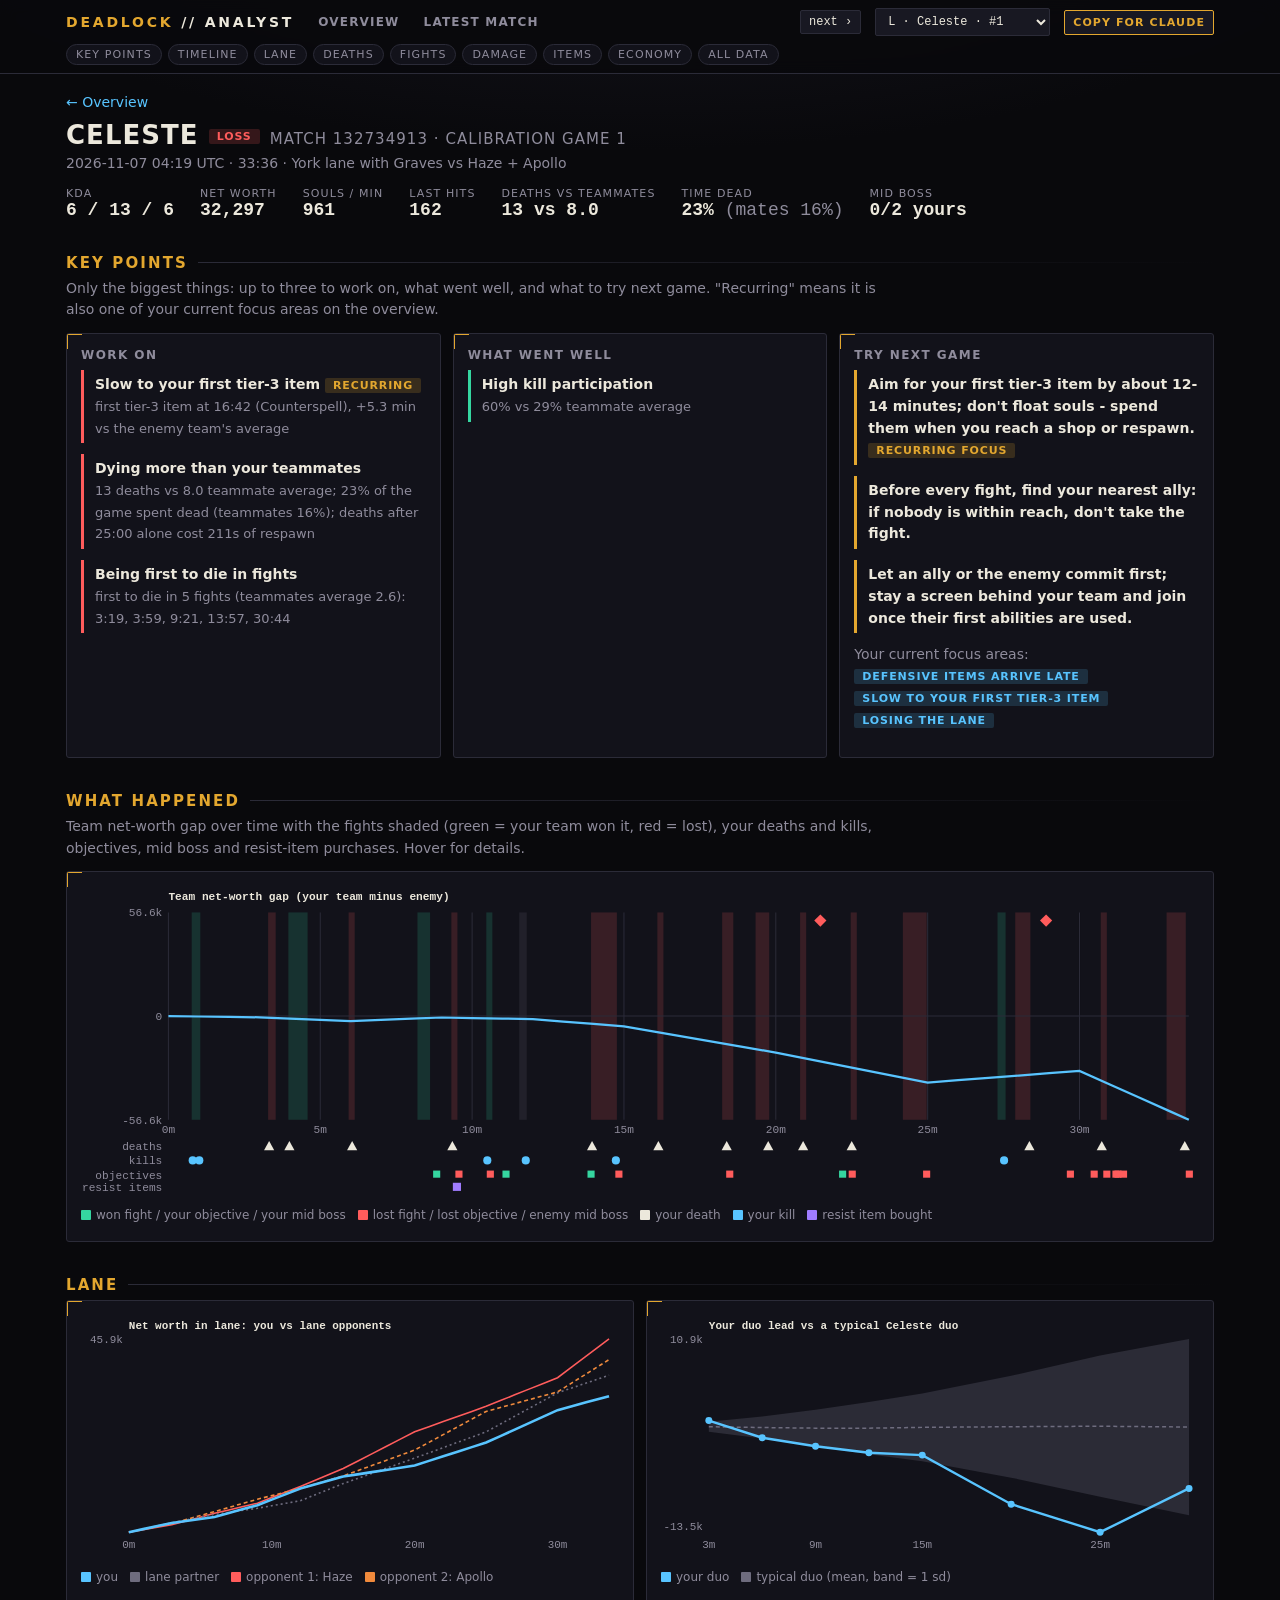
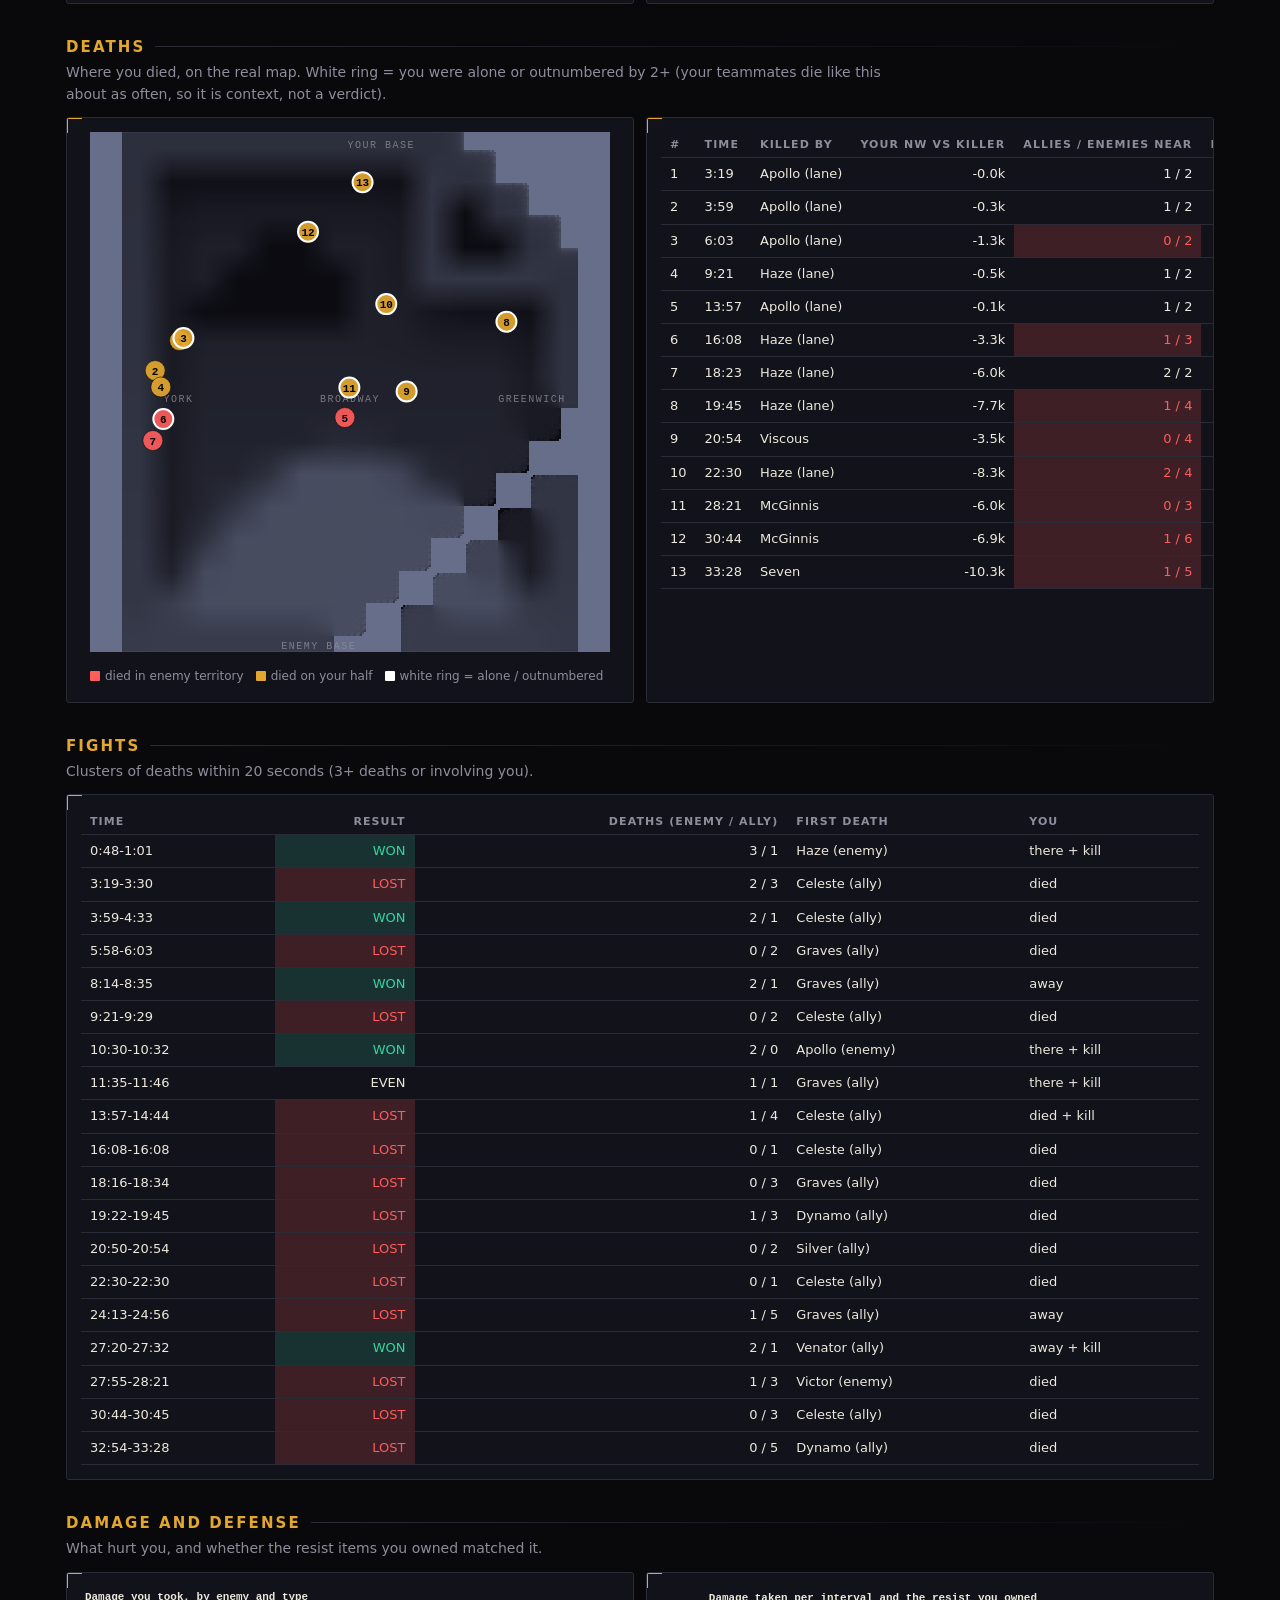
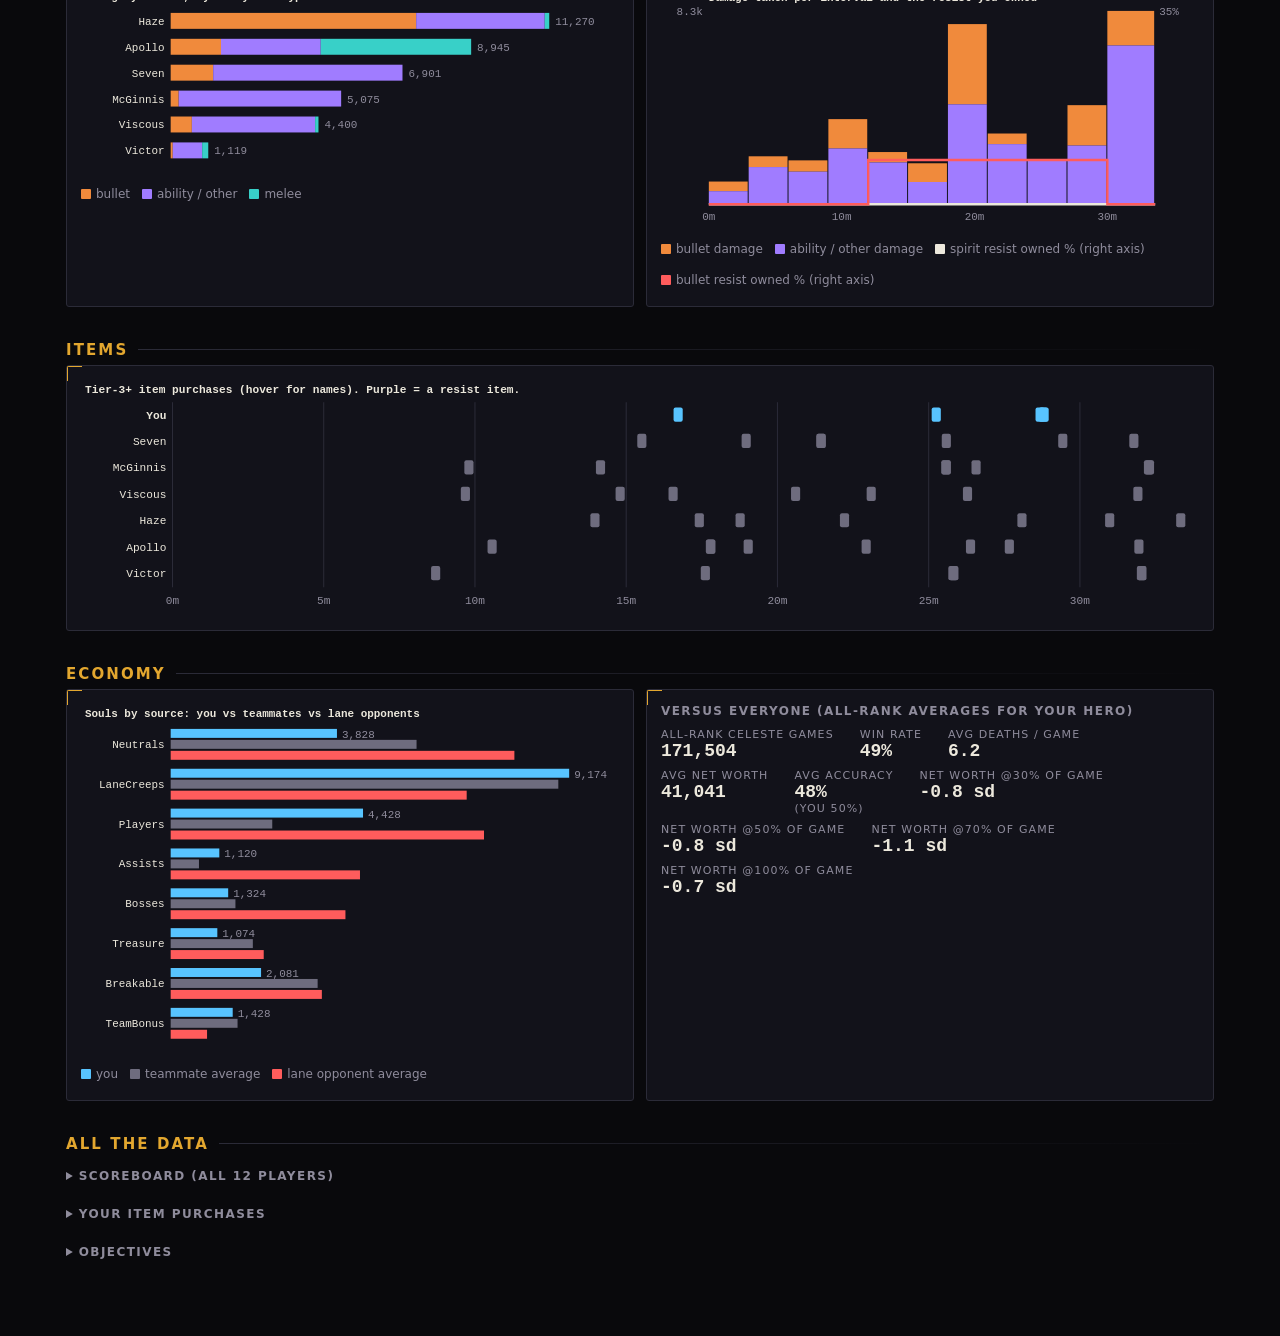
==== docs/matches/132734913.html @ 8693e00a "Fix season detection after calibration ends; add calibration games 5 and 8 and three post-calibratio" ====
<!doctype html><html lang="en"><head><meta charset="utf-8"><meta name="viewport" content="width=device-width,initial-scale=1">
<title>Match 132734913 - Celeste</title><link rel="stylesheet" href="../assets/lib.css"></head><body><header id="nav"></header><main>
<div id="head"></div>
<h2 id="s-points">Key points</h2><p class="sub">Only the biggest things: up to three to work on, what went well, and what to try next game. "Recurring" means it is also one of your current focus areas on the overview.</p>
<div id="points"></div>
<h2 id="s-timeline">What happened</h2><p class="sub">Team net-worth gap over time with the fights shaded (green = your team won it, red = lost), your deaths and kills, objectives, mid boss and resist-item purchases. Hover for details.</p>
<div class="card" id="c-timeline"></div>
<h2 id="s-lane">Lane</h2><div class="cols"><div class="card" id="c-lane1"></div><div class="card" id="c-lane2"></div></div>
<h2 id="s-deaths">Deaths</h2><p class="sub">Where you died, on the real map. White ring = you were alone or outnumbered by 2+ (your teammates die like this about as often, so it is context, not a verdict).</p>
<div class="cols"><div class="card"><div class="mapwrap" id="c-map"></div></div><div class="card"><div id="t-deaths"></div></div></div>
<h2 id="s-fights">Fights</h2><p class="sub">Clusters of deaths within 20 seconds (3+ deaths or involving you).</p><div class="card" id="t-fights"></div>
<h2 id="s-damage">Damage and defense</h2><p class="sub">What hurt you, and whether the resist items you owned matched it.</p>
<div class="cols"><div class="card" id="c-dmg1"></div><div class="card" id="c-dmg2"></div></div>
<h2 id="s-items">Items</h2><div class="card" id="c-items"></div>
<h2 id="s-economy">Economy</h2><div class="cols"><div class="card" id="c-souls"></div><div class="card"><h3>Versus everyone (all-rank averages for your hero)</h3><div id="bench"></div></div></div>
<h2 id="s-data">All the data</h2>
<details><summary>Scoreboard (all 12 players)</summary><div class="card" id="t-board"></div></details>
<details><summary>Your item purchases</summary><div class="card" id="t-items"></div></details>
<details><summary>Objectives</summary><div class="card" id="t-obj"></div></details>
</main><script src="../assets/lib.js"></script><script>window.ASSET_BASE="../";const M={"schema":5,"id":132734913,"calib":1,"start":1794025162,"hero":"Celeste","hero_id":81,"team":1,"win":false,"dur":2016,"lane":"York","kda":[6,13,6],"nw":32297,"lh":162,"denies":4,"level":31,"lane_opp":["Haze","Apollo"],"lane_mate":["Graves"],"board":[{"slot":10,"me":false,"ally":true,"hero":"Graves","lane":"York","k":5,"d":10,"a":2,"nw":37261,"lh":186,"dmg":28313,"taken":29372,"heal":6709,"lvl":32},{"slot":9,"me":false,"ally":true,"hero":"Silver","lane":"Greenwich","k":2,"d":7,"a":1,"nw":33325,"lh":175,"dmg":14139,"taken":31848,"heal":7063,"lvl":31},{"slot":11,"me":false,"ally":true,"hero":"Venator","lane":"Broadway","k":6,"d":8,"a":2,"nw":32829,"lh":188,"dmg":30019,"taken":32084,"heal":3866,"lvl":31},{"slot":7,"me":true,"ally":true,"hero":"Celeste","lane":"York","k":6,"d":13,"a":6,"nw":32297,"lh":162,"dmg":25989,"taken":37710,"heal":5543,"lvl":31},{"slot":12,"me":false,"ally":true,"hero":"Dynamo","lane":"Broadway","k":1,"d":10,"a":5,"nw":31555,"lh":154,"dmg":20272,"taken":39934,"heal":9277,"lvl":30},{"slot":8,"me":false,"ally":true,"hero":"Pocket","lane":"Greenwich","k":0,"d":5,"a":5,"nw":30448,"lh":99,"dmg":19963,"taken":18178,"heal":822,"lvl":30},{"slot":5,"me":false,"ally":false,"hero":"Haze","lane":"York","k":15,"d":6,"a":27,"nw":45886,"lh":187,"dmg":39296,"taken":33050,"heal":9726,"lvl":35},{"slot":2,"me":false,"ally":false,"hero":"Seven","lane":"Greenwich","k":4,"d":0,"a":18,"nw":42740,"lh":276,"dmg":29962,"taken":9448,"heal":5935,"lvl":34},{"slot":1,"me":false,"ally":false,"hero":"McGinnis","lane":"Broadway","k":5,"d":2,"a":22,"nw":42670,"lh":212,"dmg":26713,"taken":20842,"heal":19001,"lvl":34},{"slot":3,"me":false,"ally":false,"hero":"Viscous","lane":"Greenwich","k":5,"d":2,"a":22,"nw":41127,"lh":105,"dmg":25766,"taken":15218,"heal":7530,"lvl":33},{"slot":6,"me":false,"ally":false,"hero":"Apollo","lane":"York","k":18,"d":6,"a":22,"nw":40968,"lh":106,"dmg":42105,"taken":33230,"heal":16336,"lvl":33},{"slot":4,"me":false,"ally":false,"hero":"Victor","lane":"Broadway","k":6,"d":4,"a":20,"nw":40966,"lh":109,"dmg":25284,"taken":26907,"heal":35175,"lvl":33}],"nw_curve":[{"t":0,"me":0,"opp":[0,0],"mate":[0],"gap":0},{"t":60,"me":724.3333333333334,"opp":[582.3333333333334,677.0],"mate":[745.0],"gap":-222.00000000000045},{"t":120,"me":1448.6666666666667,"opp":[1164.6666666666667,1354.0],"mate":[1490.0],"gap":-444.0000000000009},{"t":180,"me":2173.0,"opp":[1747.0,2031.0],"mate":[2235.0],"gap":-666.0},{"t":240,"me":2655.6666666666665,"opp":[2659.0,2987.0],"mate":[2899.3333333333335],"gap":-1367.9999999999982},{"t":300,"me":3138.3333333333335,"opp":[3571.0,3943.0],"mate":[3563.666666666667],"gap":-2070.0},{"t":360,"me":3621.0,"opp":[4483.0,4899.0],"mate":[4228.0],"gap":-2772.0},{"t":420,"me":4553.666666666667,"opp":[5282.0,5876.0],"mate":[4713.0],"gap":-2104.333333333332},{"t":480,"me":5486.333333333333,"opp":[6081.0,6853.0],"mate":[5198.0],"gap":-1436.6666666666642},{"t":540,"me":6419.0,"opp":[6880.0,7830.0],"mate":[5683.0],"gap":-769.0},{"t":600,"me":7730.666666666667,"opp":[8211.666666666666,8681.333333333334],"mate":[6278.666666666667],"gap":-1067.3333333333285},{"t":660,"me":9042.333333333334,"opp":[9543.333333333334,9532.666666666666],"mate":[6874.333333333333],"gap":-1365.6666666666715},{"t":720,"me":10354.0,"opp":[10875.0,10384.0],"mate":[7470.0],"gap":-1664.0},{"t":780,"me":11303.0,"opp":[12286.0,11375.666666666666],"mate":[8826.0],"gap":-2980.6666666666642},{"t":840,"me":12252.0,"opp":[13697.0,12367.333333333334],"mate":[10182.0],"gap":-4297.3333333333285},{"t":900,"me":13201.0,"opp":[15108.0,13359.0],"mate":[11538.0],"gap":-5614.0},{"t":960,"me":13728.6,"opp":[16854.4,14586.6],"mate":[12746.4],"gap":-8482.199999999997},{"t":1020,"me":14256.2,"opp":[18600.8,15814.2],"mate":[13954.8],"gap":-11350.399999999994},{"t":1080,"me":14783.8,"opp":[20347.2,17041.8],"mate":[15163.2],"gap":-14218.600000000006},{"t":1140,"me":15311.4,"opp":[22093.6,18269.4],"mate":[16371.6],"gap":-17086.800000000003},{"t":1200,"me":15839.0,"opp":[23840.0,19497.0],"mate":[17580.0],"gap":-19955.0},{"t":1260,"me":16927.6,"opp":[25049.6,21331.6],"mate":[18828.8],"gap":-23223.199999999997},{"t":1320,"me":18016.2,"opp":[26259.2,23166.2],"mate":[20077.6],"gap":-26491.399999999994},{"t":1380,"me":19104.8,"opp":[27468.8,25000.8],"mate":[21326.4],"gap":-29759.600000000006},{"t":1440,"me":20193.4,"opp":[28678.4,26835.4],"mate":[22575.2],"gap":-33027.79999999999},{"t":1500,"me":21282.0,"opp":[29888.0,28670.0],"mate":[23824.0],"gap":-36296.0},{"t":1560,"me":22820.6,"opp":[31246.4,29597.8],"mate":[25675.4],"gap":-35024.20000000001},{"t":1620,"me":24359.2,"opp":[32604.8,30525.6],"mate":[27526.8],"gap":-33752.399999999994},{"t":1680,"me":25897.8,"opp":[33963.2,31453.4],"mate":[29378.2],"gap":-32480.600000000006},{"t":1740,"me":27436.4,"opp":[35321.6,32381.2],"mate":[31229.6],"gap":-31208.79999999999},{"t":1800,"me":28975.0,"opp":[36680.0,33309.0],"mate":[33081.0],"gap":-29937.0},{"t":1860,"me":29897.777777777777,"opp":[39237.22222222222,35436.5],"mate":[34242.11111111111],"gap":-37354.77777777778},{"t":1920,"me":30820.555555555555,"opp":[41794.444444444445,37564.0],"mate":[35403.22222222222],"gap":-44772.55555555556},{"t":1980,"me":31743.333333333332,"opp":[44351.666666666664,39691.5],"mate":[36564.333333333336],"gap":-52190.333333333314},{"t":2016,"me":32297.0,"opp":[45886.0,40968.0],"mate":[37261.0],"gap":-56641.0}],"deaths":[{"t":199,"respawn":8,"ttk":15.8,"killer":"Apollo","killer_lane":true,"nw_me":2326,"nw_killer":2334,"allies":1,"enemies":2,"early":true,"caught":false,"hp":[20,33,34,22],"x":-7048,"y":2127,"side":"own"},{"t":239,"respawn":8,"ttk":14.4,"killer":"Apollo","killer_lane":true,"nw_me":2648,"nw_killer":2971,"allies":1,"enemies":2,"early":true,"caught":false,"hp":[100,90,64,3],"x":-8057,"y":884,"side":"own"},{"t":363,"respawn":10,"ttk":12.4,"killer":"Apollo","killer_lane":true,"nw_me":3668,"nw_killer":4948,"allies":0,"enemies":2,"early":true,"caught":true,"hp":[72,61,62,40],"x":-6888,"y":2234,"side":"own"},{"t":561,"respawn":17,"ttk":3.3,"killer":"Haze","killer_lane":true,"nw_me":6878,"nw_killer":7346,"allies":1,"enemies":2,"early":true,"caught":false,"hp":[93,76,78,64],"x":-7823,"y":205,"side":"own"},{"t":837,"respawn":26,"ttk":34.4,"killer":"Apollo","killer_lane":true,"nw_me":12205,"nw_killer":12318,"allies":1,"enemies":2,"early":false,"caught":false,"hp":[79,66,67,17],"x":-211,"y":-1056,"side":"enemy"},{"t":968,"respawn":30,"ttk":4.5,"killer":"Haze","killer_lane":true,"nw_me":13799,"nw_killer":17087,"allies":1,"enemies":3,"early":false,"caught":true,"hp":[100,100,100,77],"x":-7720,"y":-1118,"side":"enemy"},{"t":1103,"respawn":35,"ttk":16.1,"killer":"Haze","killer_lane":true,"nw_me":14986,"nw_killer":21017,"allies":2,"enemies":2,"early":false,"caught":false,"hp":[100,57,56,38],"x":-8153,"y":-2006,"side":"enemy"},{"t":1185,"respawn":38,"ttk":14.7,"killer":"Haze","killer_lane":true,"nw_me":15707,"nw_killer":23403,"allies":1,"enemies":4,"early":false,"caught":true,"hp":[61,63,41,30],"x":6470,"y":2908,"side":"own"},{"t":1254,"respawn":41,"ttk":5.5,"killer":"Viscous","killer_lane":false,"nw_me":16819,"nw_killer":20321,"allies":0,"enemies":4,"early":false,"caught":true,"hp":[100,100,99,60],"x":2342,"y":24,"side":"own"},{"t":1350,"respawn":46,"ttk":16.9,"killer":"Haze","killer_lane":true,"nw_me":18560,"nw_killer":26864,"allies":2,"enemies":4,"early":false,"caught":true,"hp":[80,64,52,51],"x":1501,"y":3634,"side":"own"},{"t":1701,"respawn":65,"ttk":7.6,"killer":"McGinnis","killer_lane":false,"nw_me":26436,"nw_killer":32390,"allies":0,"enemies":3,"early":false,"caught":true,"hp":[85,87,62,35],"x":-26,"y":181,"side":"own"},{"t":1844,"respawn":71,"ttk":10.3,"killer":"McGinnis","killer_lane":false,"nw_me":29652,"nw_killer":36515,"allies":1,"enemies":6,"early":false,"caught":true,"hp":[95,100,88,33],"x":-1736,"y":6631,"side":"own"},{"t":2008,"respawn":75,"ttk":7.2,"killer":"Seven","killer_lane":false,"nw_me":32174,"nw_killer":42512,"allies":1,"enemies":5,"early":false,"caught":true,"hp":[100,100,91,49],"x":520,"y":8676,"side":"own"}],"fights":[{"t0":48,"t1":61,"res":"won","theirs":3,"ours":1,"pres":"there","kill":true,"first":"Haze","first_me":false,"first_us":false},{"t0":199,"t1":210,"res":"lost","theirs":2,"ours":3,"pres":"died","kill":false,"first":"Celeste","first_me":true,"first_us":true},{"t0":239,"t1":273,"res":"won","theirs":2,"ours":1,"pres":"died","kill":false,"first":"Celeste","first_me":true,"first_us":true},{"t0":358,"t1":363,"res":"lost","theirs":0,"ours":2,"pres":"died","kill":false,"first":"Graves","first_me":false,"first_us":true},{"t0":494,"t1":515,"res":"won","theirs":2,"ours":1,"pres":"away","kill":false,"first":"Graves","first_me":false,"first_us":true},{"t0":561,"t1":569,"res":"lost","theirs":0,"ours":2,"pres":"died","kill":false,"first":"Celeste","first_me":true,"first_us":true},{"t0":630,"t1":632,"res":"won","theirs":2,"ours":0,"pres":"there","kill":true,"first":"Apollo","first_me":false,"first_us":false},{"t0":695,"t1":706,"res":"even","theirs":1,"ours":1,"pres":"there","kill":true,"first":"Graves","first_me":false,"first_us":true},{"t0":837,"t1":884,"res":"lost","theirs":1,"ours":4,"pres":"died","kill":true,"first":"Celeste","first_me":true,"first_us":true},{"t0":968,"t1":968,"res":"lost","theirs":0,"ours":1,"pres":"died","kill":false,"first":"Celeste","first_me":true,"first_us":true},{"t0":1096,"t1":1114,"res":"lost","theirs":0,"ours":3,"pres":"died","kill":false,"first":"Graves","first_me":false,"first_us":true},{"t0":1162,"t1":1185,"res":"lost","theirs":1,"ours":3,"pres":"died","kill":false,"first":"Dynamo","first_me":false,"first_us":true},{"t0":1250,"t1":1254,"res":"lost","theirs":0,"ours":2,"pres":"died","kill":false,"first":"Silver","first_me":false,"first_us":true},{"t0":1350,"t1":1350,"res":"lost","theirs":0,"ours":1,"pres":"died","kill":false,"first":"Celeste","first_me":true,"first_us":true},{"t0":1453,"t1":1496,"res":"lost","theirs":1,"ours":5,"pres":"away","kill":false,"first":"Graves","first_me":false,"first_us":true},{"t0":1640,"t1":1652,"res":"won","theirs":2,"ours":1,"pres":"away","kill":true,"first":"Venator","first_me":false,"first_us":true},{"t0":1675,"t1":1701,"res":"lost","theirs":1,"ours":3,"pres":"died","kill":false,"first":"Victor","first_me":false,"first_us":false},{"t0":1844,"t1":1845,"res":"lost","theirs":0,"ours":3,"pres":"died","kill":false,"first":"Celeste","first_me":true,"first_us":true},{"t0":1974,"t1":2008,"res":"lost","theirs":0,"ours":5,"pres":"died","kill":false,"first":"Dynamo","first_me":false,"first_us":true}],"kills":[48,61,630,706,884,1651],"midboss":[{"t":1288,"mine":false},{"t":1734,"mine":false}],"objectives":[{"t":529,"name":"Tier1_Lane4","mine":true},{"t":573,"name":"Tier1_Lane1","mine":false},{"t":635,"name":"Tier1_Lane4","mine":false},{"t":666,"name":"Tier1_Lane1","mine":true},{"t":834,"name":"Tier1_Lane3","mine":true},{"t":889,"name":"Tier1_Lane3","mine":false},{"t":1108,"name":"Tier2_Lane4","mine":false},{"t":1331,"name":"Tier2_Lane1","mine":true},{"t":1350,"name":"Tier2_Lane3","mine":false},{"t":1497,"name":"Tier2_Lane1","mine":false},{"t":1781,"name":"BarrackBoss_Lane3","mine":false},{"t":1828,"name":"BarrackBoss_Lane1","mine":false},{"t":1853,"name":"TitanShieldGenerator_2","mine":false},{"t":1871,"name":"BarrackBoss_Lane4","mine":false},{"t":1875,"name":"TitanShieldGenerator_1","mine":false},{"t":1886,"name":"Titan","mine":false},{"t":2016,"name":"Core","mine":false}],"dmg":[{"hero":"Haze","bullet":7308,"ability":3827,"melee":135},{"hero":"Apollo","bullet":1498,"ability":2970,"melee":4477},{"hero":"Seven","bullet":1265,"ability":5636,"melee":0},{"hero":"McGinnis","bullet":238,"ability":4837,"melee":0},{"hero":"Viscous","bullet":631,"ability":3669,"melee":100},{"hero":"Victor","bullet":62,"ability":875,"melee":182}],"dmg_intervals":[{"t":180,"total":970,"bullet":412,"other":558,"res_b":0.0,"res_s":0.0},{"t":360,"total":2052,"bullet":461,"other":1591,"res_b":0.0,"res_s":0.0},{"t":540,"total":1878,"bullet":484,"other":1394,"res_b":0.0,"res_s":0.0},{"t":720,"total":3645,"bullet":1258,"other":2387,"res_b":8.0,"res_s":0.0},{"t":900,"total":2234,"bullet":444,"other":1790,"res_b":8.0,"res_s":0.0},{"t":1080,"total":1753,"bullet":802,"other":951,"res_b":8.0,"res_s":0.0},{"t":1260,"total":7716,"bullet":3438,"other":4278,"res_b":8.0,"res_s":0.0},{"t":1440,"total":3028,"bullet":454,"other":2574,"res_b":8.0,"res_s":0.0},{"t":1620,"total":1910,"bullet":38,"other":1872,"res_b":8.0,"res_s":0.0},{"t":1800,"total":4243,"bullet":1730,"other":2513,"res_b":0.0,"res_s":0.0},{"t":2016,"total":8281,"bullet":1481,"other":6800,"res_b":0.0,"res_s":0.0}],"items":[{"t":10,"name":"Light Eater","tier":0,"slot":"ability","sold":null,"tags":[]},{"t":51,"name":"Light Eater","tier":0,"slot":"ability","sold":null,"tags":[]},{"t":63,"name":"Dazzling Trick","tier":0,"slot":"ability","sold":null,"tags":[]},{"t":87,"name":"Grit","tier":1,"slot":"vitality","sold":729,"tags":[]},{"t":137,"name":"Radiant Daggers","tier":0,"slot":"ability","sold":null,"tags":[]},{"t":159,"name":"High-Velocity Rounds","tier":1,"slot":"weapon","sold":650,"tags":[]},{"t":187,"name":"Radiant Daggers","tier":0,"slot":"ability","sold":null,"tags":[]},{"t":247,"name":"Mystic Expansion","tier":1,"slot":"spirit","sold":1720,"tags":[]},{"t":334,"name":"Radiant Daggers","tier":0,"slot":"ability","sold":null,"tags":[]},{"t":393,"name":"Shining Wonder","tier":0,"slot":"ability","sold":null,"tags":[]},{"t":482,"name":"Improved Spirit","tier":2,"slot":"spirit","sold":null,"tags":[]},{"t":485,"name":"Extra Regen","tier":1,"slot":"vitality","sold":1123,"tags":[]},{"t":570,"name":"Suppressor","tier":2,"slot":"spirit","sold":1726,"tags":["bullet_resist=8"]},{"t":617,"name":"Light Eater","tier":0,"slot":"ability","sold":null,"tags":[]},{"t":649,"name":"Mystic Burst","tier":1,"slot":"spirit","sold":1223,"tags":[]},{"t":650,"name":"Opening Rounds","tier":2,"slot":"weapon","sold":null,"tags":[]},{"t":680,"name":"Light Eater","tier":0,"slot":"ability","sold":null,"tags":[]},{"t":729,"name":"Weapon Shielding","tier":2,"slot":"vitality","sold":null,"tags":[]},{"t":807,"name":"Dazzling Trick","tier":0,"slot":"ability","sold":null,"tags":[]},{"t":850,"name":"Restorative Locket","tier":2,"slot":"vitality","sold":null,"tags":[]},{"t":926,"name":"Dazzling Trick","tier":0,"slot":"ability","sold":null,"tags":[]},{"t":1002,"name":"Counterspell","tier":3,"slot":"vitality","sold":null,"tags":[]},{"t":1123,"name":"Spirit Lifesteal","tier":2,"slot":"vitality","sold":1728,"tags":[]},{"t":1223,"name":"Rebuttal","tier":1,"slot":"vitality","sold":null,"tags":[]},{"t":1336,"name":"Radiant Daggers","tier":0,"slot":"ability","sold":null,"tags":[]},{"t":1514,"name":"Tankbuster","tier":3,"slot":"spirit","sold":null,"tags":[]},{"t":1608,"name":"Dazzling Trick","tier":0,"slot":"ability","sold":null,"tags":[]},{"t":1660,"name":"Shining Wonder","tier":0,"slot":"ability","sold":null,"tags":[]},{"t":1720,"name":"Blood Tribute","tier":3,"slot":"weapon","sold":null,"tags":[]},{"t":1726,"name":"Superior Cooldown","tier":3,"slot":"spirit","sold":null,"tags":[]},{"t":1728,"name":"Spiritual Overflow","tier":4,"slot":"weapon","sold":null,"tags":[]},{"t":1998,"name":"Shining Wonder","tier":0,"slot":"ability","sold":null,"tags":[]}],"enemy_t3":{"Seven":[{"t":930,"name":"Ballistic Enchantment"},{"t":1137,"name":"Toxic Bullets"},{"t":1285,"name":"Superior Duration"},{"t":1286,"name":"Superior Cooldown"},{"t":1534,"name":"Escalating Exposure"},{"t":1765,"name":"Spirit Burn"},{"t":1906,"name":"Infuser"}],"McGinnis":[{"t":587,"name":"Radiant Regeneration"},{"t":848,"name":"Heroic Aura"},{"t":1533,"name":"Escalating Exposure"},{"t":1534,"name":"Stamina Mastery"},{"t":1593,"name":"Rapid Recharge"},{"t":1935,"name":"Greater Expansion"},{"t":1937,"name":"Transcendent Cooldown"}],"Viscous":[{"t":580,"name":"Express Shot"},{"t":887,"name":"Rescue Beam"},{"t":992,"name":"Tankbuster"},{"t":1235,"name":"Spirit Snatch"},{"t":1385,"name":"Boundless Spirit"},{"t":1576,"name":"Divine Barrier"},{"t":1914,"name":"Mystic Reverb"}],"Haze":[{"t":837,"name":"Surge of Power"},{"t":1044,"name":"Tesla Bullets"},{"t":1125,"name":"Burst Fire"},{"t":1332,"name":"Ricochet"},{"t":1684,"name":"Lucky Shot"},{"t":1858,"name":"Vampiric Burst"},{"t":1999,"name":"Siphon Bullets"}],"Apollo":[{"t":633,"name":"Lifestrike"},{"t":1066,"name":"Point Blank"},{"t":1067,"name":"Spirit Snatch"},{"t":1141,"name":"Hunter's Aura"},{"t":1375,"name":"Counterspell"},{"t":1582,"name":"Crushing Fists"},{"t":1659,"name":"Superior Duration"},{"t":1916,"name":"Spirit Resilience"}],"Victor":[{"t":521,"name":"Radiant Regeneration"},{"t":1056,"name":"Rapid Recharge"},{"t":1547,"name":"Escalating Exposure"},{"t":1549,"name":"Infuser"},{"t":1921,"name":"Greater Expansion"},{"t":1922,"name":"Transcendent Cooldown"}]},"souls":{"Players":4428,"LaneCreeps":9174,"Neutrals":3828,"Bosses":1324,"Treasure":1074,"Denies":168,"TeamBonus":1428,"Breakable":2081,"AbilityAssassinate":0,"ItemTrophyCollector":0,"ItemCultistSacrifice":0,"ItemGooseEgg":0,"Assists":1120},"souls_team_avg":{"Players":2338.6,"LaneCreeps":8924.0,"Neutrals":5660.4,"Bosses":1491.2,"Treasure":1891.6,"Denies":152.4,"TeamBonus":1539.8,"Breakable":3383.4,"AbilityAssassinate":0.0,"ItemTrophyCollector":217.4,"ItemCultistSacrifice":339.0,"ItemGooseEgg":0.0,"Assists":651.6},"souls_lane_opp_avg":{"Players":7213.0,"LaneCreeps":6814.5,"Neutrals":7912.5,"Bosses":4023.5,"Treasure":2142.0,"Denies":231.5,"TeamBonus":837.5,"Breakable":3480.5,"AbilityAssassinate":0.0,"ItemTrophyCollector":0.0,"ItemCultistSacrifice":0.0,"ItemGooseEgg":0.0,"Assists":4358.0},"bench":{"hero_games":171504,"hero_winrate":0.4863909879652953,"hero_acc":0.48361227729789075,"hero_deaths":6.21605326989458,"hero_nw":41041.02383034798},"nw_z":{"30":{"me":7835.5999999999985,"avg":10083.789661375162,"z":-0.7507258308127595},"50":{"me":14150.68,"avg":19031.513363072914,"z":-0.8287875975954462},"70":{"me":19670.872000000003,"avg":29413.481312217933,"z":-1.1378820602153508},"100":{"me":32297.0,"avg":41037.78813386656,"z":-0.7246945261695535}},"lane_curve":[{"t":180,"mine":630.0,"mean":-147.9,"sd":643.7,"z":1.208482212210657},{"t":360,"mine":-1533.0,"mean":-249.3,"sd":1380.9,"z":-0.9296111231805344},{"t":540,"mine":-2608.0,"mean":-325.1,"sd":2315.4,"z":-0.9859635484149607},{"t":720,"mine":-3435.0,"mean":-326.0,"sd":3303.7,"z":-0.9410660774283379},{"t":900,"mine":-3728.0,"mean":-227.6,"sd":4278.7,"z":-0.8180989552901583},{"t":1200,"mine":-9918.0,"mean":-144.8,"sd":6423.5,"z":-1.5214758309332919},{"t":1500,"mine":-13452.0,"mean":-83.7,"sd":8909.1,"z":-1.50052193824292},{"t":1800,"mine":-7933.0,"mean":-182.8,"sd":11116.1,"z":-0.6972049549752161}],"kpi":{"deaths":13,"deaths_rel":5.0,"mate_deaths":8.0,"dead_pct":0.23313492063492064,"mate_dead_pct":0.16081349206349205,"early_deaths":4,"caught":8,"caught_pct":0.6153846153846154,"peer_caught_pct":0.65,"first_die":5,"mate_first_die":2.6,"fights":19,"fights_in":17,"ability_share":0.5784672500662954,"bullet_share":0.2917528507027314,"res_b_20":8.0,"res_s_20":0.0,"top_dealer":"Haze","top_dealer_share":0.2988597189074516,"top_dealer_bullet":0.6484472049689441,"first_t3":1002,"first_t3_delta":320.66666666666663,"kp":0.6,"mate_kp":0.29,"nw_z_end":-0.7246945261695535,"nw_z_50":-0.8287875975954462,"lane_z9":-0.9859635484149607,"lane_z15":-0.8180989552901583,"acc":0.496551724137931,"acc_delta":0.01293944684004028,"midboss_mine":0,"midboss_total":2,"spm":961.2202380952381,"win":false,"fights_lost_away":1}},P={"problems":[{"id":"t3","title":"Slow to your first tier-3 item","evidence":"first tier-3 item at 16:42 (Counterspell), +5.3 min vs the enemy team's average","recurring":true,"advice":["Aim for your first tier-3 item by about 12-14 minutes; don't float souls - spend them when you reach a shop or respawn.","Compare your first tier-3 time with the enemy list on the match page after every game."]},{"id":"deaths","title":"Dying more than your teammates","evidence":"13 deaths vs 8.0 teammate average; 23% of the game spent dead (teammates 16%); deaths after 25:00 alone cost 211s of respawn","recurring":false,"advice":["Before every fight, find your nearest ally: if nobody is within reach, don't take the fight.","When your team is behind, switch to safe farming and holding space; each late death costs 60-90 seconds of respawn.","After the game, look at which deaths came at full HP with no ally near - those are the avoidable ones."]},{"id":"first","title":"Being first to die in fights","evidence":"first to die in 5 fights (teammates average 2.6): 3:19, 3:59, 9:21, 13:57, 30:44","recurring":false,"advice":["Let an ally or the enemy commit first; stay a screen behind your team and join once their first abilities are used.","If you're being targeted early in a fight, fall back toward allies rather than forward."]}],"positives":[{"title":"High kill participation","evidence":"60% vs 29% teammate average"}],"next":[{"habit":"t3","text":"Aim for your first tier-3 item by about 12-14 minutes; don't float souls - spend them when you reach a shop or respawn.","recurring":true},{"habit":"deaths","text":"Before every fight, find your nearest ally: if nobody is within reach, don't take the fight.","recurring":false},{"habit":"first","text":"Let an ally or the enemy commit first; stay a screen behind your team and join once their first abilities are used.","recurring":false}],"all":[{"id":"deaths","title":"Dying more than your teammates","value":5.0,"flag":true,"sev":2.5,"evidence":"13 deaths vs 8.0 teammate average; 23% of the game spent dead (teammates 16%); deaths after 25:00 alone cost 211s of respawn"},{"id":"early","title":"Dying in the lane phase","value":4,"flag":true,"sev":1.3333333333333333,"evidence":"4 deaths before 10:00 (3:19, 3:59, 6:03, 9:21); Apollo killed you 3x"},{"id":"first","title":"Being first to die in fights","value":2.4,"flag":true,"sev":1.5999999999999999,"evidence":"first to die in 5 fights (teammates average 2.6): 3:19, 3:59, 9:21, 13:57, 30:44"},{"id":"resist","title":"Defensive items arrive late","value":2.334022805621851,"flag":true,"sev":1.066597719437815,"evidence":"58% of damage taken was ability/other, 29% bullet; at 20:00 you owned 0% spirit and 8% bullet resist (damage-weighted 2.3%); first resist item Suppressor at 9:30; top damage dealer Haze was 65% bullet and you owned 8% bullet resist"},{"id":"t3","title":"Slow to your first tier-3 item","value":320.66666666666663,"flag":true,"sev":2.1377777777777776,"evidence":"first tier-3 item at 16:42 (Counterspell), +5.3 min vs the enemy team's average"},{"id":"lane","title":"Losing the lane","value":-0.9859635484149607,"flag":false,"sev":0.0,"evidence":null},{"id":"souls","title":"Low souls overall","value":-0.7246945261695535,"flag":false,"sev":0.0,"evidence":null}]},F=[{"id":"resist","title":"Defensive items arrive late"},{"id":"t3","title":"Slow to your first tier-3 item"},{"id":"lane","title":"Losing the lane"}];renderNav({page:'match',current:132734913,games:[{"id":132734913,"label":"#1","win":false,"hero":"Celeste"},{"id":133285418,"label":"#2","win":false,"hero":"Celeste"},{"id":133338098,"label":"#3","win":false,"hero":"Celeste"},{"id":133808767,"label":"#4","win":false,"hero":"Wraith"},{"id":133897312,"label":"#5","win":false,"hero":"Celeste"},{"id":133922932,"label":"#6","win":true,"hero":"Celeste"},{"id":133950231,"label":"#7","win":false,"hero":"Celeste"},{"id":133974993,"label":"#8","win":true,"hero":"Celeste"},{"id":134073565,"label":"11-09","win":true,"hero":"Celeste"},{"id":134092208,"label":"11-09","win":false,"hero":"Celeste"},{"id":134114733,"label":"11-09","win":true,"hero":"Celeste"}],chips:[["s-points","Key points"],["s-timeline","Timeline"],["s-lane","Lane"],["s-deaths","Deaths"],["s-fights","Fights"],["s-damage","Damage"],["s-items","Items"],["s-economy","Economy"],["s-data","All data"]],brief:"# Deadlock coaching request: match 132734913\n\nYou are my Deadlock coach. Use ONLY the data below.\n1. Tell me what actually decided this game, in order of importance.\n2. Give me 2-3 specific teaching points (what to do differently, in which situation), tied to moments in the data.\n3. Say which of my recurring focus areas showed up, and what to try next game.\nSkip tiny mistakes. Be concrete, not generic.\n\n## Result\nCeleste - LOSS - 33:36 - York lane with Graves vs Haze + Apollo. KDA 6/13/6, net worth 32,297, 961 souls/min.\n\nMy current recurring focus areas: Defensive items arrive late, Slow to your first tier-3 item, Losing the lane\n\n## Key points the tool found\n- PROBLEM (recurring): Slow to your first tier-3 item - first tier-3 item at 16:42 (Counterspell), +5.3 min vs the enemy team's average\n- PROBLEM: Dying more than your teammates - 13 deaths vs 8.0 teammate average; 23% of the game spent dead (teammates 16%); deaths after 25:00 alone cost 211s of respawn\n- PROBLEM: Being first to die in fights - first to die in 5 fights (teammates average 2.6): 3:19, 3:59, 9:21, 13:57, 30:44\n- GOOD: High kill participation - 60% vs 29% teammate average\n\n## Deaths\n| time | killed by | allies/enemies near | HP% 20/10/5/2s before | map half | respawn |\n|---|---|---|---|---|---|\n| 3:19 | Apollo (lane opp) | 1/2 | 20/33/34/22 | own | 8s |\n| 3:59 | Apollo (lane opp) | 1/2 | 100/90/64/3 | own | 8s |\n| 6:03 | Apollo (lane opp) | 0/2 | 72/61/62/40 | own | 10s |\n| 9:21 | Haze (lane opp) | 1/2 | 93/76/78/64 | own | 17s |\n| 13:57 | Apollo (lane opp) | 1/2 | 79/66/67/17 | enemy | 26s |\n| 16:08 | Haze (lane opp) | 1/3 | 100/100/100/77 | enemy | 30s |\n| 18:23 | Haze (lane opp) | 2/2 | 100/57/56/38 | enemy | 35s |\n| 19:45 | Haze (lane opp) | 1/4 | 61/63/41/30 | own | 38s |\n| 20:54 | Viscous | 0/4 | 100/100/99/60 | own | 41s |\n| 22:30 | Haze (lane opp) | 2/4 | 80/64/52/51 | own | 46s |\n| 28:21 | McGinnis | 0/3 | 85/87/62/35 | own | 65s |\n| 30:44 | McGinnis | 1/6 | 95/100/88/33 | own | 71s |\n| 33:28 | Seven | 1/5 | 100/100/91/49 | own | 75s |\n\n## Fights (19; deaths cluster within 20s)\n- 0:48: WON (3 enemy/1 ally deaths), first death Haze (enemy), me: there + kill\n- 3:19: LOST (2 enemy/3 ally deaths), first death Celeste (ally), me: died\n- 3:59: WON (2 enemy/1 ally deaths), first death Celeste (ally), me: died\n- 5:58: LOST (0 enemy/2 ally deaths), first death Graves (ally), me: died\n- 8:14: WON (2 enemy/1 ally deaths), first death Graves (ally), me: away\n- 9:21: LOST (0 enemy/2 ally deaths), first death Celeste (ally), me: died\n- 10:30: WON (2 enemy/0 ally deaths), first death Apollo (enemy), me: there + kill\n- 11:35: EVEN (1 enemy/1 ally deaths), first death Graves (ally), me: there + kill\n- 13:57: LOST (1 enemy/4 ally deaths), first death Celeste (ally), me: died + kill\n- 16:08: LOST (0 enemy/1 ally deaths), first death Celeste (ally), me: died\n- 18:16: LOST (0 enemy/3 ally deaths), first death Graves (ally), me: died\n- 19:22: LOST (1 enemy/3 ally deaths), first death Dynamo (ally), me: died\n- 20:50: LOST (0 enemy/2 ally deaths), first death Silver (ally), me: died\n- 22:30: LOST (0 enemy/1 ally deaths), first death Celeste (ally), me: died\n- 24:13: LOST (1 enemy/5 ally deaths), first death Graves (ally), me: away\n- 27:20: WON (2 enemy/1 ally deaths), first death Venator (ally), me: away + kill\n- 27:55: LOST (1 enemy/3 ally deaths), first death Victor (enemy), me: died\n- 30:44: LOST (0 enemy/3 ally deaths), first death Celeste (ally), me: died\n- 32:54: LOST (0 enemy/5 ally deaths), first death Dynamo (ally), me: died\n\n## Lane vs a typical duo (all ranks)\n- 3:00: +778 souls vs typical (+1.2 sd)\n- 6:00: -1,284 souls vs typical (-0.9 sd)\n- 9:00: -2,283 souls vs typical (-1.0 sd)\n- 12:00: -3,109 souls vs typical (-0.9 sd)\n- 15:00: -3,500 souls vs typical (-0.8 sd)\n- 20:00: -9,773 souls vs typical (-1.5 sd)\n- 25:00: -13,368 souls vs typical (-1.5 sd)\n- 30:00: -7,750 souls vs typical (-0.7 sd)\n\n## Damage I took\n29% bullet, 58% ability/other. Top dealer Haze (65% bullet). Resist I owned at 20:00: 0% spirit, 8% bullet.\n- Haze: 11,270 (65% bullet)\n- Apollo: 8,945 (17% bullet)\n- Seven: 6,901 (18% bullet)\n- McGinnis: 5,075 (5% bullet)\n\n## Items (tier 3+ I kept, with resist items marked)\n- 16:42 Counterspell; 25:14 Tankbuster; 28:40 Blood Tribute; 28:46 Superior Cooldown; 28:48 Spiritual Overflow\n- Enemy first tier-3 items: Seven 15:30; McGinnis 9:47; Viscous 9:40; Haze 13:57; Apollo 10:33; Victor 8:41\n\n## Economy\n- Souls by source (me vs teammate avg): Neutrals 3,828 vs 5,660, LaneCreeps 9,174 vs 8,924, Players 4,428 vs 2,339, Assists 1,120 vs 652, Bosses 1,324 vs 1,491\n- Mid boss: 21:28 claimed by the enemy, 28:54 claimed by the enemy\n"});renderMatch(M,P,F);</script></body></html>
---- docs/assets/lib.css ----
/* Deadlock analyst - dark "HUD" theme. Single theme on purpose; accent gold for chrome, cyan for "you" in charts. */
:root{
  --bg:#09090c;--panel:#12121a;--panel2:#181822;--line:#2b2b38;--ink:#ece8dc;--mute:#8f8c9c;
  --brand:#e3a72f;--accent:#58c4ff;--win:#35d6a0;--loss:#ff5c5c;--even:#6e6c7e;--warn:#e3a72f;
  --bullet:#f08a3c;--ability:#a07cff;--melee:#38d0c8;
  --soft-win:rgba(53,214,160,.16);--soft-loss:rgba(255,92,92,.18);--soft-warn:rgba(227,167,47,.18);--soft-info:rgba(88,196,255,.16);
  --display:Bahnschrift,"DIN Alternate","Arial Narrow","Segoe UI Semibold",system-ui,sans-serif;
  --mono:ui-monospace,"Cascadia Mono",Consolas,"SF Mono",monospace;
  color-scheme:dark}
*{box-sizing:border-box}
html{scroll-behavior:smooth;scroll-padding-top:104px}
body{margin:0;background:var(--bg);background-image:radial-gradient(1200px 500px at 50% -200px,#1b1a26 0,transparent 70%);color:var(--ink);
  font:14px/1.55 "Segoe UI",system-ui,-apple-system,sans-serif;font-variant-numeric:tabular-nums}
main{max-width:1180px;margin:0 auto;padding:18px 16px 60px}
a{color:var(--accent);text-decoration:none}a:hover{text-decoration:underline}
h1{font:700 26px/1.2 var(--display);letter-spacing:.04em;text-transform:uppercase;margin:6px 0 2px}
h2{font:700 15px/1.2 var(--display);letter-spacing:.14em;text-transform:uppercase;margin:34px 0 6px;color:var(--brand);display:flex;align-items:center;gap:10px}
h2::after{content:"";flex:1;height:1px;background:linear-gradient(90deg,var(--line),transparent)}
h3{font:700 12px/1.2 var(--display);letter-spacing:.12em;text-transform:uppercase;color:var(--mute);margin:0 0 8px}
.sub{color:var(--mute);margin:0 0 12px;max-width:92ch}code{font-family:var(--mono);font-size:12px;background:var(--panel2);padding:1px 5px;border-radius:2px}

/* top bar */
#nav{position:sticky;top:0;z-index:20;background:rgba(9,9,12,.92);backdrop-filter:blur(8px);border-bottom:1px solid var(--line)}
#nav .row{max-width:1180px;margin:0 auto;padding:8px 16px;display:flex;align-items:center;gap:14px;flex-wrap:wrap}
#nav .brand{font:700 14px var(--display);letter-spacing:.2em;color:var(--brand);text-transform:uppercase;white-space:nowrap}
#nav .brand b{color:var(--ink)}
#nav .links{display:flex;gap:4px;flex-wrap:wrap}
#nav a.nl{color:var(--mute);font:600 12px var(--display);letter-spacing:.1em;text-transform:uppercase;padding:5px 9px;border:1px solid transparent;border-radius:2px}
#nav a.nl:hover{color:var(--ink);border-color:var(--line);text-decoration:none}#nav a.nl.on{color:var(--bg);background:var(--brand)}
#nav .sp{flex:1}
#nav select,#nav button{background:var(--panel2);color:var(--ink);border:1px solid var(--line);border-radius:2px;padding:5px 8px;font:12px var(--mono);cursor:pointer}
#nav button.cp{border-color:var(--brand);color:var(--brand);font:700 11px var(--display);letter-spacing:.1em;text-transform:uppercase}
#nav button.cp:hover{background:var(--brand);color:var(--bg)}
#nav .chips{max-width:1180px;margin:0 auto;padding:0 16px 8px;display:flex;gap:6px;overflow-x:auto}
#nav .chips a{white-space:nowrap;font:11px var(--display);letter-spacing:.1em;text-transform:uppercase;color:var(--mute);padding:3px 9px;background:var(--panel);border:1px solid var(--line);border-radius:99px}
#nav .chips a:hover{color:var(--ink);border-color:var(--brand);text-decoration:none}
.pn{display:flex;gap:8px}.pn a{font:12px var(--mono);padding:4px 8px;background:var(--panel2);border:1px solid var(--line);border-radius:2px;color:var(--ink)}

/* cards */
.card{background:var(--panel);border:1px solid var(--line);border-radius:3px;padding:14px;overflow-x:auto;position:relative}
.card::before{content:"";position:absolute;left:-1px;top:-1px;width:14px;height:14px;border-left:2px solid var(--brand);border-top:2px solid var(--brand);pointer-events:none}
.cols{display:grid;grid-template-columns:repeat(auto-fit,minmax(310px,1fr));gap:12px}
.pill{display:inline-block;padding:1px 8px;border-radius:2px;font:700 11px var(--display);letter-spacing:.08em;text-transform:uppercase;white-space:nowrap;vertical-align:middle}
.pill.win{background:var(--soft-win);color:var(--win)}.pill.loss{background:var(--soft-loss);color:var(--loss)}
.pill.warn{background:var(--soft-warn);color:var(--warn)}.pill.info{background:var(--soft-info);color:var(--accent)}.pill.mute{background:var(--panel2);color:var(--mute)}
.pt{border-left:3px solid var(--line);padding:4px 0 4px 11px;margin:0 0 11px}.pt.bad{border-color:var(--loss)}.pt.good{border-color:var(--win)}.pt.next{border-color:var(--brand)}
.pt b{display:block;font-weight:600}.pt span.e{color:var(--mute);font-size:13px}
table{border-collapse:collapse;width:100%;font-size:13px}th,td{padding:6px 9px;text-align:right;border-bottom:1px solid var(--line);white-space:nowrap}
th:first-child,td:first-child,.l{text-align:left}th{color:var(--mute);font:700 11px var(--display);letter-spacing:.1em;text-transform:uppercase}
tr.me td{font-weight:700;color:var(--brand)}tr:hover td{background:rgba(255,255,255,.02)}
td.c-good{background:var(--soft-win);color:var(--win)}td.c-bad{background:var(--soft-loss);color:var(--loss)}td.c-na{color:var(--mute)}td.wrap{white-space:normal;min-width:240px}
svg text{fill:var(--ink);font:11px var(--mono)}svg .mute{fill:var(--mute)}svg .axis{stroke:var(--line);fill:none}svg.wide{min-width:760px}
.legend{display:flex;flex-wrap:wrap;gap:12px;margin:8px 0 2px;color:var(--mute);font-size:12px}.legend i{display:inline-block;width:10px;height:10px;border-radius:1px;margin-right:5px;vertical-align:-1px}
details{margin:8px 0}summary{cursor:pointer;font:700 12px var(--display);letter-spacing:.12em;text-transform:uppercase;padding:8px 0;color:var(--mute)}summary:hover{color:var(--ink)}
.kv{display:flex;flex-wrap:wrap;gap:8px 26px;margin-top:10px}.kv div{font:11px var(--display);letter-spacing:.1em;text-transform:uppercase;color:var(--mute)}
.kv b{display:block;font:700 18px var(--mono);letter-spacing:0;text-transform:none;color:var(--ink)}
.hero-h{display:flex;align-items:baseline;gap:12px;flex-wrap:wrap}.mapwrap{max-width:520px;margin:0 auto}
@media (max-width:640px){#nav .links{display:none}main{padding:12px 10px 50px}}
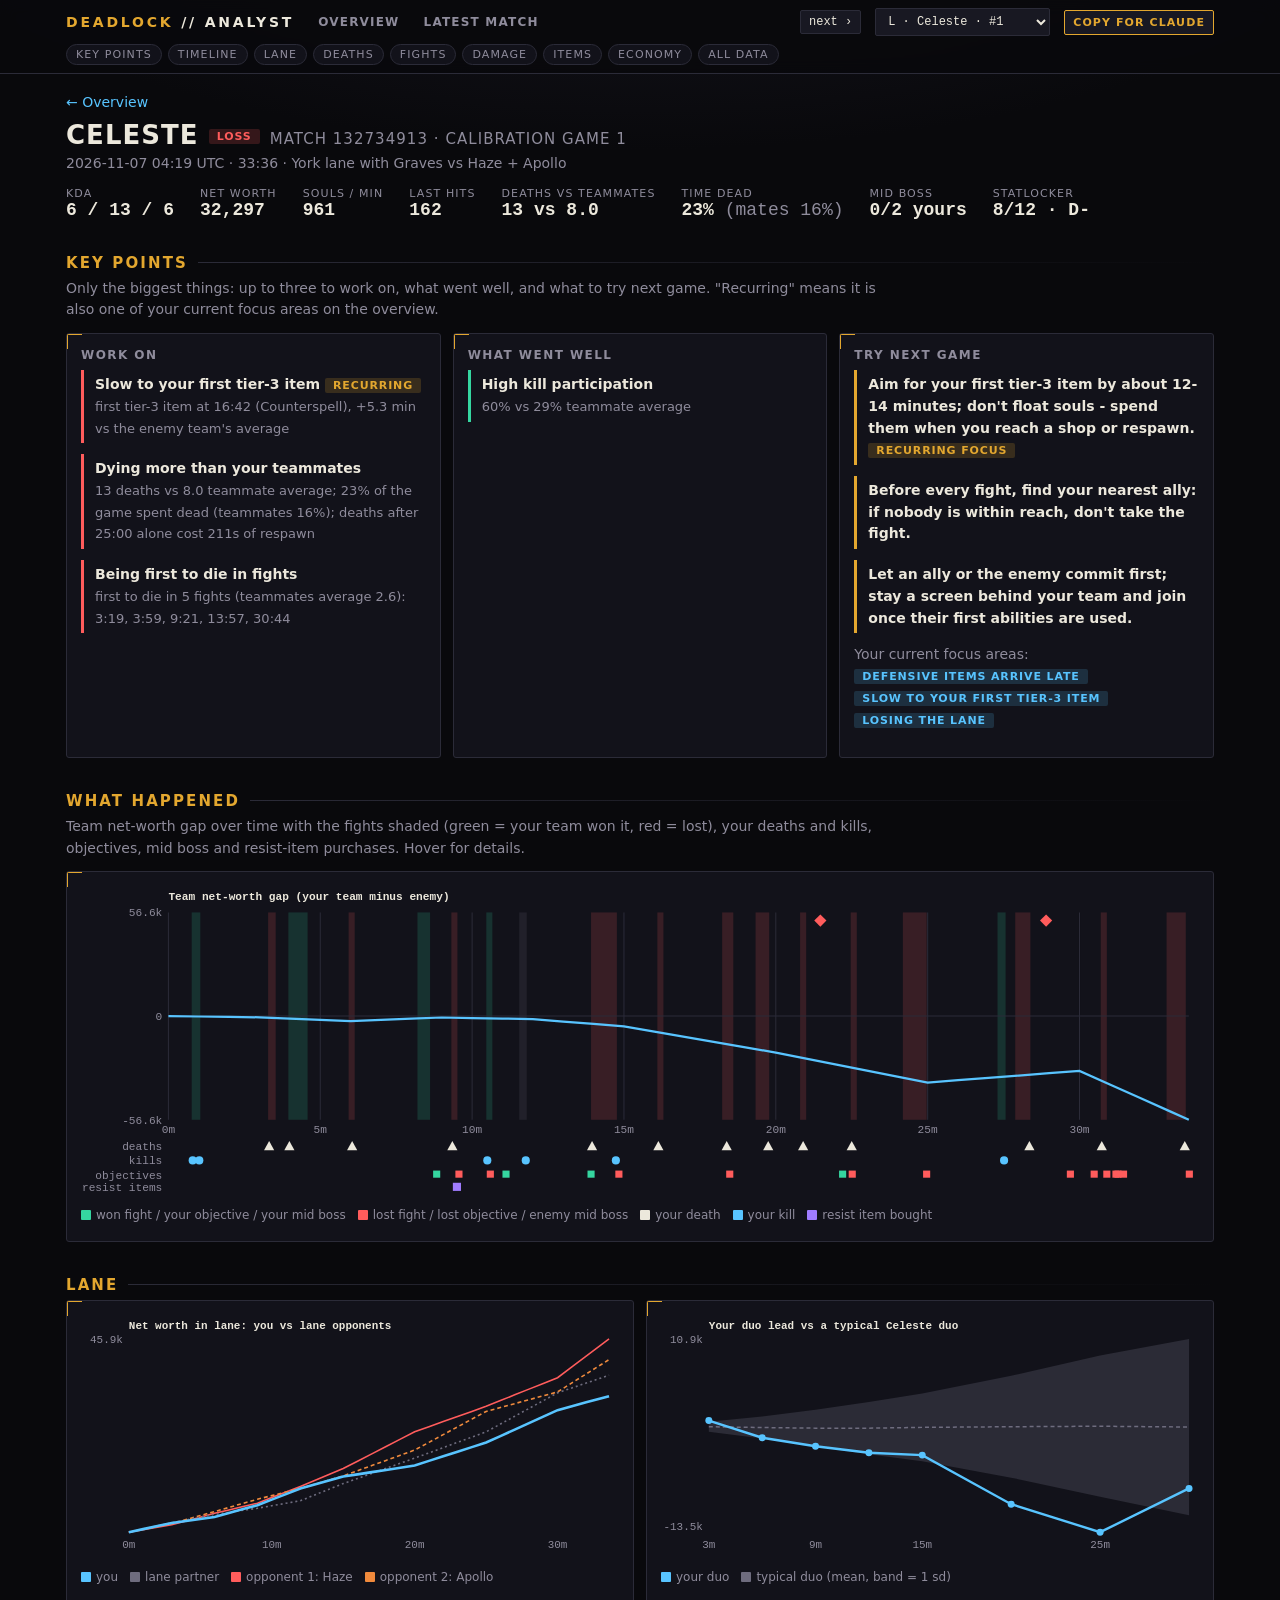
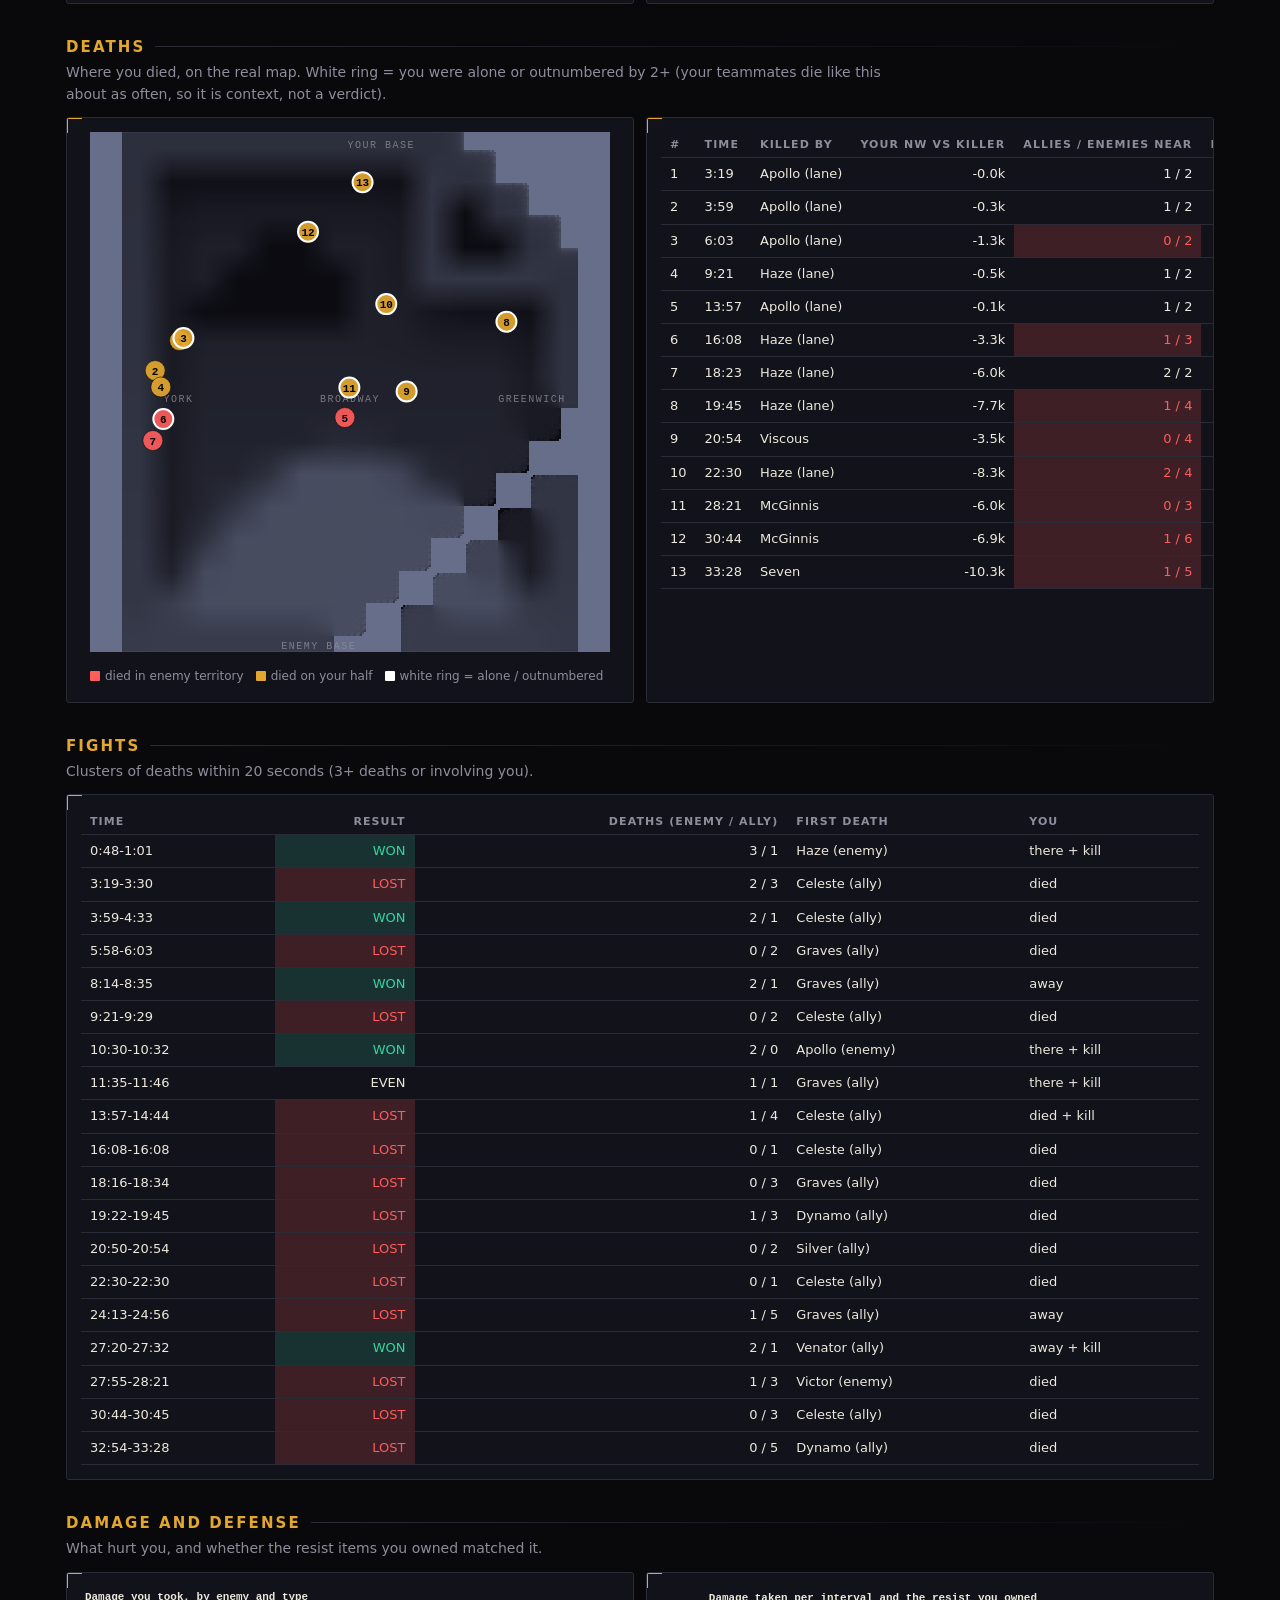
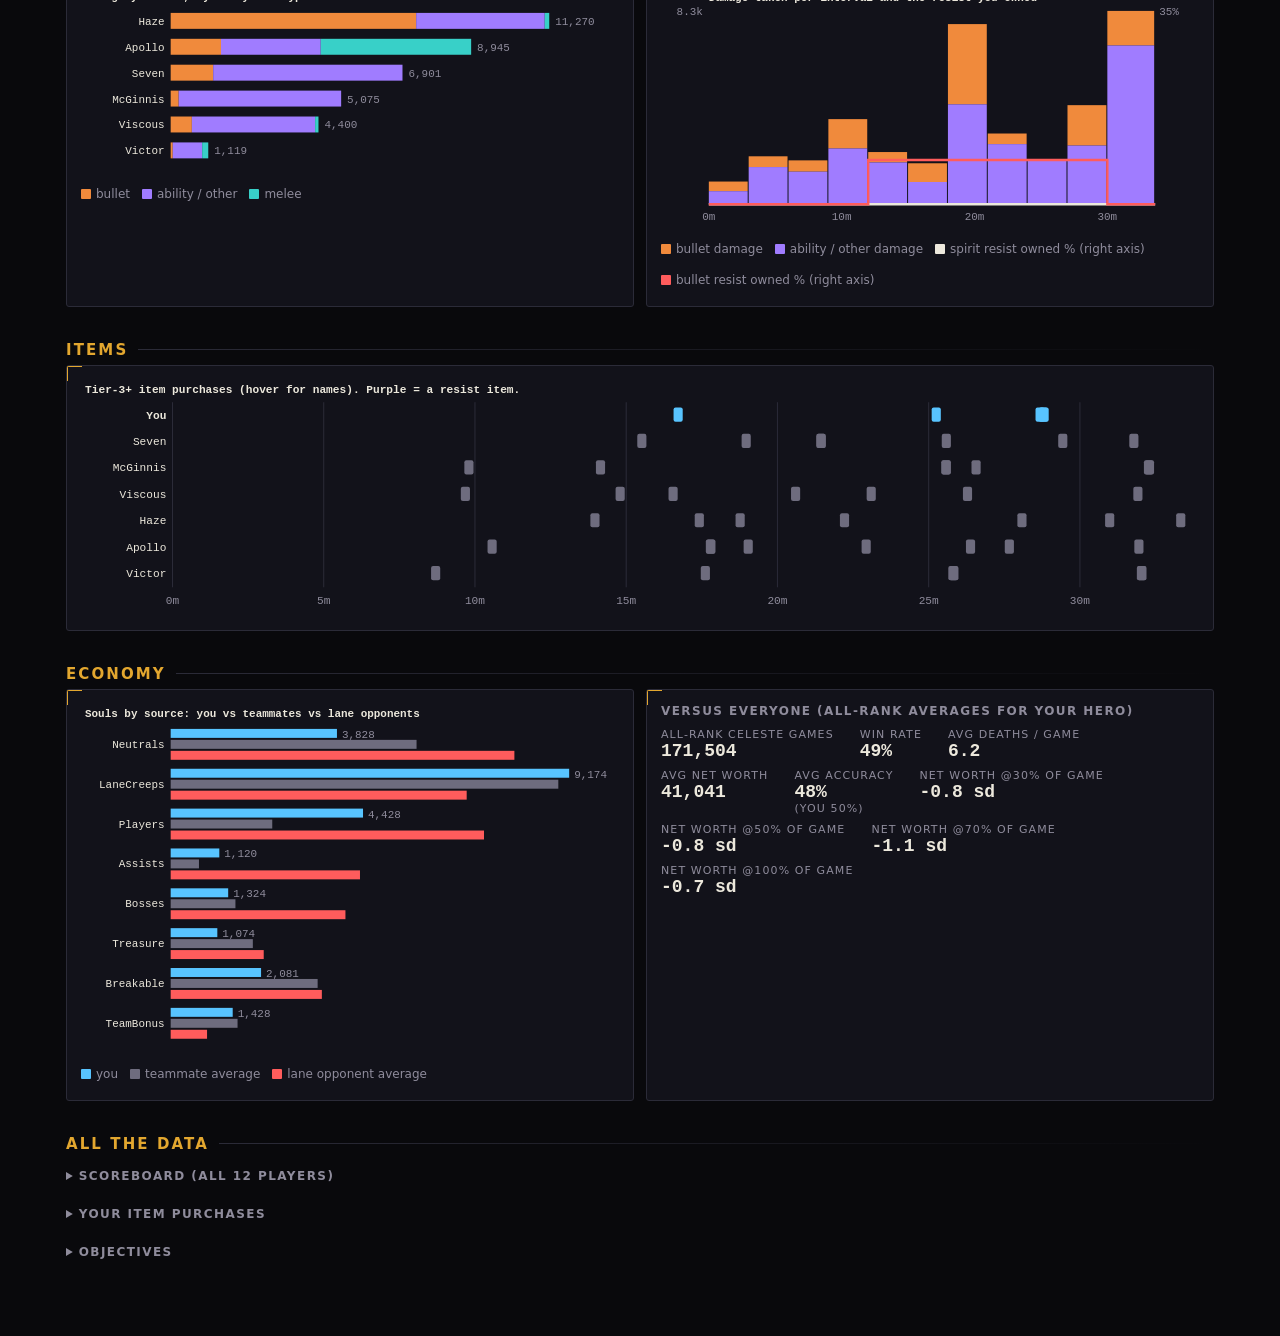
==== commit 686420c4: "Add Statlocker snapshot: community percentiles on the overview, grade/rank/MMR per game Hand-capture" ====
--- a/docs/matches/132734913.html
+++ b/docs/matches/132734913.html
@@ -17,4 +17,4 @@
 <details><summary>Scoreboard (all 12 players)</summary><div class="card" id="t-board"></div></details>
 <details><summary>Your item purchases</summary><div class="card" id="t-items"></div></details>
 <details><summary>Objectives</summary><div class="card" id="t-obj"></div></details>
-</main><script src="../assets/lib.js"></script><script>window.ASSET_BASE="../";const M={"schema":5,"id":132734913,"calib":1,"start":1794025162,"hero":"Celeste","hero_id":81,"team":1,"win":false,"dur":2016,"lane":"York","kda":[6,13,6],"nw":32297,"lh":162,"denies":4,"level":31,"lane_opp":["Haze","Apollo"],"lane_mate":["Graves"],"board":[{"slot":10,"me":false,"ally":true,"hero":"Graves","lane":"York","k":5,"d":10,"a":2,"nw":37261,"lh":186,"dmg":28313,"taken":29372,"heal":6709,"lvl":32},{"slot":9,"me":false,"ally":true,"hero":"Silver","lane":"Greenwich","k":2,"d":7,"a":1,"nw":33325,"lh":175,"dmg":14139,"taken":31848,"heal":7063,"lvl":31},{"slot":11,"me":false,"ally":true,"hero":"Venator","lane":"Broadway","k":6,"d":8,"a":2,"nw":32829,"lh":188,"dmg":30019,"taken":32084,"heal":3866,"lvl":31},{"slot":7,"me":true,"ally":true,"hero":"Celeste","lane":"York","k":6,"d":13,"a":6,"nw":32297,"lh":162,"dmg":25989,"taken":37710,"heal":5543,"lvl":31},{"slot":12,"me":false,"ally":true,"hero":"Dynamo","lane":"Broadway","k":1,"d":10,"a":5,"nw":31555,"lh":154,"dmg":20272,"taken":39934,"heal":9277,"lvl":30},{"slot":8,"me":false,"ally":true,"hero":"Pocket","lane":"Greenwich","k":0,"d":5,"a":5,"nw":30448,"lh":99,"dmg":19963,"taken":18178,"heal":822,"lvl":30},{"slot":5,"me":false,"ally":false,"hero":"Haze","lane":"York","k":15,"d":6,"a":27,"nw":45886,"lh":187,"dmg":39296,"taken":33050,"heal":9726,"lvl":35},{"slot":2,"me":false,"ally":false,"hero":"Seven","lane":"Greenwich","k":4,"d":0,"a":18,"nw":42740,"lh":276,"dmg":29962,"taken":9448,"heal":5935,"lvl":34},{"slot":1,"me":false,"ally":false,"hero":"McGinnis","lane":"Broadway","k":5,"d":2,"a":22,"nw":42670,"lh":212,"dmg":26713,"taken":20842,"heal":19001,"lvl":34},{"slot":3,"me":false,"ally":false,"hero":"Viscous","lane":"Greenwich","k":5,"d":2,"a":22,"nw":41127,"lh":105,"dmg":25766,"taken":15218,"heal":7530,"lvl":33},{"slot":6,"me":false,"ally":false,"hero":"Apollo","lane":"York","k":18,"d":6,"a":22,"nw":40968,"lh":106,"dmg":42105,"taken":33230,"heal":16336,"lvl":33},{"slot":4,"me":false,"ally":false,"hero":"Victor","lane":"Broadway","k":6,"d":4,"a":20,"nw":40966,"lh":109,"dmg":25284,"taken":26907,"heal":35175,"lvl":33}],"nw_curve":[{"t":0,"me":0,"opp":[0,0],"mate":[0],"gap":0},{"t":60,"me":724.3333333333334,"opp":[582.3333333333334,677.0],"mate":[745.0],"gap":-222.00000000000045},{"t":120,"me":1448.6666666666667,"opp":[1164.6666666666667,1354.0],"mate":[1490.0],"gap":-444.0000000000009},{"t":180,"me":2173.0,"opp":[1747.0,2031.0],"mate":[2235.0],"gap":-666.0},{"t":240,"me":2655.6666666666665,"opp":[2659.0,2987.0],"mate":[2899.3333333333335],"gap":-1367.9999999999982},{"t":300,"me":3138.3333333333335,"opp":[3571.0,3943.0],"mate":[3563.666666666667],"gap":-2070.0},{"t":360,"me":3621.0,"opp":[4483.0,4899.0],"mate":[4228.0],"gap":-2772.0},{"t":420,"me":4553.666666666667,"opp":[5282.0,5876.0],"mate":[4713.0],"gap":-2104.333333333332},{"t":480,"me":5486.333333333333,"opp":[6081.0,6853.0],"mate":[5198.0],"gap":-1436.6666666666642},{"t":540,"me":6419.0,"opp":[6880.0,7830.0],"mate":[5683.0],"gap":-769.0},{"t":600,"me":7730.666666666667,"opp":[8211.666666666666,8681.333333333334],"mate":[6278.666666666667],"gap":-1067.3333333333285},{"t":660,"me":9042.333333333334,"opp":[9543.333333333334,9532.666666666666],"mate":[6874.333333333333],"gap":-1365.6666666666715},{"t":720,"me":10354.0,"opp":[10875.0,10384.0],"mate":[7470.0],"gap":-1664.0},{"t":780,"me":11303.0,"opp":[12286.0,11375.666666666666],"mate":[8826.0],"gap":-2980.6666666666642},{"t":840,"me":12252.0,"opp":[13697.0,12367.333333333334],"mate":[10182.0],"gap":-4297.3333333333285},{"t":900,"me":13201.0,"opp":[15108.0,13359.0],"mate":[11538.0],"gap":-5614.0},{"t":960,"me":13728.6,"opp":[16854.4,14586.6],"mate":[12746.4],"gap":-8482.199999999997},{"t":1020,"me":14256.2,"opp":[18600.8,15814.2],"mate":[13954.8],"gap":-11350.399999999994},{"t":1080,"me":14783.8,"opp":[20347.2,17041.8],"mate":[15163.2],"gap":-14218.600000000006},{"t":1140,"me":15311.4,"opp":[22093.6,18269.4],"mate":[16371.6],"gap":-17086.800000000003},{"t":1200,"me":15839.0,"opp":[23840.0,19497.0],"mate":[17580.0],"gap":-19955.0},{"t":1260,"me":16927.6,"opp":[25049.6,21331.6],"mate":[18828.8],"gap":-23223.199999999997},{"t":1320,"me":18016.2,"opp":[26259.2,23166.2],"mate":[20077.6],"gap":-26491.399999999994},{"t":1380,"me":19104.8,"opp":[27468.8,25000.8],"mate":[21326.4],"gap":-29759.600000000006},{"t":1440,"me":20193.4,"opp":[28678.4,26835.4],"mate":[22575.2],"gap":-33027.79999999999},{"t":1500,"me":21282.0,"opp":[29888.0,28670.0],"mate":[23824.0],"gap":-36296.0},{"t":1560,"me":22820.6,"opp":[31246.4,29597.8],"mate":[25675.4],"gap":-35024.20000000001},{"t":1620,"me":24359.2,"opp":[32604.8,30525.6],"mate":[27526.8],"gap":-33752.399999999994},{"t":1680,"me":25897.8,"opp":[33963.2,31453.4],"mate":[29378.2],"gap":-32480.600000000006},{"t":1740,"me":27436.4,"opp":[35321.6,32381.2],"mate":[31229.6],"gap":-31208.79999999999},{"t":1800,"me":28975.0,"opp":[36680.0,33309.0],"mate":[33081.0],"gap":-29937.0},{"t":1860,"me":29897.777777777777,"opp":[39237.22222222222,35436.5],"mate":[34242.11111111111],"gap":-37354.77777777778},{"t":1920,"me":30820.555555555555,"opp":[41794.444444444445,37564.0],"mate":[35403.22222222222],"gap":-44772.55555555556},{"t":1980,"me":31743.333333333332,"opp":[44351.666666666664,39691.5],"mate":[36564.333333333336],"gap":-52190.333333333314},{"t":2016,"me":32297.0,"opp":[45886.0,40968.0],"mate":[37261.0],"gap":-56641.0}],"deaths":[{"t":199,"respawn":8,"ttk":15.8,"killer":"Apollo","killer_lane":true,"nw_me":2326,"nw_killer":2334,"allies":1,"enemies":2,"early":true,"caught":false,"hp":[20,33,34,22],"x":-7048,"y":2127,"side":"own"},{"t":239,"respawn":8,"ttk":14.4,"killer":"Apollo","killer_lane":true,"nw_me":2648,"nw_killer":2971,"allies":1,"enemies":2,"early":true,"caught":false,"hp":[100,90,64,3],"x":-8057,"y":884,"side":"own"},{"t":363,"respawn":10,"ttk":12.4,"killer":"Apollo","killer_lane":true,"nw_me":3668,"nw_killer":4948,"allies":0,"enemies":2,"early":true,"caught":true,"hp":[72,61,62,40],"x":-6888,"y":2234,"side":"own"},{"t":561,"respawn":17,"ttk":3.3,"killer":"Haze","killer_lane":true,"nw_me":6878,"nw_killer":7346,"allies":1,"enemies":2,"early":true,"caught":false,"hp":[93,76,78,64],"x":-7823,"y":205,"side":"own"},{"t":837,"respawn":26,"ttk":34.4,"killer":"Apollo","killer_lane":true,"nw_me":12205,"nw_killer":12318,"allies":1,"enemies":2,"early":false,"caught":false,"hp":[79,66,67,17],"x":-211,"y":-1056,"side":"enemy"},{"t":968,"respawn":30,"ttk":4.5,"killer":"Haze","killer_lane":true,"nw_me":13799,"nw_killer":17087,"allies":1,"enemies":3,"early":false,"caught":true,"hp":[100,100,100,77],"x":-7720,"y":-1118,"side":"enemy"},{"t":1103,"respawn":35,"ttk":16.1,"killer":"Haze","killer_lane":true,"nw_me":14986,"nw_killer":21017,"allies":2,"enemies":2,"early":false,"caught":false,"hp":[100,57,56,38],"x":-8153,"y":-2006,"side":"enemy"},{"t":1185,"respawn":38,"ttk":14.7,"killer":"Haze","killer_lane":true,"nw_me":15707,"nw_killer":23403,"allies":1,"enemies":4,"early":false,"caught":true,"hp":[61,63,41,30],"x":6470,"y":2908,"side":"own"},{"t":1254,"respawn":41,"ttk":5.5,"killer":"Viscous","killer_lane":false,"nw_me":16819,"nw_killer":20321,"allies":0,"enemies":4,"early":false,"caught":true,"hp":[100,100,99,60],"x":2342,"y":24,"side":"own"},{"t":1350,"respawn":46,"ttk":16.9,"killer":"Haze","killer_lane":true,"nw_me":18560,"nw_killer":26864,"allies":2,"enemies":4,"early":false,"caught":true,"hp":[80,64,52,51],"x":1501,"y":3634,"side":"own"},{"t":1701,"respawn":65,"ttk":7.6,"killer":"McGinnis","killer_lane":false,"nw_me":26436,"nw_killer":32390,"allies":0,"enemies":3,"early":false,"caught":true,"hp":[85,87,62,35],"x":-26,"y":181,"side":"own"},{"t":1844,"respawn":71,"ttk":10.3,"killer":"McGinnis","killer_lane":false,"nw_me":29652,"nw_killer":36515,"allies":1,"enemies":6,"early":false,"caught":true,"hp":[95,100,88,33],"x":-1736,"y":6631,"side":"own"},{"t":2008,"respawn":75,"ttk":7.2,"killer":"Seven","killer_lane":false,"nw_me":32174,"nw_killer":42512,"allies":1,"enemies":5,"early":false,"caught":true,"hp":[100,100,91,49],"x":520,"y":8676,"side":"own"}],"fights":[{"t0":48,"t1":61,"res":"won","theirs":3,"ours":1,"pres":"there","kill":true,"first":"Haze","first_me":false,"first_us":false},{"t0":199,"t1":210,"res":"lost","theirs":2,"ours":3,"pres":"died","kill":false,"first":"Celeste","first_me":true,"first_us":true},{"t0":239,"t1":273,"res":"won","theirs":2,"ours":1,"pres":"died","kill":false,"first":"Celeste","first_me":true,"first_us":true},{"t0":358,"t1":363,"res":"lost","theirs":0,"ours":2,"pres":"died","kill":false,"first":"Graves","first_me":false,"first_us":true},{"t0":494,"t1":515,"res":"won","theirs":2,"ours":1,"pres":"away","kill":false,"first":"Graves","first_me":false,"first_us":true},{"t0":561,"t1":569,"res":"lost","theirs":0,"ours":2,"pres":"died","kill":false,"first":"Celeste","first_me":true,"first_us":true},{"t0":630,"t1":632,"res":"won","theirs":2,"ours":0,"pres":"there","kill":true,"first":"Apollo","first_me":false,"first_us":false},{"t0":695,"t1":706,"res":"even","theirs":1,"ours":1,"pres":"there","kill":true,"first":"Graves","first_me":false,"first_us":true},{"t0":837,"t1":884,"res":"lost","theirs":1,"ours":4,"pres":"died","kill":true,"first":"Celeste","first_me":true,"first_us":true},{"t0":968,"t1":968,"res":"lost","theirs":0,"ours":1,"pres":"died","kill":false,"first":"Celeste","first_me":true,"first_us":true},{"t0":1096,"t1":1114,"res":"lost","theirs":0,"ours":3,"pres":"died","kill":false,"first":"Graves","first_me":false,"first_us":true},{"t0":1162,"t1":1185,"res":"lost","theirs":1,"ours":3,"pres":"died","kill":false,"first":"Dynamo","first_me":false,"first_us":true},{"t0":1250,"t1":1254,"res":"lost","theirs":0,"ours":2,"pres":"died","kill":false,"first":"Silver","first_me":false,"first_us":true},{"t0":1350,"t1":1350,"res":"lost","theirs":0,"ours":1,"pres":"died","kill":false,"first":"Celeste","first_me":true,"first_us":true},{"t0":1453,"t1":1496,"res":"lost","theirs":1,"ours":5,"pres":"away","kill":false,"first":"Graves","first_me":false,"first_us":true},{"t0":1640,"t1":1652,"res":"won","theirs":2,"ours":1,"pres":"away","kill":true,"first":"Venator","first_me":false,"first_us":true},{"t0":1675,"t1":1701,"res":"lost","theirs":1,"ours":3,"pres":"died","kill":false,"first":"Victor","first_me":false,"first_us":false},{"t0":1844,"t1":1845,"res":"lost","theirs":0,"ours":3,"pres":"died","kill":false,"first":"Celeste","first_me":true,"first_us":true},{"t0":1974,"t1":2008,"res":"lost","theirs":0,"ours":5,"pres":"died","kill":false,"first":"Dynamo","first_me":false,"first_us":true}],"kills":[48,61,630,706,884,1651],"midboss":[{"t":1288,"mine":false},{"t":1734,"mine":false}],"objectives":[{"t":529,"name":"Tier1_Lane4","mine":true},{"t":573,"name":"Tier1_Lane1","mine":false},{"t":635,"name":"Tier1_Lane4","mine":false},{"t":666,"name":"Tier1_Lane1","mine":true},{"t":834,"name":"Tier1_Lane3","mine":true},{"t":889,"name":"Tier1_Lane3","mine":false},{"t":1108,"name":"Tier2_Lane4","mine":false},{"t":1331,"name":"Tier2_Lane1","mine":true},{"t":1350,"name":"Tier2_Lane3","mine":false},{"t":1497,"name":"Tier2_Lane1","mine":false},{"t":1781,"name":"BarrackBoss_Lane3","mine":false},{"t":1828,"name":"BarrackBoss_Lane1","mine":false},{"t":1853,"name":"TitanShieldGenerator_2","mine":false},{"t":1871,"name":"BarrackBoss_Lane4","mine":false},{"t":1875,"name":"TitanShieldGenerator_1","mine":false},{"t":1886,"name":"Titan","mine":false},{"t":2016,"name":"Core","mine":false}],"dmg":[{"hero":"Haze","bullet":7308,"ability":3827,"melee":135},{"hero":"Apollo","bullet":1498,"ability":2970,"melee":4477},{"hero":"Seven","bullet":1265,"ability":5636,"melee":0},{"hero":"McGinnis","bullet":238,"ability":4837,"melee":0},{"hero":"Viscous","bullet":631,"ability":3669,"melee":100},{"hero":"Victor","bullet":62,"ability":875,"melee":182}],"dmg_intervals":[{"t":180,"total":970,"bullet":412,"other":558,"res_b":0.0,"res_s":0.0},{"t":360,"total":2052,"bullet":461,"other":1591,"res_b":0.0,"res_s":0.0},{"t":540,"total":1878,"bullet":484,"other":1394,"res_b":0.0,"res_s":0.0},{"t":720,"total":3645,"bullet":1258,"other":2387,"res_b":8.0,"res_s":0.0},{"t":900,"total":2234,"bullet":444,"other":1790,"res_b":8.0,"res_s":0.0},{"t":1080,"total":1753,"bullet":802,"other":951,"res_b":8.0,"res_s":0.0},{"t":1260,"total":7716,"bullet":3438,"other":4278,"res_b":8.0,"res_s":0.0},{"t":1440,"total":3028,"bullet":454,"other":2574,"res_b":8.0,"res_s":0.0},{"t":1620,"total":1910,"bullet":38,"other":1872,"res_b":8.0,"res_s":0.0},{"t":1800,"total":4243,"bullet":1730,"other":2513,"res_b":0.0,"res_s":0.0},{"t":2016,"total":8281,"bullet":1481,"other":6800,"res_b":0.0,"res_s":0.0}],"items":[{"t":10,"name":"Light Eater","tier":0,"slot":"ability","sold":null,"tags":[]},{"t":51,"name":"Light Eater","tier":0,"slot":"ability","sold":null,"tags":[]},{"t":63,"name":"Dazzling Trick","tier":0,"slot":"ability","sold":null,"tags":[]},{"t":87,"name":"Grit","tier":1,"slot":"vitality","sold":729,"tags":[]},{"t":137,"name":"Radiant Daggers","tier":0,"slot":"ability","sold":null,"tags":[]},{"t":159,"name":"High-Velocity Rounds","tier":1,"slot":"weapon","sold":650,"tags":[]},{"t":187,"name":"Radiant Daggers","tier":0,"slot":"ability","sold":null,"tags":[]},{"t":247,"name":"Mystic Expansion","tier":1,"slot":"spirit","sold":1720,"tags":[]},{"t":334,"name":"Radiant Daggers","tier":0,"slot":"ability","sold":null,"tags":[]},{"t":393,"name":"Shining Wonder","tier":0,"slot":"ability","sold":null,"tags":[]},{"t":482,"name":"Improved Spirit","tier":2,"slot":"spirit","sold":null,"tags":[]},{"t":485,"name":"Extra Regen","tier":1,"slot":"vitality","sold":1123,"tags":[]},{"t":570,"name":"Suppressor","tier":2,"slot":"spirit","sold":1726,"tags":["bullet_resist=8"]},{"t":617,"name":"Light Eater","tier":0,"slot":"ability","sold":null,"tags":[]},{"t":649,"name":"Mystic Burst","tier":1,"slot":"spirit","sold":1223,"tags":[]},{"t":650,"name":"Opening Rounds","tier":2,"slot":"weapon","sold":null,"tags":[]},{"t":680,"name":"Light Eater","tier":0,"slot":"ability","sold":null,"tags":[]},{"t":729,"name":"Weapon Shielding","tier":2,"slot":"vitality","sold":null,"tags":[]},{"t":807,"name":"Dazzling Trick","tier":0,"slot":"ability","sold":null,"tags":[]},{"t":850,"name":"Restorative Locket","tier":2,"slot":"vitality","sold":null,"tags":[]},{"t":926,"name":"Dazzling Trick","tier":0,"slot":"ability","sold":null,"tags":[]},{"t":1002,"name":"Counterspell","tier":3,"slot":"vitality","sold":null,"tags":[]},{"t":1123,"name":"Spirit Lifesteal","tier":2,"slot":"vitality","sold":1728,"tags":[]},{"t":1223,"name":"Rebuttal","tier":1,"slot":"vitality","sold":null,"tags":[]},{"t":1336,"name":"Radiant Daggers","tier":0,"slot":"ability","sold":null,"tags":[]},{"t":1514,"name":"Tankbuster","tier":3,"slot":"spirit","sold":null,"tags":[]},{"t":1608,"name":"Dazzling Trick","tier":0,"slot":"ability","sold":null,"tags":[]},{"t":1660,"name":"Shining Wonder","tier":0,"slot":"ability","sold":null,"tags":[]},{"t":1720,"name":"Blood Tribute","tier":3,"slot":"weapon","sold":null,"tags":[]},{"t":1726,"name":"Superior Cooldown","tier":3,"slot":"spirit","sold":null,"tags":[]},{"t":1728,"name":"Spiritual Overflow","tier":4,"slot":"weapon","sold":null,"tags":[]},{"t":1998,"name":"Shining Wonder","tier":0,"slot":"ability","sold":null,"tags":[]}],"enemy_t3":{"Seven":[{"t":930,"name":"Ballistic Enchantment"},{"t":1137,"name":"Toxic Bullets"},{"t":1285,"name":"Superior Duration"},{"t":1286,"name":"Superior Cooldown"},{"t":1534,"name":"Escalating Exposure"},{"t":1765,"name":"Spirit Burn"},{"t":1906,"name":"Infuser"}],"McGinnis":[{"t":587,"name":"Radiant Regeneration"},{"t":848,"name":"Heroic Aura"},{"t":1533,"name":"Escalating Exposure"},{"t":1534,"name":"Stamina Mastery"},{"t":1593,"name":"Rapid Recharge"},{"t":1935,"name":"Greater Expansion"},{"t":1937,"name":"Transcendent Cooldown"}],"Viscous":[{"t":580,"name":"Express Shot"},{"t":887,"name":"Rescue Beam"},{"t":992,"name":"Tankbuster"},{"t":1235,"name":"Spirit Snatch"},{"t":1385,"name":"Boundless Spirit"},{"t":1576,"name":"Divine Barrier"},{"t":1914,"name":"Mystic Reverb"}],"Haze":[{"t":837,"name":"Surge of Power"},{"t":1044,"name":"Tesla Bullets"},{"t":1125,"name":"Burst Fire"},{"t":1332,"name":"Ricochet"},{"t":1684,"name":"Lucky Shot"},{"t":1858,"name":"Vampiric Burst"},{"t":1999,"name":"Siphon Bullets"}],"Apollo":[{"t":633,"name":"Lifestrike"},{"t":1066,"name":"Point Blank"},{"t":1067,"name":"Spirit Snatch"},{"t":1141,"name":"Hunter's Aura"},{"t":1375,"name":"Counterspell"},{"t":1582,"name":"Crushing Fists"},{"t":1659,"name":"Superior Duration"},{"t":1916,"name":"Spirit Resilience"}],"Victor":[{"t":521,"name":"Radiant Regeneration"},{"t":1056,"name":"Rapid Recharge"},{"t":1547,"name":"Escalating Exposure"},{"t":1549,"name":"Infuser"},{"t":1921,"name":"Greater Expansion"},{"t":1922,"name":"Transcendent Cooldown"}]},"souls":{"Players":4428,"LaneCreeps":9174,"Neutrals":3828,"Bosses":1324,"Treasure":1074,"Denies":168,"TeamBonus":1428,"Breakable":2081,"AbilityAssassinate":0,"ItemTrophyCollector":0,"ItemCultistSacrifice":0,"ItemGooseEgg":0,"Assists":1120},"souls_team_avg":{"Players":2338.6,"LaneCreeps":8924.0,"Neutrals":5660.4,"Bosses":1491.2,"Treasure":1891.6,"Denies":152.4,"TeamBonus":1539.8,"Breakable":3383.4,"AbilityAssassinate":0.0,"ItemTrophyCollector":217.4,"ItemCultistSacrifice":339.0,"ItemGooseEgg":0.0,"Assists":651.6},"souls_lane_opp_avg":{"Players":7213.0,"LaneCreeps":6814.5,"Neutrals":7912.5,"Bosses":4023.5,"Treasure":2142.0,"Denies":231.5,"TeamBonus":837.5,"Breakable":3480.5,"AbilityAssassinate":0.0,"ItemTrophyCollector":0.0,"ItemCultistSacrifice":0.0,"ItemGooseEgg":0.0,"Assists":4358.0},"bench":{"hero_games":171504,"hero_winrate":0.4863909879652953,"hero_acc":0.48361227729789075,"hero_deaths":6.21605326989458,"hero_nw":41041.02383034798},"nw_z":{"30":{"me":7835.5999999999985,"avg":10083.789661375162,"z":-0.7507258308127595},"50":{"me":14150.68,"avg":19031.513363072914,"z":-0.8287875975954462},"70":{"me":19670.872000000003,"avg":29413.481312217933,"z":-1.1378820602153508},"100":{"me":32297.0,"avg":41037.78813386656,"z":-0.7246945261695535}},"lane_curve":[{"t":180,"mine":630.0,"mean":-147.9,"sd":643.7,"z":1.208482212210657},{"t":360,"mine":-1533.0,"mean":-249.3,"sd":1380.9,"z":-0.9296111231805344},{"t":540,"mine":-2608.0,"mean":-325.1,"sd":2315.4,"z":-0.9859635484149607},{"t":720,"mine":-3435.0,"mean":-326.0,"sd":3303.7,"z":-0.9410660774283379},{"t":900,"mine":-3728.0,"mean":-227.6,"sd":4278.7,"z":-0.8180989552901583},{"t":1200,"mine":-9918.0,"mean":-144.8,"sd":6423.5,"z":-1.5214758309332919},{"t":1500,"mine":-13452.0,"mean":-83.7,"sd":8909.1,"z":-1.50052193824292},{"t":1800,"mine":-7933.0,"mean":-182.8,"sd":11116.1,"z":-0.6972049549752161}],"kpi":{"deaths":13,"deaths_rel":5.0,"mate_deaths":8.0,"dead_pct":0.23313492063492064,"mate_dead_pct":0.16081349206349205,"early_deaths":4,"caught":8,"caught_pct":0.6153846153846154,"peer_caught_pct":0.65,"first_die":5,"mate_first_die":2.6,"fights":19,"fights_in":17,"ability_share":0.5784672500662954,"bullet_share":0.2917528507027314,"res_b_20":8.0,"res_s_20":0.0,"top_dealer":"Haze","top_dealer_share":0.2988597189074516,"top_dealer_bullet":0.6484472049689441,"first_t3":1002,"first_t3_delta":320.66666666666663,"kp":0.6,"mate_kp":0.29,"nw_z_end":-0.7246945261695535,"nw_z_50":-0.8287875975954462,"lane_z9":-0.9859635484149607,"lane_z15":-0.8180989552901583,"acc":0.496551724137931,"acc_delta":0.01293944684004028,"midboss_mine":0,"midboss_total":2,"spm":961.2202380952381,"win":false,"fights_lost_away":1}},P={"problems":[{"id":"t3","title":"Slow to your first tier-3 item","evidence":"first tier-3 item at 16:42 (Counterspell), +5.3 min vs the enemy team's average","recurring":true,"advice":["Aim for your first tier-3 item by about 12-14 minutes; don't float souls - spend them when you reach a shop or respawn.","Compare your first tier-3 time with the enemy list on the match page after every game."]},{"id":"deaths","title":"Dying more than your teammates","evidence":"13 deaths vs 8.0 teammate average; 23% of the game spent dead (teammates 16%); deaths after 25:00 alone cost 211s of respawn","recurring":false,"advice":["Before every fight, find your nearest ally: if nobody is within reach, don't take the fight.","When your team is behind, switch to safe farming and holding space; each late death costs 60-90 seconds of respawn.","After the game, look at which deaths came at full HP with no ally near - those are the avoidable ones."]},{"id":"first","title":"Being first to die in fights","evidence":"first to die in 5 fights (teammates average 2.6): 3:19, 3:59, 9:21, 13:57, 30:44","recurring":false,"advice":["Let an ally or the enemy commit first; stay a screen behind your team and join once their first abilities are used.","If you're being targeted early in a fight, fall back toward allies rather than forward."]}],"positives":[{"title":"High kill participation","evidence":"60% vs 29% teammate average"}],"next":[{"habit":"t3","text":"Aim for your first tier-3 item by about 12-14 minutes; don't float souls - spend them when you reach a shop or respawn.","recurring":true},{"habit":"deaths","text":"Before every fight, find your nearest ally: if nobody is within reach, don't take the fight.","recurring":false},{"habit":"first","text":"Let an ally or the enemy commit first; stay a screen behind your team and join once their first abilities are used.","recurring":false}],"all":[{"id":"deaths","title":"Dying more than your teammates","value":5.0,"flag":true,"sev":2.5,"evidence":"13 deaths vs 8.0 teammate average; 23% of the game spent dead (teammates 16%); deaths after 25:00 alone cost 211s of respawn"},{"id":"early","title":"Dying in the lane phase","value":4,"flag":true,"sev":1.3333333333333333,"evidence":"4 deaths before 10:00 (3:19, 3:59, 6:03, 9:21); Apollo killed you 3x"},{"id":"first","title":"Being first to die in fights","value":2.4,"flag":true,"sev":1.5999999999999999,"evidence":"first to die in 5 fights (teammates average 2.6): 3:19, 3:59, 9:21, 13:57, 30:44"},{"id":"resist","title":"Defensive items arrive late","value":2.334022805621851,"flag":true,"sev":1.066597719437815,"evidence":"58% of damage taken was ability/other, 29% bullet; at 20:00 you owned 0% spirit and 8% bullet resist (damage-weighted 2.3%); first resist item Suppressor at 9:30; top damage dealer Haze was 65% bullet and you owned 8% bullet resist"},{"id":"t3","title":"Slow to your first tier-3 item","value":320.66666666666663,"flag":true,"sev":2.1377777777777776,"evidence":"first tier-3 item at 16:42 (Counterspell), +5.3 min vs the enemy team's average"},{"id":"lane","title":"Losing the lane","value":-0.9859635484149607,"flag":false,"sev":0.0,"evidence":null},{"id":"souls","title":"Low souls overall","value":-0.7246945261695535,"flag":false,"sev":0.0,"evidence":null}]},F=[{"id":"resist","title":"Defensive items arrive late"},{"id":"t3","title":"Slow to your first tier-3 item"},{"id":"lane","title":"Losing the lane"}];renderNav({page:'match',current:132734913,games:[{"id":132734913,"label":"#1","win":false,"hero":"Celeste"},{"id":133285418,"label":"#2","win":false,"hero":"Celeste"},{"id":133338098,"label":"#3","win":false,"hero":"Celeste"},{"id":133808767,"label":"#4","win":false,"hero":"Wraith"},{"id":133897312,"label":"#5","win":false,"hero":"Celeste"},{"id":133922932,"label":"#6","win":true,"hero":"Celeste"},{"id":133950231,"label":"#7","win":false,"hero":"Celeste"},{"id":133974993,"label":"#8","win":true,"hero":"Celeste"},{"id":134073565,"label":"11-09","win":true,"hero":"Celeste"},{"id":134092208,"label":"11-09","win":false,"hero":"Celeste"},{"id":134114733,"label":"11-09","win":true,"hero":"Celeste"}],chips:[["s-points","Key points"],["s-timeline","Timeline"],["s-lane","Lane"],["s-deaths","Deaths"],["s-fights","Fights"],["s-damage","Damage"],["s-items","Items"],["s-economy","Economy"],["s-data","All data"]],brief:"# Deadlock coaching request: match 132734913\n\nYou are my Deadlock coach. Use ONLY the data below.\n1. Tell me what actually decided this game, in order of importance.\n2. Give me 2-3 specific teaching points (what to do differently, in which situation), tied to moments in the data.\n3. Say which of my recurring focus areas showed up, and what to try next game.\nSkip tiny mistakes. Be concrete, not generic.\n\n## Result\nCeleste - LOSS - 33:36 - York lane with Graves vs Haze + Apollo. KDA 6/13/6, net worth 32,297, 961 souls/min.\n\nMy current recurring focus areas: Defensive items arrive late, Slow to your first tier-3 item, Losing the lane\n\n## Key points the tool found\n- PROBLEM (recurring): Slow to your first tier-3 item - first tier-3 item at 16:42 (Counterspell), +5.3 min vs the enemy team's average\n- PROBLEM: Dying more than your teammates - 13 deaths vs 8.0 teammate average; 23% of the game spent dead (teammates 16%); deaths after 25:00 alone cost 211s of respawn\n- PROBLEM: Being first to die in fights - first to die in 5 fights (teammates average 2.6): 3:19, 3:59, 9:21, 13:57, 30:44\n- GOOD: High kill participation - 60% vs 29% teammate average\n\n## Deaths\n| time | killed by | allies/enemies near | HP% 20/10/5/2s before | map half | respawn |\n|---|---|---|---|---|---|\n| 3:19 | Apollo (lane opp) | 1/2 | 20/33/34/22 | own | 8s |\n| 3:59 | Apollo (lane opp) | 1/2 | 100/90/64/3 | own | 8s |\n| 6:03 | Apollo (lane opp) | 0/2 | 72/61/62/40 | own | 10s |\n| 9:21 | Haze (lane opp) | 1/2 | 93/76/78/64 | own | 17s |\n| 13:57 | Apollo (lane opp) | 1/2 | 79/66/67/17 | enemy | 26s |\n| 16:08 | Haze (lane opp) | 1/3 | 100/100/100/77 | enemy | 30s |\n| 18:23 | Haze (lane opp) | 2/2 | 100/57/56/38 | enemy | 35s |\n| 19:45 | Haze (lane opp) | 1/4 | 61/63/41/30 | own | 38s |\n| 20:54 | Viscous | 0/4 | 100/100/99/60 | own | 41s |\n| 22:30 | Haze (lane opp) | 2/4 | 80/64/52/51 | own | 46s |\n| 28:21 | McGinnis | 0/3 | 85/87/62/35 | own | 65s |\n| 30:44 | McGinnis | 1/6 | 95/100/88/33 | own | 71s |\n| 33:28 | Seven | 1/5 | 100/100/91/49 | own | 75s |\n\n## Fights (19; deaths cluster within 20s)\n- 0:48: WON (3 enemy/1 ally deaths), first death Haze (enemy), me: there + kill\n- 3:19: LOST (2 enemy/3 ally deaths), first death Celeste (ally), me: died\n- 3:59: WON (2 enemy/1 ally deaths), first death Celeste (ally), me: died\n- 5:58: LOST (0 enemy/2 ally deaths), first death Graves (ally), me: died\n- 8:14: WON (2 enemy/1 ally deaths), first death Graves (ally), me: away\n- 9:21: LOST (0 enemy/2 ally deaths), first death Celeste (ally), me: died\n- 10:30: WON (2 enemy/0 ally deaths), first death Apollo (enemy), me: there + kill\n- 11:35: EVEN (1 enemy/1 ally deaths), first death Graves (ally), me: there + kill\n- 13:57: LOST (1 enemy/4 ally deaths), first death Celeste (ally), me: died + kill\n- 16:08: LOST (0 enemy/1 ally deaths), first death Celeste (ally), me: died\n- 18:16: LOST (0 enemy/3 ally deaths), first death Graves (ally), me: died\n- 19:22: LOST (1 enemy/3 ally deaths), first death Dynamo (ally), me: died\n- 20:50: LOST (0 enemy/2 ally deaths), first death Silver (ally), me: died\n- 22:30: LOST (0 enemy/1 ally deaths), first death Celeste (ally), me: died\n- 24:13: LOST (1 enemy/5 ally deaths), first death Graves (ally), me: away\n- 27:20: WON (2 enemy/1 ally deaths), first death Venator (ally), me: away + kill\n- 27:55: LOST (1 enemy/3 ally deaths), first death Victor (enemy), me: died\n- 30:44: LOST (0 enemy/3 ally deaths), first death Celeste (ally), me: died\n- 32:54: LOST (0 enemy/5 ally deaths), first death Dynamo (ally), me: died\n\n## Lane vs a typical duo (all ranks)\n- 3:00: +778 souls vs typical (+1.2 sd)\n- 6:00: -1,284 souls vs typical (-0.9 sd)\n- 9:00: -2,283 souls vs typical (-1.0 sd)\n- 12:00: -3,109 souls vs typical (-0.9 sd)\n- 15:00: -3,500 souls vs typical (-0.8 sd)\n- 20:00: -9,773 souls vs typical (-1.5 sd)\n- 25:00: -13,368 souls vs typical (-1.5 sd)\n- 30:00: -7,750 souls vs typical (-0.7 sd)\n\n## Damage I took\n29% bullet, 58% ability/other. Top dealer Haze (65% bullet). Resist I owned at 20:00: 0% spirit, 8% bullet.\n- Haze: 11,270 (65% bullet)\n- Apollo: 8,945 (17% bullet)\n- Seven: 6,901 (18% bullet)\n- McGinnis: 5,075 (5% bullet)\n\n## Items (tier 3+ I kept, with resist items marked)\n- 16:42 Counterspell; 25:14 Tankbuster; 28:40 Blood Tribute; 28:46 Superior Cooldown; 28:48 Spiritual Overflow\n- Enemy first tier-3 items: Seven 15:30; McGinnis 9:47; Viscous 9:40; Haze 13:57; Apollo 10:33; Victor 8:41\n\n## Economy\n- Souls by source (me vs teammate avg): Neutrals 3,828 vs 5,660, LaneCreeps 9,174 vs 8,924, Players 4,428 vs 2,339, Assists 1,120 vs 652, Bosses 1,324 vs 1,491\n- Mid boss: 21:28 claimed by the enemy, 28:54 claimed by the enemy\n"});renderMatch(M,P,F);</script></body></html>+</main><script src="../assets/lib.js"></script><script>window.ASSET_BASE="../";const M={"schema":5,"id":132734913,"calib":1,"start":1794025162,"hero":"Celeste","hero_id":81,"team":1,"win":false,"dur":2016,"lane":"York","kda":[6,13,6],"nw":32297,"lh":162,"denies":4,"level":31,"lane_opp":["Haze","Apollo"],"lane_mate":["Graves"],"board":[{"slot":10,"me":false,"ally":true,"hero":"Graves","lane":"York","k":5,"d":10,"a":2,"nw":37261,"lh":186,"dmg":28313,"taken":29372,"heal":6709,"lvl":32},{"slot":9,"me":false,"ally":true,"hero":"Silver","lane":"Greenwich","k":2,"d":7,"a":1,"nw":33325,"lh":175,"dmg":14139,"taken":31848,"heal":7063,"lvl":31},{"slot":11,"me":false,"ally":true,"hero":"Venator","lane":"Broadway","k":6,"d":8,"a":2,"nw":32829,"lh":188,"dmg":30019,"taken":32084,"heal":3866,"lvl":31},{"slot":7,"me":true,"ally":true,"hero":"Celeste","lane":"York","k":6,"d":13,"a":6,"nw":32297,"lh":162,"dmg":25989,"taken":37710,"heal":5543,"lvl":31},{"slot":12,"me":false,"ally":true,"hero":"Dynamo","lane":"Broadway","k":1,"d":10,"a":5,"nw":31555,"lh":154,"dmg":20272,"taken":39934,"heal":9277,"lvl":30},{"slot":8,"me":false,"ally":true,"hero":"Pocket","lane":"Greenwich","k":0,"d":5,"a":5,"nw":30448,"lh":99,"dmg":19963,"taken":18178,"heal":822,"lvl":30},{"slot":5,"me":false,"ally":false,"hero":"Haze","lane":"York","k":15,"d":6,"a":27,"nw":45886,"lh":187,"dmg":39296,"taken":33050,"heal":9726,"lvl":35},{"slot":2,"me":false,"ally":false,"hero":"Seven","lane":"Greenwich","k":4,"d":0,"a":18,"nw":42740,"lh":276,"dmg":29962,"taken":9448,"heal":5935,"lvl":34},{"slot":1,"me":false,"ally":false,"hero":"McGinnis","lane":"Broadway","k":5,"d":2,"a":22,"nw":42670,"lh":212,"dmg":26713,"taken":20842,"heal":19001,"lvl":34},{"slot":3,"me":false,"ally":false,"hero":"Viscous","lane":"Greenwich","k":5,"d":2,"a":22,"nw":41127,"lh":105,"dmg":25766,"taken":15218,"heal":7530,"lvl":33},{"slot":6,"me":false,"ally":false,"hero":"Apollo","lane":"York","k":18,"d":6,"a":22,"nw":40968,"lh":106,"dmg":42105,"taken":33230,"heal":16336,"lvl":33},{"slot":4,"me":false,"ally":false,"hero":"Victor","lane":"Broadway","k":6,"d":4,"a":20,"nw":40966,"lh":109,"dmg":25284,"taken":26907,"heal":35175,"lvl":33}],"nw_curve":[{"t":0,"me":0,"opp":[0,0],"mate":[0],"gap":0},{"t":60,"me":724.3333333333334,"opp":[582.3333333333334,677.0],"mate":[745.0],"gap":-222.00000000000045},{"t":120,"me":1448.6666666666667,"opp":[1164.6666666666667,1354.0],"mate":[1490.0],"gap":-444.0000000000009},{"t":180,"me":2173.0,"opp":[1747.0,2031.0],"mate":[2235.0],"gap":-666.0},{"t":240,"me":2655.6666666666665,"opp":[2659.0,2987.0],"mate":[2899.3333333333335],"gap":-1367.9999999999982},{"t":300,"me":3138.3333333333335,"opp":[3571.0,3943.0],"mate":[3563.666666666667],"gap":-2070.0},{"t":360,"me":3621.0,"opp":[4483.0,4899.0],"mate":[4228.0],"gap":-2772.0},{"t":420,"me":4553.666666666667,"opp":[5282.0,5876.0],"mate":[4713.0],"gap":-2104.333333333332},{"t":480,"me":5486.333333333333,"opp":[6081.0,6853.0],"mate":[5198.0],"gap":-1436.6666666666642},{"t":540,"me":6419.0,"opp":[6880.0,7830.0],"mate":[5683.0],"gap":-769.0},{"t":600,"me":7730.666666666667,"opp":[8211.666666666666,8681.333333333334],"mate":[6278.666666666667],"gap":-1067.3333333333285},{"t":660,"me":9042.333333333334,"opp":[9543.333333333334,9532.666666666666],"mate":[6874.333333333333],"gap":-1365.6666666666715},{"t":720,"me":10354.0,"opp":[10875.0,10384.0],"mate":[7470.0],"gap":-1664.0},{"t":780,"me":11303.0,"opp":[12286.0,11375.666666666666],"mate":[8826.0],"gap":-2980.6666666666642},{"t":840,"me":12252.0,"opp":[13697.0,12367.333333333334],"mate":[10182.0],"gap":-4297.3333333333285},{"t":900,"me":13201.0,"opp":[15108.0,13359.0],"mate":[11538.0],"gap":-5614.0},{"t":960,"me":13728.6,"opp":[16854.4,14586.6],"mate":[12746.4],"gap":-8482.199999999997},{"t":1020,"me":14256.2,"opp":[18600.8,15814.2],"mate":[13954.8],"gap":-11350.399999999994},{"t":1080,"me":14783.8,"opp":[20347.2,17041.8],"mate":[15163.2],"gap":-14218.600000000006},{"t":1140,"me":15311.4,"opp":[22093.6,18269.4],"mate":[16371.6],"gap":-17086.800000000003},{"t":1200,"me":15839.0,"opp":[23840.0,19497.0],"mate":[17580.0],"gap":-19955.0},{"t":1260,"me":16927.6,"opp":[25049.6,21331.6],"mate":[18828.8],"gap":-23223.199999999997},{"t":1320,"me":18016.2,"opp":[26259.2,23166.2],"mate":[20077.6],"gap":-26491.399999999994},{"t":1380,"me":19104.8,"opp":[27468.8,25000.8],"mate":[21326.4],"gap":-29759.600000000006},{"t":1440,"me":20193.4,"opp":[28678.4,26835.4],"mate":[22575.2],"gap":-33027.79999999999},{"t":1500,"me":21282.0,"opp":[29888.0,28670.0],"mate":[23824.0],"gap":-36296.0},{"t":1560,"me":22820.6,"opp":[31246.4,29597.8],"mate":[25675.4],"gap":-35024.20000000001},{"t":1620,"me":24359.2,"opp":[32604.8,30525.6],"mate":[27526.8],"gap":-33752.399999999994},{"t":1680,"me":25897.8,"opp":[33963.2,31453.4],"mate":[29378.2],"gap":-32480.600000000006},{"t":1740,"me":27436.4,"opp":[35321.6,32381.2],"mate":[31229.6],"gap":-31208.79999999999},{"t":1800,"me":28975.0,"opp":[36680.0,33309.0],"mate":[33081.0],"gap":-29937.0},{"t":1860,"me":29897.777777777777,"opp":[39237.22222222222,35436.5],"mate":[34242.11111111111],"gap":-37354.77777777778},{"t":1920,"me":30820.555555555555,"opp":[41794.444444444445,37564.0],"mate":[35403.22222222222],"gap":-44772.55555555556},{"t":1980,"me":31743.333333333332,"opp":[44351.666666666664,39691.5],"mate":[36564.333333333336],"gap":-52190.333333333314},{"t":2016,"me":32297.0,"opp":[45886.0,40968.0],"mate":[37261.0],"gap":-56641.0}],"deaths":[{"t":199,"respawn":8,"ttk":15.8,"killer":"Apollo","killer_lane":true,"nw_me":2326,"nw_killer":2334,"allies":1,"enemies":2,"early":true,"caught":false,"hp":[20,33,34,22],"x":-7048,"y":2127,"side":"own"},{"t":239,"respawn":8,"ttk":14.4,"killer":"Apollo","killer_lane":true,"nw_me":2648,"nw_killer":2971,"allies":1,"enemies":2,"early":true,"caught":false,"hp":[100,90,64,3],"x":-8057,"y":884,"side":"own"},{"t":363,"respawn":10,"ttk":12.4,"killer":"Apollo","killer_lane":true,"nw_me":3668,"nw_killer":4948,"allies":0,"enemies":2,"early":true,"caught":true,"hp":[72,61,62,40],"x":-6888,"y":2234,"side":"own"},{"t":561,"respawn":17,"ttk":3.3,"killer":"Haze","killer_lane":true,"nw_me":6878,"nw_killer":7346,"allies":1,"enemies":2,"early":true,"caught":false,"hp":[93,76,78,64],"x":-7823,"y":205,"side":"own"},{"t":837,"respawn":26,"ttk":34.4,"killer":"Apollo","killer_lane":true,"nw_me":12205,"nw_killer":12318,"allies":1,"enemies":2,"early":false,"caught":false,"hp":[79,66,67,17],"x":-211,"y":-1056,"side":"enemy"},{"t":968,"respawn":30,"ttk":4.5,"killer":"Haze","killer_lane":true,"nw_me":13799,"nw_killer":17087,"allies":1,"enemies":3,"early":false,"caught":true,"hp":[100,100,100,77],"x":-7720,"y":-1118,"side":"enemy"},{"t":1103,"respawn":35,"ttk":16.1,"killer":"Haze","killer_lane":true,"nw_me":14986,"nw_killer":21017,"allies":2,"enemies":2,"early":false,"caught":false,"hp":[100,57,56,38],"x":-8153,"y":-2006,"side":"enemy"},{"t":1185,"respawn":38,"ttk":14.7,"killer":"Haze","killer_lane":true,"nw_me":15707,"nw_killer":23403,"allies":1,"enemies":4,"early":false,"caught":true,"hp":[61,63,41,30],"x":6470,"y":2908,"side":"own"},{"t":1254,"respawn":41,"ttk":5.5,"killer":"Viscous","killer_lane":false,"nw_me":16819,"nw_killer":20321,"allies":0,"enemies":4,"early":false,"caught":true,"hp":[100,100,99,60],"x":2342,"y":24,"side":"own"},{"t":1350,"respawn":46,"ttk":16.9,"killer":"Haze","killer_lane":true,"nw_me":18560,"nw_killer":26864,"allies":2,"enemies":4,"early":false,"caught":true,"hp":[80,64,52,51],"x":1501,"y":3634,"side":"own"},{"t":1701,"respawn":65,"ttk":7.6,"killer":"McGinnis","killer_lane":false,"nw_me":26436,"nw_killer":32390,"allies":0,"enemies":3,"early":false,"caught":true,"hp":[85,87,62,35],"x":-26,"y":181,"side":"own"},{"t":1844,"respawn":71,"ttk":10.3,"killer":"McGinnis","killer_lane":false,"nw_me":29652,"nw_killer":36515,"allies":1,"enemies":6,"early":false,"caught":true,"hp":[95,100,88,33],"x":-1736,"y":6631,"side":"own"},{"t":2008,"respawn":75,"ttk":7.2,"killer":"Seven","killer_lane":false,"nw_me":32174,"nw_killer":42512,"allies":1,"enemies":5,"early":false,"caught":true,"hp":[100,100,91,49],"x":520,"y":8676,"side":"own"}],"fights":[{"t0":48,"t1":61,"res":"won","theirs":3,"ours":1,"pres":"there","kill":true,"first":"Haze","first_me":false,"first_us":false},{"t0":199,"t1":210,"res":"lost","theirs":2,"ours":3,"pres":"died","kill":false,"first":"Celeste","first_me":true,"first_us":true},{"t0":239,"t1":273,"res":"won","theirs":2,"ours":1,"pres":"died","kill":false,"first":"Celeste","first_me":true,"first_us":true},{"t0":358,"t1":363,"res":"lost","theirs":0,"ours":2,"pres":"died","kill":false,"first":"Graves","first_me":false,"first_us":true},{"t0":494,"t1":515,"res":"won","theirs":2,"ours":1,"pres":"away","kill":false,"first":"Graves","first_me":false,"first_us":true},{"t0":561,"t1":569,"res":"lost","theirs":0,"ours":2,"pres":"died","kill":false,"first":"Celeste","first_me":true,"first_us":true},{"t0":630,"t1":632,"res":"won","theirs":2,"ours":0,"pres":"there","kill":true,"first":"Apollo","first_me":false,"first_us":false},{"t0":695,"t1":706,"res":"even","theirs":1,"ours":1,"pres":"there","kill":true,"first":"Graves","first_me":false,"first_us":true},{"t0":837,"t1":884,"res":"lost","theirs":1,"ours":4,"pres":"died","kill":true,"first":"Celeste","first_me":true,"first_us":true},{"t0":968,"t1":968,"res":"lost","theirs":0,"ours":1,"pres":"died","kill":false,"first":"Celeste","first_me":true,"first_us":true},{"t0":1096,"t1":1114,"res":"lost","theirs":0,"ours":3,"pres":"died","kill":false,"first":"Graves","first_me":false,"first_us":true},{"t0":1162,"t1":1185,"res":"lost","theirs":1,"ours":3,"pres":"died","kill":false,"first":"Dynamo","first_me":false,"first_us":true},{"t0":1250,"t1":1254,"res":"lost","theirs":0,"ours":2,"pres":"died","kill":false,"first":"Silver","first_me":false,"first_us":true},{"t0":1350,"t1":1350,"res":"lost","theirs":0,"ours":1,"pres":"died","kill":false,"first":"Celeste","first_me":true,"first_us":true},{"t0":1453,"t1":1496,"res":"lost","theirs":1,"ours":5,"pres":"away","kill":false,"first":"Graves","first_me":false,"first_us":true},{"t0":1640,"t1":1652,"res":"won","theirs":2,"ours":1,"pres":"away","kill":true,"first":"Venator","first_me":false,"first_us":true},{"t0":1675,"t1":1701,"res":"lost","theirs":1,"ours":3,"pres":"died","kill":false,"first":"Victor","first_me":false,"first_us":false},{"t0":1844,"t1":1845,"res":"lost","theirs":0,"ours":3,"pres":"died","kill":false,"first":"Celeste","first_me":true,"first_us":true},{"t0":1974,"t1":2008,"res":"lost","theirs":0,"ours":5,"pres":"died","kill":false,"first":"Dynamo","first_me":false,"first_us":true}],"kills":[48,61,630,706,884,1651],"midboss":[{"t":1288,"mine":false},{"t":1734,"mine":false}],"objectives":[{"t":529,"name":"Tier1_Lane4","mine":true},{"t":573,"name":"Tier1_Lane1","mine":false},{"t":635,"name":"Tier1_Lane4","mine":false},{"t":666,"name":"Tier1_Lane1","mine":true},{"t":834,"name":"Tier1_Lane3","mine":true},{"t":889,"name":"Tier1_Lane3","mine":false},{"t":1108,"name":"Tier2_Lane4","mine":false},{"t":1331,"name":"Tier2_Lane1","mine":true},{"t":1350,"name":"Tier2_Lane3","mine":false},{"t":1497,"name":"Tier2_Lane1","mine":false},{"t":1781,"name":"BarrackBoss_Lane3","mine":false},{"t":1828,"name":"BarrackBoss_Lane1","mine":false},{"t":1853,"name":"TitanShieldGenerator_2","mine":false},{"t":1871,"name":"BarrackBoss_Lane4","mine":false},{"t":1875,"name":"TitanShieldGenerator_1","mine":false},{"t":1886,"name":"Titan","mine":false},{"t":2016,"name":"Core","mine":false}],"dmg":[{"hero":"Haze","bullet":7308,"ability":3827,"melee":135},{"hero":"Apollo","bullet":1498,"ability":2970,"melee":4477},{"hero":"Seven","bullet":1265,"ability":5636,"melee":0},{"hero":"McGinnis","bullet":238,"ability":4837,"melee":0},{"hero":"Viscous","bullet":631,"ability":3669,"melee":100},{"hero":"Victor","bullet":62,"ability":875,"melee":182}],"dmg_intervals":[{"t":180,"total":970,"bullet":412,"other":558,"res_b":0.0,"res_s":0.0},{"t":360,"total":2052,"bullet":461,"other":1591,"res_b":0.0,"res_s":0.0},{"t":540,"total":1878,"bullet":484,"other":1394,"res_b":0.0,"res_s":0.0},{"t":720,"total":3645,"bullet":1258,"other":2387,"res_b":8.0,"res_s":0.0},{"t":900,"total":2234,"bullet":444,"other":1790,"res_b":8.0,"res_s":0.0},{"t":1080,"total":1753,"bullet":802,"other":951,"res_b":8.0,"res_s":0.0},{"t":1260,"total":7716,"bullet":3438,"other":4278,"res_b":8.0,"res_s":0.0},{"t":1440,"total":3028,"bullet":454,"other":2574,"res_b":8.0,"res_s":0.0},{"t":1620,"total":1910,"bullet":38,"other":1872,"res_b":8.0,"res_s":0.0},{"t":1800,"total":4243,"bullet":1730,"other":2513,"res_b":0.0,"res_s":0.0},{"t":2016,"total":8281,"bullet":1481,"other":6800,"res_b":0.0,"res_s":0.0}],"items":[{"t":10,"name":"Light Eater","tier":0,"slot":"ability","sold":null,"tags":[]},{"t":51,"name":"Light Eater","tier":0,"slot":"ability","sold":null,"tags":[]},{"t":63,"name":"Dazzling Trick","tier":0,"slot":"ability","sold":null,"tags":[]},{"t":87,"name":"Grit","tier":1,"slot":"vitality","sold":729,"tags":[]},{"t":137,"name":"Radiant Daggers","tier":0,"slot":"ability","sold":null,"tags":[]},{"t":159,"name":"High-Velocity Rounds","tier":1,"slot":"weapon","sold":650,"tags":[]},{"t":187,"name":"Radiant Daggers","tier":0,"slot":"ability","sold":null,"tags":[]},{"t":247,"name":"Mystic Expansion","tier":1,"slot":"spirit","sold":1720,"tags":[]},{"t":334,"name":"Radiant Daggers","tier":0,"slot":"ability","sold":null,"tags":[]},{"t":393,"name":"Shining Wonder","tier":0,"slot":"ability","sold":null,"tags":[]},{"t":482,"name":"Improved Spirit","tier":2,"slot":"spirit","sold":null,"tags":[]},{"t":485,"name":"Extra Regen","tier":1,"slot":"vitality","sold":1123,"tags":[]},{"t":570,"name":"Suppressor","tier":2,"slot":"spirit","sold":1726,"tags":["bullet_resist=8"]},{"t":617,"name":"Light Eater","tier":0,"slot":"ability","sold":null,"tags":[]},{"t":649,"name":"Mystic Burst","tier":1,"slot":"spirit","sold":1223,"tags":[]},{"t":650,"name":"Opening Rounds","tier":2,"slot":"weapon","sold":null,"tags":[]},{"t":680,"name":"Light Eater","tier":0,"slot":"ability","sold":null,"tags":[]},{"t":729,"name":"Weapon Shielding","tier":2,"slot":"vitality","sold":null,"tags":[]},{"t":807,"name":"Dazzling Trick","tier":0,"slot":"ability","sold":null,"tags":[]},{"t":850,"name":"Restorative Locket","tier":2,"slot":"vitality","sold":null,"tags":[]},{"t":926,"name":"Dazzling Trick","tier":0,"slot":"ability","sold":null,"tags":[]},{"t":1002,"name":"Counterspell","tier":3,"slot":"vitality","sold":null,"tags":[]},{"t":1123,"name":"Spirit Lifesteal","tier":2,"slot":"vitality","sold":1728,"tags":[]},{"t":1223,"name":"Rebuttal","tier":1,"slot":"vitality","sold":null,"tags":[]},{"t":1336,"name":"Radiant Daggers","tier":0,"slot":"ability","sold":null,"tags":[]},{"t":1514,"name":"Tankbuster","tier":3,"slot":"spirit","sold":null,"tags":[]},{"t":1608,"name":"Dazzling Trick","tier":0,"slot":"ability","sold":null,"tags":[]},{"t":1660,"name":"Shining Wonder","tier":0,"slot":"ability","sold":null,"tags":[]},{"t":1720,"name":"Blood Tribute","tier":3,"slot":"weapon","sold":null,"tags":[]},{"t":1726,"name":"Superior Cooldown","tier":3,"slot":"spirit","sold":null,"tags":[]},{"t":1728,"name":"Spiritual Overflow","tier":4,"slot":"weapon","sold":null,"tags":[]},{"t":1998,"name":"Shining Wonder","tier":0,"slot":"ability","sold":null,"tags":[]}],"enemy_t3":{"Seven":[{"t":930,"name":"Ballistic Enchantment"},{"t":1137,"name":"Toxic Bullets"},{"t":1285,"name":"Superior Duration"},{"t":1286,"name":"Superior Cooldown"},{"t":1534,"name":"Escalating Exposure"},{"t":1765,"name":"Spirit Burn"},{"t":1906,"name":"Infuser"}],"McGinnis":[{"t":587,"name":"Radiant Regeneration"},{"t":848,"name":"Heroic Aura"},{"t":1533,"name":"Escalating Exposure"},{"t":1534,"name":"Stamina Mastery"},{"t":1593,"name":"Rapid Recharge"},{"t":1935,"name":"Greater Expansion"},{"t":1937,"name":"Transcendent Cooldown"}],"Viscous":[{"t":580,"name":"Express Shot"},{"t":887,"name":"Rescue Beam"},{"t":992,"name":"Tankbuster"},{"t":1235,"name":"Spirit Snatch"},{"t":1385,"name":"Boundless Spirit"},{"t":1576,"name":"Divine Barrier"},{"t":1914,"name":"Mystic Reverb"}],"Haze":[{"t":837,"name":"Surge of Power"},{"t":1044,"name":"Tesla Bullets"},{"t":1125,"name":"Burst Fire"},{"t":1332,"name":"Ricochet"},{"t":1684,"name":"Lucky Shot"},{"t":1858,"name":"Vampiric Burst"},{"t":1999,"name":"Siphon Bullets"}],"Apollo":[{"t":633,"name":"Lifestrike"},{"t":1066,"name":"Point Blank"},{"t":1067,"name":"Spirit Snatch"},{"t":1141,"name":"Hunter's Aura"},{"t":1375,"name":"Counterspell"},{"t":1582,"name":"Crushing Fists"},{"t":1659,"name":"Superior Duration"},{"t":1916,"name":"Spirit Resilience"}],"Victor":[{"t":521,"name":"Radiant Regeneration"},{"t":1056,"name":"Rapid Recharge"},{"t":1547,"name":"Escalating Exposure"},{"t":1549,"name":"Infuser"},{"t":1921,"name":"Greater Expansion"},{"t":1922,"name":"Transcendent Cooldown"}]},"souls":{"Players":4428,"LaneCreeps":9174,"Neutrals":3828,"Bosses":1324,"Treasure":1074,"Denies":168,"TeamBonus":1428,"Breakable":2081,"AbilityAssassinate":0,"ItemTrophyCollector":0,"ItemCultistSacrifice":0,"ItemGooseEgg":0,"Assists":1120},"souls_team_avg":{"Players":2338.6,"LaneCreeps":8924.0,"Neutrals":5660.4,"Bosses":1491.2,"Treasure":1891.6,"Denies":152.4,"TeamBonus":1539.8,"Breakable":3383.4,"AbilityAssassinate":0.0,"ItemTrophyCollector":217.4,"ItemCultistSacrifice":339.0,"ItemGooseEgg":0.0,"Assists":651.6},"souls_lane_opp_avg":{"Players":7213.0,"LaneCreeps":6814.5,"Neutrals":7912.5,"Bosses":4023.5,"Treasure":2142.0,"Denies":231.5,"TeamBonus":837.5,"Breakable":3480.5,"AbilityAssassinate":0.0,"ItemTrophyCollector":0.0,"ItemCultistSacrifice":0.0,"ItemGooseEgg":0.0,"Assists":4358.0},"bench":{"hero_games":171504,"hero_winrate":0.4863909879652953,"hero_acc":0.48361227729789075,"hero_deaths":6.21605326989458,"hero_nw":41041.02383034798},"nw_z":{"30":{"me":7835.5999999999985,"avg":10083.789661375162,"z":-0.7507258308127595},"50":{"me":14150.68,"avg":19031.513363072914,"z":-0.8287875975954462},"70":{"me":19670.872000000003,"avg":29413.481312217933,"z":-1.1378820602153508},"100":{"me":32297.0,"avg":41037.78813386656,"z":-0.7246945261695535}},"lane_curve":[{"t":180,"mine":630.0,"mean":-147.9,"sd":643.7,"z":1.208482212210657},{"t":360,"mine":-1533.0,"mean":-249.3,"sd":1380.9,"z":-0.9296111231805344},{"t":540,"mine":-2608.0,"mean":-325.1,"sd":2315.4,"z":-0.9859635484149607},{"t":720,"mine":-3435.0,"mean":-326.0,"sd":3303.7,"z":-0.9410660774283379},{"t":900,"mine":-3728.0,"mean":-227.6,"sd":4278.7,"z":-0.8180989552901583},{"t":1200,"mine":-9918.0,"mean":-144.8,"sd":6423.5,"z":-1.5214758309332919},{"t":1500,"mine":-13452.0,"mean":-83.7,"sd":8909.1,"z":-1.50052193824292},{"t":1800,"mine":-7933.0,"mean":-182.8,"sd":11116.1,"z":-0.6972049549752161}],"kpi":{"deaths":13,"deaths_rel":5.0,"mate_deaths":8.0,"dead_pct":0.23313492063492064,"mate_dead_pct":0.16081349206349205,"early_deaths":4,"caught":8,"caught_pct":0.6153846153846154,"peer_caught_pct":0.65,"first_die":5,"mate_first_die":2.6,"fights":19,"fights_in":17,"ability_share":0.5784672500662954,"bullet_share":0.2917528507027314,"res_b_20":8.0,"res_s_20":0.0,"top_dealer":"Haze","top_dealer_share":0.2988597189074516,"top_dealer_bullet":0.6484472049689441,"first_t3":1002,"first_t3_delta":320.66666666666663,"kp":0.6,"mate_kp":0.29,"nw_z_end":-0.7246945261695535,"nw_z_50":-0.8287875975954462,"lane_z9":-0.9859635484149607,"lane_z15":-0.8180989552901583,"acc":0.496551724137931,"acc_delta":0.01293944684004028,"midboss_mine":0,"midboss_total":2,"spm":961.2202380952381,"win":false,"fights_lost_away":1},"sl":{"mvp":8,"grade":"D-","mmr":null}},P={"problems":[{"id":"t3","title":"Slow to your first tier-3 item","evidence":"first tier-3 item at 16:42 (Counterspell), +5.3 min vs the enemy team's average","recurring":true,"advice":["Aim for your first tier-3 item by about 12-14 minutes; don't float souls - spend them when you reach a shop or respawn.","Compare your first tier-3 time with the enemy list on the match page after every game."]},{"id":"deaths","title":"Dying more than your teammates","evidence":"13 deaths vs 8.0 teammate average; 23% of the game spent dead (teammates 16%); deaths after 25:00 alone cost 211s of respawn","recurring":false,"advice":["Before every fight, find your nearest ally: if nobody is within reach, don't take the fight.","When your team is behind, switch to safe farming and holding space; each late death costs 60-90 seconds of respawn.","After the game, look at which deaths came at full HP with no ally near - those are the avoidable ones."]},{"id":"first","title":"Being first to die in fights","evidence":"first to die in 5 fights (teammates average 2.6): 3:19, 3:59, 9:21, 13:57, 30:44","recurring":false,"advice":["Let an ally or the enemy commit first; stay a screen behind your team and join once their first abilities are used.","If you're being targeted early in a fight, fall back toward allies rather than forward."]}],"positives":[{"title":"High kill participation","evidence":"60% vs 29% teammate average"}],"next":[{"habit":"t3","text":"Aim for your first tier-3 item by about 12-14 minutes; don't float souls - spend them when you reach a shop or respawn.","recurring":true},{"habit":"deaths","text":"Before every fight, find your nearest ally: if nobody is within reach, don't take the fight.","recurring":false},{"habit":"first","text":"Let an ally or the enemy commit first; stay a screen behind your team and join once their first abilities are used.","recurring":false}],"all":[{"id":"deaths","title":"Dying more than your teammates","value":5.0,"flag":true,"sev":2.5,"evidence":"13 deaths vs 8.0 teammate average; 23% of the game spent dead (teammates 16%); deaths after 25:00 alone cost 211s of respawn"},{"id":"early","title":"Dying in the lane phase","value":4,"flag":true,"sev":1.3333333333333333,"evidence":"4 deaths before 10:00 (3:19, 3:59, 6:03, 9:21); Apollo killed you 3x"},{"id":"first","title":"Being first to die in fights","value":2.4,"flag":true,"sev":1.5999999999999999,"evidence":"first to die in 5 fights (teammates average 2.6): 3:19, 3:59, 9:21, 13:57, 30:44"},{"id":"resist","title":"Defensive items arrive late","value":2.334022805621851,"flag":true,"sev":1.066597719437815,"evidence":"58% of damage taken was ability/other, 29% bullet; at 20:00 you owned 0% spirit and 8% bullet resist (damage-weighted 2.3%); first resist item Suppressor at 9:30; top damage dealer Haze was 65% bullet and you owned 8% bullet resist"},{"id":"t3","title":"Slow to your first tier-3 item","value":320.66666666666663,"flag":true,"sev":2.1377777777777776,"evidence":"first tier-3 item at 16:42 (Counterspell), +5.3 min vs the enemy team's average"},{"id":"lane","title":"Losing the lane","value":-0.9859635484149607,"flag":false,"sev":0.0,"evidence":null},{"id":"souls","title":"Low souls overall","value":-0.7246945261695535,"flag":false,"sev":0.0,"evidence":null}]},F=[{"id":"resist","title":"Defensive items arrive late"},{"id":"t3","title":"Slow to your first tier-3 item"},{"id":"lane","title":"Losing the lane"}];renderNav({page:'match',current:132734913,games:[{"id":132734913,"label":"#1","win":false,"hero":"Celeste"},{"id":133285418,"label":"#2","win":false,"hero":"Celeste"},{"id":133338098,"label":"#3","win":false,"hero":"Celeste"},{"id":133808767,"label":"#4","win":false,"hero":"Wraith"},{"id":133897312,"label":"#5","win":false,"hero":"Celeste"},{"id":133922932,"label":"#6","win":true,"hero":"Celeste"},{"id":133950231,"label":"#7","win":false,"hero":"Celeste"},{"id":133974993,"label":"#8","win":true,"hero":"Celeste"},{"id":134073565,"label":"11-09","win":true,"hero":"Celeste"},{"id":134092208,"label":"11-09","win":false,"hero":"Celeste"},{"id":134114733,"label":"11-09","win":true,"hero":"Celeste"}],chips:[["s-points","Key points"],["s-timeline","Timeline"],["s-lane","Lane"],["s-deaths","Deaths"],["s-fights","Fights"],["s-damage","Damage"],["s-items","Items"],["s-economy","Economy"],["s-data","All data"]],brief:"# Deadlock coaching request: match 132734913\n\nYou are my Deadlock coach. Use ONLY the data below.\n1. Tell me what actually decided this game, in order of importance.\n2. Give me 2-3 specific teaching points (what to do differently, in which situation), tied to moments in the data.\n3. Say which of my recurring focus areas showed up, and what to try next game.\nSkip tiny mistakes. Be concrete, not generic.\n\n## Result\nCeleste - LOSS - 33:36 - York lane with Graves vs Haze + Apollo. KDA 6/13/6, net worth 32,297, 961 souls/min.\n\nMy current recurring focus areas: Defensive items arrive late, Slow to your first tier-3 item, Losing the lane\nStatlocker for this game: rank 8/12, grade D-\n\n## Key points the tool found\n- PROBLEM (recurring): Slow to your first tier-3 item - first tier-3 item at 16:42 (Counterspell), +5.3 min vs the enemy team's average\n- PROBLEM: Dying more than your teammates - 13 deaths vs 8.0 teammate average; 23% of the game spent dead (teammates 16%); deaths after 25:00 alone cost 211s of respawn\n- PROBLEM: Being first to die in fights - first to die in 5 fights (teammates average 2.6): 3:19, 3:59, 9:21, 13:57, 30:44\n- GOOD: High kill participation - 60% vs 29% teammate average\n\n## Deaths\n| time | killed by | allies/enemies near | HP% 20/10/5/2s before | map half | respawn |\n|---|---|---|---|---|---|\n| 3:19 | Apollo (lane opp) | 1/2 | 20/33/34/22 | own | 8s |\n| 3:59 | Apollo (lane opp) | 1/2 | 100/90/64/3 | own | 8s |\n| 6:03 | Apollo (lane opp) | 0/2 | 72/61/62/40 | own | 10s |\n| 9:21 | Haze (lane opp) | 1/2 | 93/76/78/64 | own | 17s |\n| 13:57 | Apollo (lane opp) | 1/2 | 79/66/67/17 | enemy | 26s |\n| 16:08 | Haze (lane opp) | 1/3 | 100/100/100/77 | enemy | 30s |\n| 18:23 | Haze (lane opp) | 2/2 | 100/57/56/38 | enemy | 35s |\n| 19:45 | Haze (lane opp) | 1/4 | 61/63/41/30 | own | 38s |\n| 20:54 | Viscous | 0/4 | 100/100/99/60 | own | 41s |\n| 22:30 | Haze (lane opp) | 2/4 | 80/64/52/51 | own | 46s |\n| 28:21 | McGinnis | 0/3 | 85/87/62/35 | own | 65s |\n| 30:44 | McGinnis | 1/6 | 95/100/88/33 | own | 71s |\n| 33:28 | Seven | 1/5 | 100/100/91/49 | own | 75s |\n\n## Fights (19; deaths cluster within 20s)\n- 0:48: WON (3 enemy/1 ally deaths), first death Haze (enemy), me: there + kill\n- 3:19: LOST (2 enemy/3 ally deaths), first death Celeste (ally), me: died\n- 3:59: WON (2 enemy/1 ally deaths), first death Celeste (ally), me: died\n- 5:58: LOST (0 enemy/2 ally deaths), first death Graves (ally), me: died\n- 8:14: WON (2 enemy/1 ally deaths), first death Graves (ally), me: away\n- 9:21: LOST (0 enemy/2 ally deaths), first death Celeste (ally), me: died\n- 10:30: WON (2 enemy/0 ally deaths), first death Apollo (enemy), me: there + kill\n- 11:35: EVEN (1 enemy/1 ally deaths), first death Graves (ally), me: there + kill\n- 13:57: LOST (1 enemy/4 ally deaths), first death Celeste (ally), me: died + kill\n- 16:08: LOST (0 enemy/1 ally deaths), first death Celeste (ally), me: died\n- 18:16: LOST (0 enemy/3 ally deaths), first death Graves (ally), me: died\n- 19:22: LOST (1 enemy/3 ally deaths), first death Dynamo (ally), me: died\n- 20:50: LOST (0 enemy/2 ally deaths), first death Silver (ally), me: died\n- 22:30: LOST (0 enemy/1 ally deaths), first death Celeste (ally), me: died\n- 24:13: LOST (1 enemy/5 ally deaths), first death Graves (ally), me: away\n- 27:20: WON (2 enemy/1 ally deaths), first death Venator (ally), me: away + kill\n- 27:55: LOST (1 enemy/3 ally deaths), first death Victor (enemy), me: died\n- 30:44: LOST (0 enemy/3 ally deaths), first death Celeste (ally), me: died\n- 32:54: LOST (0 enemy/5 ally deaths), first death Dynamo (ally), me: died\n\n## Lane vs a typical duo (all ranks)\n- 3:00: +778 souls vs typical (+1.2 sd)\n- 6:00: -1,284 souls vs typical (-0.9 sd)\n- 9:00: -2,283 souls vs typical (-1.0 sd)\n- 12:00: -3,109 souls vs typical (-0.9 sd)\n- 15:00: -3,500 souls vs typical (-0.8 sd)\n- 20:00: -9,773 souls vs typical (-1.5 sd)\n- 25:00: -13,368 souls vs typical (-1.5 sd)\n- 30:00: -7,750 souls vs typical (-0.7 sd)\n\n## Damage I took\n29% bullet, 58% ability/other. Top dealer Haze (65% bullet). Resist I owned at 20:00: 0% spirit, 8% bullet.\n- Haze: 11,270 (65% bullet)\n- Apollo: 8,945 (17% bullet)\n- Seven: 6,901 (18% bullet)\n- McGinnis: 5,075 (5% bullet)\n\n## Items (tier 3+ I kept, with resist items marked)\n- 16:42 Counterspell; 25:14 Tankbuster; 28:40 Blood Tribute; 28:46 Superior Cooldown; 28:48 Spiritual Overflow\n- Enemy first tier-3 items: Seven 15:30; McGinnis 9:47; Viscous 9:40; Haze 13:57; Apollo 10:33; Victor 8:41\n\n## Economy\n- Souls by source (me vs teammate avg): Neutrals 3,828 vs 5,660, LaneCreeps 9,174 vs 8,924, Players 4,428 vs 2,339, Assists 1,120 vs 652, Bosses 1,324 vs 1,491\n- Mid boss: 21:28 claimed by the enemy, 28:54 claimed by the enemy\n"});renderMatch(M,P,F);</script></body></html>
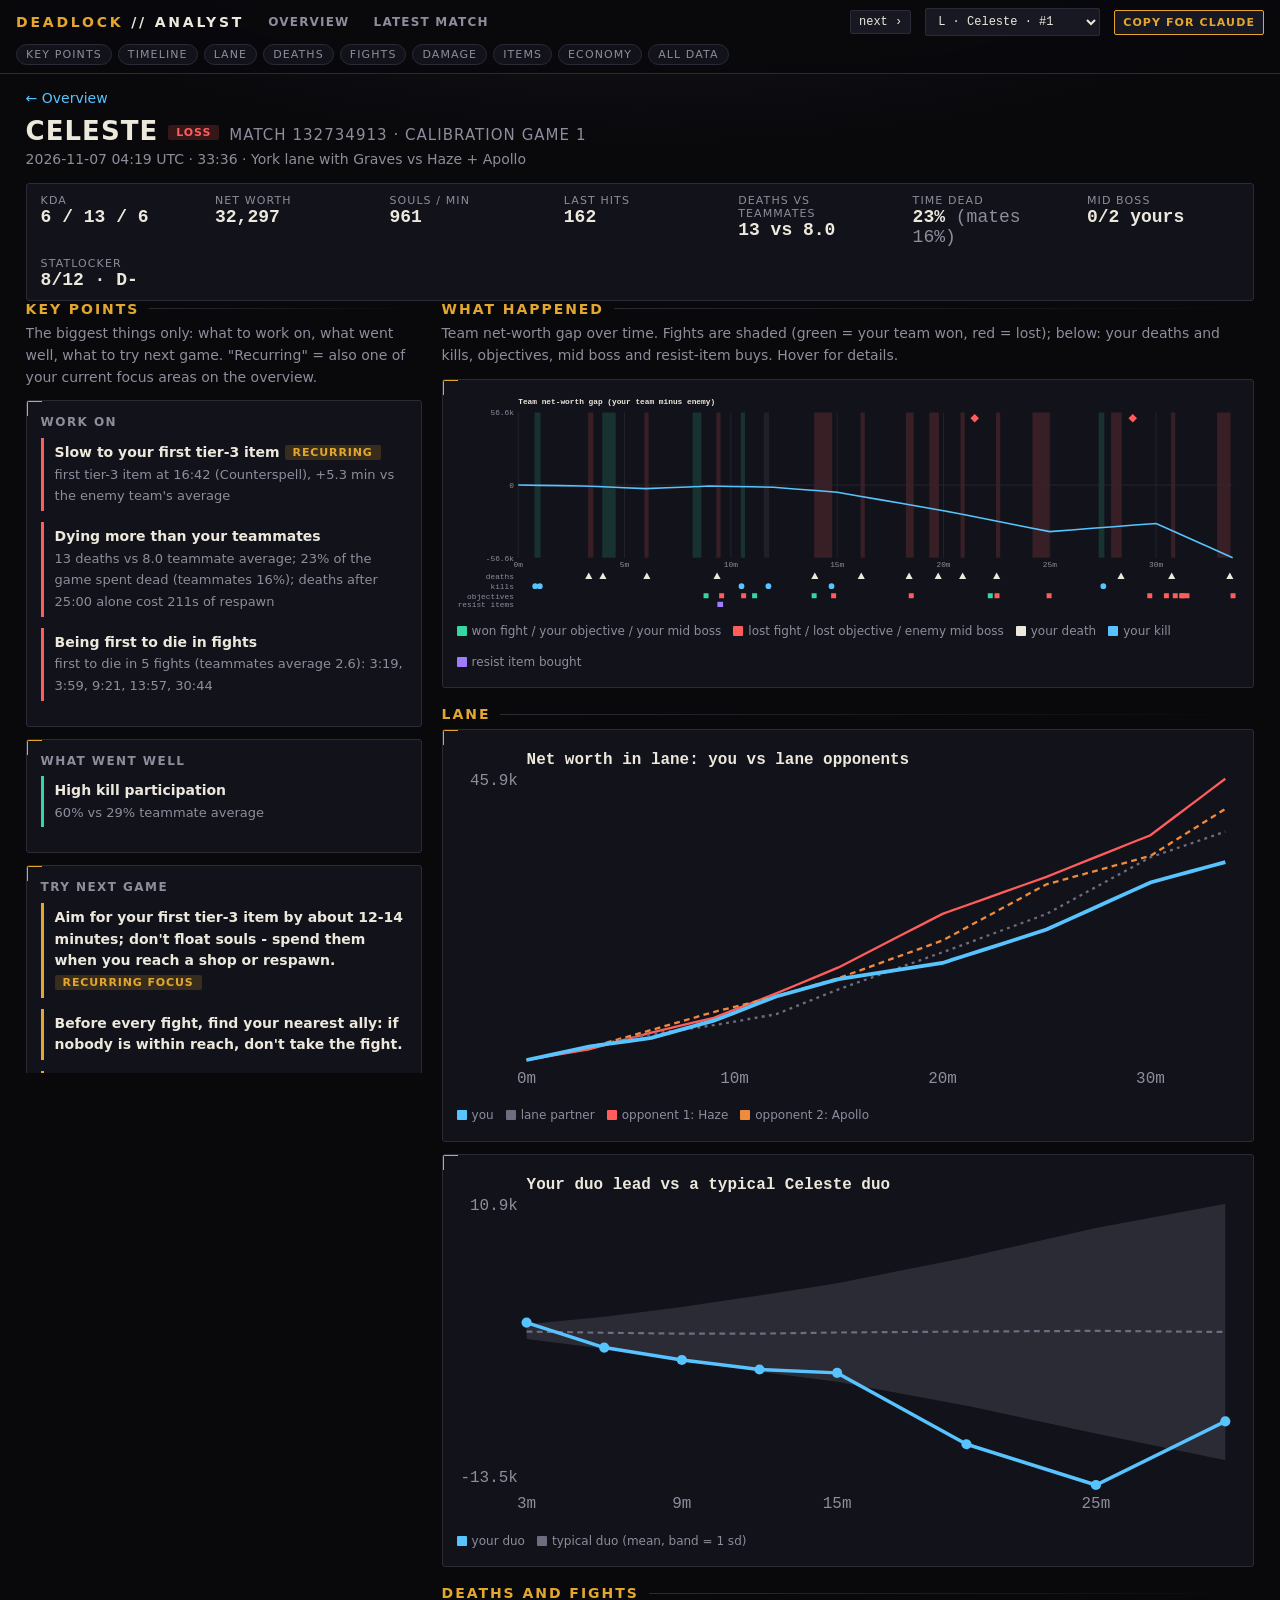
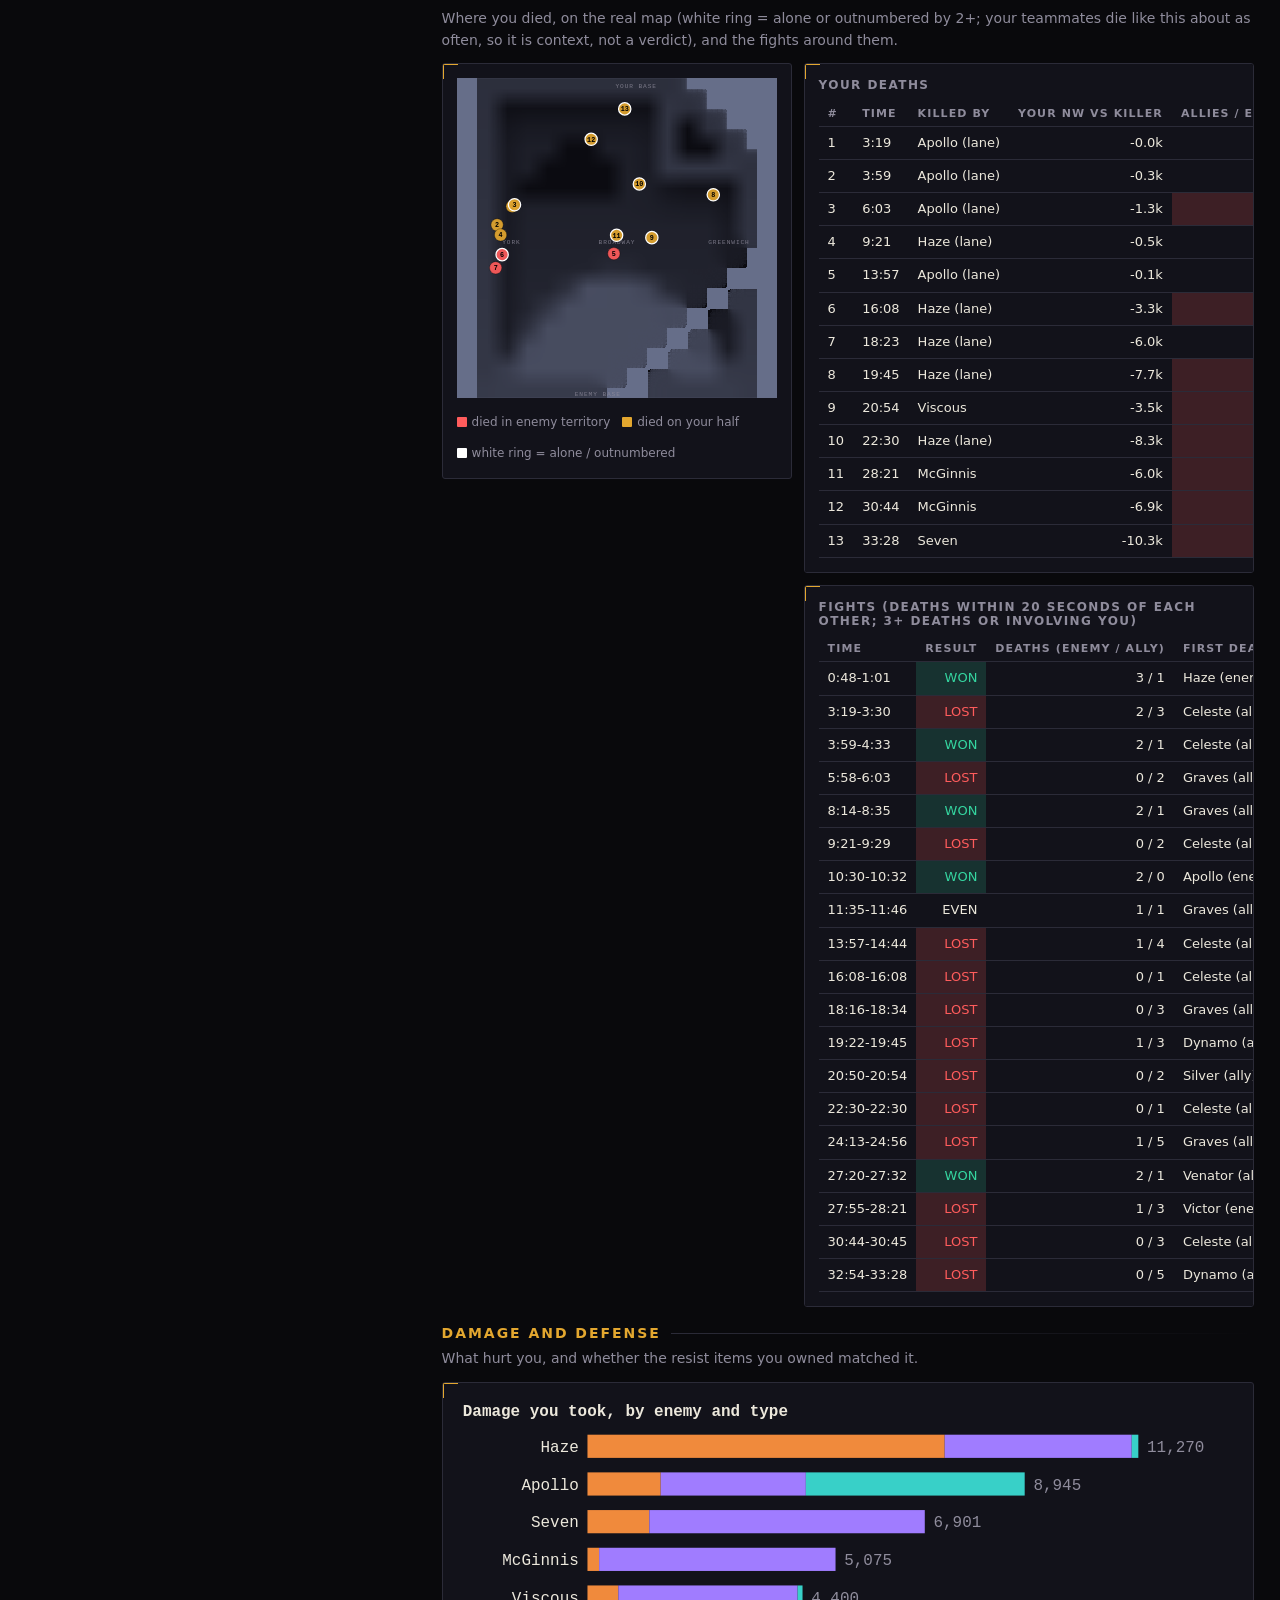
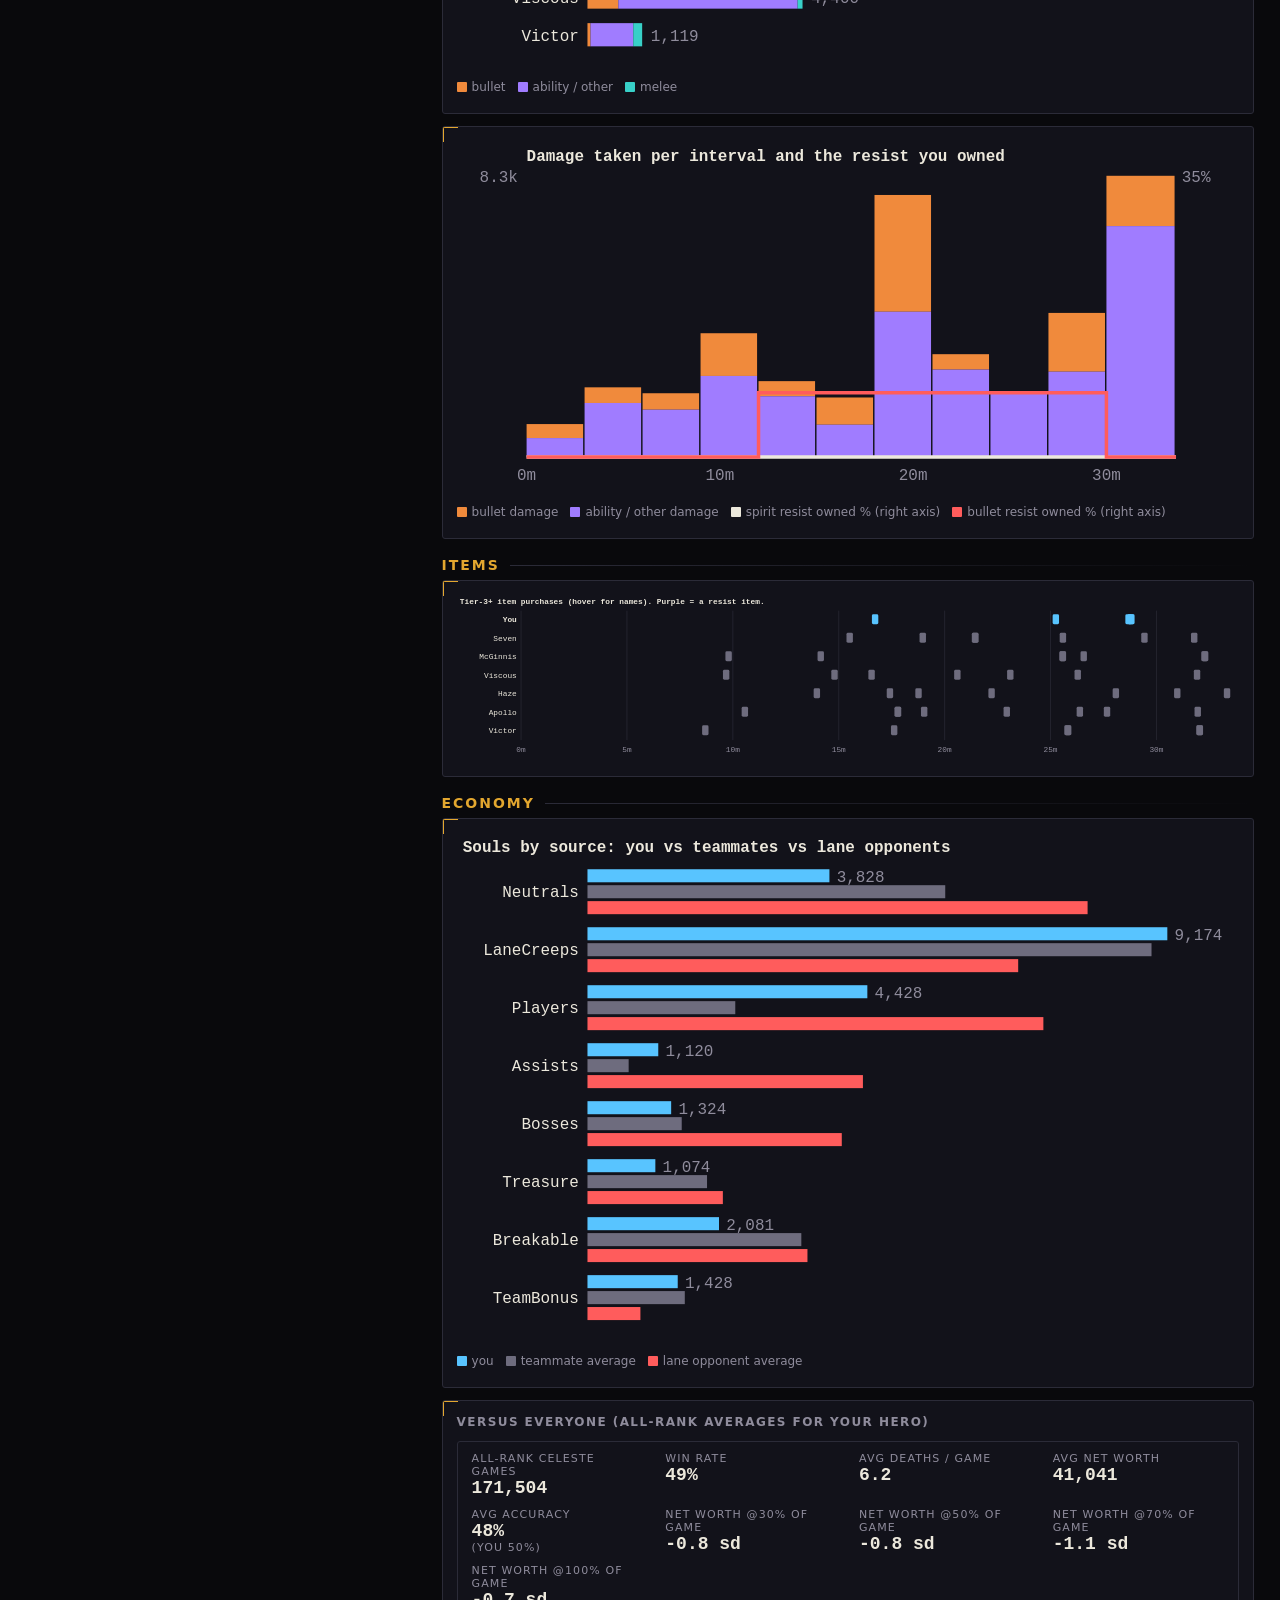
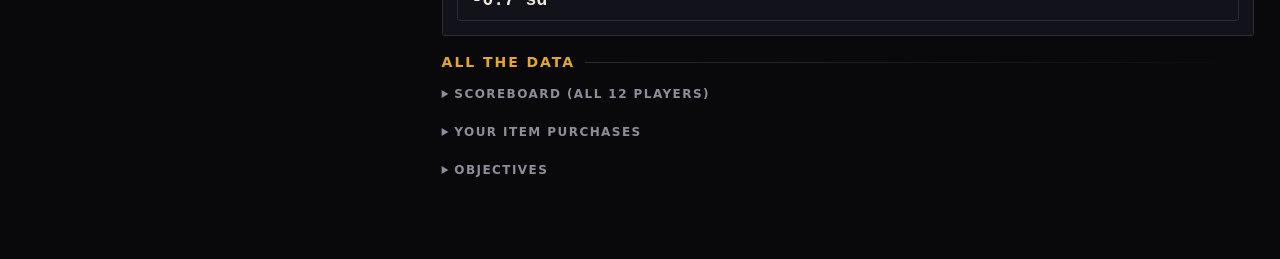
==== commit c8571ade: "Wide-screen layout: sticky coaching panel, multi-column grids, compact habit grid, cache-busted asse" ====
--- a/docs/matches/132734913.html
+++ b/docs/matches/132734913.html
@@ -1,20 +1,25 @@
 <!doctype html><html lang="en"><head><meta charset="utf-8"><meta name="viewport" content="width=device-width,initial-scale=1">
-<title>Match 132734913 - Celeste</title><link rel="stylesheet" href="../assets/lib.css"></head><body><header id="nav"></header><main>
+<title>Match 132734913 - Celeste</title><link rel="stylesheet" href="../assets/lib.css?v=1794200318"></head><body><header id="nav"></header><main>
 <div id="head"></div>
-<h2 id="s-points">Key points</h2><p class="sub">Only the biggest things: up to three to work on, what went well, and what to try next game. "Recurring" means it is also one of your current focus areas on the overview.</p>
-<div id="points"></div>
-<h2 id="s-timeline">What happened</h2><p class="sub">Team net-worth gap over time with the fights shaded (green = your team won it, red = lost), your deaths and kills, objectives, mid boss and resist-item purchases. Hover for details.</p>
-<div class="card" id="c-timeline"></div>
-<h2 id="s-lane">Lane</h2><div class="cols"><div class="card" id="c-lane1"></div><div class="card" id="c-lane2"></div></div>
-<h2 id="s-deaths">Deaths</h2><p class="sub">Where you died, on the real map. White ring = you were alone or outnumbered by 2+ (your teammates die like this about as often, so it is context, not a verdict).</p>
-<div class="cols"><div class="card"><div class="mapwrap" id="c-map"></div></div><div class="card"><div id="t-deaths"></div></div></div>
-<h2 id="s-fights">Fights</h2><p class="sub">Clusters of deaths within 20 seconds (3+ deaths or involving you).</p><div class="card" id="t-fights"></div>
-<h2 id="s-damage">Damage and defense</h2><p class="sub">What hurt you, and whether the resist items you owned matched it.</p>
-<div class="cols"><div class="card" id="c-dmg1"></div><div class="card" id="c-dmg2"></div></div>
-<h2 id="s-items">Items</h2><div class="card" id="c-items"></div>
-<h2 id="s-economy">Economy</h2><div class="cols"><div class="card" id="c-souls"></div><div class="card"><h3>Versus everyone (all-rank averages for your hero)</h3><div id="bench"></div></div></div>
-<h2 id="s-data">All the data</h2>
+<div class="layout">
+<aside class="coach" id="s-points"><h2>Key points</h2>
+<p class="sub">The biggest things only: what to work on, what went well, what to try next game. "Recurring" = also one of your current focus areas on the overview.</p>
+<div id="points"></div></aside>
+<div class="stage">
+<section id="s-timeline"><h2>What happened</h2><p class="sub">Team net-worth gap over time. Fights are shaded (green = your team won, red = lost); below: your deaths and kills, objectives, mid boss and resist-item buys. Hover for details.</p>
+<div class="card" id="c-timeline"></div></section>
+<section id="s-lane"><h2>Lane</h2><div class="cols"><div class="card" id="c-lane1"></div><div class="card" id="c-lane2"></div></div></section>
+<section id="s-deaths"><h2>Deaths and fights</h2><p class="sub">Where you died, on the real map (white ring = alone or outnumbered by 2+; your teammates die like this about as often, so it is context, not a verdict), and the fights around them.</p>
+<div class="deaths-grid"><div class="card"><div class="mapwrap" id="c-map"></div></div>
+<div class="stack"><div class="card"><h3>Your deaths</h3><div id="t-deaths"></div></div>
+<div class="card" id="s-fights"><h3>Fights (deaths within 20 seconds of each other; 3+ deaths or involving you)</h3><div id="t-fights"></div></div></div></div></section>
+<section id="s-damage"><h2>Damage and defense</h2><p class="sub">What hurt you, and whether the resist items you owned matched it.</p>
+<div class="cols"><div class="card" id="c-dmg1"></div><div class="card" id="c-dmg2"></div></div></section>
+<section id="s-items"><h2>Items</h2><div class="card" id="c-items"></div></section>
+<section id="s-economy"><h2>Economy</h2><div class="cols"><div class="card" id="c-souls"></div><div class="card"><h3>Versus everyone (all-rank averages for your hero)</h3><div id="bench"></div></div></div></section>
+<section id="s-data"><h2>All the data</h2>
 <details><summary>Scoreboard (all 12 players)</summary><div class="card" id="t-board"></div></details>
 <details><summary>Your item purchases</summary><div class="card" id="t-items"></div></details>
-<details><summary>Objectives</summary><div class="card" id="t-obj"></div></details>
-</main><script src="../assets/lib.js"></script><script>window.ASSET_BASE="../";const M={"schema":5,"id":132734913,"calib":1,"start":1794025162,"hero":"Celeste","hero_id":81,"team":1,"win":false,"dur":2016,"lane":"York","kda":[6,13,6],"nw":32297,"lh":162,"denies":4,"level":31,"lane_opp":["Haze","Apollo"],"lane_mate":["Graves"],"board":[{"slot":10,"me":false,"ally":true,"hero":"Graves","lane":"York","k":5,"d":10,"a":2,"nw":37261,"lh":186,"dmg":28313,"taken":29372,"heal":6709,"lvl":32},{"slot":9,"me":false,"ally":true,"hero":"Silver","lane":"Greenwich","k":2,"d":7,"a":1,"nw":33325,"lh":175,"dmg":14139,"taken":31848,"heal":7063,"lvl":31},{"slot":11,"me":false,"ally":true,"hero":"Venator","lane":"Broadway","k":6,"d":8,"a":2,"nw":32829,"lh":188,"dmg":30019,"taken":32084,"heal":3866,"lvl":31},{"slot":7,"me":true,"ally":true,"hero":"Celeste","lane":"York","k":6,"d":13,"a":6,"nw":32297,"lh":162,"dmg":25989,"taken":37710,"heal":5543,"lvl":31},{"slot":12,"me":false,"ally":true,"hero":"Dynamo","lane":"Broadway","k":1,"d":10,"a":5,"nw":31555,"lh":154,"dmg":20272,"taken":39934,"heal":9277,"lvl":30},{"slot":8,"me":false,"ally":true,"hero":"Pocket","lane":"Greenwich","k":0,"d":5,"a":5,"nw":30448,"lh":99,"dmg":19963,"taken":18178,"heal":822,"lvl":30},{"slot":5,"me":false,"ally":false,"hero":"Haze","lane":"York","k":15,"d":6,"a":27,"nw":45886,"lh":187,"dmg":39296,"taken":33050,"heal":9726,"lvl":35},{"slot":2,"me":false,"ally":false,"hero":"Seven","lane":"Greenwich","k":4,"d":0,"a":18,"nw":42740,"lh":276,"dmg":29962,"taken":9448,"heal":5935,"lvl":34},{"slot":1,"me":false,"ally":false,"hero":"McGinnis","lane":"Broadway","k":5,"d":2,"a":22,"nw":42670,"lh":212,"dmg":26713,"taken":20842,"heal":19001,"lvl":34},{"slot":3,"me":false,"ally":false,"hero":"Viscous","lane":"Greenwich","k":5,"d":2,"a":22,"nw":41127,"lh":105,"dmg":25766,"taken":15218,"heal":7530,"lvl":33},{"slot":6,"me":false,"ally":false,"hero":"Apollo","lane":"York","k":18,"d":6,"a":22,"nw":40968,"lh":106,"dmg":42105,"taken":33230,"heal":16336,"lvl":33},{"slot":4,"me":false,"ally":false,"hero":"Victor","lane":"Broadway","k":6,"d":4,"a":20,"nw":40966,"lh":109,"dmg":25284,"taken":26907,"heal":35175,"lvl":33}],"nw_curve":[{"t":0,"me":0,"opp":[0,0],"mate":[0],"gap":0},{"t":60,"me":724.3333333333334,"opp":[582.3333333333334,677.0],"mate":[745.0],"gap":-222.00000000000045},{"t":120,"me":1448.6666666666667,"opp":[1164.6666666666667,1354.0],"mate":[1490.0],"gap":-444.0000000000009},{"t":180,"me":2173.0,"opp":[1747.0,2031.0],"mate":[2235.0],"gap":-666.0},{"t":240,"me":2655.6666666666665,"opp":[2659.0,2987.0],"mate":[2899.3333333333335],"gap":-1367.9999999999982},{"t":300,"me":3138.3333333333335,"opp":[3571.0,3943.0],"mate":[3563.666666666667],"gap":-2070.0},{"t":360,"me":3621.0,"opp":[4483.0,4899.0],"mate":[4228.0],"gap":-2772.0},{"t":420,"me":4553.666666666667,"opp":[5282.0,5876.0],"mate":[4713.0],"gap":-2104.333333333332},{"t":480,"me":5486.333333333333,"opp":[6081.0,6853.0],"mate":[5198.0],"gap":-1436.6666666666642},{"t":540,"me":6419.0,"opp":[6880.0,7830.0],"mate":[5683.0],"gap":-769.0},{"t":600,"me":7730.666666666667,"opp":[8211.666666666666,8681.333333333334],"mate":[6278.666666666667],"gap":-1067.3333333333285},{"t":660,"me":9042.333333333334,"opp":[9543.333333333334,9532.666666666666],"mate":[6874.333333333333],"gap":-1365.6666666666715},{"t":720,"me":10354.0,"opp":[10875.0,10384.0],"mate":[7470.0],"gap":-1664.0},{"t":780,"me":11303.0,"opp":[12286.0,11375.666666666666],"mate":[8826.0],"gap":-2980.6666666666642},{"t":840,"me":12252.0,"opp":[13697.0,12367.333333333334],"mate":[10182.0],"gap":-4297.3333333333285},{"t":900,"me":13201.0,"opp":[15108.0,13359.0],"mate":[11538.0],"gap":-5614.0},{"t":960,"me":13728.6,"opp":[16854.4,14586.6],"mate":[12746.4],"gap":-8482.199999999997},{"t":1020,"me":14256.2,"opp":[18600.8,15814.2],"mate":[13954.8],"gap":-11350.399999999994},{"t":1080,"me":14783.8,"opp":[20347.2,17041.8],"mate":[15163.2],"gap":-14218.600000000006},{"t":1140,"me":15311.4,"opp":[22093.6,18269.4],"mate":[16371.6],"gap":-17086.800000000003},{"t":1200,"me":15839.0,"opp":[23840.0,19497.0],"mate":[17580.0],"gap":-19955.0},{"t":1260,"me":16927.6,"opp":[25049.6,21331.6],"mate":[18828.8],"gap":-23223.199999999997},{"t":1320,"me":18016.2,"opp":[26259.2,23166.2],"mate":[20077.6],"gap":-26491.399999999994},{"t":1380,"me":19104.8,"opp":[27468.8,25000.8],"mate":[21326.4],"gap":-29759.600000000006},{"t":1440,"me":20193.4,"opp":[28678.4,26835.4],"mate":[22575.2],"gap":-33027.79999999999},{"t":1500,"me":21282.0,"opp":[29888.0,28670.0],"mate":[23824.0],"gap":-36296.0},{"t":1560,"me":22820.6,"opp":[31246.4,29597.8],"mate":[25675.4],"gap":-35024.20000000001},{"t":1620,"me":24359.2,"opp":[32604.8,30525.6],"mate":[27526.8],"gap":-33752.399999999994},{"t":1680,"me":25897.8,"opp":[33963.2,31453.4],"mate":[29378.2],"gap":-32480.600000000006},{"t":1740,"me":27436.4,"opp":[35321.6,32381.2],"mate":[31229.6],"gap":-31208.79999999999},{"t":1800,"me":28975.0,"opp":[36680.0,33309.0],"mate":[33081.0],"gap":-29937.0},{"t":1860,"me":29897.777777777777,"opp":[39237.22222222222,35436.5],"mate":[34242.11111111111],"gap":-37354.77777777778},{"t":1920,"me":30820.555555555555,"opp":[41794.444444444445,37564.0],"mate":[35403.22222222222],"gap":-44772.55555555556},{"t":1980,"me":31743.333333333332,"opp":[44351.666666666664,39691.5],"mate":[36564.333333333336],"gap":-52190.333333333314},{"t":2016,"me":32297.0,"opp":[45886.0,40968.0],"mate":[37261.0],"gap":-56641.0}],"deaths":[{"t":199,"respawn":8,"ttk":15.8,"killer":"Apollo","killer_lane":true,"nw_me":2326,"nw_killer":2334,"allies":1,"enemies":2,"early":true,"caught":false,"hp":[20,33,34,22],"x":-7048,"y":2127,"side":"own"},{"t":239,"respawn":8,"ttk":14.4,"killer":"Apollo","killer_lane":true,"nw_me":2648,"nw_killer":2971,"allies":1,"enemies":2,"early":true,"caught":false,"hp":[100,90,64,3],"x":-8057,"y":884,"side":"own"},{"t":363,"respawn":10,"ttk":12.4,"killer":"Apollo","killer_lane":true,"nw_me":3668,"nw_killer":4948,"allies":0,"enemies":2,"early":true,"caught":true,"hp":[72,61,62,40],"x":-6888,"y":2234,"side":"own"},{"t":561,"respawn":17,"ttk":3.3,"killer":"Haze","killer_lane":true,"nw_me":6878,"nw_killer":7346,"allies":1,"enemies":2,"early":true,"caught":false,"hp":[93,76,78,64],"x":-7823,"y":205,"side":"own"},{"t":837,"respawn":26,"ttk":34.4,"killer":"Apollo","killer_lane":true,"nw_me":12205,"nw_killer":12318,"allies":1,"enemies":2,"early":false,"caught":false,"hp":[79,66,67,17],"x":-211,"y":-1056,"side":"enemy"},{"t":968,"respawn":30,"ttk":4.5,"killer":"Haze","killer_lane":true,"nw_me":13799,"nw_killer":17087,"allies":1,"enemies":3,"early":false,"caught":true,"hp":[100,100,100,77],"x":-7720,"y":-1118,"side":"enemy"},{"t":1103,"respawn":35,"ttk":16.1,"killer":"Haze","killer_lane":true,"nw_me":14986,"nw_killer":21017,"allies":2,"enemies":2,"early":false,"caught":false,"hp":[100,57,56,38],"x":-8153,"y":-2006,"side":"enemy"},{"t":1185,"respawn":38,"ttk":14.7,"killer":"Haze","killer_lane":true,"nw_me":15707,"nw_killer":23403,"allies":1,"enemies":4,"early":false,"caught":true,"hp":[61,63,41,30],"x":6470,"y":2908,"side":"own"},{"t":1254,"respawn":41,"ttk":5.5,"killer":"Viscous","killer_lane":false,"nw_me":16819,"nw_killer":20321,"allies":0,"enemies":4,"early":false,"caught":true,"hp":[100,100,99,60],"x":2342,"y":24,"side":"own"},{"t":1350,"respawn":46,"ttk":16.9,"killer":"Haze","killer_lane":true,"nw_me":18560,"nw_killer":26864,"allies":2,"enemies":4,"early":false,"caught":true,"hp":[80,64,52,51],"x":1501,"y":3634,"side":"own"},{"t":1701,"respawn":65,"ttk":7.6,"killer":"McGinnis","killer_lane":false,"nw_me":26436,"nw_killer":32390,"allies":0,"enemies":3,"early":false,"caught":true,"hp":[85,87,62,35],"x":-26,"y":181,"side":"own"},{"t":1844,"respawn":71,"ttk":10.3,"killer":"McGinnis","killer_lane":false,"nw_me":29652,"nw_killer":36515,"allies":1,"enemies":6,"early":false,"caught":true,"hp":[95,100,88,33],"x":-1736,"y":6631,"side":"own"},{"t":2008,"respawn":75,"ttk":7.2,"killer":"Seven","killer_lane":false,"nw_me":32174,"nw_killer":42512,"allies":1,"enemies":5,"early":false,"caught":true,"hp":[100,100,91,49],"x":520,"y":8676,"side":"own"}],"fights":[{"t0":48,"t1":61,"res":"won","theirs":3,"ours":1,"pres":"there","kill":true,"first":"Haze","first_me":false,"first_us":false},{"t0":199,"t1":210,"res":"lost","theirs":2,"ours":3,"pres":"died","kill":false,"first":"Celeste","first_me":true,"first_us":true},{"t0":239,"t1":273,"res":"won","theirs":2,"ours":1,"pres":"died","kill":false,"first":"Celeste","first_me":true,"first_us":true},{"t0":358,"t1":363,"res":"lost","theirs":0,"ours":2,"pres":"died","kill":false,"first":"Graves","first_me":false,"first_us":true},{"t0":494,"t1":515,"res":"won","theirs":2,"ours":1,"pres":"away","kill":false,"first":"Graves","first_me":false,"first_us":true},{"t0":561,"t1":569,"res":"lost","theirs":0,"ours":2,"pres":"died","kill":false,"first":"Celeste","first_me":true,"first_us":true},{"t0":630,"t1":632,"res":"won","theirs":2,"ours":0,"pres":"there","kill":true,"first":"Apollo","first_me":false,"first_us":false},{"t0":695,"t1":706,"res":"even","theirs":1,"ours":1,"pres":"there","kill":true,"first":"Graves","first_me":false,"first_us":true},{"t0":837,"t1":884,"res":"lost","theirs":1,"ours":4,"pres":"died","kill":true,"first":"Celeste","first_me":true,"first_us":true},{"t0":968,"t1":968,"res":"lost","theirs":0,"ours":1,"pres":"died","kill":false,"first":"Celeste","first_me":true,"first_us":true},{"t0":1096,"t1":1114,"res":"lost","theirs":0,"ours":3,"pres":"died","kill":false,"first":"Graves","first_me":false,"first_us":true},{"t0":1162,"t1":1185,"res":"lost","theirs":1,"ours":3,"pres":"died","kill":false,"first":"Dynamo","first_me":false,"first_us":true},{"t0":1250,"t1":1254,"res":"lost","theirs":0,"ours":2,"pres":"died","kill":false,"first":"Silver","first_me":false,"first_us":true},{"t0":1350,"t1":1350,"res":"lost","theirs":0,"ours":1,"pres":"died","kill":false,"first":"Celeste","first_me":true,"first_us":true},{"t0":1453,"t1":1496,"res":"lost","theirs":1,"ours":5,"pres":"away","kill":false,"first":"Graves","first_me":false,"first_us":true},{"t0":1640,"t1":1652,"res":"won","theirs":2,"ours":1,"pres":"away","kill":true,"first":"Venator","first_me":false,"first_us":true},{"t0":1675,"t1":1701,"res":"lost","theirs":1,"ours":3,"pres":"died","kill":false,"first":"Victor","first_me":false,"first_us":false},{"t0":1844,"t1":1845,"res":"lost","theirs":0,"ours":3,"pres":"died","kill":false,"first":"Celeste","first_me":true,"first_us":true},{"t0":1974,"t1":2008,"res":"lost","theirs":0,"ours":5,"pres":"died","kill":false,"first":"Dynamo","first_me":false,"first_us":true}],"kills":[48,61,630,706,884,1651],"midboss":[{"t":1288,"mine":false},{"t":1734,"mine":false}],"objectives":[{"t":529,"name":"Tier1_Lane4","mine":true},{"t":573,"name":"Tier1_Lane1","mine":false},{"t":635,"name":"Tier1_Lane4","mine":false},{"t":666,"name":"Tier1_Lane1","mine":true},{"t":834,"name":"Tier1_Lane3","mine":true},{"t":889,"name":"Tier1_Lane3","mine":false},{"t":1108,"name":"Tier2_Lane4","mine":false},{"t":1331,"name":"Tier2_Lane1","mine":true},{"t":1350,"name":"Tier2_Lane3","mine":false},{"t":1497,"name":"Tier2_Lane1","mine":false},{"t":1781,"name":"BarrackBoss_Lane3","mine":false},{"t":1828,"name":"BarrackBoss_Lane1","mine":false},{"t":1853,"name":"TitanShieldGenerator_2","mine":false},{"t":1871,"name":"BarrackBoss_Lane4","mine":false},{"t":1875,"name":"TitanShieldGenerator_1","mine":false},{"t":1886,"name":"Titan","mine":false},{"t":2016,"name":"Core","mine":false}],"dmg":[{"hero":"Haze","bullet":7308,"ability":3827,"melee":135},{"hero":"Apollo","bullet":1498,"ability":2970,"melee":4477},{"hero":"Seven","bullet":1265,"ability":5636,"melee":0},{"hero":"McGinnis","bullet":238,"ability":4837,"melee":0},{"hero":"Viscous","bullet":631,"ability":3669,"melee":100},{"hero":"Victor","bullet":62,"ability":875,"melee":182}],"dmg_intervals":[{"t":180,"total":970,"bullet":412,"other":558,"res_b":0.0,"res_s":0.0},{"t":360,"total":2052,"bullet":461,"other":1591,"res_b":0.0,"res_s":0.0},{"t":540,"total":1878,"bullet":484,"other":1394,"res_b":0.0,"res_s":0.0},{"t":720,"total":3645,"bullet":1258,"other":2387,"res_b":8.0,"res_s":0.0},{"t":900,"total":2234,"bullet":444,"other":1790,"res_b":8.0,"res_s":0.0},{"t":1080,"total":1753,"bullet":802,"other":951,"res_b":8.0,"res_s":0.0},{"t":1260,"total":7716,"bullet":3438,"other":4278,"res_b":8.0,"res_s":0.0},{"t":1440,"total":3028,"bullet":454,"other":2574,"res_b":8.0,"res_s":0.0},{"t":1620,"total":1910,"bullet":38,"other":1872,"res_b":8.0,"res_s":0.0},{"t":1800,"total":4243,"bullet":1730,"other":2513,"res_b":0.0,"res_s":0.0},{"t":2016,"total":8281,"bullet":1481,"other":6800,"res_b":0.0,"res_s":0.0}],"items":[{"t":10,"name":"Light Eater","tier":0,"slot":"ability","sold":null,"tags":[]},{"t":51,"name":"Light Eater","tier":0,"slot":"ability","sold":null,"tags":[]},{"t":63,"name":"Dazzling Trick","tier":0,"slot":"ability","sold":null,"tags":[]},{"t":87,"name":"Grit","tier":1,"slot":"vitality","sold":729,"tags":[]},{"t":137,"name":"Radiant Daggers","tier":0,"slot":"ability","sold":null,"tags":[]},{"t":159,"name":"High-Velocity Rounds","tier":1,"slot":"weapon","sold":650,"tags":[]},{"t":187,"name":"Radiant Daggers","tier":0,"slot":"ability","sold":null,"tags":[]},{"t":247,"name":"Mystic Expansion","tier":1,"slot":"spirit","sold":1720,"tags":[]},{"t":334,"name":"Radiant Daggers","tier":0,"slot":"ability","sold":null,"tags":[]},{"t":393,"name":"Shining Wonder","tier":0,"slot":"ability","sold":null,"tags":[]},{"t":482,"name":"Improved Spirit","tier":2,"slot":"spirit","sold":null,"tags":[]},{"t":485,"name":"Extra Regen","tier":1,"slot":"vitality","sold":1123,"tags":[]},{"t":570,"name":"Suppressor","tier":2,"slot":"spirit","sold":1726,"tags":["bullet_resist=8"]},{"t":617,"name":"Light Eater","tier":0,"slot":"ability","sold":null,"tags":[]},{"t":649,"name":"Mystic Burst","tier":1,"slot":"spirit","sold":1223,"tags":[]},{"t":650,"name":"Opening Rounds","tier":2,"slot":"weapon","sold":null,"tags":[]},{"t":680,"name":"Light Eater","tier":0,"slot":"ability","sold":null,"tags":[]},{"t":729,"name":"Weapon Shielding","tier":2,"slot":"vitality","sold":null,"tags":[]},{"t":807,"name":"Dazzling Trick","tier":0,"slot":"ability","sold":null,"tags":[]},{"t":850,"name":"Restorative Locket","tier":2,"slot":"vitality","sold":null,"tags":[]},{"t":926,"name":"Dazzling Trick","tier":0,"slot":"ability","sold":null,"tags":[]},{"t":1002,"name":"Counterspell","tier":3,"slot":"vitality","sold":null,"tags":[]},{"t":1123,"name":"Spirit Lifesteal","tier":2,"slot":"vitality","sold":1728,"tags":[]},{"t":1223,"name":"Rebuttal","tier":1,"slot":"vitality","sold":null,"tags":[]},{"t":1336,"name":"Radiant Daggers","tier":0,"slot":"ability","sold":null,"tags":[]},{"t":1514,"name":"Tankbuster","tier":3,"slot":"spirit","sold":null,"tags":[]},{"t":1608,"name":"Dazzling Trick","tier":0,"slot":"ability","sold":null,"tags":[]},{"t":1660,"name":"Shining Wonder","tier":0,"slot":"ability","sold":null,"tags":[]},{"t":1720,"name":"Blood Tribute","tier":3,"slot":"weapon","sold":null,"tags":[]},{"t":1726,"name":"Superior Cooldown","tier":3,"slot":"spirit","sold":null,"tags":[]},{"t":1728,"name":"Spiritual Overflow","tier":4,"slot":"weapon","sold":null,"tags":[]},{"t":1998,"name":"Shining Wonder","tier":0,"slot":"ability","sold":null,"tags":[]}],"enemy_t3":{"Seven":[{"t":930,"name":"Ballistic Enchantment"},{"t":1137,"name":"Toxic Bullets"},{"t":1285,"name":"Superior Duration"},{"t":1286,"name":"Superior Cooldown"},{"t":1534,"name":"Escalating Exposure"},{"t":1765,"name":"Spirit Burn"},{"t":1906,"name":"Infuser"}],"McGinnis":[{"t":587,"name":"Radiant Regeneration"},{"t":848,"name":"Heroic Aura"},{"t":1533,"name":"Escalating Exposure"},{"t":1534,"name":"Stamina Mastery"},{"t":1593,"name":"Rapid Recharge"},{"t":1935,"name":"Greater Expansion"},{"t":1937,"name":"Transcendent Cooldown"}],"Viscous":[{"t":580,"name":"Express Shot"},{"t":887,"name":"Rescue Beam"},{"t":992,"name":"Tankbuster"},{"t":1235,"name":"Spirit Snatch"},{"t":1385,"name":"Boundless Spirit"},{"t":1576,"name":"Divine Barrier"},{"t":1914,"name":"Mystic Reverb"}],"Haze":[{"t":837,"name":"Surge of Power"},{"t":1044,"name":"Tesla Bullets"},{"t":1125,"name":"Burst Fire"},{"t":1332,"name":"Ricochet"},{"t":1684,"name":"Lucky Shot"},{"t":1858,"name":"Vampiric Burst"},{"t":1999,"name":"Siphon Bullets"}],"Apollo":[{"t":633,"name":"Lifestrike"},{"t":1066,"name":"Point Blank"},{"t":1067,"name":"Spirit Snatch"},{"t":1141,"name":"Hunter's Aura"},{"t":1375,"name":"Counterspell"},{"t":1582,"name":"Crushing Fists"},{"t":1659,"name":"Superior Duration"},{"t":1916,"name":"Spirit Resilience"}],"Victor":[{"t":521,"name":"Radiant Regeneration"},{"t":1056,"name":"Rapid Recharge"},{"t":1547,"name":"Escalating Exposure"},{"t":1549,"name":"Infuser"},{"t":1921,"name":"Greater Expansion"},{"t":1922,"name":"Transcendent Cooldown"}]},"souls":{"Players":4428,"LaneCreeps":9174,"Neutrals":3828,"Bosses":1324,"Treasure":1074,"Denies":168,"TeamBonus":1428,"Breakable":2081,"AbilityAssassinate":0,"ItemTrophyCollector":0,"ItemCultistSacrifice":0,"ItemGooseEgg":0,"Assists":1120},"souls_team_avg":{"Players":2338.6,"LaneCreeps":8924.0,"Neutrals":5660.4,"Bosses":1491.2,"Treasure":1891.6,"Denies":152.4,"TeamBonus":1539.8,"Breakable":3383.4,"AbilityAssassinate":0.0,"ItemTrophyCollector":217.4,"ItemCultistSacrifice":339.0,"ItemGooseEgg":0.0,"Assists":651.6},"souls_lane_opp_avg":{"Players":7213.0,"LaneCreeps":6814.5,"Neutrals":7912.5,"Bosses":4023.5,"Treasure":2142.0,"Denies":231.5,"TeamBonus":837.5,"Breakable":3480.5,"AbilityAssassinate":0.0,"ItemTrophyCollector":0.0,"ItemCultistSacrifice":0.0,"ItemGooseEgg":0.0,"Assists":4358.0},"bench":{"hero_games":171504,"hero_winrate":0.4863909879652953,"hero_acc":0.48361227729789075,"hero_deaths":6.21605326989458,"hero_nw":41041.02383034798},"nw_z":{"30":{"me":7835.5999999999985,"avg":10083.789661375162,"z":-0.7507258308127595},"50":{"me":14150.68,"avg":19031.513363072914,"z":-0.8287875975954462},"70":{"me":19670.872000000003,"avg":29413.481312217933,"z":-1.1378820602153508},"100":{"me":32297.0,"avg":41037.78813386656,"z":-0.7246945261695535}},"lane_curve":[{"t":180,"mine":630.0,"mean":-147.9,"sd":643.7,"z":1.208482212210657},{"t":360,"mine":-1533.0,"mean":-249.3,"sd":1380.9,"z":-0.9296111231805344},{"t":540,"mine":-2608.0,"mean":-325.1,"sd":2315.4,"z":-0.9859635484149607},{"t":720,"mine":-3435.0,"mean":-326.0,"sd":3303.7,"z":-0.9410660774283379},{"t":900,"mine":-3728.0,"mean":-227.6,"sd":4278.7,"z":-0.8180989552901583},{"t":1200,"mine":-9918.0,"mean":-144.8,"sd":6423.5,"z":-1.5214758309332919},{"t":1500,"mine":-13452.0,"mean":-83.7,"sd":8909.1,"z":-1.50052193824292},{"t":1800,"mine":-7933.0,"mean":-182.8,"sd":11116.1,"z":-0.6972049549752161}],"kpi":{"deaths":13,"deaths_rel":5.0,"mate_deaths":8.0,"dead_pct":0.23313492063492064,"mate_dead_pct":0.16081349206349205,"early_deaths":4,"caught":8,"caught_pct":0.6153846153846154,"peer_caught_pct":0.65,"first_die":5,"mate_first_die":2.6,"fights":19,"fights_in":17,"ability_share":0.5784672500662954,"bullet_share":0.2917528507027314,"res_b_20":8.0,"res_s_20":0.0,"top_dealer":"Haze","top_dealer_share":0.2988597189074516,"top_dealer_bullet":0.6484472049689441,"first_t3":1002,"first_t3_delta":320.66666666666663,"kp":0.6,"mate_kp":0.29,"nw_z_end":-0.7246945261695535,"nw_z_50":-0.8287875975954462,"lane_z9":-0.9859635484149607,"lane_z15":-0.8180989552901583,"acc":0.496551724137931,"acc_delta":0.01293944684004028,"midboss_mine":0,"midboss_total":2,"spm":961.2202380952381,"win":false,"fights_lost_away":1},"sl":{"mvp":8,"grade":"D-","mmr":null}},P={"problems":[{"id":"t3","title":"Slow to your first tier-3 item","evidence":"first tier-3 item at 16:42 (Counterspell), +5.3 min vs the enemy team's average","recurring":true,"advice":["Aim for your first tier-3 item by about 12-14 minutes; don't float souls - spend them when you reach a shop or respawn.","Compare your first tier-3 time with the enemy list on the match page after every game."]},{"id":"deaths","title":"Dying more than your teammates","evidence":"13 deaths vs 8.0 teammate average; 23% of the game spent dead (teammates 16%); deaths after 25:00 alone cost 211s of respawn","recurring":false,"advice":["Before every fight, find your nearest ally: if nobody is within reach, don't take the fight.","When your team is behind, switch to safe farming and holding space; each late death costs 60-90 seconds of respawn.","After the game, look at which deaths came at full HP with no ally near - those are the avoidable ones."]},{"id":"first","title":"Being first to die in fights","evidence":"first to die in 5 fights (teammates average 2.6): 3:19, 3:59, 9:21, 13:57, 30:44","recurring":false,"advice":["Let an ally or the enemy commit first; stay a screen behind your team and join once their first abilities are used.","If you're being targeted early in a fight, fall back toward allies rather than forward."]}],"positives":[{"title":"High kill participation","evidence":"60% vs 29% teammate average"}],"next":[{"habit":"t3","text":"Aim for your first tier-3 item by about 12-14 minutes; don't float souls - spend them when you reach a shop or respawn.","recurring":true},{"habit":"deaths","text":"Before every fight, find your nearest ally: if nobody is within reach, don't take the fight.","recurring":false},{"habit":"first","text":"Let an ally or the enemy commit first; stay a screen behind your team and join once their first abilities are used.","recurring":false}],"all":[{"id":"deaths","title":"Dying more than your teammates","value":5.0,"flag":true,"sev":2.5,"evidence":"13 deaths vs 8.0 teammate average; 23% of the game spent dead (teammates 16%); deaths after 25:00 alone cost 211s of respawn"},{"id":"early","title":"Dying in the lane phase","value":4,"flag":true,"sev":1.3333333333333333,"evidence":"4 deaths before 10:00 (3:19, 3:59, 6:03, 9:21); Apollo killed you 3x"},{"id":"first","title":"Being first to die in fights","value":2.4,"flag":true,"sev":1.5999999999999999,"evidence":"first to die in 5 fights (teammates average 2.6): 3:19, 3:59, 9:21, 13:57, 30:44"},{"id":"resist","title":"Defensive items arrive late","value":2.334022805621851,"flag":true,"sev":1.066597719437815,"evidence":"58% of damage taken was ability/other, 29% bullet; at 20:00 you owned 0% spirit and 8% bullet resist (damage-weighted 2.3%); first resist item Suppressor at 9:30; top damage dealer Haze was 65% bullet and you owned 8% bullet resist"},{"id":"t3","title":"Slow to your first tier-3 item","value":320.66666666666663,"flag":true,"sev":2.1377777777777776,"evidence":"first tier-3 item at 16:42 (Counterspell), +5.3 min vs the enemy team's average"},{"id":"lane","title":"Losing the lane","value":-0.9859635484149607,"flag":false,"sev":0.0,"evidence":null},{"id":"souls","title":"Low souls overall","value":-0.7246945261695535,"flag":false,"sev":0.0,"evidence":null}]},F=[{"id":"resist","title":"Defensive items arrive late"},{"id":"t3","title":"Slow to your first tier-3 item"},{"id":"lane","title":"Losing the lane"}];renderNav({page:'match',current:132734913,games:[{"id":132734913,"label":"#1","win":false,"hero":"Celeste"},{"id":133285418,"label":"#2","win":false,"hero":"Celeste"},{"id":133338098,"label":"#3","win":false,"hero":"Celeste"},{"id":133808767,"label":"#4","win":false,"hero":"Wraith"},{"id":133897312,"label":"#5","win":false,"hero":"Celeste"},{"id":133922932,"label":"#6","win":true,"hero":"Celeste"},{"id":133950231,"label":"#7","win":false,"hero":"Celeste"},{"id":133974993,"label":"#8","win":true,"hero":"Celeste"},{"id":134073565,"label":"11-09","win":true,"hero":"Celeste"},{"id":134092208,"label":"11-09","win":false,"hero":"Celeste"},{"id":134114733,"label":"11-09","win":true,"hero":"Celeste"}],chips:[["s-points","Key points"],["s-timeline","Timeline"],["s-lane","Lane"],["s-deaths","Deaths"],["s-fights","Fights"],["s-damage","Damage"],["s-items","Items"],["s-economy","Economy"],["s-data","All data"]],brief:"# Deadlock coaching request: match 132734913\n\nYou are my Deadlock coach. Use ONLY the data below.\n1. Tell me what actually decided this game, in order of importance.\n2. Give me 2-3 specific teaching points (what to do differently, in which situation), tied to moments in the data.\n3. Say which of my recurring focus areas showed up, and what to try next game.\nSkip tiny mistakes. Be concrete, not generic.\n\n## Result\nCeleste - LOSS - 33:36 - York lane with Graves vs Haze + Apollo. KDA 6/13/6, net worth 32,297, 961 souls/min.\n\nMy current recurring focus areas: Defensive items arrive late, Slow to your first tier-3 item, Losing the lane\nStatlocker for this game: rank 8/12, grade D-\n\n## Key points the tool found\n- PROBLEM (recurring): Slow to your first tier-3 item - first tier-3 item at 16:42 (Counterspell), +5.3 min vs the enemy team's average\n- PROBLEM: Dying more than your teammates - 13 deaths vs 8.0 teammate average; 23% of the game spent dead (teammates 16%); deaths after 25:00 alone cost 211s of respawn\n- PROBLEM: Being first to die in fights - first to die in 5 fights (teammates average 2.6): 3:19, 3:59, 9:21, 13:57, 30:44\n- GOOD: High kill participation - 60% vs 29% teammate average\n\n## Deaths\n| time | killed by | allies/enemies near | HP% 20/10/5/2s before | map half | respawn |\n|---|---|---|---|---|---|\n| 3:19 | Apollo (lane opp) | 1/2 | 20/33/34/22 | own | 8s |\n| 3:59 | Apollo (lane opp) | 1/2 | 100/90/64/3 | own | 8s |\n| 6:03 | Apollo (lane opp) | 0/2 | 72/61/62/40 | own | 10s |\n| 9:21 | Haze (lane opp) | 1/2 | 93/76/78/64 | own | 17s |\n| 13:57 | Apollo (lane opp) | 1/2 | 79/66/67/17 | enemy | 26s |\n| 16:08 | Haze (lane opp) | 1/3 | 100/100/100/77 | enemy | 30s |\n| 18:23 | Haze (lane opp) | 2/2 | 100/57/56/38 | enemy | 35s |\n| 19:45 | Haze (lane opp) | 1/4 | 61/63/41/30 | own | 38s |\n| 20:54 | Viscous | 0/4 | 100/100/99/60 | own | 41s |\n| 22:30 | Haze (lane opp) | 2/4 | 80/64/52/51 | own | 46s |\n| 28:21 | McGinnis | 0/3 | 85/87/62/35 | own | 65s |\n| 30:44 | McGinnis | 1/6 | 95/100/88/33 | own | 71s |\n| 33:28 | Seven | 1/5 | 100/100/91/49 | own | 75s |\n\n## Fights (19; deaths cluster within 20s)\n- 0:48: WON (3 enemy/1 ally deaths), first death Haze (enemy), me: there + kill\n- 3:19: LOST (2 enemy/3 ally deaths), first death Celeste (ally), me: died\n- 3:59: WON (2 enemy/1 ally deaths), first death Celeste (ally), me: died\n- 5:58: LOST (0 enemy/2 ally deaths), first death Graves (ally), me: died\n- 8:14: WON (2 enemy/1 ally deaths), first death Graves (ally), me: away\n- 9:21: LOST (0 enemy/2 ally deaths), first death Celeste (ally), me: died\n- 10:30: WON (2 enemy/0 ally deaths), first death Apollo (enemy), me: there + kill\n- 11:35: EVEN (1 enemy/1 ally deaths), first death Graves (ally), me: there + kill\n- 13:57: LOST (1 enemy/4 ally deaths), first death Celeste (ally), me: died + kill\n- 16:08: LOST (0 enemy/1 ally deaths), first death Celeste (ally), me: died\n- 18:16: LOST (0 enemy/3 ally deaths), first death Graves (ally), me: died\n- 19:22: LOST (1 enemy/3 ally deaths), first death Dynamo (ally), me: died\n- 20:50: LOST (0 enemy/2 ally deaths), first death Silver (ally), me: died\n- 22:30: LOST (0 enemy/1 ally deaths), first death Celeste (ally), me: died\n- 24:13: LOST (1 enemy/5 ally deaths), first death Graves (ally), me: away\n- 27:20: WON (2 enemy/1 ally deaths), first death Venator (ally), me: away + kill\n- 27:55: LOST (1 enemy/3 ally deaths), first death Victor (enemy), me: died\n- 30:44: LOST (0 enemy/3 ally deaths), first death Celeste (ally), me: died\n- 32:54: LOST (0 enemy/5 ally deaths), first death Dynamo (ally), me: died\n\n## Lane vs a typical duo (all ranks)\n- 3:00: +778 souls vs typical (+1.2 sd)\n- 6:00: -1,284 souls vs typical (-0.9 sd)\n- 9:00: -2,283 souls vs typical (-1.0 sd)\n- 12:00: -3,109 souls vs typical (-0.9 sd)\n- 15:00: -3,500 souls vs typical (-0.8 sd)\n- 20:00: -9,773 souls vs typical (-1.5 sd)\n- 25:00: -13,368 souls vs typical (-1.5 sd)\n- 30:00: -7,750 souls vs typical (-0.7 sd)\n\n## Damage I took\n29% bullet, 58% ability/other. Top dealer Haze (65% bullet). Resist I owned at 20:00: 0% spirit, 8% bullet.\n- Haze: 11,270 (65% bullet)\n- Apollo: 8,945 (17% bullet)\n- Seven: 6,901 (18% bullet)\n- McGinnis: 5,075 (5% bullet)\n\n## Items (tier 3+ I kept, with resist items marked)\n- 16:42 Counterspell; 25:14 Tankbuster; 28:40 Blood Tribute; 28:46 Superior Cooldown; 28:48 Spiritual Overflow\n- Enemy first tier-3 items: Seven 15:30; McGinnis 9:47; Viscous 9:40; Haze 13:57; Apollo 10:33; Victor 8:41\n\n## Economy\n- Souls by source (me vs teammate avg): Neutrals 3,828 vs 5,660, LaneCreeps 9,174 vs 8,924, Players 4,428 vs 2,339, Assists 1,120 vs 652, Bosses 1,324 vs 1,491\n- Mid boss: 21:28 claimed by the enemy, 28:54 claimed by the enemy\n"});renderMatch(M,P,F);</script></body></html>+<details><summary>Objectives</summary><div class="card" id="t-obj"></div></details></section>
+</div></div>
+</main><script src="../assets/lib.js?v=1794200318"></script><script>window.ASSET_BASE="../";const M={"schema":5,"id":132734913,"calib":1,"start":1794025162,"hero":"Celeste","hero_id":81,"team":1,"win":false,"dur":2016,"lane":"York","kda":[6,13,6],"nw":32297,"lh":162,"denies":4,"level":31,"lane_opp":["Haze","Apollo"],"lane_mate":["Graves"],"board":[{"slot":10,"me":false,"ally":true,"hero":"Graves","lane":"York","k":5,"d":10,"a":2,"nw":37261,"lh":186,"dmg":28313,"taken":29372,"heal":6709,"lvl":32},{"slot":9,"me":false,"ally":true,"hero":"Silver","lane":"Greenwich","k":2,"d":7,"a":1,"nw":33325,"lh":175,"dmg":14139,"taken":31848,"heal":7063,"lvl":31},{"slot":11,"me":false,"ally":true,"hero":"Venator","lane":"Broadway","k":6,"d":8,"a":2,"nw":32829,"lh":188,"dmg":30019,"taken":32084,"heal":3866,"lvl":31},{"slot":7,"me":true,"ally":true,"hero":"Celeste","lane":"York","k":6,"d":13,"a":6,"nw":32297,"lh":162,"dmg":25989,"taken":37710,"heal":5543,"lvl":31},{"slot":12,"me":false,"ally":true,"hero":"Dynamo","lane":"Broadway","k":1,"d":10,"a":5,"nw":31555,"lh":154,"dmg":20272,"taken":39934,"heal":9277,"lvl":30},{"slot":8,"me":false,"ally":true,"hero":"Pocket","lane":"Greenwich","k":0,"d":5,"a":5,"nw":30448,"lh":99,"dmg":19963,"taken":18178,"heal":822,"lvl":30},{"slot":5,"me":false,"ally":false,"hero":"Haze","lane":"York","k":15,"d":6,"a":27,"nw":45886,"lh":187,"dmg":39296,"taken":33050,"heal":9726,"lvl":35},{"slot":2,"me":false,"ally":false,"hero":"Seven","lane":"Greenwich","k":4,"d":0,"a":18,"nw":42740,"lh":276,"dmg":29962,"taken":9448,"heal":5935,"lvl":34},{"slot":1,"me":false,"ally":false,"hero":"McGinnis","lane":"Broadway","k":5,"d":2,"a":22,"nw":42670,"lh":212,"dmg":26713,"taken":20842,"heal":19001,"lvl":34},{"slot":3,"me":false,"ally":false,"hero":"Viscous","lane":"Greenwich","k":5,"d":2,"a":22,"nw":41127,"lh":105,"dmg":25766,"taken":15218,"heal":7530,"lvl":33},{"slot":6,"me":false,"ally":false,"hero":"Apollo","lane":"York","k":18,"d":6,"a":22,"nw":40968,"lh":106,"dmg":42105,"taken":33230,"heal":16336,"lvl":33},{"slot":4,"me":false,"ally":false,"hero":"Victor","lane":"Broadway","k":6,"d":4,"a":20,"nw":40966,"lh":109,"dmg":25284,"taken":26907,"heal":35175,"lvl":33}],"nw_curve":[{"t":0,"me":0,"opp":[0,0],"mate":[0],"gap":0},{"t":60,"me":724.3333333333334,"opp":[582.3333333333334,677.0],"mate":[745.0],"gap":-222.00000000000045},{"t":120,"me":1448.6666666666667,"opp":[1164.6666666666667,1354.0],"mate":[1490.0],"gap":-444.0000000000009},{"t":180,"me":2173.0,"opp":[1747.0,2031.0],"mate":[2235.0],"gap":-666.0},{"t":240,"me":2655.6666666666665,"opp":[2659.0,2987.0],"mate":[2899.3333333333335],"gap":-1367.9999999999982},{"t":300,"me":3138.3333333333335,"opp":[3571.0,3943.0],"mate":[3563.666666666667],"gap":-2070.0},{"t":360,"me":3621.0,"opp":[4483.0,4899.0],"mate":[4228.0],"gap":-2772.0},{"t":420,"me":4553.666666666667,"opp":[5282.0,5876.0],"mate":[4713.0],"gap":-2104.333333333332},{"t":480,"me":5486.333333333333,"opp":[6081.0,6853.0],"mate":[5198.0],"gap":-1436.6666666666642},{"t":540,"me":6419.0,"opp":[6880.0,7830.0],"mate":[5683.0],"gap":-769.0},{"t":600,"me":7730.666666666667,"opp":[8211.666666666666,8681.333333333334],"mate":[6278.666666666667],"gap":-1067.3333333333285},{"t":660,"me":9042.333333333334,"opp":[9543.333333333334,9532.666666666666],"mate":[6874.333333333333],"gap":-1365.6666666666715},{"t":720,"me":10354.0,"opp":[10875.0,10384.0],"mate":[7470.0],"gap":-1664.0},{"t":780,"me":11303.0,"opp":[12286.0,11375.666666666666],"mate":[8826.0],"gap":-2980.6666666666642},{"t":840,"me":12252.0,"opp":[13697.0,12367.333333333334],"mate":[10182.0],"gap":-4297.3333333333285},{"t":900,"me":13201.0,"opp":[15108.0,13359.0],"mate":[11538.0],"gap":-5614.0},{"t":960,"me":13728.6,"opp":[16854.4,14586.6],"mate":[12746.4],"gap":-8482.199999999997},{"t":1020,"me":14256.2,"opp":[18600.8,15814.2],"mate":[13954.8],"gap":-11350.399999999994},{"t":1080,"me":14783.8,"opp":[20347.2,17041.8],"mate":[15163.2],"gap":-14218.600000000006},{"t":1140,"me":15311.4,"opp":[22093.6,18269.4],"mate":[16371.6],"gap":-17086.800000000003},{"t":1200,"me":15839.0,"opp":[23840.0,19497.0],"mate":[17580.0],"gap":-19955.0},{"t":1260,"me":16927.6,"opp":[25049.6,21331.6],"mate":[18828.8],"gap":-23223.199999999997},{"t":1320,"me":18016.2,"opp":[26259.2,23166.2],"mate":[20077.6],"gap":-26491.399999999994},{"t":1380,"me":19104.8,"opp":[27468.8,25000.8],"mate":[21326.4],"gap":-29759.600000000006},{"t":1440,"me":20193.4,"opp":[28678.4,26835.4],"mate":[22575.2],"gap":-33027.79999999999},{"t":1500,"me":21282.0,"opp":[29888.0,28670.0],"mate":[23824.0],"gap":-36296.0},{"t":1560,"me":22820.6,"opp":[31246.4,29597.8],"mate":[25675.4],"gap":-35024.20000000001},{"t":1620,"me":24359.2,"opp":[32604.8,30525.6],"mate":[27526.8],"gap":-33752.399999999994},{"t":1680,"me":25897.8,"opp":[33963.2,31453.4],"mate":[29378.2],"gap":-32480.600000000006},{"t":1740,"me":27436.4,"opp":[35321.6,32381.2],"mate":[31229.6],"gap":-31208.79999999999},{"t":1800,"me":28975.0,"opp":[36680.0,33309.0],"mate":[33081.0],"gap":-29937.0},{"t":1860,"me":29897.777777777777,"opp":[39237.22222222222,35436.5],"mate":[34242.11111111111],"gap":-37354.77777777778},{"t":1920,"me":30820.555555555555,"opp":[41794.444444444445,37564.0],"mate":[35403.22222222222],"gap":-44772.55555555556},{"t":1980,"me":31743.333333333332,"opp":[44351.666666666664,39691.5],"mate":[36564.333333333336],"gap":-52190.333333333314},{"t":2016,"me":32297.0,"opp":[45886.0,40968.0],"mate":[37261.0],"gap":-56641.0}],"deaths":[{"t":199,"respawn":8,"ttk":15.8,"killer":"Apollo","killer_lane":true,"nw_me":2326,"nw_killer":2334,"allies":1,"enemies":2,"early":true,"caught":false,"hp":[20,33,34,22],"x":-7048,"y":2127,"side":"own"},{"t":239,"respawn":8,"ttk":14.4,"killer":"Apollo","killer_lane":true,"nw_me":2648,"nw_killer":2971,"allies":1,"enemies":2,"early":true,"caught":false,"hp":[100,90,64,3],"x":-8057,"y":884,"side":"own"},{"t":363,"respawn":10,"ttk":12.4,"killer":"Apollo","killer_lane":true,"nw_me":3668,"nw_killer":4948,"allies":0,"enemies":2,"early":true,"caught":true,"hp":[72,61,62,40],"x":-6888,"y":2234,"side":"own"},{"t":561,"respawn":17,"ttk":3.3,"killer":"Haze","killer_lane":true,"nw_me":6878,"nw_killer":7346,"allies":1,"enemies":2,"early":true,"caught":false,"hp":[93,76,78,64],"x":-7823,"y":205,"side":"own"},{"t":837,"respawn":26,"ttk":34.4,"killer":"Apollo","killer_lane":true,"nw_me":12205,"nw_killer":12318,"allies":1,"enemies":2,"early":false,"caught":false,"hp":[79,66,67,17],"x":-211,"y":-1056,"side":"enemy"},{"t":968,"respawn":30,"ttk":4.5,"killer":"Haze","killer_lane":true,"nw_me":13799,"nw_killer":17087,"allies":1,"enemies":3,"early":false,"caught":true,"hp":[100,100,100,77],"x":-7720,"y":-1118,"side":"enemy"},{"t":1103,"respawn":35,"ttk":16.1,"killer":"Haze","killer_lane":true,"nw_me":14986,"nw_killer":21017,"allies":2,"enemies":2,"early":false,"caught":false,"hp":[100,57,56,38],"x":-8153,"y":-2006,"side":"enemy"},{"t":1185,"respawn":38,"ttk":14.7,"killer":"Haze","killer_lane":true,"nw_me":15707,"nw_killer":23403,"allies":1,"enemies":4,"early":false,"caught":true,"hp":[61,63,41,30],"x":6470,"y":2908,"side":"own"},{"t":1254,"respawn":41,"ttk":5.5,"killer":"Viscous","killer_lane":false,"nw_me":16819,"nw_killer":20321,"allies":0,"enemies":4,"early":false,"caught":true,"hp":[100,100,99,60],"x":2342,"y":24,"side":"own"},{"t":1350,"respawn":46,"ttk":16.9,"killer":"Haze","killer_lane":true,"nw_me":18560,"nw_killer":26864,"allies":2,"enemies":4,"early":false,"caught":true,"hp":[80,64,52,51],"x":1501,"y":3634,"side":"own"},{"t":1701,"respawn":65,"ttk":7.6,"killer":"McGinnis","killer_lane":false,"nw_me":26436,"nw_killer":32390,"allies":0,"enemies":3,"early":false,"caught":true,"hp":[85,87,62,35],"x":-26,"y":181,"side":"own"},{"t":1844,"respawn":71,"ttk":10.3,"killer":"McGinnis","killer_lane":false,"nw_me":29652,"nw_killer":36515,"allies":1,"enemies":6,"early":false,"caught":true,"hp":[95,100,88,33],"x":-1736,"y":6631,"side":"own"},{"t":2008,"respawn":75,"ttk":7.2,"killer":"Seven","killer_lane":false,"nw_me":32174,"nw_killer":42512,"allies":1,"enemies":5,"early":false,"caught":true,"hp":[100,100,91,49],"x":520,"y":8676,"side":"own"}],"fights":[{"t0":48,"t1":61,"res":"won","theirs":3,"ours":1,"pres":"there","kill":true,"first":"Haze","first_me":false,"first_us":false},{"t0":199,"t1":210,"res":"lost","theirs":2,"ours":3,"pres":"died","kill":false,"first":"Celeste","first_me":true,"first_us":true},{"t0":239,"t1":273,"res":"won","theirs":2,"ours":1,"pres":"died","kill":false,"first":"Celeste","first_me":true,"first_us":true},{"t0":358,"t1":363,"res":"lost","theirs":0,"ours":2,"pres":"died","kill":false,"first":"Graves","first_me":false,"first_us":true},{"t0":494,"t1":515,"res":"won","theirs":2,"ours":1,"pres":"away","kill":false,"first":"Graves","first_me":false,"first_us":true},{"t0":561,"t1":569,"res":"lost","theirs":0,"ours":2,"pres":"died","kill":false,"first":"Celeste","first_me":true,"first_us":true},{"t0":630,"t1":632,"res":"won","theirs":2,"ours":0,"pres":"there","kill":true,"first":"Apollo","first_me":false,"first_us":false},{"t0":695,"t1":706,"res":"even","theirs":1,"ours":1,"pres":"there","kill":true,"first":"Graves","first_me":false,"first_us":true},{"t0":837,"t1":884,"res":"lost","theirs":1,"ours":4,"pres":"died","kill":true,"first":"Celeste","first_me":true,"first_us":true},{"t0":968,"t1":968,"res":"lost","theirs":0,"ours":1,"pres":"died","kill":false,"first":"Celeste","first_me":true,"first_us":true},{"t0":1096,"t1":1114,"res":"lost","theirs":0,"ours":3,"pres":"died","kill":false,"first":"Graves","first_me":false,"first_us":true},{"t0":1162,"t1":1185,"res":"lost","theirs":1,"ours":3,"pres":"died","kill":false,"first":"Dynamo","first_me":false,"first_us":true},{"t0":1250,"t1":1254,"res":"lost","theirs":0,"ours":2,"pres":"died","kill":false,"first":"Silver","first_me":false,"first_us":true},{"t0":1350,"t1":1350,"res":"lost","theirs":0,"ours":1,"pres":"died","kill":false,"first":"Celeste","first_me":true,"first_us":true},{"t0":1453,"t1":1496,"res":"lost","theirs":1,"ours":5,"pres":"away","kill":false,"first":"Graves","first_me":false,"first_us":true},{"t0":1640,"t1":1652,"res":"won","theirs":2,"ours":1,"pres":"away","kill":true,"first":"Venator","first_me":false,"first_us":true},{"t0":1675,"t1":1701,"res":"lost","theirs":1,"ours":3,"pres":"died","kill":false,"first":"Victor","first_me":false,"first_us":false},{"t0":1844,"t1":1845,"res":"lost","theirs":0,"ours":3,"pres":"died","kill":false,"first":"Celeste","first_me":true,"first_us":true},{"t0":1974,"t1":2008,"res":"lost","theirs":0,"ours":5,"pres":"died","kill":false,"first":"Dynamo","first_me":false,"first_us":true}],"kills":[48,61,630,706,884,1651],"midboss":[{"t":1288,"mine":false},{"t":1734,"mine":false}],"objectives":[{"t":529,"name":"Tier1_Lane4","mine":true},{"t":573,"name":"Tier1_Lane1","mine":false},{"t":635,"name":"Tier1_Lane4","mine":false},{"t":666,"name":"Tier1_Lane1","mine":true},{"t":834,"name":"Tier1_Lane3","mine":true},{"t":889,"name":"Tier1_Lane3","mine":false},{"t":1108,"name":"Tier2_Lane4","mine":false},{"t":1331,"name":"Tier2_Lane1","mine":true},{"t":1350,"name":"Tier2_Lane3","mine":false},{"t":1497,"name":"Tier2_Lane1","mine":false},{"t":1781,"name":"BarrackBoss_Lane3","mine":false},{"t":1828,"name":"BarrackBoss_Lane1","mine":false},{"t":1853,"name":"TitanShieldGenerator_2","mine":false},{"t":1871,"name":"BarrackBoss_Lane4","mine":false},{"t":1875,"name":"TitanShieldGenerator_1","mine":false},{"t":1886,"name":"Titan","mine":false},{"t":2016,"name":"Core","mine":false}],"dmg":[{"hero":"Haze","bullet":7308,"ability":3827,"melee":135},{"hero":"Apollo","bullet":1498,"ability":2970,"melee":4477},{"hero":"Seven","bullet":1265,"ability":5636,"melee":0},{"hero":"McGinnis","bullet":238,"ability":4837,"melee":0},{"hero":"Viscous","bullet":631,"ability":3669,"melee":100},{"hero":"Victor","bullet":62,"ability":875,"melee":182}],"dmg_intervals":[{"t":180,"total":970,"bullet":412,"other":558,"res_b":0.0,"res_s":0.0},{"t":360,"total":2052,"bullet":461,"other":1591,"res_b":0.0,"res_s":0.0},{"t":540,"total":1878,"bullet":484,"other":1394,"res_b":0.0,"res_s":0.0},{"t":720,"total":3645,"bullet":1258,"other":2387,"res_b":8.0,"res_s":0.0},{"t":900,"total":2234,"bullet":444,"other":1790,"res_b":8.0,"res_s":0.0},{"t":1080,"total":1753,"bullet":802,"other":951,"res_b":8.0,"res_s":0.0},{"t":1260,"total":7716,"bullet":3438,"other":4278,"res_b":8.0,"res_s":0.0},{"t":1440,"total":3028,"bullet":454,"other":2574,"res_b":8.0,"res_s":0.0},{"t":1620,"total":1910,"bullet":38,"other":1872,"res_b":8.0,"res_s":0.0},{"t":1800,"total":4243,"bullet":1730,"other":2513,"res_b":0.0,"res_s":0.0},{"t":2016,"total":8281,"bullet":1481,"other":6800,"res_b":0.0,"res_s":0.0}],"items":[{"t":10,"name":"Light Eater","tier":0,"slot":"ability","sold":null,"tags":[]},{"t":51,"name":"Light Eater","tier":0,"slot":"ability","sold":null,"tags":[]},{"t":63,"name":"Dazzling Trick","tier":0,"slot":"ability","sold":null,"tags":[]},{"t":87,"name":"Grit","tier":1,"slot":"vitality","sold":729,"tags":[]},{"t":137,"name":"Radiant Daggers","tier":0,"slot":"ability","sold":null,"tags":[]},{"t":159,"name":"High-Velocity Rounds","tier":1,"slot":"weapon","sold":650,"tags":[]},{"t":187,"name":"Radiant Daggers","tier":0,"slot":"ability","sold":null,"tags":[]},{"t":247,"name":"Mystic Expansion","tier":1,"slot":"spirit","sold":1720,"tags":[]},{"t":334,"name":"Radiant Daggers","tier":0,"slot":"ability","sold":null,"tags":[]},{"t":393,"name":"Shining Wonder","tier":0,"slot":"ability","sold":null,"tags":[]},{"t":482,"name":"Improved Spirit","tier":2,"slot":"spirit","sold":null,"tags":[]},{"t":485,"name":"Extra Regen","tier":1,"slot":"vitality","sold":1123,"tags":[]},{"t":570,"name":"Suppressor","tier":2,"slot":"spirit","sold":1726,"tags":["bullet_resist=8"]},{"t":617,"name":"Light Eater","tier":0,"slot":"ability","sold":null,"tags":[]},{"t":649,"name":"Mystic Burst","tier":1,"slot":"spirit","sold":1223,"tags":[]},{"t":650,"name":"Opening Rounds","tier":2,"slot":"weapon","sold":null,"tags":[]},{"t":680,"name":"Light Eater","tier":0,"slot":"ability","sold":null,"tags":[]},{"t":729,"name":"Weapon Shielding","tier":2,"slot":"vitality","sold":null,"tags":[]},{"t":807,"name":"Dazzling Trick","tier":0,"slot":"ability","sold":null,"tags":[]},{"t":850,"name":"Restorative Locket","tier":2,"slot":"vitality","sold":null,"tags":[]},{"t":926,"name":"Dazzling Trick","tier":0,"slot":"ability","sold":null,"tags":[]},{"t":1002,"name":"Counterspell","tier":3,"slot":"vitality","sold":null,"tags":[]},{"t":1123,"name":"Spirit Lifesteal","tier":2,"slot":"vitality","sold":1728,"tags":[]},{"t":1223,"name":"Rebuttal","tier":1,"slot":"vitality","sold":null,"tags":[]},{"t":1336,"name":"Radiant Daggers","tier":0,"slot":"ability","sold":null,"tags":[]},{"t":1514,"name":"Tankbuster","tier":3,"slot":"spirit","sold":null,"tags":[]},{"t":1608,"name":"Dazzling Trick","tier":0,"slot":"ability","sold":null,"tags":[]},{"t":1660,"name":"Shining Wonder","tier":0,"slot":"ability","sold":null,"tags":[]},{"t":1720,"name":"Blood Tribute","tier":3,"slot":"weapon","sold":null,"tags":[]},{"t":1726,"name":"Superior Cooldown","tier":3,"slot":"spirit","sold":null,"tags":[]},{"t":1728,"name":"Spiritual Overflow","tier":4,"slot":"weapon","sold":null,"tags":[]},{"t":1998,"name":"Shining Wonder","tier":0,"slot":"ability","sold":null,"tags":[]}],"enemy_t3":{"Seven":[{"t":930,"name":"Ballistic Enchantment"},{"t":1137,"name":"Toxic Bullets"},{"t":1285,"name":"Superior Duration"},{"t":1286,"name":"Superior Cooldown"},{"t":1534,"name":"Escalating Exposure"},{"t":1765,"name":"Spirit Burn"},{"t":1906,"name":"Infuser"}],"McGinnis":[{"t":587,"name":"Radiant Regeneration"},{"t":848,"name":"Heroic Aura"},{"t":1533,"name":"Escalating Exposure"},{"t":1534,"name":"Stamina Mastery"},{"t":1593,"name":"Rapid Recharge"},{"t":1935,"name":"Greater Expansion"},{"t":1937,"name":"Transcendent Cooldown"}],"Viscous":[{"t":580,"name":"Express Shot"},{"t":887,"name":"Rescue Beam"},{"t":992,"name":"Tankbuster"},{"t":1235,"name":"Spirit Snatch"},{"t":1385,"name":"Boundless Spirit"},{"t":1576,"name":"Divine Barrier"},{"t":1914,"name":"Mystic Reverb"}],"Haze":[{"t":837,"name":"Surge of Power"},{"t":1044,"name":"Tesla Bullets"},{"t":1125,"name":"Burst Fire"},{"t":1332,"name":"Ricochet"},{"t":1684,"name":"Lucky Shot"},{"t":1858,"name":"Vampiric Burst"},{"t":1999,"name":"Siphon Bullets"}],"Apollo":[{"t":633,"name":"Lifestrike"},{"t":1066,"name":"Point Blank"},{"t":1067,"name":"Spirit Snatch"},{"t":1141,"name":"Hunter's Aura"},{"t":1375,"name":"Counterspell"},{"t":1582,"name":"Crushing Fists"},{"t":1659,"name":"Superior Duration"},{"t":1916,"name":"Spirit Resilience"}],"Victor":[{"t":521,"name":"Radiant Regeneration"},{"t":1056,"name":"Rapid Recharge"},{"t":1547,"name":"Escalating Exposure"},{"t":1549,"name":"Infuser"},{"t":1921,"name":"Greater Expansion"},{"t":1922,"name":"Transcendent Cooldown"}]},"souls":{"Players":4428,"LaneCreeps":9174,"Neutrals":3828,"Bosses":1324,"Treasure":1074,"Denies":168,"TeamBonus":1428,"Breakable":2081,"AbilityAssassinate":0,"ItemTrophyCollector":0,"ItemCultistSacrifice":0,"ItemGooseEgg":0,"Assists":1120},"souls_team_avg":{"Players":2338.6,"LaneCreeps":8924.0,"Neutrals":5660.4,"Bosses":1491.2,"Treasure":1891.6,"Denies":152.4,"TeamBonus":1539.8,"Breakable":3383.4,"AbilityAssassinate":0.0,"ItemTrophyCollector":217.4,"ItemCultistSacrifice":339.0,"ItemGooseEgg":0.0,"Assists":651.6},"souls_lane_opp_avg":{"Players":7213.0,"LaneCreeps":6814.5,"Neutrals":7912.5,"Bosses":4023.5,"Treasure":2142.0,"Denies":231.5,"TeamBonus":837.5,"Breakable":3480.5,"AbilityAssassinate":0.0,"ItemTrophyCollector":0.0,"ItemCultistSacrifice":0.0,"ItemGooseEgg":0.0,"Assists":4358.0},"bench":{"hero_games":171504,"hero_winrate":0.4863909879652953,"hero_acc":0.48361227729789075,"hero_deaths":6.21605326989458,"hero_nw":41041.02383034798},"nw_z":{"30":{"me":7835.5999999999985,"avg":10083.789661375162,"z":-0.7507258308127595},"50":{"me":14150.68,"avg":19031.513363072914,"z":-0.8287875975954462},"70":{"me":19670.872000000003,"avg":29413.481312217933,"z":-1.1378820602153508},"100":{"me":32297.0,"avg":41037.78813386656,"z":-0.7246945261695535}},"lane_curve":[{"t":180,"mine":630.0,"mean":-147.9,"sd":643.7,"z":1.208482212210657},{"t":360,"mine":-1533.0,"mean":-249.3,"sd":1380.9,"z":-0.9296111231805344},{"t":540,"mine":-2608.0,"mean":-325.1,"sd":2315.4,"z":-0.9859635484149607},{"t":720,"mine":-3435.0,"mean":-326.0,"sd":3303.7,"z":-0.9410660774283379},{"t":900,"mine":-3728.0,"mean":-227.6,"sd":4278.7,"z":-0.8180989552901583},{"t":1200,"mine":-9918.0,"mean":-144.8,"sd":6423.5,"z":-1.5214758309332919},{"t":1500,"mine":-13452.0,"mean":-83.7,"sd":8909.1,"z":-1.50052193824292},{"t":1800,"mine":-7933.0,"mean":-182.8,"sd":11116.1,"z":-0.6972049549752161}],"kpi":{"deaths":13,"deaths_rel":5.0,"mate_deaths":8.0,"dead_pct":0.23313492063492064,"mate_dead_pct":0.16081349206349205,"early_deaths":4,"caught":8,"caught_pct":0.6153846153846154,"peer_caught_pct":0.65,"first_die":5,"mate_first_die":2.6,"fights":19,"fights_in":17,"ability_share":0.5784672500662954,"bullet_share":0.2917528507027314,"res_b_20":8.0,"res_s_20":0.0,"top_dealer":"Haze","top_dealer_share":0.2988597189074516,"top_dealer_bullet":0.6484472049689441,"first_t3":1002,"first_t3_delta":320.66666666666663,"kp":0.6,"mate_kp":0.29,"nw_z_end":-0.7246945261695535,"nw_z_50":-0.8287875975954462,"lane_z9":-0.9859635484149607,"lane_z15":-0.8180989552901583,"acc":0.496551724137931,"acc_delta":0.01293944684004028,"midboss_mine":0,"midboss_total":2,"spm":961.2202380952381,"win":false,"fights_lost_away":1},"sl":{"mvp":8,"grade":"D-","mmr":null}},P={"problems":[{"id":"t3","title":"Slow to your first tier-3 item","evidence":"first tier-3 item at 16:42 (Counterspell), +5.3 min vs the enemy team's average","recurring":true,"advice":["Aim for your first tier-3 item by about 12-14 minutes; don't float souls - spend them when you reach a shop or respawn.","Compare your first tier-3 time with the enemy list on the match page after every game."]},{"id":"deaths","title":"Dying more than your teammates","evidence":"13 deaths vs 8.0 teammate average; 23% of the game spent dead (teammates 16%); deaths after 25:00 alone cost 211s of respawn","recurring":false,"advice":["Before every fight, find your nearest ally: if nobody is within reach, don't take the fight.","When your team is behind, switch to safe farming and holding space; each late death costs 60-90 seconds of respawn.","After the game, look at which deaths came at full HP with no ally near - those are the avoidable ones."]},{"id":"first","title":"Being first to die in fights","evidence":"first to die in 5 fights (teammates average 2.6): 3:19, 3:59, 9:21, 13:57, 30:44","recurring":false,"advice":["Let an ally or the enemy commit first; stay a screen behind your team and join once their first abilities are used.","If you're being targeted early in a fight, fall back toward allies rather than forward."]}],"positives":[{"title":"High kill participation","evidence":"60% vs 29% teammate average"}],"next":[{"habit":"t3","text":"Aim for your first tier-3 item by about 12-14 minutes; don't float souls - spend them when you reach a shop or respawn.","recurring":true},{"habit":"deaths","text":"Before every fight, find your nearest ally: if nobody is within reach, don't take the fight.","recurring":false},{"habit":"first","text":"Let an ally or the enemy commit first; stay a screen behind your team and join once their first abilities are used.","recurring":false}],"all":[{"id":"deaths","title":"Dying more than your teammates","value":5.0,"flag":true,"sev":2.5,"evidence":"13 deaths vs 8.0 teammate average; 23% of the game spent dead (teammates 16%); deaths after 25:00 alone cost 211s of respawn"},{"id":"early","title":"Dying in the lane phase","value":4,"flag":true,"sev":1.3333333333333333,"evidence":"4 deaths before 10:00 (3:19, 3:59, 6:03, 9:21); Apollo killed you 3x"},{"id":"first","title":"Being first to die in fights","value":2.4,"flag":true,"sev":1.5999999999999999,"evidence":"first to die in 5 fights (teammates average 2.6): 3:19, 3:59, 9:21, 13:57, 30:44"},{"id":"resist","title":"Defensive items arrive late","value":2.334022805621851,"flag":true,"sev":1.066597719437815,"evidence":"58% of damage taken was ability/other, 29% bullet; at 20:00 you owned 0% spirit and 8% bullet resist (damage-weighted 2.3%); first resist item Suppressor at 9:30; top damage dealer Haze was 65% bullet and you owned 8% bullet resist"},{"id":"t3","title":"Slow to your first tier-3 item","value":320.66666666666663,"flag":true,"sev":2.1377777777777776,"evidence":"first tier-3 item at 16:42 (Counterspell), +5.3 min vs the enemy team's average"},{"id":"lane","title":"Losing the lane","value":-0.9859635484149607,"flag":false,"sev":0.0,"evidence":null},{"id":"souls","title":"Low souls overall","value":-0.7246945261695535,"flag":false,"sev":0.0,"evidence":null}]},F=[{"id":"resist","title":"Defensive items arrive late"},{"id":"t3","title":"Slow to your first tier-3 item"},{"id":"lane","title":"Losing the lane"}];renderNav({page:'match',current:132734913,games:[{"id":132734913,"label":"#1","win":false,"hero":"Celeste"},{"id":133285418,"label":"#2","win":false,"hero":"Celeste"},{"id":133338098,"label":"#3","win":false,"hero":"Celeste"},{"id":133808767,"label":"#4","win":false,"hero":"Wraith"},{"id":133897312,"label":"#5","win":false,"hero":"Celeste"},{"id":133922932,"label":"#6","win":true,"hero":"Celeste"},{"id":133950231,"label":"#7","win":false,"hero":"Celeste"},{"id":133974993,"label":"#8","win":true,"hero":"Celeste"},{"id":134073565,"label":"11-09","win":true,"hero":"Celeste"},{"id":134092208,"label":"11-09","win":false,"hero":"Celeste"},{"id":134114733,"label":"11-09","win":true,"hero":"Celeste"}],chips:[["s-points","Key points"],["s-timeline","Timeline"],["s-lane","Lane"],["s-deaths","Deaths"],["s-fights","Fights"],["s-damage","Damage"],["s-items","Items"],["s-economy","Economy"],["s-data","All data"]],brief:"# Deadlock coaching request: match 132734913\n\nYou are my Deadlock coach. Use ONLY the data below.\n1. Tell me what actually decided this game, in order of importance.\n2. Give me 2-3 specific teaching points (what to do differently, in which situation), tied to moments in the data.\n3. Say which of my recurring focus areas showed up, and what to try next game.\nSkip tiny mistakes. Be concrete, not generic.\n\n## Result\nCeleste - LOSS - 33:36 - York lane with Graves vs Haze + Apollo. KDA 6/13/6, net worth 32,297, 961 souls/min.\n\nMy current recurring focus areas: Defensive items arrive late, Slow to your first tier-3 item, Losing the lane\nStatlocker for this game: rank 8/12, grade D-\n\n## Key points the tool found\n- PROBLEM (recurring): Slow to your first tier-3 item - first tier-3 item at 16:42 (Counterspell), +5.3 min vs the enemy team's average\n- PROBLEM: Dying more than your teammates - 13 deaths vs 8.0 teammate average; 23% of the game spent dead (teammates 16%); deaths after 25:00 alone cost 211s of respawn\n- PROBLEM: Being first to die in fights - first to die in 5 fights (teammates average 2.6): 3:19, 3:59, 9:21, 13:57, 30:44\n- GOOD: High kill participation - 60% vs 29% teammate average\n\n## Deaths\n| time | killed by | allies/enemies near | HP% 20/10/5/2s before | map half | respawn |\n|---|---|---|---|---|---|\n| 3:19 | Apollo (lane opp) | 1/2 | 20/33/34/22 | own | 8s |\n| 3:59 | Apollo (lane opp) | 1/2 | 100/90/64/3 | own | 8s |\n| 6:03 | Apollo (lane opp) | 0/2 | 72/61/62/40 | own | 10s |\n| 9:21 | Haze (lane opp) | 1/2 | 93/76/78/64 | own | 17s |\n| 13:57 | Apollo (lane opp) | 1/2 | 79/66/67/17 | enemy | 26s |\n| 16:08 | Haze (lane opp) | 1/3 | 100/100/100/77 | enemy | 30s |\n| 18:23 | Haze (lane opp) | 2/2 | 100/57/56/38 | enemy | 35s |\n| 19:45 | Haze (lane opp) | 1/4 | 61/63/41/30 | own | 38s |\n| 20:54 | Viscous | 0/4 | 100/100/99/60 | own | 41s |\n| 22:30 | Haze (lane opp) | 2/4 | 80/64/52/51 | own | 46s |\n| 28:21 | McGinnis | 0/3 | 85/87/62/35 | own | 65s |\n| 30:44 | McGinnis | 1/6 | 95/100/88/33 | own | 71s |\n| 33:28 | Seven | 1/5 | 100/100/91/49 | own | 75s |\n\n## Fights (19; deaths cluster within 20s)\n- 0:48: WON (3 enemy/1 ally deaths), first death Haze (enemy), me: there + kill\n- 3:19: LOST (2 enemy/3 ally deaths), first death Celeste (ally), me: died\n- 3:59: WON (2 enemy/1 ally deaths), first death Celeste (ally), me: died\n- 5:58: LOST (0 enemy/2 ally deaths), first death Graves (ally), me: died\n- 8:14: WON (2 enemy/1 ally deaths), first death Graves (ally), me: away\n- 9:21: LOST (0 enemy/2 ally deaths), first death Celeste (ally), me: died\n- 10:30: WON (2 enemy/0 ally deaths), first death Apollo (enemy), me: there + kill\n- 11:35: EVEN (1 enemy/1 ally deaths), first death Graves (ally), me: there + kill\n- 13:57: LOST (1 enemy/4 ally deaths), first death Celeste (ally), me: died + kill\n- 16:08: LOST (0 enemy/1 ally deaths), first death Celeste (ally), me: died\n- 18:16: LOST (0 enemy/3 ally deaths), first death Graves (ally), me: died\n- 19:22: LOST (1 enemy/3 ally deaths), first death Dynamo (ally), me: died\n- 20:50: LOST (0 enemy/2 ally deaths), first death Silver (ally), me: died\n- 22:30: LOST (0 enemy/1 ally deaths), first death Celeste (ally), me: died\n- 24:13: LOST (1 enemy/5 ally deaths), first death Graves (ally), me: away\n- 27:20: WON (2 enemy/1 ally deaths), first death Venator (ally), me: away + kill\n- 27:55: LOST (1 enemy/3 ally deaths), first death Victor (enemy), me: died\n- 30:44: LOST (0 enemy/3 ally deaths), first death Celeste (ally), me: died\n- 32:54: LOST (0 enemy/5 ally deaths), first death Dynamo (ally), me: died\n\n## Lane vs a typical duo (all ranks)\n- 3:00: +778 souls vs typical (+1.2 sd)\n- 6:00: -1,284 souls vs typical (-0.9 sd)\n- 9:00: -2,283 souls vs typical (-1.0 sd)\n- 12:00: -3,109 souls vs typical (-0.9 sd)\n- 15:00: -3,500 souls vs typical (-0.8 sd)\n- 20:00: -9,773 souls vs typical (-1.5 sd)\n- 25:00: -13,368 souls vs typical (-1.5 sd)\n- 30:00: -7,750 souls vs typical (-0.7 sd)\n\n## Damage I took\n29% bullet, 58% ability/other. Top dealer Haze (65% bullet). Resist I owned at 20:00: 0% spirit, 8% bullet.\n- Haze: 11,270 (65% bullet)\n- Apollo: 8,945 (17% bullet)\n- Seven: 6,901 (18% bullet)\n- McGinnis: 5,075 (5% bullet)\n\n## Items (tier 3+ I kept, with resist items marked)\n- 16:42 Counterspell; 25:14 Tankbuster; 28:40 Blood Tribute; 28:46 Superior Cooldown; 28:48 Spiritual Overflow\n- Enemy first tier-3 items: Seven 15:30; McGinnis 9:47; Viscous 9:40; Haze 13:57; Apollo 10:33; Victor 8:41\n\n## Economy\n- Souls by source (me vs teammate avg): Neutrals 3,828 vs 5,660, LaneCreeps 9,174 vs 8,924, Players 4,428 vs 2,339, Assists 1,120 vs 652, Bosses 1,324 vs 1,491\n- Mid boss: 21:28 claimed by the enemy, 28:54 claimed by the enemy\n"});renderMatch(M,P,F);</script></body></html>
--- a/docs/assets/lib.css
+++ b/docs/assets/lib.css
@@ -11,17 +11,17 @@
 html{scroll-behavior:smooth;scroll-padding-top:104px}
 body{margin:0;background:var(--bg);background-image:radial-gradient(1200px 500px at 50% -200px,#1b1a26 0,transparent 70%);color:var(--ink);
   font:14px/1.55 "Segoe UI",system-ui,-apple-system,sans-serif;font-variant-numeric:tabular-nums}
-main{max-width:1180px;margin:0 auto;padding:18px 16px 60px}
+main{max-width:1840px;margin:0 auto;padding:14px clamp(12px,2vw,28px) 60px}
 a{color:var(--accent);text-decoration:none}a:hover{text-decoration:underline}
 h1{font:700 26px/1.2 var(--display);letter-spacing:.04em;text-transform:uppercase;margin:6px 0 2px}
-h2{font:700 15px/1.2 var(--display);letter-spacing:.14em;text-transform:uppercase;margin:34px 0 6px;color:var(--brand);display:flex;align-items:center;gap:10px}
+h2{font:700 14px/1.2 var(--display);letter-spacing:.14em;text-transform:uppercase;margin:22px 0 6px;color:var(--brand);display:flex;align-items:center;gap:10px}
 h2::after{content:"";flex:1;height:1px;background:linear-gradient(90deg,var(--line),transparent)}
 h3{font:700 12px/1.2 var(--display);letter-spacing:.12em;text-transform:uppercase;color:var(--mute);margin:0 0 8px}
 .sub{color:var(--mute);margin:0 0 12px;max-width:92ch}code{font-family:var(--mono);font-size:12px;background:var(--panel2);padding:1px 5px;border-radius:2px}
 
 /* top bar */
 #nav{position:sticky;top:0;z-index:20;background:rgba(9,9,12,.92);backdrop-filter:blur(8px);border-bottom:1px solid var(--line)}
-#nav .row{max-width:1180px;margin:0 auto;padding:8px 16px;display:flex;align-items:center;gap:14px;flex-wrap:wrap}
+#nav .row{max-width:1840px;margin:0 auto;padding:8px 16px;display:flex;align-items:center;gap:14px;flex-wrap:wrap}
 #nav .brand{font:700 14px var(--display);letter-spacing:.2em;color:var(--brand);text-transform:uppercase;white-space:nowrap}
 #nav .brand b{color:var(--ink)}
 #nav .links{display:flex;gap:4px;flex-wrap:wrap}
@@ -31,7 +31,7 @@
 #nav select,#nav button{background:var(--panel2);color:var(--ink);border:1px solid var(--line);border-radius:2px;padding:5px 8px;font:12px var(--mono);cursor:pointer}
 #nav button.cp{border-color:var(--brand);color:var(--brand);font:700 11px var(--display);letter-spacing:.1em;text-transform:uppercase}
 #nav button.cp:hover{background:var(--brand);color:var(--bg)}
-#nav .chips{max-width:1180px;margin:0 auto;padding:0 16px 8px;display:flex;gap:6px;overflow-x:auto}
+#nav .chips{max-width:1840px;margin:0 auto;padding:0 16px 8px;display:flex;gap:6px;overflow-x:auto}
 #nav .chips a{white-space:nowrap;font:11px var(--display);letter-spacing:.1em;text-transform:uppercase;color:var(--mute);padding:3px 9px;background:var(--panel);border:1px solid var(--line);border-radius:99px}
 #nav .chips a:hover{color:var(--ink);border-color:var(--brand);text-decoration:none}
 .pn{display:flex;gap:8px}.pn a{font:12px var(--mono);padding:4px 8px;background:var(--panel2);border:1px solid var(--line);border-radius:2px;color:var(--ink)}
@@ -39,7 +39,7 @@
 /* cards */
 .card{background:var(--panel);border:1px solid var(--line);border-radius:3px;padding:14px;overflow-x:auto;position:relative}
 .card::before{content:"";position:absolute;left:-1px;top:-1px;width:14px;height:14px;border-left:2px solid var(--brand);border-top:2px solid var(--brand);pointer-events:none}
-.cols{display:grid;grid-template-columns:repeat(auto-fit,minmax(310px,1fr));gap:12px}
+.cols{display:grid;grid-template-columns:repeat(auto-fit,minmax(min(100%,420px),1fr));gap:12px;align-items:start}
 .pill{display:inline-block;padding:1px 8px;border-radius:2px;font:700 11px var(--display);letter-spacing:.08em;text-transform:uppercase;white-space:nowrap;vertical-align:middle}
 .pill.win{background:var(--soft-win);color:var(--win)}.pill.loss{background:var(--soft-loss);color:var(--loss)}
 .pill.warn{background:var(--soft-warn);color:var(--warn)}.pill.info{background:var(--soft-info);color:var(--accent)}.pill.mute{background:var(--panel2);color:var(--mute)}
@@ -52,7 +52,36 @@
 svg text{fill:var(--ink);font:11px var(--mono)}svg .mute{fill:var(--mute)}svg .axis{stroke:var(--line);fill:none}svg.wide{min-width:760px}
 .legend{display:flex;flex-wrap:wrap;gap:12px;margin:8px 0 2px;color:var(--mute);font-size:12px}.legend i{display:inline-block;width:10px;height:10px;border-radius:1px;margin-right:5px;vertical-align:-1px}
 details{margin:8px 0}summary{cursor:pointer;font:700 12px var(--display);letter-spacing:.12em;text-transform:uppercase;padding:8px 0;color:var(--mute)}summary:hover{color:var(--ink)}
-.kv{display:flex;flex-wrap:wrap;gap:8px 26px;margin-top:10px}.kv div{font:11px var(--display);letter-spacing:.1em;text-transform:uppercase;color:var(--mute)}
+.kv{display:grid;grid-template-columns:repeat(auto-fit,minmax(150px,1fr));gap:10px 22px;margin-top:12px;padding:10px 14px;background:var(--panel);border:1px solid var(--line);border-radius:3px}.kv div{font:11px var(--display);letter-spacing:.1em;text-transform:uppercase;color:var(--mute)}
 .kv b{display:block;font:700 18px var(--mono);letter-spacing:0;text-transform:none;color:var(--ink)}
 .hero-h{display:flex;align-items:baseline;gap:12px;flex-wrap:wrap}.mapwrap{max-width:520px;margin:0 auto}
 @media (max-width:640px){#nav .links{display:none}main{padding:12px 10px 50px}}
+
+/* ---------------------------------------------------------------- wide-screen layout
+   Match page: a sticky coaching panel on the left, the charts in a responsive grid on the right.
+   Overview: panels sit side by side. Everything collapses to one column below ~1280px. */
+.layout{display:grid;grid-template-columns:minmax(0,1fr);gap:16px;align-items:start}
+.stage{min-width:0}.stage>section>h2:first-child{margin-top:18px}
+.stage>section:first-child>h2:first-child{margin-top:0}
+aside.coach{min-width:0}aside.coach>h2{margin-top:0}
+.stack{display:flex;flex-direction:column;gap:12px}
+.deaths-grid{display:grid;grid-template-columns:minmax(0,520px) minmax(0,1fr);gap:12px;align-items:start}
+.two{display:grid;grid-template-columns:minmax(0,1fr);gap:14px;align-items:start}
+.two>section{min-width:0}.two>section>h2:first-child{margin-top:18px}
+.suggest{column-count:2;column-gap:22px}.suggest .pt{break-inside:avoid}
+.card .sub{font-size:13px}
+@media (min-width:1280px){
+  .layout{grid-template-columns:400px minmax(0,1fr)}
+  aside.coach{position:sticky;top:112px;max-height:calc(100vh - 128px);overflow-y:auto;padding-right:4px;scrollbar-width:thin}
+  .two{grid-template-columns:minmax(0,1.25fr) minmax(0,1fr)}
+  .two.even{grid-template-columns:minmax(0,1fr) minmax(0,1fr)}
+  .two.map-first{grid-template-columns:minmax(0,.8fr) minmax(0,1.2fr)}
+}
+@media (min-width:1700px){.layout{grid-template-columns:440px minmax(0,1fr)}}
+@media (max-width:1279px){.deaths-grid{grid-template-columns:minmax(0,1fr)}.suggest{column-count:1}}
+
+/* compact tables (the habit grid) and centred symbol cells */
+table.compact th,table.compact td{padding:5px 6px}table.compact td{text-align:center}
+table.compact td:nth-child(-n+4),table.compact th:nth-child(-n+4){text-align:left}
+/* mid-width screens: a smaller map so the deaths table keeps enough room */
+@media (min-width:1280px) and (max-width:1599px){.deaths-grid{grid-template-columns:minmax(0,350px) minmax(0,1fr)}}
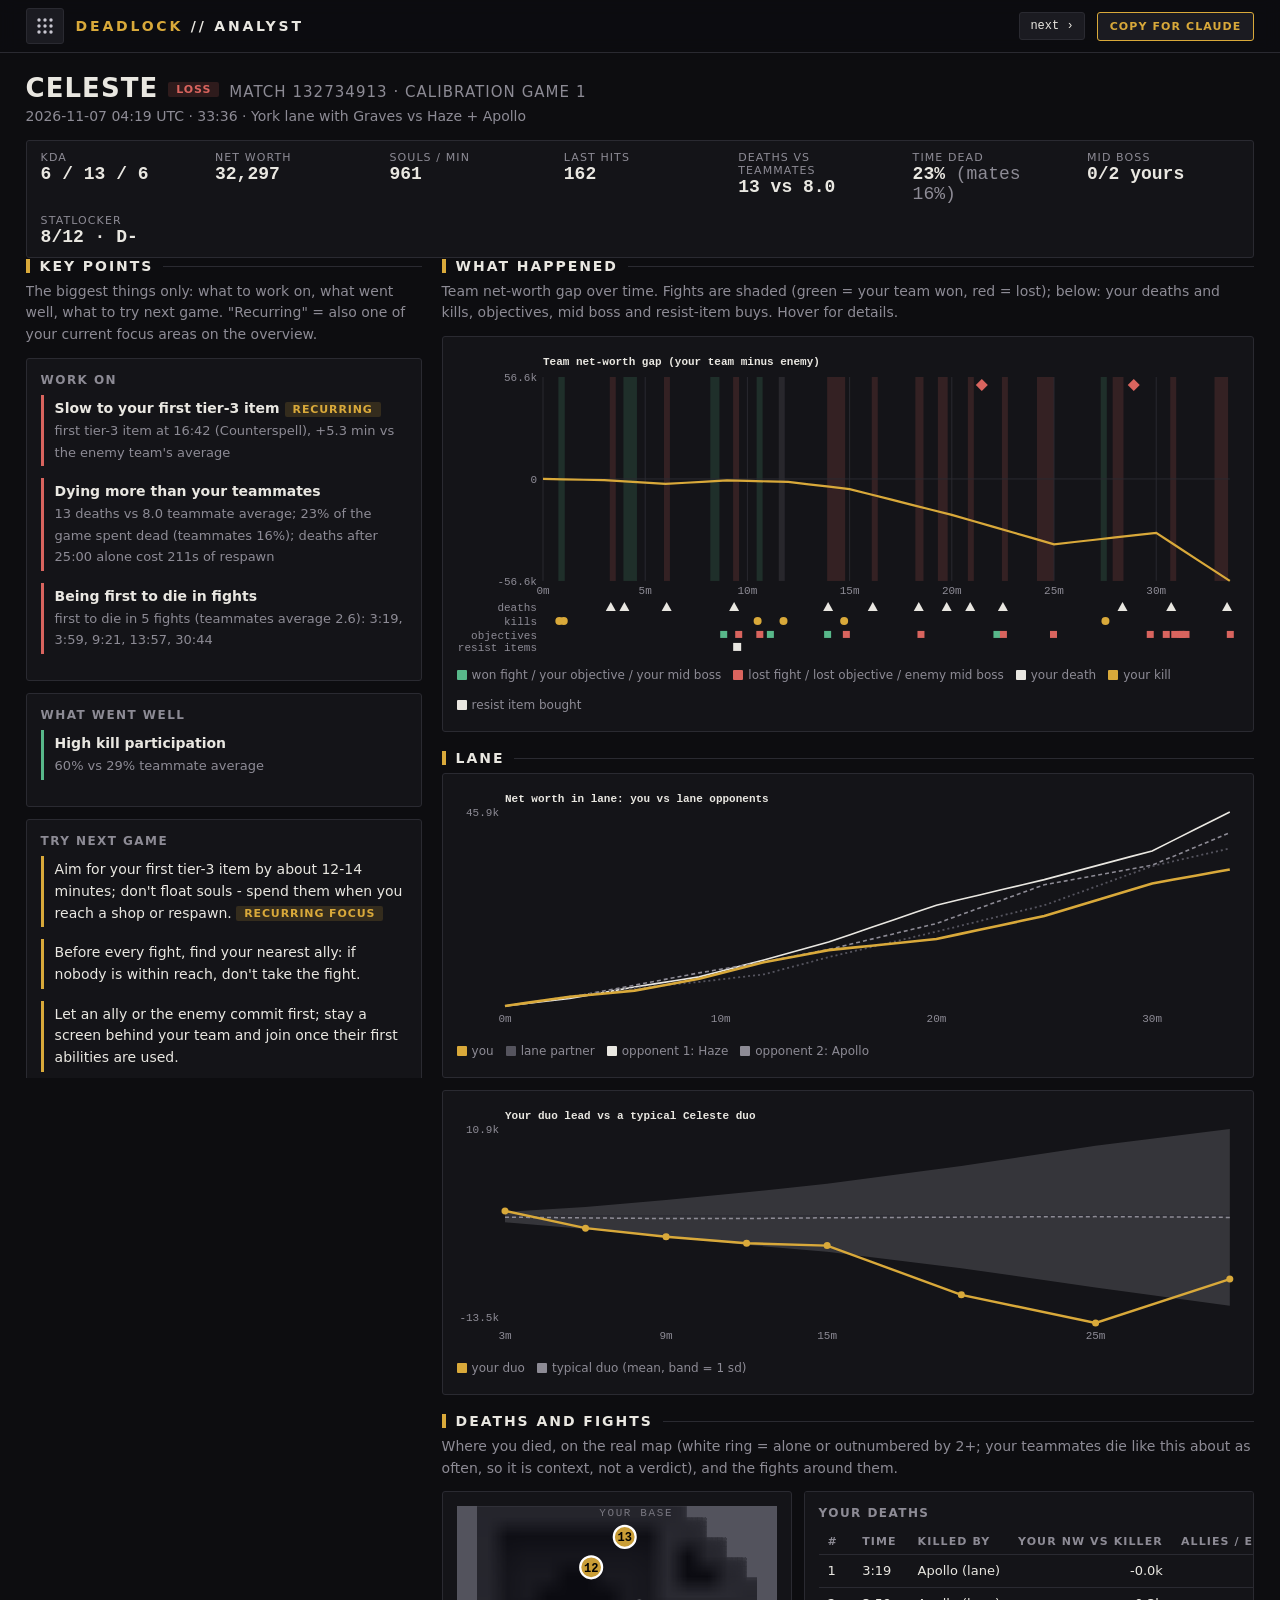
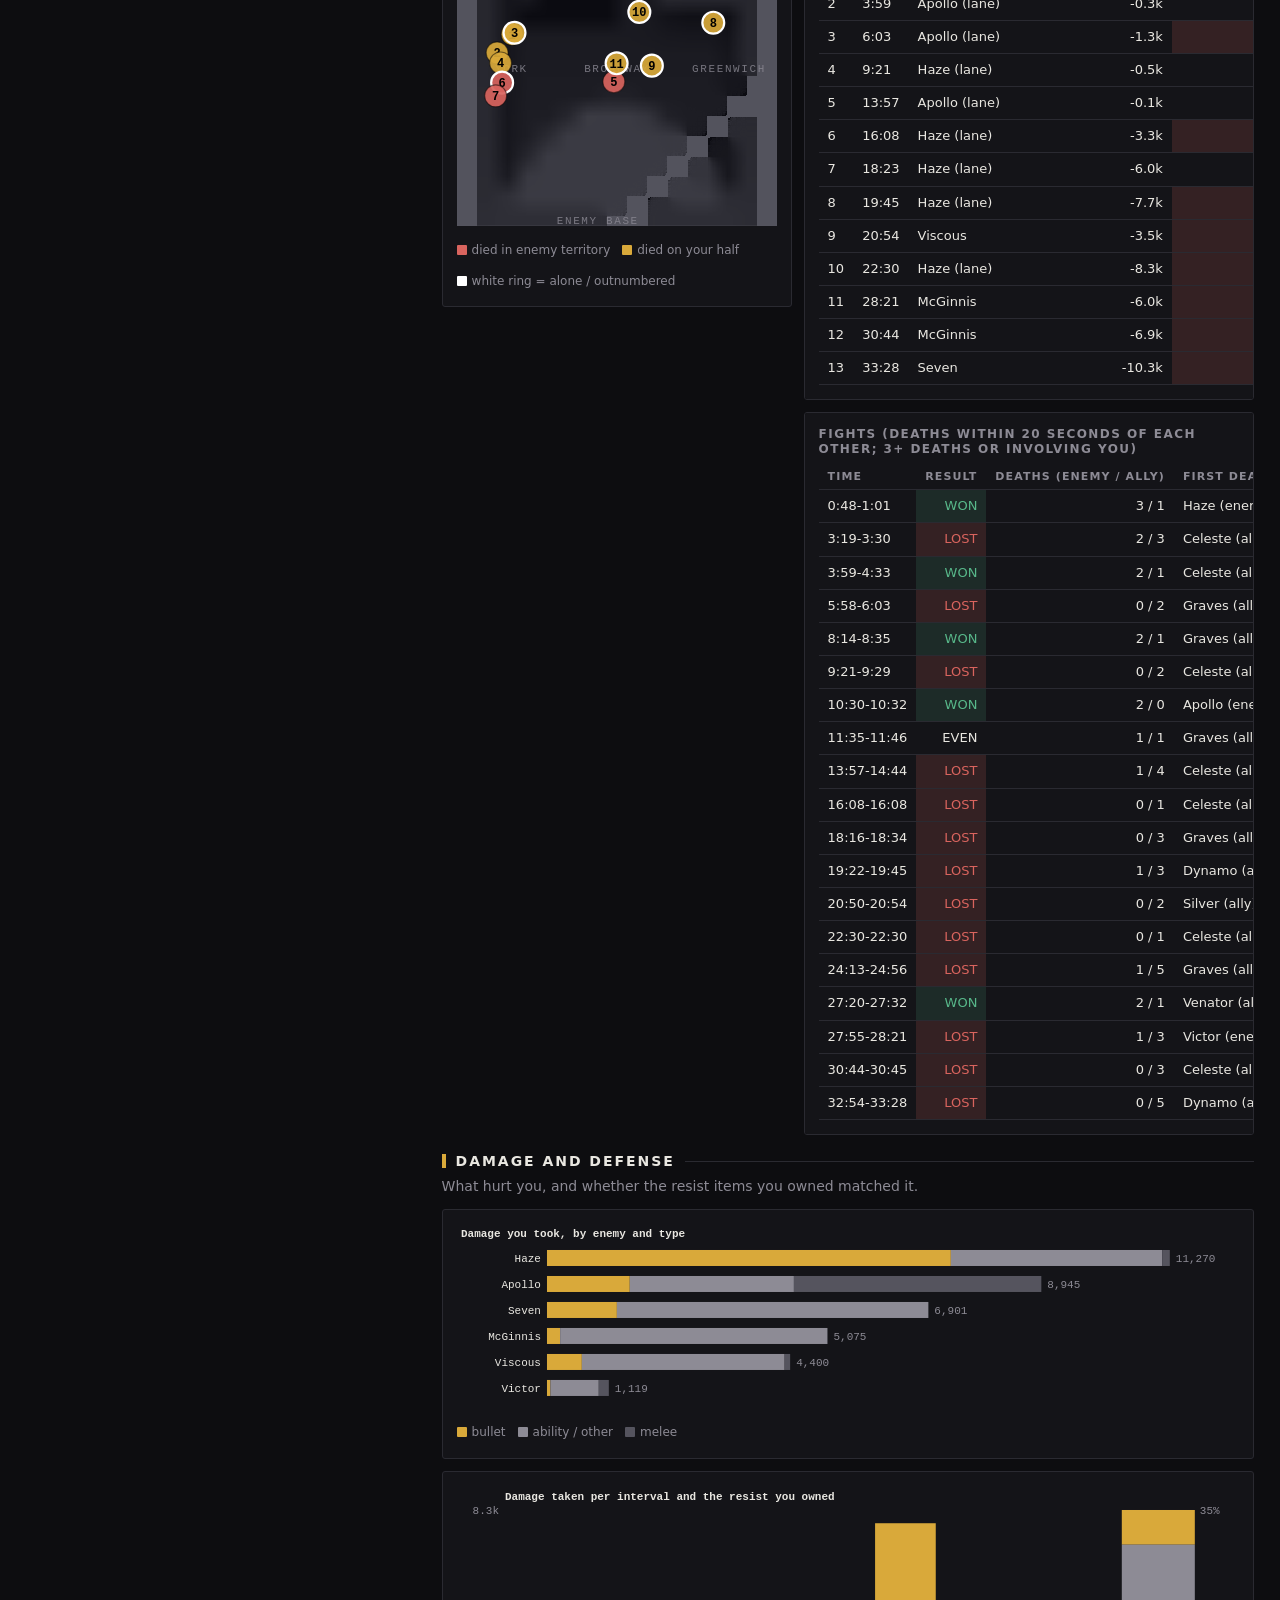
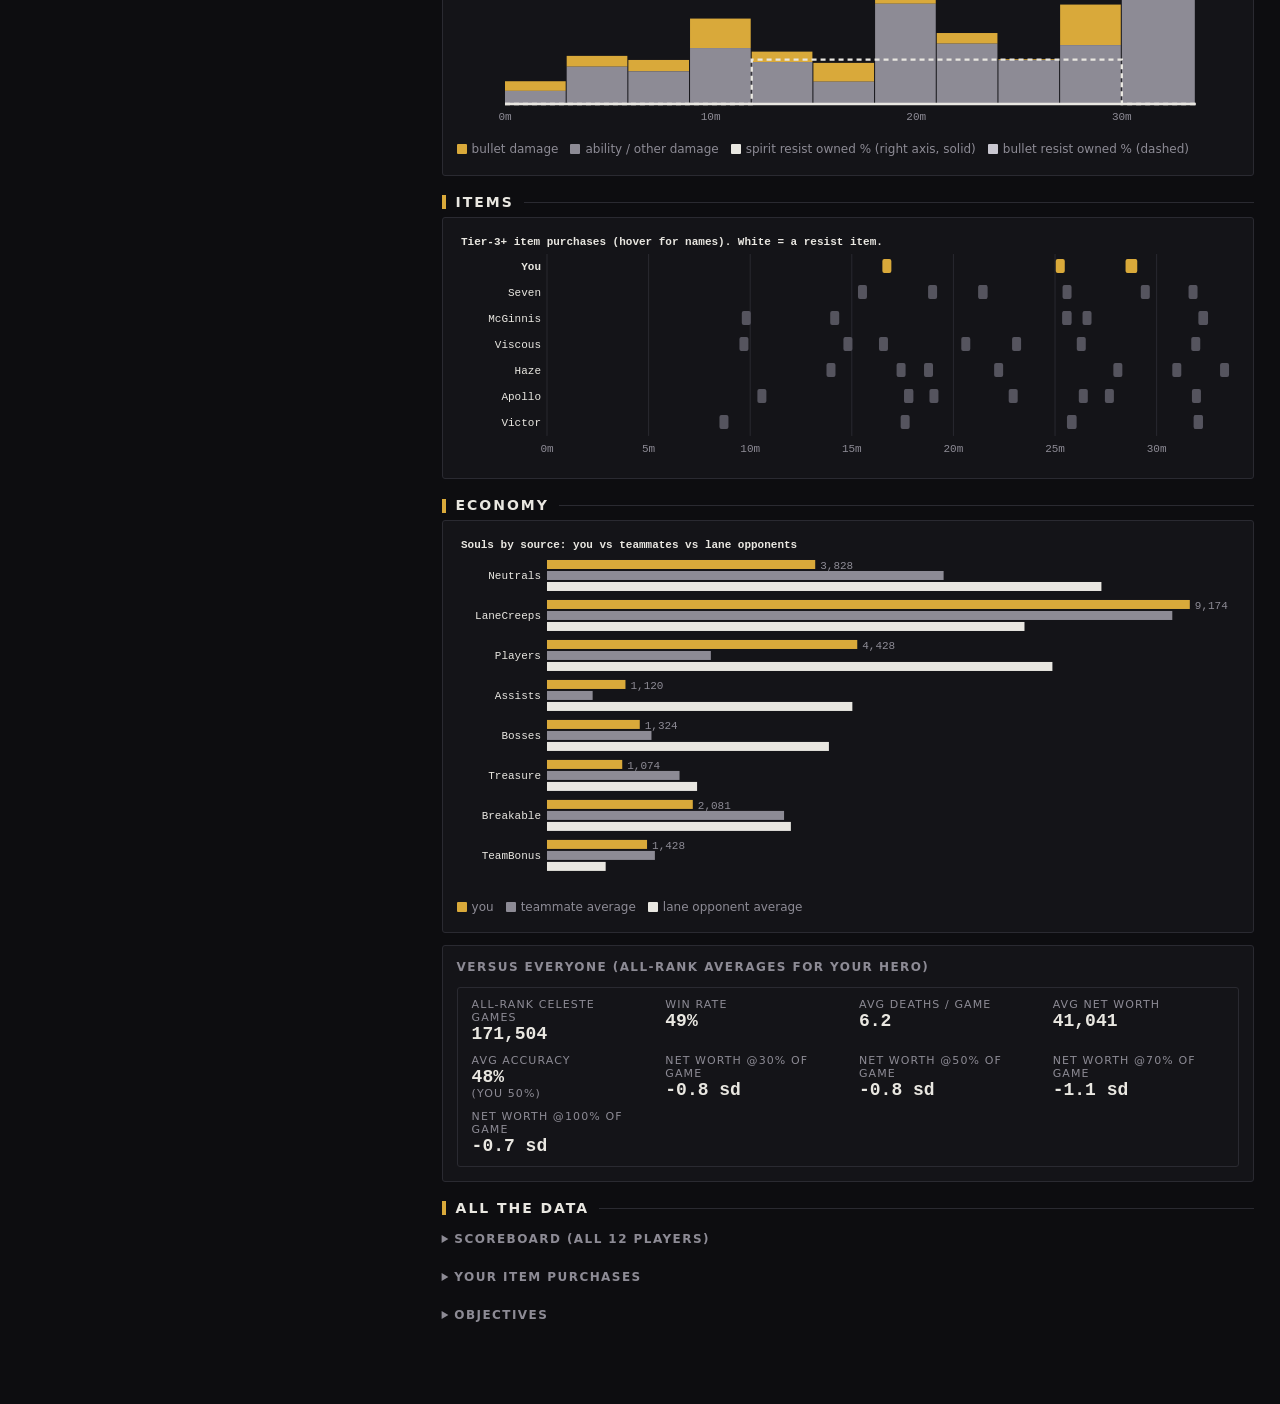
==== commit 6e733a65: "Calmer palette (greys + gold, green/red only for good/bad), waffle navigation menu, charts fit their" ====
--- a/docs/matches/132734913.html
+++ b/docs/matches/132734913.html
@@ -1,5 +1,5 @@
 <!doctype html><html lang="en"><head><meta charset="utf-8"><meta name="viewport" content="width=device-width,initial-scale=1">
-<title>Match 132734913 - Celeste</title><link rel="stylesheet" href="../assets/lib.css?v=1794200318"></head><body><header id="nav"></header><main>
+<title>Match 132734913 - Celeste</title><link rel="stylesheet" href="../assets/lib.css?v=1794200528"></head><body><header id="nav"></header><main>
 <div id="head"></div>
 <div class="layout">
 <aside class="coach" id="s-points"><h2>Key points</h2>
@@ -22,4 +22,4 @@
 <details><summary>Your item purchases</summary><div class="card" id="t-items"></div></details>
 <details><summary>Objectives</summary><div class="card" id="t-obj"></div></details></section>
 </div></div>
-</main><script src="../assets/lib.js?v=1794200318"></script><script>window.ASSET_BASE="../";const M={"schema":5,"id":132734913,"calib":1,"start":1794025162,"hero":"Celeste","hero_id":81,"team":1,"win":false,"dur":2016,"lane":"York","kda":[6,13,6],"nw":32297,"lh":162,"denies":4,"level":31,"lane_opp":["Haze","Apollo"],"lane_mate":["Graves"],"board":[{"slot":10,"me":false,"ally":true,"hero":"Graves","lane":"York","k":5,"d":10,"a":2,"nw":37261,"lh":186,"dmg":28313,"taken":29372,"heal":6709,"lvl":32},{"slot":9,"me":false,"ally":true,"hero":"Silver","lane":"Greenwich","k":2,"d":7,"a":1,"nw":33325,"lh":175,"dmg":14139,"taken":31848,"heal":7063,"lvl":31},{"slot":11,"me":false,"ally":true,"hero":"Venator","lane":"Broadway","k":6,"d":8,"a":2,"nw":32829,"lh":188,"dmg":30019,"taken":32084,"heal":3866,"lvl":31},{"slot":7,"me":true,"ally":true,"hero":"Celeste","lane":"York","k":6,"d":13,"a":6,"nw":32297,"lh":162,"dmg":25989,"taken":37710,"heal":5543,"lvl":31},{"slot":12,"me":false,"ally":true,"hero":"Dynamo","lane":"Broadway","k":1,"d":10,"a":5,"nw":31555,"lh":154,"dmg":20272,"taken":39934,"heal":9277,"lvl":30},{"slot":8,"me":false,"ally":true,"hero":"Pocket","lane":"Greenwich","k":0,"d":5,"a":5,"nw":30448,"lh":99,"dmg":19963,"taken":18178,"heal":822,"lvl":30},{"slot":5,"me":false,"ally":false,"hero":"Haze","lane":"York","k":15,"d":6,"a":27,"nw":45886,"lh":187,"dmg":39296,"taken":33050,"heal":9726,"lvl":35},{"slot":2,"me":false,"ally":false,"hero":"Seven","lane":"Greenwich","k":4,"d":0,"a":18,"nw":42740,"lh":276,"dmg":29962,"taken":9448,"heal":5935,"lvl":34},{"slot":1,"me":false,"ally":false,"hero":"McGinnis","lane":"Broadway","k":5,"d":2,"a":22,"nw":42670,"lh":212,"dmg":26713,"taken":20842,"heal":19001,"lvl":34},{"slot":3,"me":false,"ally":false,"hero":"Viscous","lane":"Greenwich","k":5,"d":2,"a":22,"nw":41127,"lh":105,"dmg":25766,"taken":15218,"heal":7530,"lvl":33},{"slot":6,"me":false,"ally":false,"hero":"Apollo","lane":"York","k":18,"d":6,"a":22,"nw":40968,"lh":106,"dmg":42105,"taken":33230,"heal":16336,"lvl":33},{"slot":4,"me":false,"ally":false,"hero":"Victor","lane":"Broadway","k":6,"d":4,"a":20,"nw":40966,"lh":109,"dmg":25284,"taken":26907,"heal":35175,"lvl":33}],"nw_curve":[{"t":0,"me":0,"opp":[0,0],"mate":[0],"gap":0},{"t":60,"me":724.3333333333334,"opp":[582.3333333333334,677.0],"mate":[745.0],"gap":-222.00000000000045},{"t":120,"me":1448.6666666666667,"opp":[1164.6666666666667,1354.0],"mate":[1490.0],"gap":-444.0000000000009},{"t":180,"me":2173.0,"opp":[1747.0,2031.0],"mate":[2235.0],"gap":-666.0},{"t":240,"me":2655.6666666666665,"opp":[2659.0,2987.0],"mate":[2899.3333333333335],"gap":-1367.9999999999982},{"t":300,"me":3138.3333333333335,"opp":[3571.0,3943.0],"mate":[3563.666666666667],"gap":-2070.0},{"t":360,"me":3621.0,"opp":[4483.0,4899.0],"mate":[4228.0],"gap":-2772.0},{"t":420,"me":4553.666666666667,"opp":[5282.0,5876.0],"mate":[4713.0],"gap":-2104.333333333332},{"t":480,"me":5486.333333333333,"opp":[6081.0,6853.0],"mate":[5198.0],"gap":-1436.6666666666642},{"t":540,"me":6419.0,"opp":[6880.0,7830.0],"mate":[5683.0],"gap":-769.0},{"t":600,"me":7730.666666666667,"opp":[8211.666666666666,8681.333333333334],"mate":[6278.666666666667],"gap":-1067.3333333333285},{"t":660,"me":9042.333333333334,"opp":[9543.333333333334,9532.666666666666],"mate":[6874.333333333333],"gap":-1365.6666666666715},{"t":720,"me":10354.0,"opp":[10875.0,10384.0],"mate":[7470.0],"gap":-1664.0},{"t":780,"me":11303.0,"opp":[12286.0,11375.666666666666],"mate":[8826.0],"gap":-2980.6666666666642},{"t":840,"me":12252.0,"opp":[13697.0,12367.333333333334],"mate":[10182.0],"gap":-4297.3333333333285},{"t":900,"me":13201.0,"opp":[15108.0,13359.0],"mate":[11538.0],"gap":-5614.0},{"t":960,"me":13728.6,"opp":[16854.4,14586.6],"mate":[12746.4],"gap":-8482.199999999997},{"t":1020,"me":14256.2,"opp":[18600.8,15814.2],"mate":[13954.8],"gap":-11350.399999999994},{"t":1080,"me":14783.8,"opp":[20347.2,17041.8],"mate":[15163.2],"gap":-14218.600000000006},{"t":1140,"me":15311.4,"opp":[22093.6,18269.4],"mate":[16371.6],"gap":-17086.800000000003},{"t":1200,"me":15839.0,"opp":[23840.0,19497.0],"mate":[17580.0],"gap":-19955.0},{"t":1260,"me":16927.6,"opp":[25049.6,21331.6],"mate":[18828.8],"gap":-23223.199999999997},{"t":1320,"me":18016.2,"opp":[26259.2,23166.2],"mate":[20077.6],"gap":-26491.399999999994},{"t":1380,"me":19104.8,"opp":[27468.8,25000.8],"mate":[21326.4],"gap":-29759.600000000006},{"t":1440,"me":20193.4,"opp":[28678.4,26835.4],"mate":[22575.2],"gap":-33027.79999999999},{"t":1500,"me":21282.0,"opp":[29888.0,28670.0],"mate":[23824.0],"gap":-36296.0},{"t":1560,"me":22820.6,"opp":[31246.4,29597.8],"mate":[25675.4],"gap":-35024.20000000001},{"t":1620,"me":24359.2,"opp":[32604.8,30525.6],"mate":[27526.8],"gap":-33752.399999999994},{"t":1680,"me":25897.8,"opp":[33963.2,31453.4],"mate":[29378.2],"gap":-32480.600000000006},{"t":1740,"me":27436.4,"opp":[35321.6,32381.2],"mate":[31229.6],"gap":-31208.79999999999},{"t":1800,"me":28975.0,"opp":[36680.0,33309.0],"mate":[33081.0],"gap":-29937.0},{"t":1860,"me":29897.777777777777,"opp":[39237.22222222222,35436.5],"mate":[34242.11111111111],"gap":-37354.77777777778},{"t":1920,"me":30820.555555555555,"opp":[41794.444444444445,37564.0],"mate":[35403.22222222222],"gap":-44772.55555555556},{"t":1980,"me":31743.333333333332,"opp":[44351.666666666664,39691.5],"mate":[36564.333333333336],"gap":-52190.333333333314},{"t":2016,"me":32297.0,"opp":[45886.0,40968.0],"mate":[37261.0],"gap":-56641.0}],"deaths":[{"t":199,"respawn":8,"ttk":15.8,"killer":"Apollo","killer_lane":true,"nw_me":2326,"nw_killer":2334,"allies":1,"enemies":2,"early":true,"caught":false,"hp":[20,33,34,22],"x":-7048,"y":2127,"side":"own"},{"t":239,"respawn":8,"ttk":14.4,"killer":"Apollo","killer_lane":true,"nw_me":2648,"nw_killer":2971,"allies":1,"enemies":2,"early":true,"caught":false,"hp":[100,90,64,3],"x":-8057,"y":884,"side":"own"},{"t":363,"respawn":10,"ttk":12.4,"killer":"Apollo","killer_lane":true,"nw_me":3668,"nw_killer":4948,"allies":0,"enemies":2,"early":true,"caught":true,"hp":[72,61,62,40],"x":-6888,"y":2234,"side":"own"},{"t":561,"respawn":17,"ttk":3.3,"killer":"Haze","killer_lane":true,"nw_me":6878,"nw_killer":7346,"allies":1,"enemies":2,"early":true,"caught":false,"hp":[93,76,78,64],"x":-7823,"y":205,"side":"own"},{"t":837,"respawn":26,"ttk":34.4,"killer":"Apollo","killer_lane":true,"nw_me":12205,"nw_killer":12318,"allies":1,"enemies":2,"early":false,"caught":false,"hp":[79,66,67,17],"x":-211,"y":-1056,"side":"enemy"},{"t":968,"respawn":30,"ttk":4.5,"killer":"Haze","killer_lane":true,"nw_me":13799,"nw_killer":17087,"allies":1,"enemies":3,"early":false,"caught":true,"hp":[100,100,100,77],"x":-7720,"y":-1118,"side":"enemy"},{"t":1103,"respawn":35,"ttk":16.1,"killer":"Haze","killer_lane":true,"nw_me":14986,"nw_killer":21017,"allies":2,"enemies":2,"early":false,"caught":false,"hp":[100,57,56,38],"x":-8153,"y":-2006,"side":"enemy"},{"t":1185,"respawn":38,"ttk":14.7,"killer":"Haze","killer_lane":true,"nw_me":15707,"nw_killer":23403,"allies":1,"enemies":4,"early":false,"caught":true,"hp":[61,63,41,30],"x":6470,"y":2908,"side":"own"},{"t":1254,"respawn":41,"ttk":5.5,"killer":"Viscous","killer_lane":false,"nw_me":16819,"nw_killer":20321,"allies":0,"enemies":4,"early":false,"caught":true,"hp":[100,100,99,60],"x":2342,"y":24,"side":"own"},{"t":1350,"respawn":46,"ttk":16.9,"killer":"Haze","killer_lane":true,"nw_me":18560,"nw_killer":26864,"allies":2,"enemies":4,"early":false,"caught":true,"hp":[80,64,52,51],"x":1501,"y":3634,"side":"own"},{"t":1701,"respawn":65,"ttk":7.6,"killer":"McGinnis","killer_lane":false,"nw_me":26436,"nw_killer":32390,"allies":0,"enemies":3,"early":false,"caught":true,"hp":[85,87,62,35],"x":-26,"y":181,"side":"own"},{"t":1844,"respawn":71,"ttk":10.3,"killer":"McGinnis","killer_lane":false,"nw_me":29652,"nw_killer":36515,"allies":1,"enemies":6,"early":false,"caught":true,"hp":[95,100,88,33],"x":-1736,"y":6631,"side":"own"},{"t":2008,"respawn":75,"ttk":7.2,"killer":"Seven","killer_lane":false,"nw_me":32174,"nw_killer":42512,"allies":1,"enemies":5,"early":false,"caught":true,"hp":[100,100,91,49],"x":520,"y":8676,"side":"own"}],"fights":[{"t0":48,"t1":61,"res":"won","theirs":3,"ours":1,"pres":"there","kill":true,"first":"Haze","first_me":false,"first_us":false},{"t0":199,"t1":210,"res":"lost","theirs":2,"ours":3,"pres":"died","kill":false,"first":"Celeste","first_me":true,"first_us":true},{"t0":239,"t1":273,"res":"won","theirs":2,"ours":1,"pres":"died","kill":false,"first":"Celeste","first_me":true,"first_us":true},{"t0":358,"t1":363,"res":"lost","theirs":0,"ours":2,"pres":"died","kill":false,"first":"Graves","first_me":false,"first_us":true},{"t0":494,"t1":515,"res":"won","theirs":2,"ours":1,"pres":"away","kill":false,"first":"Graves","first_me":false,"first_us":true},{"t0":561,"t1":569,"res":"lost","theirs":0,"ours":2,"pres":"died","kill":false,"first":"Celeste","first_me":true,"first_us":true},{"t0":630,"t1":632,"res":"won","theirs":2,"ours":0,"pres":"there","kill":true,"first":"Apollo","first_me":false,"first_us":false},{"t0":695,"t1":706,"res":"even","theirs":1,"ours":1,"pres":"there","kill":true,"first":"Graves","first_me":false,"first_us":true},{"t0":837,"t1":884,"res":"lost","theirs":1,"ours":4,"pres":"died","kill":true,"first":"Celeste","first_me":true,"first_us":true},{"t0":968,"t1":968,"res":"lost","theirs":0,"ours":1,"pres":"died","kill":false,"first":"Celeste","first_me":true,"first_us":true},{"t0":1096,"t1":1114,"res":"lost","theirs":0,"ours":3,"pres":"died","kill":false,"first":"Graves","first_me":false,"first_us":true},{"t0":1162,"t1":1185,"res":"lost","theirs":1,"ours":3,"pres":"died","kill":false,"first":"Dynamo","first_me":false,"first_us":true},{"t0":1250,"t1":1254,"res":"lost","theirs":0,"ours":2,"pres":"died","kill":false,"first":"Silver","first_me":false,"first_us":true},{"t0":1350,"t1":1350,"res":"lost","theirs":0,"ours":1,"pres":"died","kill":false,"first":"Celeste","first_me":true,"first_us":true},{"t0":1453,"t1":1496,"res":"lost","theirs":1,"ours":5,"pres":"away","kill":false,"first":"Graves","first_me":false,"first_us":true},{"t0":1640,"t1":1652,"res":"won","theirs":2,"ours":1,"pres":"away","kill":true,"first":"Venator","first_me":false,"first_us":true},{"t0":1675,"t1":1701,"res":"lost","theirs":1,"ours":3,"pres":"died","kill":false,"first":"Victor","first_me":false,"first_us":false},{"t0":1844,"t1":1845,"res":"lost","theirs":0,"ours":3,"pres":"died","kill":false,"first":"Celeste","first_me":true,"first_us":true},{"t0":1974,"t1":2008,"res":"lost","theirs":0,"ours":5,"pres":"died","kill":false,"first":"Dynamo","first_me":false,"first_us":true}],"kills":[48,61,630,706,884,1651],"midboss":[{"t":1288,"mine":false},{"t":1734,"mine":false}],"objectives":[{"t":529,"name":"Tier1_Lane4","mine":true},{"t":573,"name":"Tier1_Lane1","mine":false},{"t":635,"name":"Tier1_Lane4","mine":false},{"t":666,"name":"Tier1_Lane1","mine":true},{"t":834,"name":"Tier1_Lane3","mine":true},{"t":889,"name":"Tier1_Lane3","mine":false},{"t":1108,"name":"Tier2_Lane4","mine":false},{"t":1331,"name":"Tier2_Lane1","mine":true},{"t":1350,"name":"Tier2_Lane3","mine":false},{"t":1497,"name":"Tier2_Lane1","mine":false},{"t":1781,"name":"BarrackBoss_Lane3","mine":false},{"t":1828,"name":"BarrackBoss_Lane1","mine":false},{"t":1853,"name":"TitanShieldGenerator_2","mine":false},{"t":1871,"name":"BarrackBoss_Lane4","mine":false},{"t":1875,"name":"TitanShieldGenerator_1","mine":false},{"t":1886,"name":"Titan","mine":false},{"t":2016,"name":"Core","mine":false}],"dmg":[{"hero":"Haze","bullet":7308,"ability":3827,"melee":135},{"hero":"Apollo","bullet":1498,"ability":2970,"melee":4477},{"hero":"Seven","bullet":1265,"ability":5636,"melee":0},{"hero":"McGinnis","bullet":238,"ability":4837,"melee":0},{"hero":"Viscous","bullet":631,"ability":3669,"melee":100},{"hero":"Victor","bullet":62,"ability":875,"melee":182}],"dmg_intervals":[{"t":180,"total":970,"bullet":412,"other":558,"res_b":0.0,"res_s":0.0},{"t":360,"total":2052,"bullet":461,"other":1591,"res_b":0.0,"res_s":0.0},{"t":540,"total":1878,"bullet":484,"other":1394,"res_b":0.0,"res_s":0.0},{"t":720,"total":3645,"bullet":1258,"other":2387,"res_b":8.0,"res_s":0.0},{"t":900,"total":2234,"bullet":444,"other":1790,"res_b":8.0,"res_s":0.0},{"t":1080,"total":1753,"bullet":802,"other":951,"res_b":8.0,"res_s":0.0},{"t":1260,"total":7716,"bullet":3438,"other":4278,"res_b":8.0,"res_s":0.0},{"t":1440,"total":3028,"bullet":454,"other":2574,"res_b":8.0,"res_s":0.0},{"t":1620,"total":1910,"bullet":38,"other":1872,"res_b":8.0,"res_s":0.0},{"t":1800,"total":4243,"bullet":1730,"other":2513,"res_b":0.0,"res_s":0.0},{"t":2016,"total":8281,"bullet":1481,"other":6800,"res_b":0.0,"res_s":0.0}],"items":[{"t":10,"name":"Light Eater","tier":0,"slot":"ability","sold":null,"tags":[]},{"t":51,"name":"Light Eater","tier":0,"slot":"ability","sold":null,"tags":[]},{"t":63,"name":"Dazzling Trick","tier":0,"slot":"ability","sold":null,"tags":[]},{"t":87,"name":"Grit","tier":1,"slot":"vitality","sold":729,"tags":[]},{"t":137,"name":"Radiant Daggers","tier":0,"slot":"ability","sold":null,"tags":[]},{"t":159,"name":"High-Velocity Rounds","tier":1,"slot":"weapon","sold":650,"tags":[]},{"t":187,"name":"Radiant Daggers","tier":0,"slot":"ability","sold":null,"tags":[]},{"t":247,"name":"Mystic Expansion","tier":1,"slot":"spirit","sold":1720,"tags":[]},{"t":334,"name":"Radiant Daggers","tier":0,"slot":"ability","sold":null,"tags":[]},{"t":393,"name":"Shining Wonder","tier":0,"slot":"ability","sold":null,"tags":[]},{"t":482,"name":"Improved Spirit","tier":2,"slot":"spirit","sold":null,"tags":[]},{"t":485,"name":"Extra Regen","tier":1,"slot":"vitality","sold":1123,"tags":[]},{"t":570,"name":"Suppressor","tier":2,"slot":"spirit","sold":1726,"tags":["bullet_resist=8"]},{"t":617,"name":"Light Eater","tier":0,"slot":"ability","sold":null,"tags":[]},{"t":649,"name":"Mystic Burst","tier":1,"slot":"spirit","sold":1223,"tags":[]},{"t":650,"name":"Opening Rounds","tier":2,"slot":"weapon","sold":null,"tags":[]},{"t":680,"name":"Light Eater","tier":0,"slot":"ability","sold":null,"tags":[]},{"t":729,"name":"Weapon Shielding","tier":2,"slot":"vitality","sold":null,"tags":[]},{"t":807,"name":"Dazzling Trick","tier":0,"slot":"ability","sold":null,"tags":[]},{"t":850,"name":"Restorative Locket","tier":2,"slot":"vitality","sold":null,"tags":[]},{"t":926,"name":"Dazzling Trick","tier":0,"slot":"ability","sold":null,"tags":[]},{"t":1002,"name":"Counterspell","tier":3,"slot":"vitality","sold":null,"tags":[]},{"t":1123,"name":"Spirit Lifesteal","tier":2,"slot":"vitality","sold":1728,"tags":[]},{"t":1223,"name":"Rebuttal","tier":1,"slot":"vitality","sold":null,"tags":[]},{"t":1336,"name":"Radiant Daggers","tier":0,"slot":"ability","sold":null,"tags":[]},{"t":1514,"name":"Tankbuster","tier":3,"slot":"spirit","sold":null,"tags":[]},{"t":1608,"name":"Dazzling Trick","tier":0,"slot":"ability","sold":null,"tags":[]},{"t":1660,"name":"Shining Wonder","tier":0,"slot":"ability","sold":null,"tags":[]},{"t":1720,"name":"Blood Tribute","tier":3,"slot":"weapon","sold":null,"tags":[]},{"t":1726,"name":"Superior Cooldown","tier":3,"slot":"spirit","sold":null,"tags":[]},{"t":1728,"name":"Spiritual Overflow","tier":4,"slot":"weapon","sold":null,"tags":[]},{"t":1998,"name":"Shining Wonder","tier":0,"slot":"ability","sold":null,"tags":[]}],"enemy_t3":{"Seven":[{"t":930,"name":"Ballistic Enchantment"},{"t":1137,"name":"Toxic Bullets"},{"t":1285,"name":"Superior Duration"},{"t":1286,"name":"Superior Cooldown"},{"t":1534,"name":"Escalating Exposure"},{"t":1765,"name":"Spirit Burn"},{"t":1906,"name":"Infuser"}],"McGinnis":[{"t":587,"name":"Radiant Regeneration"},{"t":848,"name":"Heroic Aura"},{"t":1533,"name":"Escalating Exposure"},{"t":1534,"name":"Stamina Mastery"},{"t":1593,"name":"Rapid Recharge"},{"t":1935,"name":"Greater Expansion"},{"t":1937,"name":"Transcendent Cooldown"}],"Viscous":[{"t":580,"name":"Express Shot"},{"t":887,"name":"Rescue Beam"},{"t":992,"name":"Tankbuster"},{"t":1235,"name":"Spirit Snatch"},{"t":1385,"name":"Boundless Spirit"},{"t":1576,"name":"Divine Barrier"},{"t":1914,"name":"Mystic Reverb"}],"Haze":[{"t":837,"name":"Surge of Power"},{"t":1044,"name":"Tesla Bullets"},{"t":1125,"name":"Burst Fire"},{"t":1332,"name":"Ricochet"},{"t":1684,"name":"Lucky Shot"},{"t":1858,"name":"Vampiric Burst"},{"t":1999,"name":"Siphon Bullets"}],"Apollo":[{"t":633,"name":"Lifestrike"},{"t":1066,"name":"Point Blank"},{"t":1067,"name":"Spirit Snatch"},{"t":1141,"name":"Hunter's Aura"},{"t":1375,"name":"Counterspell"},{"t":1582,"name":"Crushing Fists"},{"t":1659,"name":"Superior Duration"},{"t":1916,"name":"Spirit Resilience"}],"Victor":[{"t":521,"name":"Radiant Regeneration"},{"t":1056,"name":"Rapid Recharge"},{"t":1547,"name":"Escalating Exposure"},{"t":1549,"name":"Infuser"},{"t":1921,"name":"Greater Expansion"},{"t":1922,"name":"Transcendent Cooldown"}]},"souls":{"Players":4428,"LaneCreeps":9174,"Neutrals":3828,"Bosses":1324,"Treasure":1074,"Denies":168,"TeamBonus":1428,"Breakable":2081,"AbilityAssassinate":0,"ItemTrophyCollector":0,"ItemCultistSacrifice":0,"ItemGooseEgg":0,"Assists":1120},"souls_team_avg":{"Players":2338.6,"LaneCreeps":8924.0,"Neutrals":5660.4,"Bosses":1491.2,"Treasure":1891.6,"Denies":152.4,"TeamBonus":1539.8,"Breakable":3383.4,"AbilityAssassinate":0.0,"ItemTrophyCollector":217.4,"ItemCultistSacrifice":339.0,"ItemGooseEgg":0.0,"Assists":651.6},"souls_lane_opp_avg":{"Players":7213.0,"LaneCreeps":6814.5,"Neutrals":7912.5,"Bosses":4023.5,"Treasure":2142.0,"Denies":231.5,"TeamBonus":837.5,"Breakable":3480.5,"AbilityAssassinate":0.0,"ItemTrophyCollector":0.0,"ItemCultistSacrifice":0.0,"ItemGooseEgg":0.0,"Assists":4358.0},"bench":{"hero_games":171504,"hero_winrate":0.4863909879652953,"hero_acc":0.48361227729789075,"hero_deaths":6.21605326989458,"hero_nw":41041.02383034798},"nw_z":{"30":{"me":7835.5999999999985,"avg":10083.789661375162,"z":-0.7507258308127595},"50":{"me":14150.68,"avg":19031.513363072914,"z":-0.8287875975954462},"70":{"me":19670.872000000003,"avg":29413.481312217933,"z":-1.1378820602153508},"100":{"me":32297.0,"avg":41037.78813386656,"z":-0.7246945261695535}},"lane_curve":[{"t":180,"mine":630.0,"mean":-147.9,"sd":643.7,"z":1.208482212210657},{"t":360,"mine":-1533.0,"mean":-249.3,"sd":1380.9,"z":-0.9296111231805344},{"t":540,"mine":-2608.0,"mean":-325.1,"sd":2315.4,"z":-0.9859635484149607},{"t":720,"mine":-3435.0,"mean":-326.0,"sd":3303.7,"z":-0.9410660774283379},{"t":900,"mine":-3728.0,"mean":-227.6,"sd":4278.7,"z":-0.8180989552901583},{"t":1200,"mine":-9918.0,"mean":-144.8,"sd":6423.5,"z":-1.5214758309332919},{"t":1500,"mine":-13452.0,"mean":-83.7,"sd":8909.1,"z":-1.50052193824292},{"t":1800,"mine":-7933.0,"mean":-182.8,"sd":11116.1,"z":-0.6972049549752161}],"kpi":{"deaths":13,"deaths_rel":5.0,"mate_deaths":8.0,"dead_pct":0.23313492063492064,"mate_dead_pct":0.16081349206349205,"early_deaths":4,"caught":8,"caught_pct":0.6153846153846154,"peer_caught_pct":0.65,"first_die":5,"mate_first_die":2.6,"fights":19,"fights_in":17,"ability_share":0.5784672500662954,"bullet_share":0.2917528507027314,"res_b_20":8.0,"res_s_20":0.0,"top_dealer":"Haze","top_dealer_share":0.2988597189074516,"top_dealer_bullet":0.6484472049689441,"first_t3":1002,"first_t3_delta":320.66666666666663,"kp":0.6,"mate_kp":0.29,"nw_z_end":-0.7246945261695535,"nw_z_50":-0.8287875975954462,"lane_z9":-0.9859635484149607,"lane_z15":-0.8180989552901583,"acc":0.496551724137931,"acc_delta":0.01293944684004028,"midboss_mine":0,"midboss_total":2,"spm":961.2202380952381,"win":false,"fights_lost_away":1},"sl":{"mvp":8,"grade":"D-","mmr":null}},P={"problems":[{"id":"t3","title":"Slow to your first tier-3 item","evidence":"first tier-3 item at 16:42 (Counterspell), +5.3 min vs the enemy team's average","recurring":true,"advice":["Aim for your first tier-3 item by about 12-14 minutes; don't float souls - spend them when you reach a shop or respawn.","Compare your first tier-3 time with the enemy list on the match page after every game."]},{"id":"deaths","title":"Dying more than your teammates","evidence":"13 deaths vs 8.0 teammate average; 23% of the game spent dead (teammates 16%); deaths after 25:00 alone cost 211s of respawn","recurring":false,"advice":["Before every fight, find your nearest ally: if nobody is within reach, don't take the fight.","When your team is behind, switch to safe farming and holding space; each late death costs 60-90 seconds of respawn.","After the game, look at which deaths came at full HP with no ally near - those are the avoidable ones."]},{"id":"first","title":"Being first to die in fights","evidence":"first to die in 5 fights (teammates average 2.6): 3:19, 3:59, 9:21, 13:57, 30:44","recurring":false,"advice":["Let an ally or the enemy commit first; stay a screen behind your team and join once their first abilities are used.","If you're being targeted early in a fight, fall back toward allies rather than forward."]}],"positives":[{"title":"High kill participation","evidence":"60% vs 29% teammate average"}],"next":[{"habit":"t3","text":"Aim for your first tier-3 item by about 12-14 minutes; don't float souls - spend them when you reach a shop or respawn.","recurring":true},{"habit":"deaths","text":"Before every fight, find your nearest ally: if nobody is within reach, don't take the fight.","recurring":false},{"habit":"first","text":"Let an ally or the enemy commit first; stay a screen behind your team and join once their first abilities are used.","recurring":false}],"all":[{"id":"deaths","title":"Dying more than your teammates","value":5.0,"flag":true,"sev":2.5,"evidence":"13 deaths vs 8.0 teammate average; 23% of the game spent dead (teammates 16%); deaths after 25:00 alone cost 211s of respawn"},{"id":"early","title":"Dying in the lane phase","value":4,"flag":true,"sev":1.3333333333333333,"evidence":"4 deaths before 10:00 (3:19, 3:59, 6:03, 9:21); Apollo killed you 3x"},{"id":"first","title":"Being first to die in fights","value":2.4,"flag":true,"sev":1.5999999999999999,"evidence":"first to die in 5 fights (teammates average 2.6): 3:19, 3:59, 9:21, 13:57, 30:44"},{"id":"resist","title":"Defensive items arrive late","value":2.334022805621851,"flag":true,"sev":1.066597719437815,"evidence":"58% of damage taken was ability/other, 29% bullet; at 20:00 you owned 0% spirit and 8% bullet resist (damage-weighted 2.3%); first resist item Suppressor at 9:30; top damage dealer Haze was 65% bullet and you owned 8% bullet resist"},{"id":"t3","title":"Slow to your first tier-3 item","value":320.66666666666663,"flag":true,"sev":2.1377777777777776,"evidence":"first tier-3 item at 16:42 (Counterspell), +5.3 min vs the enemy team's average"},{"id":"lane","title":"Losing the lane","value":-0.9859635484149607,"flag":false,"sev":0.0,"evidence":null},{"id":"souls","title":"Low souls overall","value":-0.7246945261695535,"flag":false,"sev":0.0,"evidence":null}]},F=[{"id":"resist","title":"Defensive items arrive late"},{"id":"t3","title":"Slow to your first tier-3 item"},{"id":"lane","title":"Losing the lane"}];renderNav({page:'match',current:132734913,games:[{"id":132734913,"label":"#1","win":false,"hero":"Celeste"},{"id":133285418,"label":"#2","win":false,"hero":"Celeste"},{"id":133338098,"label":"#3","win":false,"hero":"Celeste"},{"id":133808767,"label":"#4","win":false,"hero":"Wraith"},{"id":133897312,"label":"#5","win":false,"hero":"Celeste"},{"id":133922932,"label":"#6","win":true,"hero":"Celeste"},{"id":133950231,"label":"#7","win":false,"hero":"Celeste"},{"id":133974993,"label":"#8","win":true,"hero":"Celeste"},{"id":134073565,"label":"11-09","win":true,"hero":"Celeste"},{"id":134092208,"label":"11-09","win":false,"hero":"Celeste"},{"id":134114733,"label":"11-09","win":true,"hero":"Celeste"}],chips:[["s-points","Key points"],["s-timeline","Timeline"],["s-lane","Lane"],["s-deaths","Deaths"],["s-fights","Fights"],["s-damage","Damage"],["s-items","Items"],["s-economy","Economy"],["s-data","All data"]],brief:"# Deadlock coaching request: match 132734913\n\nYou are my Deadlock coach. Use ONLY the data below.\n1. Tell me what actually decided this game, in order of importance.\n2. Give me 2-3 specific teaching points (what to do differently, in which situation), tied to moments in the data.\n3. Say which of my recurring focus areas showed up, and what to try next game.\nSkip tiny mistakes. Be concrete, not generic.\n\n## Result\nCeleste - LOSS - 33:36 - York lane with Graves vs Haze + Apollo. KDA 6/13/6, net worth 32,297, 961 souls/min.\n\nMy current recurring focus areas: Defensive items arrive late, Slow to your first tier-3 item, Losing the lane\nStatlocker for this game: rank 8/12, grade D-\n\n## Key points the tool found\n- PROBLEM (recurring): Slow to your first tier-3 item - first tier-3 item at 16:42 (Counterspell), +5.3 min vs the enemy team's average\n- PROBLEM: Dying more than your teammates - 13 deaths vs 8.0 teammate average; 23% of the game spent dead (teammates 16%); deaths after 25:00 alone cost 211s of respawn\n- PROBLEM: Being first to die in fights - first to die in 5 fights (teammates average 2.6): 3:19, 3:59, 9:21, 13:57, 30:44\n- GOOD: High kill participation - 60% vs 29% teammate average\n\n## Deaths\n| time | killed by | allies/enemies near | HP% 20/10/5/2s before | map half | respawn |\n|---|---|---|---|---|---|\n| 3:19 | Apollo (lane opp) | 1/2 | 20/33/34/22 | own | 8s |\n| 3:59 | Apollo (lane opp) | 1/2 | 100/90/64/3 | own | 8s |\n| 6:03 | Apollo (lane opp) | 0/2 | 72/61/62/40 | own | 10s |\n| 9:21 | Haze (lane opp) | 1/2 | 93/76/78/64 | own | 17s |\n| 13:57 | Apollo (lane opp) | 1/2 | 79/66/67/17 | enemy | 26s |\n| 16:08 | Haze (lane opp) | 1/3 | 100/100/100/77 | enemy | 30s |\n| 18:23 | Haze (lane opp) | 2/2 | 100/57/56/38 | enemy | 35s |\n| 19:45 | Haze (lane opp) | 1/4 | 61/63/41/30 | own | 38s |\n| 20:54 | Viscous | 0/4 | 100/100/99/60 | own | 41s |\n| 22:30 | Haze (lane opp) | 2/4 | 80/64/52/51 | own | 46s |\n| 28:21 | McGinnis | 0/3 | 85/87/62/35 | own | 65s |\n| 30:44 | McGinnis | 1/6 | 95/100/88/33 | own | 71s |\n| 33:28 | Seven | 1/5 | 100/100/91/49 | own | 75s |\n\n## Fights (19; deaths cluster within 20s)\n- 0:48: WON (3 enemy/1 ally deaths), first death Haze (enemy), me: there + kill\n- 3:19: LOST (2 enemy/3 ally deaths), first death Celeste (ally), me: died\n- 3:59: WON (2 enemy/1 ally deaths), first death Celeste (ally), me: died\n- 5:58: LOST (0 enemy/2 ally deaths), first death Graves (ally), me: died\n- 8:14: WON (2 enemy/1 ally deaths), first death Graves (ally), me: away\n- 9:21: LOST (0 enemy/2 ally deaths), first death Celeste (ally), me: died\n- 10:30: WON (2 enemy/0 ally deaths), first death Apollo (enemy), me: there + kill\n- 11:35: EVEN (1 enemy/1 ally deaths), first death Graves (ally), me: there + kill\n- 13:57: LOST (1 enemy/4 ally deaths), first death Celeste (ally), me: died + kill\n- 16:08: LOST (0 enemy/1 ally deaths), first death Celeste (ally), me: died\n- 18:16: LOST (0 enemy/3 ally deaths), first death Graves (ally), me: died\n- 19:22: LOST (1 enemy/3 ally deaths), first death Dynamo (ally), me: died\n- 20:50: LOST (0 enemy/2 ally deaths), first death Silver (ally), me: died\n- 22:30: LOST (0 enemy/1 ally deaths), first death Celeste (ally), me: died\n- 24:13: LOST (1 enemy/5 ally deaths), first death Graves (ally), me: away\n- 27:20: WON (2 enemy/1 ally deaths), first death Venator (ally), me: away + kill\n- 27:55: LOST (1 enemy/3 ally deaths), first death Victor (enemy), me: died\n- 30:44: LOST (0 enemy/3 ally deaths), first death Celeste (ally), me: died\n- 32:54: LOST (0 enemy/5 ally deaths), first death Dynamo (ally), me: died\n\n## Lane vs a typical duo (all ranks)\n- 3:00: +778 souls vs typical (+1.2 sd)\n- 6:00: -1,284 souls vs typical (-0.9 sd)\n- 9:00: -2,283 souls vs typical (-1.0 sd)\n- 12:00: -3,109 souls vs typical (-0.9 sd)\n- 15:00: -3,500 souls vs typical (-0.8 sd)\n- 20:00: -9,773 souls vs typical (-1.5 sd)\n- 25:00: -13,368 souls vs typical (-1.5 sd)\n- 30:00: -7,750 souls vs typical (-0.7 sd)\n\n## Damage I took\n29% bullet, 58% ability/other. Top dealer Haze (65% bullet). Resist I owned at 20:00: 0% spirit, 8% bullet.\n- Haze: 11,270 (65% bullet)\n- Apollo: 8,945 (17% bullet)\n- Seven: 6,901 (18% bullet)\n- McGinnis: 5,075 (5% bullet)\n\n## Items (tier 3+ I kept, with resist items marked)\n- 16:42 Counterspell; 25:14 Tankbuster; 28:40 Blood Tribute; 28:46 Superior Cooldown; 28:48 Spiritual Overflow\n- Enemy first tier-3 items: Seven 15:30; McGinnis 9:47; Viscous 9:40; Haze 13:57; Apollo 10:33; Victor 8:41\n\n## Economy\n- Souls by source (me vs teammate avg): Neutrals 3,828 vs 5,660, LaneCreeps 9,174 vs 8,924, Players 4,428 vs 2,339, Assists 1,120 vs 652, Bosses 1,324 vs 1,491\n- Mid boss: 21:28 claimed by the enemy, 28:54 claimed by the enemy\n"});renderMatch(M,P,F);</script></body></html>+</main><script src="../assets/lib.js?v=1794200528"></script><script>window.ASSET_BASE="../";const M={"schema":5,"id":132734913,"calib":1,"start":1794025162,"hero":"Celeste","hero_id":81,"team":1,"win":false,"dur":2016,"lane":"York","kda":[6,13,6],"nw":32297,"lh":162,"denies":4,"level":31,"lane_opp":["Haze","Apollo"],"lane_mate":["Graves"],"board":[{"slot":10,"me":false,"ally":true,"hero":"Graves","lane":"York","k":5,"d":10,"a":2,"nw":37261,"lh":186,"dmg":28313,"taken":29372,"heal":6709,"lvl":32},{"slot":9,"me":false,"ally":true,"hero":"Silver","lane":"Greenwich","k":2,"d":7,"a":1,"nw":33325,"lh":175,"dmg":14139,"taken":31848,"heal":7063,"lvl":31},{"slot":11,"me":false,"ally":true,"hero":"Venator","lane":"Broadway","k":6,"d":8,"a":2,"nw":32829,"lh":188,"dmg":30019,"taken":32084,"heal":3866,"lvl":31},{"slot":7,"me":true,"ally":true,"hero":"Celeste","lane":"York","k":6,"d":13,"a":6,"nw":32297,"lh":162,"dmg":25989,"taken":37710,"heal":5543,"lvl":31},{"slot":12,"me":false,"ally":true,"hero":"Dynamo","lane":"Broadway","k":1,"d":10,"a":5,"nw":31555,"lh":154,"dmg":20272,"taken":39934,"heal":9277,"lvl":30},{"slot":8,"me":false,"ally":true,"hero":"Pocket","lane":"Greenwich","k":0,"d":5,"a":5,"nw":30448,"lh":99,"dmg":19963,"taken":18178,"heal":822,"lvl":30},{"slot":5,"me":false,"ally":false,"hero":"Haze","lane":"York","k":15,"d":6,"a":27,"nw":45886,"lh":187,"dmg":39296,"taken":33050,"heal":9726,"lvl":35},{"slot":2,"me":false,"ally":false,"hero":"Seven","lane":"Greenwich","k":4,"d":0,"a":18,"nw":42740,"lh":276,"dmg":29962,"taken":9448,"heal":5935,"lvl":34},{"slot":1,"me":false,"ally":false,"hero":"McGinnis","lane":"Broadway","k":5,"d":2,"a":22,"nw":42670,"lh":212,"dmg":26713,"taken":20842,"heal":19001,"lvl":34},{"slot":3,"me":false,"ally":false,"hero":"Viscous","lane":"Greenwich","k":5,"d":2,"a":22,"nw":41127,"lh":105,"dmg":25766,"taken":15218,"heal":7530,"lvl":33},{"slot":6,"me":false,"ally":false,"hero":"Apollo","lane":"York","k":18,"d":6,"a":22,"nw":40968,"lh":106,"dmg":42105,"taken":33230,"heal":16336,"lvl":33},{"slot":4,"me":false,"ally":false,"hero":"Victor","lane":"Broadway","k":6,"d":4,"a":20,"nw":40966,"lh":109,"dmg":25284,"taken":26907,"heal":35175,"lvl":33}],"nw_curve":[{"t":0,"me":0,"opp":[0,0],"mate":[0],"gap":0},{"t":60,"me":724.3333333333334,"opp":[582.3333333333334,677.0],"mate":[745.0],"gap":-222.00000000000045},{"t":120,"me":1448.6666666666667,"opp":[1164.6666666666667,1354.0],"mate":[1490.0],"gap":-444.0000000000009},{"t":180,"me":2173.0,"opp":[1747.0,2031.0],"mate":[2235.0],"gap":-666.0},{"t":240,"me":2655.6666666666665,"opp":[2659.0,2987.0],"mate":[2899.3333333333335],"gap":-1367.9999999999982},{"t":300,"me":3138.3333333333335,"opp":[3571.0,3943.0],"mate":[3563.666666666667],"gap":-2070.0},{"t":360,"me":3621.0,"opp":[4483.0,4899.0],"mate":[4228.0],"gap":-2772.0},{"t":420,"me":4553.666666666667,"opp":[5282.0,5876.0],"mate":[4713.0],"gap":-2104.333333333332},{"t":480,"me":5486.333333333333,"opp":[6081.0,6853.0],"mate":[5198.0],"gap":-1436.6666666666642},{"t":540,"me":6419.0,"opp":[6880.0,7830.0],"mate":[5683.0],"gap":-769.0},{"t":600,"me":7730.666666666667,"opp":[8211.666666666666,8681.333333333334],"mate":[6278.666666666667],"gap":-1067.3333333333285},{"t":660,"me":9042.333333333334,"opp":[9543.333333333334,9532.666666666666],"mate":[6874.333333333333],"gap":-1365.6666666666715},{"t":720,"me":10354.0,"opp":[10875.0,10384.0],"mate":[7470.0],"gap":-1664.0},{"t":780,"me":11303.0,"opp":[12286.0,11375.666666666666],"mate":[8826.0],"gap":-2980.6666666666642},{"t":840,"me":12252.0,"opp":[13697.0,12367.333333333334],"mate":[10182.0],"gap":-4297.3333333333285},{"t":900,"me":13201.0,"opp":[15108.0,13359.0],"mate":[11538.0],"gap":-5614.0},{"t":960,"me":13728.6,"opp":[16854.4,14586.6],"mate":[12746.4],"gap":-8482.199999999997},{"t":1020,"me":14256.2,"opp":[18600.8,15814.2],"mate":[13954.8],"gap":-11350.399999999994},{"t":1080,"me":14783.8,"opp":[20347.2,17041.8],"mate":[15163.2],"gap":-14218.600000000006},{"t":1140,"me":15311.4,"opp":[22093.6,18269.4],"mate":[16371.6],"gap":-17086.800000000003},{"t":1200,"me":15839.0,"opp":[23840.0,19497.0],"mate":[17580.0],"gap":-19955.0},{"t":1260,"me":16927.6,"opp":[25049.6,21331.6],"mate":[18828.8],"gap":-23223.199999999997},{"t":1320,"me":18016.2,"opp":[26259.2,23166.2],"mate":[20077.6],"gap":-26491.399999999994},{"t":1380,"me":19104.8,"opp":[27468.8,25000.8],"mate":[21326.4],"gap":-29759.600000000006},{"t":1440,"me":20193.4,"opp":[28678.4,26835.4],"mate":[22575.2],"gap":-33027.79999999999},{"t":1500,"me":21282.0,"opp":[29888.0,28670.0],"mate":[23824.0],"gap":-36296.0},{"t":1560,"me":22820.6,"opp":[31246.4,29597.8],"mate":[25675.4],"gap":-35024.20000000001},{"t":1620,"me":24359.2,"opp":[32604.8,30525.6],"mate":[27526.8],"gap":-33752.399999999994},{"t":1680,"me":25897.8,"opp":[33963.2,31453.4],"mate":[29378.2],"gap":-32480.600000000006},{"t":1740,"me":27436.4,"opp":[35321.6,32381.2],"mate":[31229.6],"gap":-31208.79999999999},{"t":1800,"me":28975.0,"opp":[36680.0,33309.0],"mate":[33081.0],"gap":-29937.0},{"t":1860,"me":29897.777777777777,"opp":[39237.22222222222,35436.5],"mate":[34242.11111111111],"gap":-37354.77777777778},{"t":1920,"me":30820.555555555555,"opp":[41794.444444444445,37564.0],"mate":[35403.22222222222],"gap":-44772.55555555556},{"t":1980,"me":31743.333333333332,"opp":[44351.666666666664,39691.5],"mate":[36564.333333333336],"gap":-52190.333333333314},{"t":2016,"me":32297.0,"opp":[45886.0,40968.0],"mate":[37261.0],"gap":-56641.0}],"deaths":[{"t":199,"respawn":8,"ttk":15.8,"killer":"Apollo","killer_lane":true,"nw_me":2326,"nw_killer":2334,"allies":1,"enemies":2,"early":true,"caught":false,"hp":[20,33,34,22],"x":-7048,"y":2127,"side":"own"},{"t":239,"respawn":8,"ttk":14.4,"killer":"Apollo","killer_lane":true,"nw_me":2648,"nw_killer":2971,"allies":1,"enemies":2,"early":true,"caught":false,"hp":[100,90,64,3],"x":-8057,"y":884,"side":"own"},{"t":363,"respawn":10,"ttk":12.4,"killer":"Apollo","killer_lane":true,"nw_me":3668,"nw_killer":4948,"allies":0,"enemies":2,"early":true,"caught":true,"hp":[72,61,62,40],"x":-6888,"y":2234,"side":"own"},{"t":561,"respawn":17,"ttk":3.3,"killer":"Haze","killer_lane":true,"nw_me":6878,"nw_killer":7346,"allies":1,"enemies":2,"early":true,"caught":false,"hp":[93,76,78,64],"x":-7823,"y":205,"side":"own"},{"t":837,"respawn":26,"ttk":34.4,"killer":"Apollo","killer_lane":true,"nw_me":12205,"nw_killer":12318,"allies":1,"enemies":2,"early":false,"caught":false,"hp":[79,66,67,17],"x":-211,"y":-1056,"side":"enemy"},{"t":968,"respawn":30,"ttk":4.5,"killer":"Haze","killer_lane":true,"nw_me":13799,"nw_killer":17087,"allies":1,"enemies":3,"early":false,"caught":true,"hp":[100,100,100,77],"x":-7720,"y":-1118,"side":"enemy"},{"t":1103,"respawn":35,"ttk":16.1,"killer":"Haze","killer_lane":true,"nw_me":14986,"nw_killer":21017,"allies":2,"enemies":2,"early":false,"caught":false,"hp":[100,57,56,38],"x":-8153,"y":-2006,"side":"enemy"},{"t":1185,"respawn":38,"ttk":14.7,"killer":"Haze","killer_lane":true,"nw_me":15707,"nw_killer":23403,"allies":1,"enemies":4,"early":false,"caught":true,"hp":[61,63,41,30],"x":6470,"y":2908,"side":"own"},{"t":1254,"respawn":41,"ttk":5.5,"killer":"Viscous","killer_lane":false,"nw_me":16819,"nw_killer":20321,"allies":0,"enemies":4,"early":false,"caught":true,"hp":[100,100,99,60],"x":2342,"y":24,"side":"own"},{"t":1350,"respawn":46,"ttk":16.9,"killer":"Haze","killer_lane":true,"nw_me":18560,"nw_killer":26864,"allies":2,"enemies":4,"early":false,"caught":true,"hp":[80,64,52,51],"x":1501,"y":3634,"side":"own"},{"t":1701,"respawn":65,"ttk":7.6,"killer":"McGinnis","killer_lane":false,"nw_me":26436,"nw_killer":32390,"allies":0,"enemies":3,"early":false,"caught":true,"hp":[85,87,62,35],"x":-26,"y":181,"side":"own"},{"t":1844,"respawn":71,"ttk":10.3,"killer":"McGinnis","killer_lane":false,"nw_me":29652,"nw_killer":36515,"allies":1,"enemies":6,"early":false,"caught":true,"hp":[95,100,88,33],"x":-1736,"y":6631,"side":"own"},{"t":2008,"respawn":75,"ttk":7.2,"killer":"Seven","killer_lane":false,"nw_me":32174,"nw_killer":42512,"allies":1,"enemies":5,"early":false,"caught":true,"hp":[100,100,91,49],"x":520,"y":8676,"side":"own"}],"fights":[{"t0":48,"t1":61,"res":"won","theirs":3,"ours":1,"pres":"there","kill":true,"first":"Haze","first_me":false,"first_us":false},{"t0":199,"t1":210,"res":"lost","theirs":2,"ours":3,"pres":"died","kill":false,"first":"Celeste","first_me":true,"first_us":true},{"t0":239,"t1":273,"res":"won","theirs":2,"ours":1,"pres":"died","kill":false,"first":"Celeste","first_me":true,"first_us":true},{"t0":358,"t1":363,"res":"lost","theirs":0,"ours":2,"pres":"died","kill":false,"first":"Graves","first_me":false,"first_us":true},{"t0":494,"t1":515,"res":"won","theirs":2,"ours":1,"pres":"away","kill":false,"first":"Graves","first_me":false,"first_us":true},{"t0":561,"t1":569,"res":"lost","theirs":0,"ours":2,"pres":"died","kill":false,"first":"Celeste","first_me":true,"first_us":true},{"t0":630,"t1":632,"res":"won","theirs":2,"ours":0,"pres":"there","kill":true,"first":"Apollo","first_me":false,"first_us":false},{"t0":695,"t1":706,"res":"even","theirs":1,"ours":1,"pres":"there","kill":true,"first":"Graves","first_me":false,"first_us":true},{"t0":837,"t1":884,"res":"lost","theirs":1,"ours":4,"pres":"died","kill":true,"first":"Celeste","first_me":true,"first_us":true},{"t0":968,"t1":968,"res":"lost","theirs":0,"ours":1,"pres":"died","kill":false,"first":"Celeste","first_me":true,"first_us":true},{"t0":1096,"t1":1114,"res":"lost","theirs":0,"ours":3,"pres":"died","kill":false,"first":"Graves","first_me":false,"first_us":true},{"t0":1162,"t1":1185,"res":"lost","theirs":1,"ours":3,"pres":"died","kill":false,"first":"Dynamo","first_me":false,"first_us":true},{"t0":1250,"t1":1254,"res":"lost","theirs":0,"ours":2,"pres":"died","kill":false,"first":"Silver","first_me":false,"first_us":true},{"t0":1350,"t1":1350,"res":"lost","theirs":0,"ours":1,"pres":"died","kill":false,"first":"Celeste","first_me":true,"first_us":true},{"t0":1453,"t1":1496,"res":"lost","theirs":1,"ours":5,"pres":"away","kill":false,"first":"Graves","first_me":false,"first_us":true},{"t0":1640,"t1":1652,"res":"won","theirs":2,"ours":1,"pres":"away","kill":true,"first":"Venator","first_me":false,"first_us":true},{"t0":1675,"t1":1701,"res":"lost","theirs":1,"ours":3,"pres":"died","kill":false,"first":"Victor","first_me":false,"first_us":false},{"t0":1844,"t1":1845,"res":"lost","theirs":0,"ours":3,"pres":"died","kill":false,"first":"Celeste","first_me":true,"first_us":true},{"t0":1974,"t1":2008,"res":"lost","theirs":0,"ours":5,"pres":"died","kill":false,"first":"Dynamo","first_me":false,"first_us":true}],"kills":[48,61,630,706,884,1651],"midboss":[{"t":1288,"mine":false},{"t":1734,"mine":false}],"objectives":[{"t":529,"name":"Tier1_Lane4","mine":true},{"t":573,"name":"Tier1_Lane1","mine":false},{"t":635,"name":"Tier1_Lane4","mine":false},{"t":666,"name":"Tier1_Lane1","mine":true},{"t":834,"name":"Tier1_Lane3","mine":true},{"t":889,"name":"Tier1_Lane3","mine":false},{"t":1108,"name":"Tier2_Lane4","mine":false},{"t":1331,"name":"Tier2_Lane1","mine":true},{"t":1350,"name":"Tier2_Lane3","mine":false},{"t":1497,"name":"Tier2_Lane1","mine":false},{"t":1781,"name":"BarrackBoss_Lane3","mine":false},{"t":1828,"name":"BarrackBoss_Lane1","mine":false},{"t":1853,"name":"TitanShieldGenerator_2","mine":false},{"t":1871,"name":"BarrackBoss_Lane4","mine":false},{"t":1875,"name":"TitanShieldGenerator_1","mine":false},{"t":1886,"name":"Titan","mine":false},{"t":2016,"name":"Core","mine":false}],"dmg":[{"hero":"Haze","bullet":7308,"ability":3827,"melee":135},{"hero":"Apollo","bullet":1498,"ability":2970,"melee":4477},{"hero":"Seven","bullet":1265,"ability":5636,"melee":0},{"hero":"McGinnis","bullet":238,"ability":4837,"melee":0},{"hero":"Viscous","bullet":631,"ability":3669,"melee":100},{"hero":"Victor","bullet":62,"ability":875,"melee":182}],"dmg_intervals":[{"t":180,"total":970,"bullet":412,"other":558,"res_b":0.0,"res_s":0.0},{"t":360,"total":2052,"bullet":461,"other":1591,"res_b":0.0,"res_s":0.0},{"t":540,"total":1878,"bullet":484,"other":1394,"res_b":0.0,"res_s":0.0},{"t":720,"total":3645,"bullet":1258,"other":2387,"res_b":8.0,"res_s":0.0},{"t":900,"total":2234,"bullet":444,"other":1790,"res_b":8.0,"res_s":0.0},{"t":1080,"total":1753,"bullet":802,"other":951,"res_b":8.0,"res_s":0.0},{"t":1260,"total":7716,"bullet":3438,"other":4278,"res_b":8.0,"res_s":0.0},{"t":1440,"total":3028,"bullet":454,"other":2574,"res_b":8.0,"res_s":0.0},{"t":1620,"total":1910,"bullet":38,"other":1872,"res_b":8.0,"res_s":0.0},{"t":1800,"total":4243,"bullet":1730,"other":2513,"res_b":0.0,"res_s":0.0},{"t":2016,"total":8281,"bullet":1481,"other":6800,"res_b":0.0,"res_s":0.0}],"items":[{"t":10,"name":"Light Eater","tier":0,"slot":"ability","sold":null,"tags":[]},{"t":51,"name":"Light Eater","tier":0,"slot":"ability","sold":null,"tags":[]},{"t":63,"name":"Dazzling Trick","tier":0,"slot":"ability","sold":null,"tags":[]},{"t":87,"name":"Grit","tier":1,"slot":"vitality","sold":729,"tags":[]},{"t":137,"name":"Radiant Daggers","tier":0,"slot":"ability","sold":null,"tags":[]},{"t":159,"name":"High-Velocity Rounds","tier":1,"slot":"weapon","sold":650,"tags":[]},{"t":187,"name":"Radiant Daggers","tier":0,"slot":"ability","sold":null,"tags":[]},{"t":247,"name":"Mystic Expansion","tier":1,"slot":"spirit","sold":1720,"tags":[]},{"t":334,"name":"Radiant Daggers","tier":0,"slot":"ability","sold":null,"tags":[]},{"t":393,"name":"Shining Wonder","tier":0,"slot":"ability","sold":null,"tags":[]},{"t":482,"name":"Improved Spirit","tier":2,"slot":"spirit","sold":null,"tags":[]},{"t":485,"name":"Extra Regen","tier":1,"slot":"vitality","sold":1123,"tags":[]},{"t":570,"name":"Suppressor","tier":2,"slot":"spirit","sold":1726,"tags":["bullet_resist=8"]},{"t":617,"name":"Light Eater","tier":0,"slot":"ability","sold":null,"tags":[]},{"t":649,"name":"Mystic Burst","tier":1,"slot":"spirit","sold":1223,"tags":[]},{"t":650,"name":"Opening Rounds","tier":2,"slot":"weapon","sold":null,"tags":[]},{"t":680,"name":"Light Eater","tier":0,"slot":"ability","sold":null,"tags":[]},{"t":729,"name":"Weapon Shielding","tier":2,"slot":"vitality","sold":null,"tags":[]},{"t":807,"name":"Dazzling Trick","tier":0,"slot":"ability","sold":null,"tags":[]},{"t":850,"name":"Restorative Locket","tier":2,"slot":"vitality","sold":null,"tags":[]},{"t":926,"name":"Dazzling Trick","tier":0,"slot":"ability","sold":null,"tags":[]},{"t":1002,"name":"Counterspell","tier":3,"slot":"vitality","sold":null,"tags":[]},{"t":1123,"name":"Spirit Lifesteal","tier":2,"slot":"vitality","sold":1728,"tags":[]},{"t":1223,"name":"Rebuttal","tier":1,"slot":"vitality","sold":null,"tags":[]},{"t":1336,"name":"Radiant Daggers","tier":0,"slot":"ability","sold":null,"tags":[]},{"t":1514,"name":"Tankbuster","tier":3,"slot":"spirit","sold":null,"tags":[]},{"t":1608,"name":"Dazzling Trick","tier":0,"slot":"ability","sold":null,"tags":[]},{"t":1660,"name":"Shining Wonder","tier":0,"slot":"ability","sold":null,"tags":[]},{"t":1720,"name":"Blood Tribute","tier":3,"slot":"weapon","sold":null,"tags":[]},{"t":1726,"name":"Superior Cooldown","tier":3,"slot":"spirit","sold":null,"tags":[]},{"t":1728,"name":"Spiritual Overflow","tier":4,"slot":"weapon","sold":null,"tags":[]},{"t":1998,"name":"Shining Wonder","tier":0,"slot":"ability","sold":null,"tags":[]}],"enemy_t3":{"Seven":[{"t":930,"name":"Ballistic Enchantment"},{"t":1137,"name":"Toxic Bullets"},{"t":1285,"name":"Superior Duration"},{"t":1286,"name":"Superior Cooldown"},{"t":1534,"name":"Escalating Exposure"},{"t":1765,"name":"Spirit Burn"},{"t":1906,"name":"Infuser"}],"McGinnis":[{"t":587,"name":"Radiant Regeneration"},{"t":848,"name":"Heroic Aura"},{"t":1533,"name":"Escalating Exposure"},{"t":1534,"name":"Stamina Mastery"},{"t":1593,"name":"Rapid Recharge"},{"t":1935,"name":"Greater Expansion"},{"t":1937,"name":"Transcendent Cooldown"}],"Viscous":[{"t":580,"name":"Express Shot"},{"t":887,"name":"Rescue Beam"},{"t":992,"name":"Tankbuster"},{"t":1235,"name":"Spirit Snatch"},{"t":1385,"name":"Boundless Spirit"},{"t":1576,"name":"Divine Barrier"},{"t":1914,"name":"Mystic Reverb"}],"Haze":[{"t":837,"name":"Surge of Power"},{"t":1044,"name":"Tesla Bullets"},{"t":1125,"name":"Burst Fire"},{"t":1332,"name":"Ricochet"},{"t":1684,"name":"Lucky Shot"},{"t":1858,"name":"Vampiric Burst"},{"t":1999,"name":"Siphon Bullets"}],"Apollo":[{"t":633,"name":"Lifestrike"},{"t":1066,"name":"Point Blank"},{"t":1067,"name":"Spirit Snatch"},{"t":1141,"name":"Hunter's Aura"},{"t":1375,"name":"Counterspell"},{"t":1582,"name":"Crushing Fists"},{"t":1659,"name":"Superior Duration"},{"t":1916,"name":"Spirit Resilience"}],"Victor":[{"t":521,"name":"Radiant Regeneration"},{"t":1056,"name":"Rapid Recharge"},{"t":1547,"name":"Escalating Exposure"},{"t":1549,"name":"Infuser"},{"t":1921,"name":"Greater Expansion"},{"t":1922,"name":"Transcendent Cooldown"}]},"souls":{"Players":4428,"LaneCreeps":9174,"Neutrals":3828,"Bosses":1324,"Treasure":1074,"Denies":168,"TeamBonus":1428,"Breakable":2081,"AbilityAssassinate":0,"ItemTrophyCollector":0,"ItemCultistSacrifice":0,"ItemGooseEgg":0,"Assists":1120},"souls_team_avg":{"Players":2338.6,"LaneCreeps":8924.0,"Neutrals":5660.4,"Bosses":1491.2,"Treasure":1891.6,"Denies":152.4,"TeamBonus":1539.8,"Breakable":3383.4,"AbilityAssassinate":0.0,"ItemTrophyCollector":217.4,"ItemCultistSacrifice":339.0,"ItemGooseEgg":0.0,"Assists":651.6},"souls_lane_opp_avg":{"Players":7213.0,"LaneCreeps":6814.5,"Neutrals":7912.5,"Bosses":4023.5,"Treasure":2142.0,"Denies":231.5,"TeamBonus":837.5,"Breakable":3480.5,"AbilityAssassinate":0.0,"ItemTrophyCollector":0.0,"ItemCultistSacrifice":0.0,"ItemGooseEgg":0.0,"Assists":4358.0},"bench":{"hero_games":171504,"hero_winrate":0.4863909879652953,"hero_acc":0.48361227729789075,"hero_deaths":6.21605326989458,"hero_nw":41041.02383034798},"nw_z":{"30":{"me":7835.5999999999985,"avg":10083.789661375162,"z":-0.7507258308127595},"50":{"me":14150.68,"avg":19031.513363072914,"z":-0.8287875975954462},"70":{"me":19670.872000000003,"avg":29413.481312217933,"z":-1.1378820602153508},"100":{"me":32297.0,"avg":41037.78813386656,"z":-0.7246945261695535}},"lane_curve":[{"t":180,"mine":630.0,"mean":-147.9,"sd":643.7,"z":1.208482212210657},{"t":360,"mine":-1533.0,"mean":-249.3,"sd":1380.9,"z":-0.9296111231805344},{"t":540,"mine":-2608.0,"mean":-325.1,"sd":2315.4,"z":-0.9859635484149607},{"t":720,"mine":-3435.0,"mean":-326.0,"sd":3303.7,"z":-0.9410660774283379},{"t":900,"mine":-3728.0,"mean":-227.6,"sd":4278.7,"z":-0.8180989552901583},{"t":1200,"mine":-9918.0,"mean":-144.8,"sd":6423.5,"z":-1.5214758309332919},{"t":1500,"mine":-13452.0,"mean":-83.7,"sd":8909.1,"z":-1.50052193824292},{"t":1800,"mine":-7933.0,"mean":-182.8,"sd":11116.1,"z":-0.6972049549752161}],"kpi":{"deaths":13,"deaths_rel":5.0,"mate_deaths":8.0,"dead_pct":0.23313492063492064,"mate_dead_pct":0.16081349206349205,"early_deaths":4,"caught":8,"caught_pct":0.6153846153846154,"peer_caught_pct":0.65,"first_die":5,"mate_first_die":2.6,"fights":19,"fights_in":17,"ability_share":0.5784672500662954,"bullet_share":0.2917528507027314,"res_b_20":8.0,"res_s_20":0.0,"top_dealer":"Haze","top_dealer_share":0.2988597189074516,"top_dealer_bullet":0.6484472049689441,"first_t3":1002,"first_t3_delta":320.66666666666663,"kp":0.6,"mate_kp":0.29,"nw_z_end":-0.7246945261695535,"nw_z_50":-0.8287875975954462,"lane_z9":-0.9859635484149607,"lane_z15":-0.8180989552901583,"acc":0.496551724137931,"acc_delta":0.01293944684004028,"midboss_mine":0,"midboss_total":2,"spm":961.2202380952381,"win":false,"fights_lost_away":1},"sl":{"mvp":8,"grade":"D-","mmr":null}},P={"problems":[{"id":"t3","title":"Slow to your first tier-3 item","evidence":"first tier-3 item at 16:42 (Counterspell), +5.3 min vs the enemy team's average","recurring":true,"advice":["Aim for your first tier-3 item by about 12-14 minutes; don't float souls - spend them when you reach a shop or respawn.","Compare your first tier-3 time with the enemy list on the match page after every game."]},{"id":"deaths","title":"Dying more than your teammates","evidence":"13 deaths vs 8.0 teammate average; 23% of the game spent dead (teammates 16%); deaths after 25:00 alone cost 211s of respawn","recurring":false,"advice":["Before every fight, find your nearest ally: if nobody is within reach, don't take the fight.","When your team is behind, switch to safe farming and holding space; each late death costs 60-90 seconds of respawn.","After the game, look at which deaths came at full HP with no ally near - those are the avoidable ones."]},{"id":"first","title":"Being first to die in fights","evidence":"first to die in 5 fights (teammates average 2.6): 3:19, 3:59, 9:21, 13:57, 30:44","recurring":false,"advice":["Let an ally or the enemy commit first; stay a screen behind your team and join once their first abilities are used.","If you're being targeted early in a fight, fall back toward allies rather than forward."]}],"positives":[{"title":"High kill participation","evidence":"60% vs 29% teammate average"}],"next":[{"habit":"t3","text":"Aim for your first tier-3 item by about 12-14 minutes; don't float souls - spend them when you reach a shop or respawn.","recurring":true},{"habit":"deaths","text":"Before every fight, find your nearest ally: if nobody is within reach, don't take the fight.","recurring":false},{"habit":"first","text":"Let an ally or the enemy commit first; stay a screen behind your team and join once their first abilities are used.","recurring":false}],"all":[{"id":"deaths","title":"Dying more than your teammates","value":5.0,"flag":true,"sev":2.5,"evidence":"13 deaths vs 8.0 teammate average; 23% of the game spent dead (teammates 16%); deaths after 25:00 alone cost 211s of respawn"},{"id":"early","title":"Dying in the lane phase","value":4,"flag":true,"sev":1.3333333333333333,"evidence":"4 deaths before 10:00 (3:19, 3:59, 6:03, 9:21); Apollo killed you 3x"},{"id":"first","title":"Being first to die in fights","value":2.4,"flag":true,"sev":1.5999999999999999,"evidence":"first to die in 5 fights (teammates average 2.6): 3:19, 3:59, 9:21, 13:57, 30:44"},{"id":"resist","title":"Defensive items arrive late","value":2.334022805621851,"flag":true,"sev":1.066597719437815,"evidence":"58% of damage taken was ability/other, 29% bullet; at 20:00 you owned 0% spirit and 8% bullet resist (damage-weighted 2.3%); first resist item Suppressor at 9:30; top damage dealer Haze was 65% bullet and you owned 8% bullet resist"},{"id":"t3","title":"Slow to your first tier-3 item","value":320.66666666666663,"flag":true,"sev":2.1377777777777776,"evidence":"first tier-3 item at 16:42 (Counterspell), +5.3 min vs the enemy team's average"},{"id":"lane","title":"Losing the lane","value":-0.9859635484149607,"flag":false,"sev":0.0,"evidence":null},{"id":"souls","title":"Low souls overall","value":-0.7246945261695535,"flag":false,"sev":0.0,"evidence":null}]},F=[{"id":"resist","title":"Defensive items arrive late"},{"id":"t3","title":"Slow to your first tier-3 item"},{"id":"lane","title":"Losing the lane"}];renderNav({page:'match',current:132734913,games:[{"id":132734913,"label":"#1","win":false,"hero":"Celeste"},{"id":133285418,"label":"#2","win":false,"hero":"Celeste"},{"id":133338098,"label":"#3","win":false,"hero":"Celeste"},{"id":133808767,"label":"#4","win":false,"hero":"Wraith"},{"id":133897312,"label":"#5","win":false,"hero":"Celeste"},{"id":133922932,"label":"#6","win":true,"hero":"Celeste"},{"id":133950231,"label":"#7","win":false,"hero":"Celeste"},{"id":133974993,"label":"#8","win":true,"hero":"Celeste"},{"id":134073565,"label":"11-09","win":true,"hero":"Celeste"},{"id":134092208,"label":"11-09","win":false,"hero":"Celeste"},{"id":134114733,"label":"11-09","win":true,"hero":"Celeste"}],chips:[["s-points","Key points"],["s-timeline","Timeline"],["s-lane","Lane"],["s-deaths","Deaths"],["s-fights","Fights"],["s-damage","Damage"],["s-items","Items"],["s-economy","Economy"],["s-data","All data"]],brief:"# Deadlock coaching request: match 132734913\n\nYou are my Deadlock coach. Use ONLY the data below.\n1. Tell me what actually decided this game, in order of importance.\n2. Give me 2-3 specific teaching points (what to do differently, in which situation), tied to moments in the data.\n3. Say which of my recurring focus areas showed up, and what to try next game.\nSkip tiny mistakes. Be concrete, not generic.\n\n## Result\nCeleste - LOSS - 33:36 - York lane with Graves vs Haze + Apollo. KDA 6/13/6, net worth 32,297, 961 souls/min.\n\nMy current recurring focus areas: Defensive items arrive late, Slow to your first tier-3 item, Losing the lane\nStatlocker for this game: rank 8/12, grade D-\n\n## Key points the tool found\n- PROBLEM (recurring): Slow to your first tier-3 item - first tier-3 item at 16:42 (Counterspell), +5.3 min vs the enemy team's average\n- PROBLEM: Dying more than your teammates - 13 deaths vs 8.0 teammate average; 23% of the game spent dead (teammates 16%); deaths after 25:00 alone cost 211s of respawn\n- PROBLEM: Being first to die in fights - first to die in 5 fights (teammates average 2.6): 3:19, 3:59, 9:21, 13:57, 30:44\n- GOOD: High kill participation - 60% vs 29% teammate average\n\n## Deaths\n| time | killed by | allies/enemies near | HP% 20/10/5/2s before | map half | respawn |\n|---|---|---|---|---|---|\n| 3:19 | Apollo (lane opp) | 1/2 | 20/33/34/22 | own | 8s |\n| 3:59 | Apollo (lane opp) | 1/2 | 100/90/64/3 | own | 8s |\n| 6:03 | Apollo (lane opp) | 0/2 | 72/61/62/40 | own | 10s |\n| 9:21 | Haze (lane opp) | 1/2 | 93/76/78/64 | own | 17s |\n| 13:57 | Apollo (lane opp) | 1/2 | 79/66/67/17 | enemy | 26s |\n| 16:08 | Haze (lane opp) | 1/3 | 100/100/100/77 | enemy | 30s |\n| 18:23 | Haze (lane opp) | 2/2 | 100/57/56/38 | enemy | 35s |\n| 19:45 | Haze (lane opp) | 1/4 | 61/63/41/30 | own | 38s |\n| 20:54 | Viscous | 0/4 | 100/100/99/60 | own | 41s |\n| 22:30 | Haze (lane opp) | 2/4 | 80/64/52/51 | own | 46s |\n| 28:21 | McGinnis | 0/3 | 85/87/62/35 | own | 65s |\n| 30:44 | McGinnis | 1/6 | 95/100/88/33 | own | 71s |\n| 33:28 | Seven | 1/5 | 100/100/91/49 | own | 75s |\n\n## Fights (19; deaths cluster within 20s)\n- 0:48: WON (3 enemy/1 ally deaths), first death Haze (enemy), me: there + kill\n- 3:19: LOST (2 enemy/3 ally deaths), first death Celeste (ally), me: died\n- 3:59: WON (2 enemy/1 ally deaths), first death Celeste (ally), me: died\n- 5:58: LOST (0 enemy/2 ally deaths), first death Graves (ally), me: died\n- 8:14: WON (2 enemy/1 ally deaths), first death Graves (ally), me: away\n- 9:21: LOST (0 enemy/2 ally deaths), first death Celeste (ally), me: died\n- 10:30: WON (2 enemy/0 ally deaths), first death Apollo (enemy), me: there + kill\n- 11:35: EVEN (1 enemy/1 ally deaths), first death Graves (ally), me: there + kill\n- 13:57: LOST (1 enemy/4 ally deaths), first death Celeste (ally), me: died + kill\n- 16:08: LOST (0 enemy/1 ally deaths), first death Celeste (ally), me: died\n- 18:16: LOST (0 enemy/3 ally deaths), first death Graves (ally), me: died\n- 19:22: LOST (1 enemy/3 ally deaths), first death Dynamo (ally), me: died\n- 20:50: LOST (0 enemy/2 ally deaths), first death Silver (ally), me: died\n- 22:30: LOST (0 enemy/1 ally deaths), first death Celeste (ally), me: died\n- 24:13: LOST (1 enemy/5 ally deaths), first death Graves (ally), me: away\n- 27:20: WON (2 enemy/1 ally deaths), first death Venator (ally), me: away + kill\n- 27:55: LOST (1 enemy/3 ally deaths), first death Victor (enemy), me: died\n- 30:44: LOST (0 enemy/3 ally deaths), first death Celeste (ally), me: died\n- 32:54: LOST (0 enemy/5 ally deaths), first death Dynamo (ally), me: died\n\n## Lane vs a typical duo (all ranks)\n- 3:00: +778 souls vs typical (+1.2 sd)\n- 6:00: -1,284 souls vs typical (-0.9 sd)\n- 9:00: -2,283 souls vs typical (-1.0 sd)\n- 12:00: -3,109 souls vs typical (-0.9 sd)\n- 15:00: -3,500 souls vs typical (-0.8 sd)\n- 20:00: -9,773 souls vs typical (-1.5 sd)\n- 25:00: -13,368 souls vs typical (-1.5 sd)\n- 30:00: -7,750 souls vs typical (-0.7 sd)\n\n## Damage I took\n29% bullet, 58% ability/other. Top dealer Haze (65% bullet). Resist I owned at 20:00: 0% spirit, 8% bullet.\n- Haze: 11,270 (65% bullet)\n- Apollo: 8,945 (17% bullet)\n- Seven: 6,901 (18% bullet)\n- McGinnis: 5,075 (5% bullet)\n\n## Items (tier 3+ I kept, with resist items marked)\n- 16:42 Counterspell; 25:14 Tankbuster; 28:40 Blood Tribute; 28:46 Superior Cooldown; 28:48 Spiritual Overflow\n- Enemy first tier-3 items: Seven 15:30; McGinnis 9:47; Viscous 9:40; Haze 13:57; Apollo 10:33; Victor 8:41\n\n## Economy\n- Souls by source (me vs teammate avg): Neutrals 3,828 vs 5,660, LaneCreeps 9,174 vs 8,924, Players 4,428 vs 2,339, Assists 1,120 vs 652, Bosses 1,324 vs 1,491\n- Mid boss: 21:28 claimed by the enemy, 28:54 claimed by the enemy\n"});renderMatch(M,P,F);</script></body></html>
--- a/docs/assets/lib.css
+++ b/docs/assets/lib.css
@@ -1,87 +1,97 @@
-/* Deadlock analyst - dark "HUD" theme. Single theme on purpose; accent gold for chrome, cyan for "you" in charts. */
+/* Deadlock analyst - dark theme.
+   Palette on purpose: neutral greys + ONE accent (gold: chrome, "you" in charts) + green/red only where they mean good/bad.
+   Chart categories use shades of grey (plus gold for the main series) so the screen never turns into a rainbow. */
 :root{
-  --bg:#09090c;--panel:#12121a;--panel2:#181822;--line:#2b2b38;--ink:#ece8dc;--mute:#8f8c9c;
-  --brand:#e3a72f;--accent:#58c4ff;--win:#35d6a0;--loss:#ff5c5c;--even:#6e6c7e;--warn:#e3a72f;
-  --bullet:#f08a3c;--ability:#a07cff;--melee:#38d0c8;
-  --soft-win:rgba(53,214,160,.16);--soft-loss:rgba(255,92,92,.18);--soft-warn:rgba(227,167,47,.18);--soft-info:rgba(88,196,255,.16);
+  --bg:#0d0d10;--panel:#141418;--panel2:#1b1b21;--line:#2a2a31;--ink:#e9e7e1;--mute:#8d8b95;
+  --gold:#d9a93a;--good:#58b88a;--bad:#d9645e;
+  --g1:#c9c7d0;--g2:#8d8b95;--g3:#55545e;           /* greys for chart categories */
+  /* legacy names used by the chart code, mapped onto the palette above */
+  --brand:var(--gold);--accent:var(--gold);--win:var(--good);--loss:var(--bad);--warn:var(--gold);--even:var(--g2);
+  --bullet:var(--gold);--ability:var(--g2);--melee:var(--g3);  /* mid grey keeps the white resist lines readable on top of the bars */
+  --soft-win:rgba(88,184,138,.14);--soft-loss:rgba(217,100,94,.16);--soft-warn:rgba(217,169,58,.16);--soft-info:rgba(255,255,255,.07);
   --display:Bahnschrift,"DIN Alternate","Arial Narrow","Segoe UI Semibold",system-ui,sans-serif;
   --mono:ui-monospace,"Cascadia Mono",Consolas,"SF Mono",monospace;
   color-scheme:dark}
 *{box-sizing:border-box}
-html{scroll-behavior:smooth;scroll-padding-top:104px}
-body{margin:0;background:var(--bg);background-image:radial-gradient(1200px 500px at 50% -200px,#1b1a26 0,transparent 70%);color:var(--ink);
-  font:14px/1.55 "Segoe UI",system-ui,-apple-system,sans-serif;font-variant-numeric:tabular-nums}
+html{scroll-behavior:smooth;scroll-padding-top:64px}
+body{margin:0;background:var(--bg);color:var(--ink);font:14px/1.55 "Segoe UI",system-ui,-apple-system,sans-serif;font-variant-numeric:tabular-nums}
 main{max-width:1840px;margin:0 auto;padding:14px clamp(12px,2vw,28px) 60px}
-a{color:var(--accent);text-decoration:none}a:hover{text-decoration:underline}
+a{color:var(--ink);text-decoration:underline;text-decoration-color:var(--g3);text-underline-offset:3px}a:hover{color:var(--gold);text-decoration-color:var(--gold)}
 h1{font:700 26px/1.2 var(--display);letter-spacing:.04em;text-transform:uppercase;margin:6px 0 2px}
-h2{font:700 14px/1.2 var(--display);letter-spacing:.14em;text-transform:uppercase;margin:22px 0 6px;color:var(--brand);display:flex;align-items:center;gap:10px}
-h2::after{content:"";flex:1;height:1px;background:linear-gradient(90deg,var(--line),transparent)}
+h2{font:700 14px/1.2 var(--display);letter-spacing:.14em;text-transform:uppercase;margin:22px 0 6px;color:var(--ink);display:flex;align-items:center;gap:10px}
+h2::before{content:"";width:4px;height:14px;background:var(--gold);flex:none}
+h2::after{content:"";flex:1;height:1px;background:var(--line)}
 h3{font:700 12px/1.2 var(--display);letter-spacing:.12em;text-transform:uppercase;color:var(--mute);margin:0 0 8px}
 .sub{color:var(--mute);margin:0 0 12px;max-width:92ch}code{font-family:var(--mono);font-size:12px;background:var(--panel2);padding:1px 5px;border-radius:2px}
 
-/* top bar */
-#nav{position:sticky;top:0;z-index:20;background:rgba(9,9,12,.92);backdrop-filter:blur(8px);border-bottom:1px solid var(--line)}
-#nav .row{max-width:1840px;margin:0 auto;padding:8px 16px;display:flex;align-items:center;gap:14px;flex-wrap:wrap}
-#nav .brand{font:700 14px var(--display);letter-spacing:.2em;color:var(--brand);text-transform:uppercase;white-space:nowrap}
-#nav .brand b{color:var(--ink)}
-#nav .links{display:flex;gap:4px;flex-wrap:wrap}
-#nav a.nl{color:var(--mute);font:600 12px var(--display);letter-spacing:.1em;text-transform:uppercase;padding:5px 9px;border:1px solid transparent;border-radius:2px}
-#nav a.nl:hover{color:var(--ink);border-color:var(--line);text-decoration:none}#nav a.nl.on{color:var(--bg);background:var(--brand)}
-#nav .sp{flex:1}
-#nav select,#nav button{background:var(--panel2);color:var(--ink);border:1px solid var(--line);border-radius:2px;padding:5px 8px;font:12px var(--mono);cursor:pointer}
-#nav button.cp{border-color:var(--brand);color:var(--brand);font:700 11px var(--display);letter-spacing:.1em;text-transform:uppercase}
-#nav button.cp:hover{background:var(--brand);color:var(--bg)}
-#nav .chips{max-width:1840px;margin:0 auto;padding:0 16px 8px;display:flex;gap:6px;overflow-x:auto}
-#nav .chips a{white-space:nowrap;font:11px var(--display);letter-spacing:.1em;text-transform:uppercase;color:var(--mute);padding:3px 9px;background:var(--panel);border:1px solid var(--line);border-radius:99px}
-#nav .chips a:hover{color:var(--ink);border-color:var(--brand);text-decoration:none}
-.pn{display:flex;gap:8px}.pn a{font:12px var(--mono);padding:4px 8px;background:var(--panel2);border:1px solid var(--line);border-radius:2px;color:var(--ink)}
+/* ---- top bar: waffle menu button, brand, then the two actions you use most */
+#nav{position:sticky;top:0;z-index:20;background:rgba(13,13,16,.94);backdrop-filter:blur(8px);border-bottom:1px solid var(--line)}
+#nav .row{max-width:1840px;margin:0 auto;padding:8px clamp(12px,2vw,28px);display:flex;align-items:center;gap:12px}
+#nav .brand{font:700 14px var(--display);letter-spacing:.2em;color:var(--gold);text-transform:uppercase;white-space:nowrap;text-decoration:none}
+#nav .brand b{color:var(--ink)}#nav .sp{flex:1}
+#nav button{background:var(--panel2);color:var(--ink);border:1px solid var(--line);border-radius:3px;cursor:pointer}
+#nav button.wf{width:38px;height:36px;display:grid;place-items:center;padding:0}
+#nav button.wf svg circle{fill:var(--g1)}#nav button.wf:hover,#nav button.wf[aria-expanded="true"]{border-color:var(--gold)}
+#nav button.wf:hover svg circle,#nav button.wf[aria-expanded="true"] svg circle{fill:var(--gold)}
+#nav button.cp{padding:7px 12px;border-color:var(--gold);color:var(--gold);font:700 11px var(--display);letter-spacing:.1em;text-transform:uppercase}
+#nav button.cp:hover{background:var(--gold);color:var(--bg)}
+.pn{display:flex;gap:6px}.pn a{font:12px var(--mono);padding:6px 10px;background:var(--panel2);border:1px solid var(--line);border-radius:3px;color:var(--ink);text-decoration:none}
+.pn a:hover{border-color:var(--gold);color:var(--gold)}
+/* ---- the pop-out menu */
+.menu{position:fixed;top:54px;left:clamp(12px,2vw,28px);width:340px;max-width:calc(100vw - 24px);max-height:calc(100vh - 70px);overflow-y:auto;z-index:30;
+  background:var(--panel2);border:1px solid var(--line);border-radius:4px;box-shadow:0 18px 50px rgba(0,0,0,.65);padding:6px 6px 10px}
+.menu[hidden]{display:none}
+.menu h4{font:700 10px var(--display);letter-spacing:.16em;text-transform:uppercase;color:var(--mute);margin:12px 10px 4px}
+.menu a{display:flex;align-items:center;gap:9px;padding:7px 10px;border-radius:3px;color:var(--ink);text-decoration:none;font-size:13px}
+.menu a:hover{background:rgba(255,255,255,.06)}.menu a.on{background:var(--soft-warn);color:var(--gold)}
+.menu a .mute{margin-left:auto;color:var(--mute);font:11px var(--mono)}
+.menu .glist{max-height:220px;overflow-y:auto}
+.dot{width:8px;height:8px;border-radius:50%;flex:none}.dot.w{background:var(--good)}.dot.l{background:var(--bad)}
 
-/* cards */
-.card{background:var(--panel);border:1px solid var(--line);border-radius:3px;padding:14px;overflow-x:auto;position:relative}
-.card::before{content:"";position:absolute;left:-1px;top:-1px;width:14px;height:14px;border-left:2px solid var(--brand);border-top:2px solid var(--brand);pointer-events:none}
+/* ---- cards and text blocks */
+.card{background:var(--panel);border:1px solid var(--line);border-radius:3px;padding:14px;overflow-x:auto}
 .cols{display:grid;grid-template-columns:repeat(auto-fit,minmax(min(100%,420px),1fr));gap:12px;align-items:start}
 .pill{display:inline-block;padding:1px 8px;border-radius:2px;font:700 11px var(--display);letter-spacing:.08em;text-transform:uppercase;white-space:nowrap;vertical-align:middle}
-.pill.win{background:var(--soft-win);color:var(--win)}.pill.loss{background:var(--soft-loss);color:var(--loss)}
-.pill.warn{background:var(--soft-warn);color:var(--warn)}.pill.info{background:var(--soft-info);color:var(--accent)}.pill.mute{background:var(--panel2);color:var(--mute)}
-.pt{border-left:3px solid var(--line);padding:4px 0 4px 11px;margin:0 0 11px}.pt.bad{border-color:var(--loss)}.pt.good{border-color:var(--win)}.pt.next{border-color:var(--brand)}
-.pt b{display:block;font-weight:600}.pt span.e{color:var(--mute);font-size:13px}
+.pill.win{background:var(--soft-win);color:var(--good)}.pill.loss{background:var(--soft-loss);color:var(--bad)}
+.pill.warn{background:var(--soft-warn);color:var(--gold)}.pill.info{background:var(--soft-info);color:var(--g1)}.pill.mute{background:var(--panel2);color:var(--mute)}
+.pt{border-left:3px solid var(--line);padding:3px 0 3px 11px;margin:0 0 12px}.pt.bad{border-color:var(--bad)}.pt.good{border-color:var(--good)}.pt.next{border-color:var(--gold)}
+.pt b{display:block;font-weight:600}.pt.next b{font-weight:500}.pt span.e{color:var(--mute);font-size:13px}
 table{border-collapse:collapse;width:100%;font-size:13px}th,td{padding:6px 9px;text-align:right;border-bottom:1px solid var(--line);white-space:nowrap}
 th:first-child,td:first-child,.l{text-align:left}th{color:var(--mute);font:700 11px var(--display);letter-spacing:.1em;text-transform:uppercase}
-tr.me td{font-weight:700;color:var(--brand)}tr:hover td{background:rgba(255,255,255,.02)}
-td.c-good{background:var(--soft-win);color:var(--win)}td.c-bad{background:var(--soft-loss);color:var(--loss)}td.c-na{color:var(--mute)}td.wrap{white-space:normal;min-width:240px}
-svg text{fill:var(--ink);font:11px var(--mono)}svg .mute{fill:var(--mute)}svg .axis{stroke:var(--line);fill:none}svg.wide{min-width:760px}
+tr.me td{font-weight:700;color:var(--gold)}tr:hover td{background:rgba(255,255,255,.025)}
+td.c-good{background:var(--soft-win);color:var(--good)}td.c-bad{background:var(--soft-loss);color:var(--bad)}td.c-na{color:var(--mute)}td.wrap{white-space:normal;min-width:240px}
+svg text{fill:var(--ink);font:11px var(--mono)}svg .mute{fill:var(--mute)}svg .axis{stroke:var(--line);fill:none}svg.wide{min-width:560px}
 .legend{display:flex;flex-wrap:wrap;gap:12px;margin:8px 0 2px;color:var(--mute);font-size:12px}.legend i{display:inline-block;width:10px;height:10px;border-radius:1px;margin-right:5px;vertical-align:-1px}
 details{margin:8px 0}summary{cursor:pointer;font:700 12px var(--display);letter-spacing:.12em;text-transform:uppercase;padding:8px 0;color:var(--mute)}summary:hover{color:var(--ink)}
-.kv{display:grid;grid-template-columns:repeat(auto-fit,minmax(150px,1fr));gap:10px 22px;margin-top:12px;padding:10px 14px;background:var(--panel);border:1px solid var(--line);border-radius:3px}.kv div{font:11px var(--display);letter-spacing:.1em;text-transform:uppercase;color:var(--mute)}
+.kv{display:grid;grid-template-columns:repeat(auto-fit,minmax(150px,1fr));gap:10px 22px;margin-top:12px;padding:10px 14px;background:var(--panel);border:1px solid var(--line);border-radius:3px}
+.kv div{font:11px var(--display);letter-spacing:.1em;text-transform:uppercase;color:var(--mute)}
 .kv b{display:block;font:700 18px var(--mono);letter-spacing:0;text-transform:none;color:var(--ink)}
 .hero-h{display:flex;align-items:baseline;gap:12px;flex-wrap:wrap}.mapwrap{max-width:520px;margin:0 auto}
-@media (max-width:640px){#nav .links{display:none}main{padding:12px 10px 50px}}
+.card .sub{font-size:13px}
 
-/* ---------------------------------------------------------------- wide-screen layout
+/* ---- wide-screen layout
    Match page: a sticky coaching panel on the left, the charts in a responsive grid on the right.
    Overview: panels sit side by side. Everything collapses to one column below ~1280px. */
 .layout{display:grid;grid-template-columns:minmax(0,1fr);gap:16px;align-items:start}
-.stage{min-width:0}.stage>section>h2:first-child{margin-top:18px}
-.stage>section:first-child>h2:first-child{margin-top:0}
+.stage{min-width:0}.stage>section>h2:first-child{margin-top:18px}.stage>section:first-child>h2:first-child{margin-top:0}
 aside.coach{min-width:0}aside.coach>h2{margin-top:0}
 .stack{display:flex;flex-direction:column;gap:12px}
 .deaths-grid{display:grid;grid-template-columns:minmax(0,520px) minmax(0,1fr);gap:12px;align-items:start}
 .two{display:grid;grid-template-columns:minmax(0,1fr);gap:14px;align-items:start}
 .two>section{min-width:0}.two>section>h2:first-child{margin-top:18px}
 .suggest{column-count:2;column-gap:22px}.suggest .pt{break-inside:avoid}
-.card .sub{font-size:13px}
 @media (min-width:1280px){
   .layout{grid-template-columns:400px minmax(0,1fr)}
-  aside.coach{position:sticky;top:112px;max-height:calc(100vh - 128px);overflow-y:auto;padding-right:4px;scrollbar-width:thin}
+  aside.coach{position:sticky;top:64px;max-height:calc(100vh - 80px);overflow-y:auto;padding-right:4px;scrollbar-width:thin}
   .two{grid-template-columns:minmax(0,1.25fr) minmax(0,1fr)}
   .two.even{grid-template-columns:minmax(0,1fr) minmax(0,1fr)}
   .two.map-first{grid-template-columns:minmax(0,.8fr) minmax(0,1.2fr)}
 }
 @media (min-width:1700px){.layout{grid-template-columns:440px minmax(0,1fr)}}
+@media (min-width:1280px) and (max-width:1599px){.deaths-grid{grid-template-columns:minmax(0,350px) minmax(0,1fr)}}
 @media (max-width:1279px){.deaths-grid{grid-template-columns:minmax(0,1fr)}.suggest{column-count:1}}
+@media (max-width:640px){main{padding:12px 10px 50px}#nav .brand{display:none}}
 
 /* compact tables (the habit grid) and centred symbol cells */
 table.compact th,table.compact td{padding:5px 6px}table.compact td{text-align:center}
 table.compact td:nth-child(-n+4),table.compact th:nth-child(-n+4){text-align:left}
-/* mid-width screens: a smaller map so the deaths table keeps enough room */
-@media (min-width:1280px) and (max-width:1599px){.deaths-grid{grid-template-columns:minmax(0,350px) minmax(0,1fr)}}
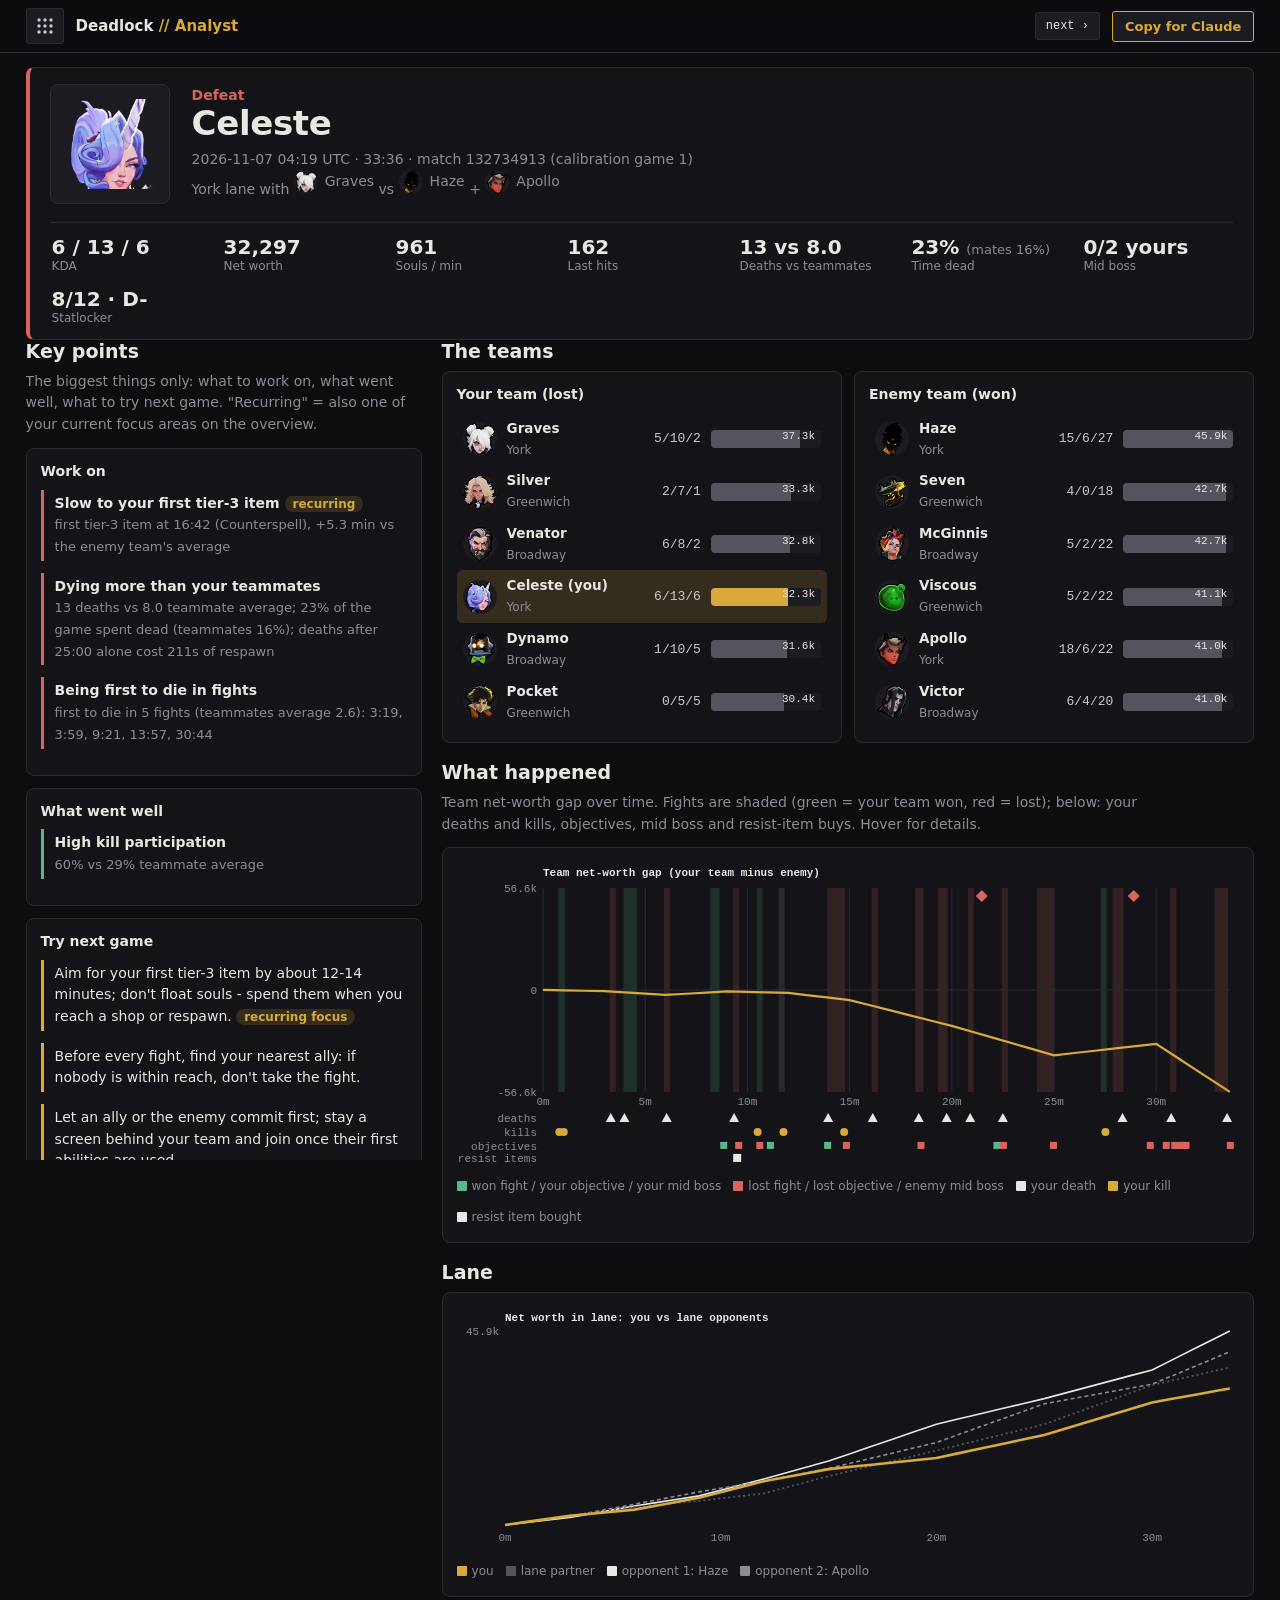
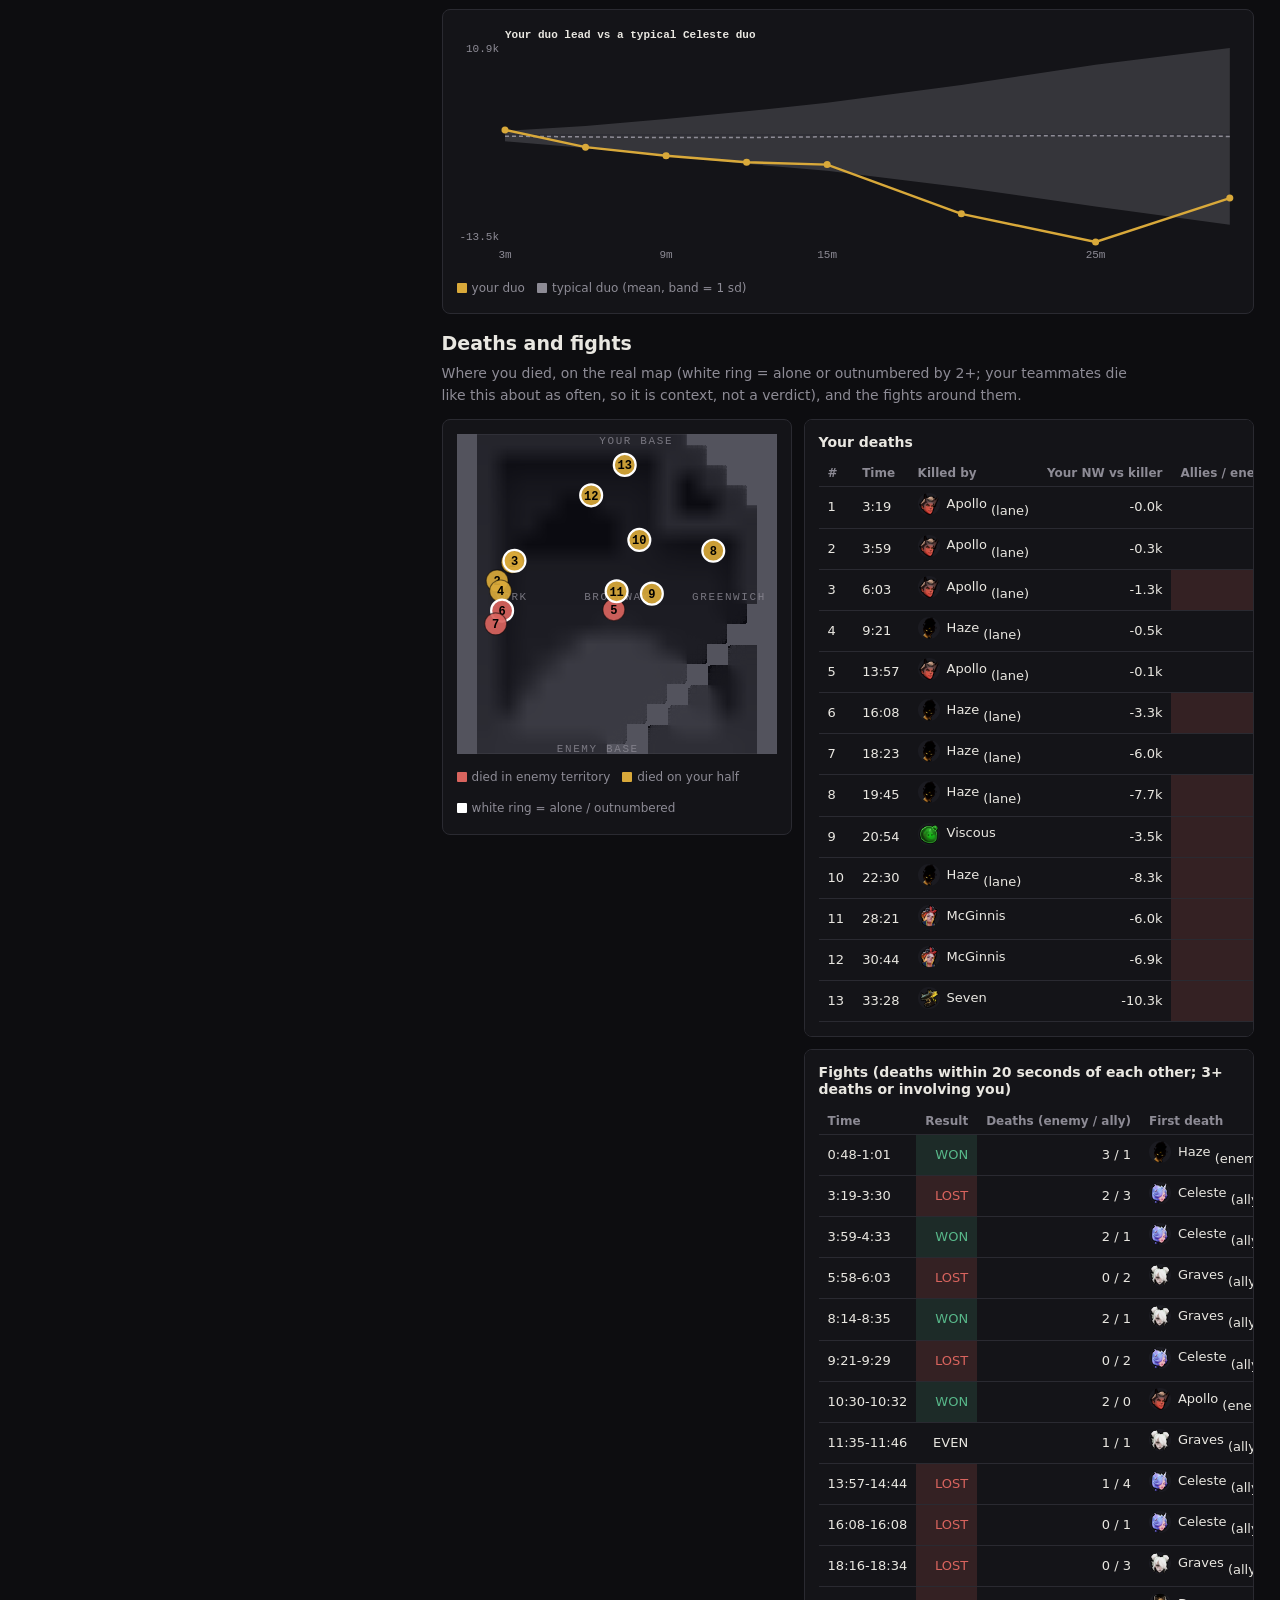
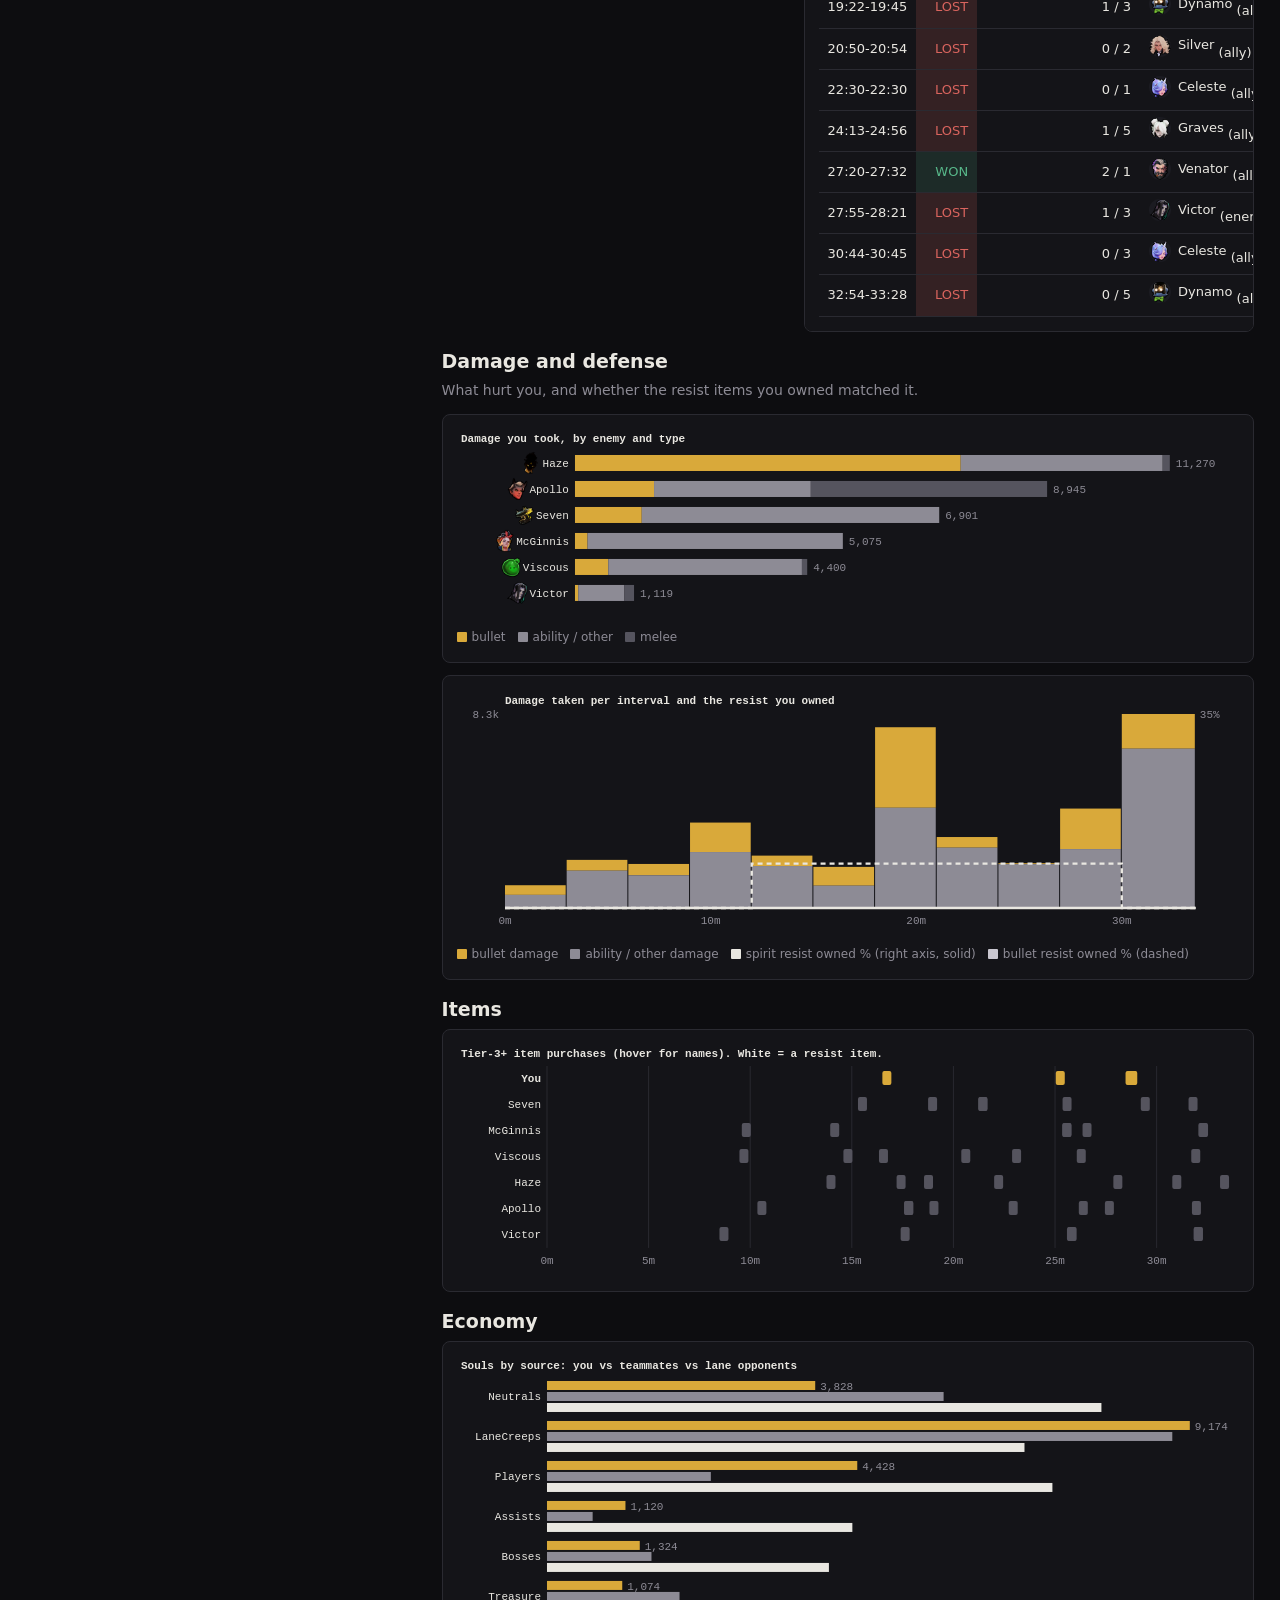
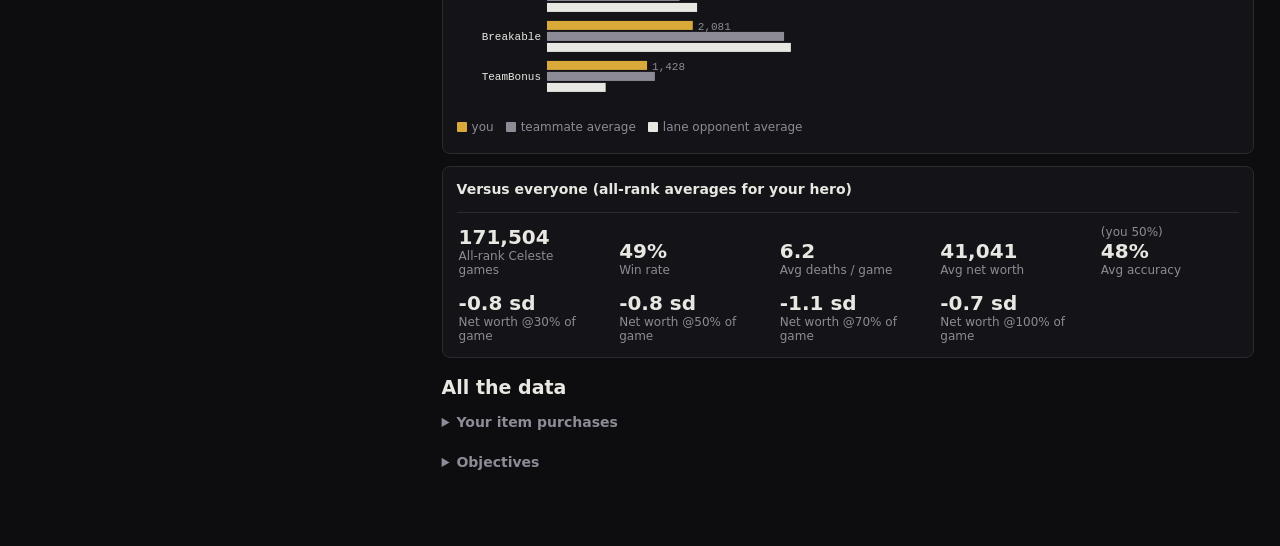
==== commit b85cb210: "Hero portraits throughout, match header with hero art, teams panel, sentence-case typography Co-Auth" ====
--- a/docs/matches/132734913.html
+++ b/docs/matches/132734913.html
@@ -1,11 +1,12 @@
 <!doctype html><html lang="en"><head><meta charset="utf-8"><meta name="viewport" content="width=device-width,initial-scale=1">
-<title>Match 132734913 - Celeste</title><link rel="stylesheet" href="../assets/lib.css?v=1794200528"></head><body><header id="nav"></header><main>
+<title>Match 132734913 - Celeste</title><link rel="stylesheet" href="../assets/lib.css?v=1794200985"></head><body><header id="nav"></header><main>
 <div id="head"></div>
 <div class="layout">
 <aside class="coach" id="s-points"><h2>Key points</h2>
 <p class="sub">The biggest things only: what to work on, what went well, what to try next game. "Recurring" = also one of your current focus areas on the overview.</p>
 <div id="points"></div></aside>
 <div class="stage">
+<section id="s-board"><h2>The teams</h2><div class="teams" id="teams"></div></section>
 <section id="s-timeline"><h2>What happened</h2><p class="sub">Team net-worth gap over time. Fights are shaded (green = your team won, red = lost); below: your deaths and kills, objectives, mid boss and resist-item buys. Hover for details.</p>
 <div class="card" id="c-timeline"></div></section>
 <section id="s-lane"><h2>Lane</h2><div class="cols"><div class="card" id="c-lane1"></div><div class="card" id="c-lane2"></div></div></section>
@@ -18,8 +19,7 @@
 <section id="s-items"><h2>Items</h2><div class="card" id="c-items"></div></section>
 <section id="s-economy"><h2>Economy</h2><div class="cols"><div class="card" id="c-souls"></div><div class="card"><h3>Versus everyone (all-rank averages for your hero)</h3><div id="bench"></div></div></div></section>
 <section id="s-data"><h2>All the data</h2>
-<details><summary>Scoreboard (all 12 players)</summary><div class="card" id="t-board"></div></details>
 <details><summary>Your item purchases</summary><div class="card" id="t-items"></div></details>
 <details><summary>Objectives</summary><div class="card" id="t-obj"></div></details></section>
 </div></div>
-</main><script src="../assets/lib.js?v=1794200528"></script><script>window.ASSET_BASE="../";const M={"schema":5,"id":132734913,"calib":1,"start":1794025162,"hero":"Celeste","hero_id":81,"team":1,"win":false,"dur":2016,"lane":"York","kda":[6,13,6],"nw":32297,"lh":162,"denies":4,"level":31,"lane_opp":["Haze","Apollo"],"lane_mate":["Graves"],"board":[{"slot":10,"me":false,"ally":true,"hero":"Graves","lane":"York","k":5,"d":10,"a":2,"nw":37261,"lh":186,"dmg":28313,"taken":29372,"heal":6709,"lvl":32},{"slot":9,"me":false,"ally":true,"hero":"Silver","lane":"Greenwich","k":2,"d":7,"a":1,"nw":33325,"lh":175,"dmg":14139,"taken":31848,"heal":7063,"lvl":31},{"slot":11,"me":false,"ally":true,"hero":"Venator","lane":"Broadway","k":6,"d":8,"a":2,"nw":32829,"lh":188,"dmg":30019,"taken":32084,"heal":3866,"lvl":31},{"slot":7,"me":true,"ally":true,"hero":"Celeste","lane":"York","k":6,"d":13,"a":6,"nw":32297,"lh":162,"dmg":25989,"taken":37710,"heal":5543,"lvl":31},{"slot":12,"me":false,"ally":true,"hero":"Dynamo","lane":"Broadway","k":1,"d":10,"a":5,"nw":31555,"lh":154,"dmg":20272,"taken":39934,"heal":9277,"lvl":30},{"slot":8,"me":false,"ally":true,"hero":"Pocket","lane":"Greenwich","k":0,"d":5,"a":5,"nw":30448,"lh":99,"dmg":19963,"taken":18178,"heal":822,"lvl":30},{"slot":5,"me":false,"ally":false,"hero":"Haze","lane":"York","k":15,"d":6,"a":27,"nw":45886,"lh":187,"dmg":39296,"taken":33050,"heal":9726,"lvl":35},{"slot":2,"me":false,"ally":false,"hero":"Seven","lane":"Greenwich","k":4,"d":0,"a":18,"nw":42740,"lh":276,"dmg":29962,"taken":9448,"heal":5935,"lvl":34},{"slot":1,"me":false,"ally":false,"hero":"McGinnis","lane":"Broadway","k":5,"d":2,"a":22,"nw":42670,"lh":212,"dmg":26713,"taken":20842,"heal":19001,"lvl":34},{"slot":3,"me":false,"ally":false,"hero":"Viscous","lane":"Greenwich","k":5,"d":2,"a":22,"nw":41127,"lh":105,"dmg":25766,"taken":15218,"heal":7530,"lvl":33},{"slot":6,"me":false,"ally":false,"hero":"Apollo","lane":"York","k":18,"d":6,"a":22,"nw":40968,"lh":106,"dmg":42105,"taken":33230,"heal":16336,"lvl":33},{"slot":4,"me":false,"ally":false,"hero":"Victor","lane":"Broadway","k":6,"d":4,"a":20,"nw":40966,"lh":109,"dmg":25284,"taken":26907,"heal":35175,"lvl":33}],"nw_curve":[{"t":0,"me":0,"opp":[0,0],"mate":[0],"gap":0},{"t":60,"me":724.3333333333334,"opp":[582.3333333333334,677.0],"mate":[745.0],"gap":-222.00000000000045},{"t":120,"me":1448.6666666666667,"opp":[1164.6666666666667,1354.0],"mate":[1490.0],"gap":-444.0000000000009},{"t":180,"me":2173.0,"opp":[1747.0,2031.0],"mate":[2235.0],"gap":-666.0},{"t":240,"me":2655.6666666666665,"opp":[2659.0,2987.0],"mate":[2899.3333333333335],"gap":-1367.9999999999982},{"t":300,"me":3138.3333333333335,"opp":[3571.0,3943.0],"mate":[3563.666666666667],"gap":-2070.0},{"t":360,"me":3621.0,"opp":[4483.0,4899.0],"mate":[4228.0],"gap":-2772.0},{"t":420,"me":4553.666666666667,"opp":[5282.0,5876.0],"mate":[4713.0],"gap":-2104.333333333332},{"t":480,"me":5486.333333333333,"opp":[6081.0,6853.0],"mate":[5198.0],"gap":-1436.6666666666642},{"t":540,"me":6419.0,"opp":[6880.0,7830.0],"mate":[5683.0],"gap":-769.0},{"t":600,"me":7730.666666666667,"opp":[8211.666666666666,8681.333333333334],"mate":[6278.666666666667],"gap":-1067.3333333333285},{"t":660,"me":9042.333333333334,"opp":[9543.333333333334,9532.666666666666],"mate":[6874.333333333333],"gap":-1365.6666666666715},{"t":720,"me":10354.0,"opp":[10875.0,10384.0],"mate":[7470.0],"gap":-1664.0},{"t":780,"me":11303.0,"opp":[12286.0,11375.666666666666],"mate":[8826.0],"gap":-2980.6666666666642},{"t":840,"me":12252.0,"opp":[13697.0,12367.333333333334],"mate":[10182.0],"gap":-4297.3333333333285},{"t":900,"me":13201.0,"opp":[15108.0,13359.0],"mate":[11538.0],"gap":-5614.0},{"t":960,"me":13728.6,"opp":[16854.4,14586.6],"mate":[12746.4],"gap":-8482.199999999997},{"t":1020,"me":14256.2,"opp":[18600.8,15814.2],"mate":[13954.8],"gap":-11350.399999999994},{"t":1080,"me":14783.8,"opp":[20347.2,17041.8],"mate":[15163.2],"gap":-14218.600000000006},{"t":1140,"me":15311.4,"opp":[22093.6,18269.4],"mate":[16371.6],"gap":-17086.800000000003},{"t":1200,"me":15839.0,"opp":[23840.0,19497.0],"mate":[17580.0],"gap":-19955.0},{"t":1260,"me":16927.6,"opp":[25049.6,21331.6],"mate":[18828.8],"gap":-23223.199999999997},{"t":1320,"me":18016.2,"opp":[26259.2,23166.2],"mate":[20077.6],"gap":-26491.399999999994},{"t":1380,"me":19104.8,"opp":[27468.8,25000.8],"mate":[21326.4],"gap":-29759.600000000006},{"t":1440,"me":20193.4,"opp":[28678.4,26835.4],"mate":[22575.2],"gap":-33027.79999999999},{"t":1500,"me":21282.0,"opp":[29888.0,28670.0],"mate":[23824.0],"gap":-36296.0},{"t":1560,"me":22820.6,"opp":[31246.4,29597.8],"mate":[25675.4],"gap":-35024.20000000001},{"t":1620,"me":24359.2,"opp":[32604.8,30525.6],"mate":[27526.8],"gap":-33752.399999999994},{"t":1680,"me":25897.8,"opp":[33963.2,31453.4],"mate":[29378.2],"gap":-32480.600000000006},{"t":1740,"me":27436.4,"opp":[35321.6,32381.2],"mate":[31229.6],"gap":-31208.79999999999},{"t":1800,"me":28975.0,"opp":[36680.0,33309.0],"mate":[33081.0],"gap":-29937.0},{"t":1860,"me":29897.777777777777,"opp":[39237.22222222222,35436.5],"mate":[34242.11111111111],"gap":-37354.77777777778},{"t":1920,"me":30820.555555555555,"opp":[41794.444444444445,37564.0],"mate":[35403.22222222222],"gap":-44772.55555555556},{"t":1980,"me":31743.333333333332,"opp":[44351.666666666664,39691.5],"mate":[36564.333333333336],"gap":-52190.333333333314},{"t":2016,"me":32297.0,"opp":[45886.0,40968.0],"mate":[37261.0],"gap":-56641.0}],"deaths":[{"t":199,"respawn":8,"ttk":15.8,"killer":"Apollo","killer_lane":true,"nw_me":2326,"nw_killer":2334,"allies":1,"enemies":2,"early":true,"caught":false,"hp":[20,33,34,22],"x":-7048,"y":2127,"side":"own"},{"t":239,"respawn":8,"ttk":14.4,"killer":"Apollo","killer_lane":true,"nw_me":2648,"nw_killer":2971,"allies":1,"enemies":2,"early":true,"caught":false,"hp":[100,90,64,3],"x":-8057,"y":884,"side":"own"},{"t":363,"respawn":10,"ttk":12.4,"killer":"Apollo","killer_lane":true,"nw_me":3668,"nw_killer":4948,"allies":0,"enemies":2,"early":true,"caught":true,"hp":[72,61,62,40],"x":-6888,"y":2234,"side":"own"},{"t":561,"respawn":17,"ttk":3.3,"killer":"Haze","killer_lane":true,"nw_me":6878,"nw_killer":7346,"allies":1,"enemies":2,"early":true,"caught":false,"hp":[93,76,78,64],"x":-7823,"y":205,"side":"own"},{"t":837,"respawn":26,"ttk":34.4,"killer":"Apollo","killer_lane":true,"nw_me":12205,"nw_killer":12318,"allies":1,"enemies":2,"early":false,"caught":false,"hp":[79,66,67,17],"x":-211,"y":-1056,"side":"enemy"},{"t":968,"respawn":30,"ttk":4.5,"killer":"Haze","killer_lane":true,"nw_me":13799,"nw_killer":17087,"allies":1,"enemies":3,"early":false,"caught":true,"hp":[100,100,100,77],"x":-7720,"y":-1118,"side":"enemy"},{"t":1103,"respawn":35,"ttk":16.1,"killer":"Haze","killer_lane":true,"nw_me":14986,"nw_killer":21017,"allies":2,"enemies":2,"early":false,"caught":false,"hp":[100,57,56,38],"x":-8153,"y":-2006,"side":"enemy"},{"t":1185,"respawn":38,"ttk":14.7,"killer":"Haze","killer_lane":true,"nw_me":15707,"nw_killer":23403,"allies":1,"enemies":4,"early":false,"caught":true,"hp":[61,63,41,30],"x":6470,"y":2908,"side":"own"},{"t":1254,"respawn":41,"ttk":5.5,"killer":"Viscous","killer_lane":false,"nw_me":16819,"nw_killer":20321,"allies":0,"enemies":4,"early":false,"caught":true,"hp":[100,100,99,60],"x":2342,"y":24,"side":"own"},{"t":1350,"respawn":46,"ttk":16.9,"killer":"Haze","killer_lane":true,"nw_me":18560,"nw_killer":26864,"allies":2,"enemies":4,"early":false,"caught":true,"hp":[80,64,52,51],"x":1501,"y":3634,"side":"own"},{"t":1701,"respawn":65,"ttk":7.6,"killer":"McGinnis","killer_lane":false,"nw_me":26436,"nw_killer":32390,"allies":0,"enemies":3,"early":false,"caught":true,"hp":[85,87,62,35],"x":-26,"y":181,"side":"own"},{"t":1844,"respawn":71,"ttk":10.3,"killer":"McGinnis","killer_lane":false,"nw_me":29652,"nw_killer":36515,"allies":1,"enemies":6,"early":false,"caught":true,"hp":[95,100,88,33],"x":-1736,"y":6631,"side":"own"},{"t":2008,"respawn":75,"ttk":7.2,"killer":"Seven","killer_lane":false,"nw_me":32174,"nw_killer":42512,"allies":1,"enemies":5,"early":false,"caught":true,"hp":[100,100,91,49],"x":520,"y":8676,"side":"own"}],"fights":[{"t0":48,"t1":61,"res":"won","theirs":3,"ours":1,"pres":"there","kill":true,"first":"Haze","first_me":false,"first_us":false},{"t0":199,"t1":210,"res":"lost","theirs":2,"ours":3,"pres":"died","kill":false,"first":"Celeste","first_me":true,"first_us":true},{"t0":239,"t1":273,"res":"won","theirs":2,"ours":1,"pres":"died","kill":false,"first":"Celeste","first_me":true,"first_us":true},{"t0":358,"t1":363,"res":"lost","theirs":0,"ours":2,"pres":"died","kill":false,"first":"Graves","first_me":false,"first_us":true},{"t0":494,"t1":515,"res":"won","theirs":2,"ours":1,"pres":"away","kill":false,"first":"Graves","first_me":false,"first_us":true},{"t0":561,"t1":569,"res":"lost","theirs":0,"ours":2,"pres":"died","kill":false,"first":"Celeste","first_me":true,"first_us":true},{"t0":630,"t1":632,"res":"won","theirs":2,"ours":0,"pres":"there","kill":true,"first":"Apollo","first_me":false,"first_us":false},{"t0":695,"t1":706,"res":"even","theirs":1,"ours":1,"pres":"there","kill":true,"first":"Graves","first_me":false,"first_us":true},{"t0":837,"t1":884,"res":"lost","theirs":1,"ours":4,"pres":"died","kill":true,"first":"Celeste","first_me":true,"first_us":true},{"t0":968,"t1":968,"res":"lost","theirs":0,"ours":1,"pres":"died","kill":false,"first":"Celeste","first_me":true,"first_us":true},{"t0":1096,"t1":1114,"res":"lost","theirs":0,"ours":3,"pres":"died","kill":false,"first":"Graves","first_me":false,"first_us":true},{"t0":1162,"t1":1185,"res":"lost","theirs":1,"ours":3,"pres":"died","kill":false,"first":"Dynamo","first_me":false,"first_us":true},{"t0":1250,"t1":1254,"res":"lost","theirs":0,"ours":2,"pres":"died","kill":false,"first":"Silver","first_me":false,"first_us":true},{"t0":1350,"t1":1350,"res":"lost","theirs":0,"ours":1,"pres":"died","kill":false,"first":"Celeste","first_me":true,"first_us":true},{"t0":1453,"t1":1496,"res":"lost","theirs":1,"ours":5,"pres":"away","kill":false,"first":"Graves","first_me":false,"first_us":true},{"t0":1640,"t1":1652,"res":"won","theirs":2,"ours":1,"pres":"away","kill":true,"first":"Venator","first_me":false,"first_us":true},{"t0":1675,"t1":1701,"res":"lost","theirs":1,"ours":3,"pres":"died","kill":false,"first":"Victor","first_me":false,"first_us":false},{"t0":1844,"t1":1845,"res":"lost","theirs":0,"ours":3,"pres":"died","kill":false,"first":"Celeste","first_me":true,"first_us":true},{"t0":1974,"t1":2008,"res":"lost","theirs":0,"ours":5,"pres":"died","kill":false,"first":"Dynamo","first_me":false,"first_us":true}],"kills":[48,61,630,706,884,1651],"midboss":[{"t":1288,"mine":false},{"t":1734,"mine":false}],"objectives":[{"t":529,"name":"Tier1_Lane4","mine":true},{"t":573,"name":"Tier1_Lane1","mine":false},{"t":635,"name":"Tier1_Lane4","mine":false},{"t":666,"name":"Tier1_Lane1","mine":true},{"t":834,"name":"Tier1_Lane3","mine":true},{"t":889,"name":"Tier1_Lane3","mine":false},{"t":1108,"name":"Tier2_Lane4","mine":false},{"t":1331,"name":"Tier2_Lane1","mine":true},{"t":1350,"name":"Tier2_Lane3","mine":false},{"t":1497,"name":"Tier2_Lane1","mine":false},{"t":1781,"name":"BarrackBoss_Lane3","mine":false},{"t":1828,"name":"BarrackBoss_Lane1","mine":false},{"t":1853,"name":"TitanShieldGenerator_2","mine":false},{"t":1871,"name":"BarrackBoss_Lane4","mine":false},{"t":1875,"name":"TitanShieldGenerator_1","mine":false},{"t":1886,"name":"Titan","mine":false},{"t":2016,"name":"Core","mine":false}],"dmg":[{"hero":"Haze","bullet":7308,"ability":3827,"melee":135},{"hero":"Apollo","bullet":1498,"ability":2970,"melee":4477},{"hero":"Seven","bullet":1265,"ability":5636,"melee":0},{"hero":"McGinnis","bullet":238,"ability":4837,"melee":0},{"hero":"Viscous","bullet":631,"ability":3669,"melee":100},{"hero":"Victor","bullet":62,"ability":875,"melee":182}],"dmg_intervals":[{"t":180,"total":970,"bullet":412,"other":558,"res_b":0.0,"res_s":0.0},{"t":360,"total":2052,"bullet":461,"other":1591,"res_b":0.0,"res_s":0.0},{"t":540,"total":1878,"bullet":484,"other":1394,"res_b":0.0,"res_s":0.0},{"t":720,"total":3645,"bullet":1258,"other":2387,"res_b":8.0,"res_s":0.0},{"t":900,"total":2234,"bullet":444,"other":1790,"res_b":8.0,"res_s":0.0},{"t":1080,"total":1753,"bullet":802,"other":951,"res_b":8.0,"res_s":0.0},{"t":1260,"total":7716,"bullet":3438,"other":4278,"res_b":8.0,"res_s":0.0},{"t":1440,"total":3028,"bullet":454,"other":2574,"res_b":8.0,"res_s":0.0},{"t":1620,"total":1910,"bullet":38,"other":1872,"res_b":8.0,"res_s":0.0},{"t":1800,"total":4243,"bullet":1730,"other":2513,"res_b":0.0,"res_s":0.0},{"t":2016,"total":8281,"bullet":1481,"other":6800,"res_b":0.0,"res_s":0.0}],"items":[{"t":10,"name":"Light Eater","tier":0,"slot":"ability","sold":null,"tags":[]},{"t":51,"name":"Light Eater","tier":0,"slot":"ability","sold":null,"tags":[]},{"t":63,"name":"Dazzling Trick","tier":0,"slot":"ability","sold":null,"tags":[]},{"t":87,"name":"Grit","tier":1,"slot":"vitality","sold":729,"tags":[]},{"t":137,"name":"Radiant Daggers","tier":0,"slot":"ability","sold":null,"tags":[]},{"t":159,"name":"High-Velocity Rounds","tier":1,"slot":"weapon","sold":650,"tags":[]},{"t":187,"name":"Radiant Daggers","tier":0,"slot":"ability","sold":null,"tags":[]},{"t":247,"name":"Mystic Expansion","tier":1,"slot":"spirit","sold":1720,"tags":[]},{"t":334,"name":"Radiant Daggers","tier":0,"slot":"ability","sold":null,"tags":[]},{"t":393,"name":"Shining Wonder","tier":0,"slot":"ability","sold":null,"tags":[]},{"t":482,"name":"Improved Spirit","tier":2,"slot":"spirit","sold":null,"tags":[]},{"t":485,"name":"Extra Regen","tier":1,"slot":"vitality","sold":1123,"tags":[]},{"t":570,"name":"Suppressor","tier":2,"slot":"spirit","sold":1726,"tags":["bullet_resist=8"]},{"t":617,"name":"Light Eater","tier":0,"slot":"ability","sold":null,"tags":[]},{"t":649,"name":"Mystic Burst","tier":1,"slot":"spirit","sold":1223,"tags":[]},{"t":650,"name":"Opening Rounds","tier":2,"slot":"weapon","sold":null,"tags":[]},{"t":680,"name":"Light Eater","tier":0,"slot":"ability","sold":null,"tags":[]},{"t":729,"name":"Weapon Shielding","tier":2,"slot":"vitality","sold":null,"tags":[]},{"t":807,"name":"Dazzling Trick","tier":0,"slot":"ability","sold":null,"tags":[]},{"t":850,"name":"Restorative Locket","tier":2,"slot":"vitality","sold":null,"tags":[]},{"t":926,"name":"Dazzling Trick","tier":0,"slot":"ability","sold":null,"tags":[]},{"t":1002,"name":"Counterspell","tier":3,"slot":"vitality","sold":null,"tags":[]},{"t":1123,"name":"Spirit Lifesteal","tier":2,"slot":"vitality","sold":1728,"tags":[]},{"t":1223,"name":"Rebuttal","tier":1,"slot":"vitality","sold":null,"tags":[]},{"t":1336,"name":"Radiant Daggers","tier":0,"slot":"ability","sold":null,"tags":[]},{"t":1514,"name":"Tankbuster","tier":3,"slot":"spirit","sold":null,"tags":[]},{"t":1608,"name":"Dazzling Trick","tier":0,"slot":"ability","sold":null,"tags":[]},{"t":1660,"name":"Shining Wonder","tier":0,"slot":"ability","sold":null,"tags":[]},{"t":1720,"name":"Blood Tribute","tier":3,"slot":"weapon","sold":null,"tags":[]},{"t":1726,"name":"Superior Cooldown","tier":3,"slot":"spirit","sold":null,"tags":[]},{"t":1728,"name":"Spiritual Overflow","tier":4,"slot":"weapon","sold":null,"tags":[]},{"t":1998,"name":"Shining Wonder","tier":0,"slot":"ability","sold":null,"tags":[]}],"enemy_t3":{"Seven":[{"t":930,"name":"Ballistic Enchantment"},{"t":1137,"name":"Toxic Bullets"},{"t":1285,"name":"Superior Duration"},{"t":1286,"name":"Superior Cooldown"},{"t":1534,"name":"Escalating Exposure"},{"t":1765,"name":"Spirit Burn"},{"t":1906,"name":"Infuser"}],"McGinnis":[{"t":587,"name":"Radiant Regeneration"},{"t":848,"name":"Heroic Aura"},{"t":1533,"name":"Escalating Exposure"},{"t":1534,"name":"Stamina Mastery"},{"t":1593,"name":"Rapid Recharge"},{"t":1935,"name":"Greater Expansion"},{"t":1937,"name":"Transcendent Cooldown"}],"Viscous":[{"t":580,"name":"Express Shot"},{"t":887,"name":"Rescue Beam"},{"t":992,"name":"Tankbuster"},{"t":1235,"name":"Spirit Snatch"},{"t":1385,"name":"Boundless Spirit"},{"t":1576,"name":"Divine Barrier"},{"t":1914,"name":"Mystic Reverb"}],"Haze":[{"t":837,"name":"Surge of Power"},{"t":1044,"name":"Tesla Bullets"},{"t":1125,"name":"Burst Fire"},{"t":1332,"name":"Ricochet"},{"t":1684,"name":"Lucky Shot"},{"t":1858,"name":"Vampiric Burst"},{"t":1999,"name":"Siphon Bullets"}],"Apollo":[{"t":633,"name":"Lifestrike"},{"t":1066,"name":"Point Blank"},{"t":1067,"name":"Spirit Snatch"},{"t":1141,"name":"Hunter's Aura"},{"t":1375,"name":"Counterspell"},{"t":1582,"name":"Crushing Fists"},{"t":1659,"name":"Superior Duration"},{"t":1916,"name":"Spirit Resilience"}],"Victor":[{"t":521,"name":"Radiant Regeneration"},{"t":1056,"name":"Rapid Recharge"},{"t":1547,"name":"Escalating Exposure"},{"t":1549,"name":"Infuser"},{"t":1921,"name":"Greater Expansion"},{"t":1922,"name":"Transcendent Cooldown"}]},"souls":{"Players":4428,"LaneCreeps":9174,"Neutrals":3828,"Bosses":1324,"Treasure":1074,"Denies":168,"TeamBonus":1428,"Breakable":2081,"AbilityAssassinate":0,"ItemTrophyCollector":0,"ItemCultistSacrifice":0,"ItemGooseEgg":0,"Assists":1120},"souls_team_avg":{"Players":2338.6,"LaneCreeps":8924.0,"Neutrals":5660.4,"Bosses":1491.2,"Treasure":1891.6,"Denies":152.4,"TeamBonus":1539.8,"Breakable":3383.4,"AbilityAssassinate":0.0,"ItemTrophyCollector":217.4,"ItemCultistSacrifice":339.0,"ItemGooseEgg":0.0,"Assists":651.6},"souls_lane_opp_avg":{"Players":7213.0,"LaneCreeps":6814.5,"Neutrals":7912.5,"Bosses":4023.5,"Treasure":2142.0,"Denies":231.5,"TeamBonus":837.5,"Breakable":3480.5,"AbilityAssassinate":0.0,"ItemTrophyCollector":0.0,"ItemCultistSacrifice":0.0,"ItemGooseEgg":0.0,"Assists":4358.0},"bench":{"hero_games":171504,"hero_winrate":0.4863909879652953,"hero_acc":0.48361227729789075,"hero_deaths":6.21605326989458,"hero_nw":41041.02383034798},"nw_z":{"30":{"me":7835.5999999999985,"avg":10083.789661375162,"z":-0.7507258308127595},"50":{"me":14150.68,"avg":19031.513363072914,"z":-0.8287875975954462},"70":{"me":19670.872000000003,"avg":29413.481312217933,"z":-1.1378820602153508},"100":{"me":32297.0,"avg":41037.78813386656,"z":-0.7246945261695535}},"lane_curve":[{"t":180,"mine":630.0,"mean":-147.9,"sd":643.7,"z":1.208482212210657},{"t":360,"mine":-1533.0,"mean":-249.3,"sd":1380.9,"z":-0.9296111231805344},{"t":540,"mine":-2608.0,"mean":-325.1,"sd":2315.4,"z":-0.9859635484149607},{"t":720,"mine":-3435.0,"mean":-326.0,"sd":3303.7,"z":-0.9410660774283379},{"t":900,"mine":-3728.0,"mean":-227.6,"sd":4278.7,"z":-0.8180989552901583},{"t":1200,"mine":-9918.0,"mean":-144.8,"sd":6423.5,"z":-1.5214758309332919},{"t":1500,"mine":-13452.0,"mean":-83.7,"sd":8909.1,"z":-1.50052193824292},{"t":1800,"mine":-7933.0,"mean":-182.8,"sd":11116.1,"z":-0.6972049549752161}],"kpi":{"deaths":13,"deaths_rel":5.0,"mate_deaths":8.0,"dead_pct":0.23313492063492064,"mate_dead_pct":0.16081349206349205,"early_deaths":4,"caught":8,"caught_pct":0.6153846153846154,"peer_caught_pct":0.65,"first_die":5,"mate_first_die":2.6,"fights":19,"fights_in":17,"ability_share":0.5784672500662954,"bullet_share":0.2917528507027314,"res_b_20":8.0,"res_s_20":0.0,"top_dealer":"Haze","top_dealer_share":0.2988597189074516,"top_dealer_bullet":0.6484472049689441,"first_t3":1002,"first_t3_delta":320.66666666666663,"kp":0.6,"mate_kp":0.29,"nw_z_end":-0.7246945261695535,"nw_z_50":-0.8287875975954462,"lane_z9":-0.9859635484149607,"lane_z15":-0.8180989552901583,"acc":0.496551724137931,"acc_delta":0.01293944684004028,"midboss_mine":0,"midboss_total":2,"spm":961.2202380952381,"win":false,"fights_lost_away":1},"sl":{"mvp":8,"grade":"D-","mmr":null}},P={"problems":[{"id":"t3","title":"Slow to your first tier-3 item","evidence":"first tier-3 item at 16:42 (Counterspell), +5.3 min vs the enemy team's average","recurring":true,"advice":["Aim for your first tier-3 item by about 12-14 minutes; don't float souls - spend them when you reach a shop or respawn.","Compare your first tier-3 time with the enemy list on the match page after every game."]},{"id":"deaths","title":"Dying more than your teammates","evidence":"13 deaths vs 8.0 teammate average; 23% of the game spent dead (teammates 16%); deaths after 25:00 alone cost 211s of respawn","recurring":false,"advice":["Before every fight, find your nearest ally: if nobody is within reach, don't take the fight.","When your team is behind, switch to safe farming and holding space; each late death costs 60-90 seconds of respawn.","After the game, look at which deaths came at full HP with no ally near - those are the avoidable ones."]},{"id":"first","title":"Being first to die in fights","evidence":"first to die in 5 fights (teammates average 2.6): 3:19, 3:59, 9:21, 13:57, 30:44","recurring":false,"advice":["Let an ally or the enemy commit first; stay a screen behind your team and join once their first abilities are used.","If you're being targeted early in a fight, fall back toward allies rather than forward."]}],"positives":[{"title":"High kill participation","evidence":"60% vs 29% teammate average"}],"next":[{"habit":"t3","text":"Aim for your first tier-3 item by about 12-14 minutes; don't float souls - spend them when you reach a shop or respawn.","recurring":true},{"habit":"deaths","text":"Before every fight, find your nearest ally: if nobody is within reach, don't take the fight.","recurring":false},{"habit":"first","text":"Let an ally or the enemy commit first; stay a screen behind your team and join once their first abilities are used.","recurring":false}],"all":[{"id":"deaths","title":"Dying more than your teammates","value":5.0,"flag":true,"sev":2.5,"evidence":"13 deaths vs 8.0 teammate average; 23% of the game spent dead (teammates 16%); deaths after 25:00 alone cost 211s of respawn"},{"id":"early","title":"Dying in the lane phase","value":4,"flag":true,"sev":1.3333333333333333,"evidence":"4 deaths before 10:00 (3:19, 3:59, 6:03, 9:21); Apollo killed you 3x"},{"id":"first","title":"Being first to die in fights","value":2.4,"flag":true,"sev":1.5999999999999999,"evidence":"first to die in 5 fights (teammates average 2.6): 3:19, 3:59, 9:21, 13:57, 30:44"},{"id":"resist","title":"Defensive items arrive late","value":2.334022805621851,"flag":true,"sev":1.066597719437815,"evidence":"58% of damage taken was ability/other, 29% bullet; at 20:00 you owned 0% spirit and 8% bullet resist (damage-weighted 2.3%); first resist item Suppressor at 9:30; top damage dealer Haze was 65% bullet and you owned 8% bullet resist"},{"id":"t3","title":"Slow to your first tier-3 item","value":320.66666666666663,"flag":true,"sev":2.1377777777777776,"evidence":"first tier-3 item at 16:42 (Counterspell), +5.3 min vs the enemy team's average"},{"id":"lane","title":"Losing the lane","value":-0.9859635484149607,"flag":false,"sev":0.0,"evidence":null},{"id":"souls","title":"Low souls overall","value":-0.7246945261695535,"flag":false,"sev":0.0,"evidence":null}]},F=[{"id":"resist","title":"Defensive items arrive late"},{"id":"t3","title":"Slow to your first tier-3 item"},{"id":"lane","title":"Losing the lane"}];renderNav({page:'match',current:132734913,games:[{"id":132734913,"label":"#1","win":false,"hero":"Celeste"},{"id":133285418,"label":"#2","win":false,"hero":"Celeste"},{"id":133338098,"label":"#3","win":false,"hero":"Celeste"},{"id":133808767,"label":"#4","win":false,"hero":"Wraith"},{"id":133897312,"label":"#5","win":false,"hero":"Celeste"},{"id":133922932,"label":"#6","win":true,"hero":"Celeste"},{"id":133950231,"label":"#7","win":false,"hero":"Celeste"},{"id":133974993,"label":"#8","win":true,"hero":"Celeste"},{"id":134073565,"label":"11-09","win":true,"hero":"Celeste"},{"id":134092208,"label":"11-09","win":false,"hero":"Celeste"},{"id":134114733,"label":"11-09","win":true,"hero":"Celeste"}],chips:[["s-points","Key points"],["s-timeline","Timeline"],["s-lane","Lane"],["s-deaths","Deaths"],["s-fights","Fights"],["s-damage","Damage"],["s-items","Items"],["s-economy","Economy"],["s-data","All data"]],brief:"# Deadlock coaching request: match 132734913\n\nYou are my Deadlock coach. Use ONLY the data below.\n1. Tell me what actually decided this game, in order of importance.\n2. Give me 2-3 specific teaching points (what to do differently, in which situation), tied to moments in the data.\n3. Say which of my recurring focus areas showed up, and what to try next game.\nSkip tiny mistakes. Be concrete, not generic.\n\n## Result\nCeleste - LOSS - 33:36 - York lane with Graves vs Haze + Apollo. KDA 6/13/6, net worth 32,297, 961 souls/min.\n\nMy current recurring focus areas: Defensive items arrive late, Slow to your first tier-3 item, Losing the lane\nStatlocker for this game: rank 8/12, grade D-\n\n## Key points the tool found\n- PROBLEM (recurring): Slow to your first tier-3 item - first tier-3 item at 16:42 (Counterspell), +5.3 min vs the enemy team's average\n- PROBLEM: Dying more than your teammates - 13 deaths vs 8.0 teammate average; 23% of the game spent dead (teammates 16%); deaths after 25:00 alone cost 211s of respawn\n- PROBLEM: Being first to die in fights - first to die in 5 fights (teammates average 2.6): 3:19, 3:59, 9:21, 13:57, 30:44\n- GOOD: High kill participation - 60% vs 29% teammate average\n\n## Deaths\n| time | killed by | allies/enemies near | HP% 20/10/5/2s before | map half | respawn |\n|---|---|---|---|---|---|\n| 3:19 | Apollo (lane opp) | 1/2 | 20/33/34/22 | own | 8s |\n| 3:59 | Apollo (lane opp) | 1/2 | 100/90/64/3 | own | 8s |\n| 6:03 | Apollo (lane opp) | 0/2 | 72/61/62/40 | own | 10s |\n| 9:21 | Haze (lane opp) | 1/2 | 93/76/78/64 | own | 17s |\n| 13:57 | Apollo (lane opp) | 1/2 | 79/66/67/17 | enemy | 26s |\n| 16:08 | Haze (lane opp) | 1/3 | 100/100/100/77 | enemy | 30s |\n| 18:23 | Haze (lane opp) | 2/2 | 100/57/56/38 | enemy | 35s |\n| 19:45 | Haze (lane opp) | 1/4 | 61/63/41/30 | own | 38s |\n| 20:54 | Viscous | 0/4 | 100/100/99/60 | own | 41s |\n| 22:30 | Haze (lane opp) | 2/4 | 80/64/52/51 | own | 46s |\n| 28:21 | McGinnis | 0/3 | 85/87/62/35 | own | 65s |\n| 30:44 | McGinnis | 1/6 | 95/100/88/33 | own | 71s |\n| 33:28 | Seven | 1/5 | 100/100/91/49 | own | 75s |\n\n## Fights (19; deaths cluster within 20s)\n- 0:48: WON (3 enemy/1 ally deaths), first death Haze (enemy), me: there + kill\n- 3:19: LOST (2 enemy/3 ally deaths), first death Celeste (ally), me: died\n- 3:59: WON (2 enemy/1 ally deaths), first death Celeste (ally), me: died\n- 5:58: LOST (0 enemy/2 ally deaths), first death Graves (ally), me: died\n- 8:14: WON (2 enemy/1 ally deaths), first death Graves (ally), me: away\n- 9:21: LOST (0 enemy/2 ally deaths), first death Celeste (ally), me: died\n- 10:30: WON (2 enemy/0 ally deaths), first death Apollo (enemy), me: there + kill\n- 11:35: EVEN (1 enemy/1 ally deaths), first death Graves (ally), me: there + kill\n- 13:57: LOST (1 enemy/4 ally deaths), first death Celeste (ally), me: died + kill\n- 16:08: LOST (0 enemy/1 ally deaths), first death Celeste (ally), me: died\n- 18:16: LOST (0 enemy/3 ally deaths), first death Graves (ally), me: died\n- 19:22: LOST (1 enemy/3 ally deaths), first death Dynamo (ally), me: died\n- 20:50: LOST (0 enemy/2 ally deaths), first death Silver (ally), me: died\n- 22:30: LOST (0 enemy/1 ally deaths), first death Celeste (ally), me: died\n- 24:13: LOST (1 enemy/5 ally deaths), first death Graves (ally), me: away\n- 27:20: WON (2 enemy/1 ally deaths), first death Venator (ally), me: away + kill\n- 27:55: LOST (1 enemy/3 ally deaths), first death Victor (enemy), me: died\n- 30:44: LOST (0 enemy/3 ally deaths), first death Celeste (ally), me: died\n- 32:54: LOST (0 enemy/5 ally deaths), first death Dynamo (ally), me: died\n\n## Lane vs a typical duo (all ranks)\n- 3:00: +778 souls vs typical (+1.2 sd)\n- 6:00: -1,284 souls vs typical (-0.9 sd)\n- 9:00: -2,283 souls vs typical (-1.0 sd)\n- 12:00: -3,109 souls vs typical (-0.9 sd)\n- 15:00: -3,500 souls vs typical (-0.8 sd)\n- 20:00: -9,773 souls vs typical (-1.5 sd)\n- 25:00: -13,368 souls vs typical (-1.5 sd)\n- 30:00: -7,750 souls vs typical (-0.7 sd)\n\n## Damage I took\n29% bullet, 58% ability/other. Top dealer Haze (65% bullet). Resist I owned at 20:00: 0% spirit, 8% bullet.\n- Haze: 11,270 (65% bullet)\n- Apollo: 8,945 (17% bullet)\n- Seven: 6,901 (18% bullet)\n- McGinnis: 5,075 (5% bullet)\n\n## Items (tier 3+ I kept, with resist items marked)\n- 16:42 Counterspell; 25:14 Tankbuster; 28:40 Blood Tribute; 28:46 Superior Cooldown; 28:48 Spiritual Overflow\n- Enemy first tier-3 items: Seven 15:30; McGinnis 9:47; Viscous 9:40; Haze 13:57; Apollo 10:33; Victor 8:41\n\n## Economy\n- Souls by source (me vs teammate avg): Neutrals 3,828 vs 5,660, LaneCreeps 9,174 vs 8,924, Players 4,428 vs 2,339, Assists 1,120 vs 652, Bosses 1,324 vs 1,491\n- Mid boss: 21:28 claimed by the enemy, 28:54 claimed by the enemy\n"});renderMatch(M,P,F);</script></body></html>+</main><script src="../assets/heroes.js?v=1794200985"></script><script src="../assets/lib.js?v=1794200985"></script><script>window.ASSET_BASE="../";const M={"schema":5,"id":132734913,"calib":1,"start":1794025162,"hero":"Celeste","hero_id":81,"team":1,"win":false,"dur":2016,"lane":"York","kda":[6,13,6],"nw":32297,"lh":162,"denies":4,"level":31,"lane_opp":["Haze","Apollo"],"lane_mate":["Graves"],"board":[{"slot":10,"me":false,"ally":true,"hero":"Graves","lane":"York","k":5,"d":10,"a":2,"nw":37261,"lh":186,"dmg":28313,"taken":29372,"heal":6709,"lvl":32},{"slot":9,"me":false,"ally":true,"hero":"Silver","lane":"Greenwich","k":2,"d":7,"a":1,"nw":33325,"lh":175,"dmg":14139,"taken":31848,"heal":7063,"lvl":31},{"slot":11,"me":false,"ally":true,"hero":"Venator","lane":"Broadway","k":6,"d":8,"a":2,"nw":32829,"lh":188,"dmg":30019,"taken":32084,"heal":3866,"lvl":31},{"slot":7,"me":true,"ally":true,"hero":"Celeste","lane":"York","k":6,"d":13,"a":6,"nw":32297,"lh":162,"dmg":25989,"taken":37710,"heal":5543,"lvl":31},{"slot":12,"me":false,"ally":true,"hero":"Dynamo","lane":"Broadway","k":1,"d":10,"a":5,"nw":31555,"lh":154,"dmg":20272,"taken":39934,"heal":9277,"lvl":30},{"slot":8,"me":false,"ally":true,"hero":"Pocket","lane":"Greenwich","k":0,"d":5,"a":5,"nw":30448,"lh":99,"dmg":19963,"taken":18178,"heal":822,"lvl":30},{"slot":5,"me":false,"ally":false,"hero":"Haze","lane":"York","k":15,"d":6,"a":27,"nw":45886,"lh":187,"dmg":39296,"taken":33050,"heal":9726,"lvl":35},{"slot":2,"me":false,"ally":false,"hero":"Seven","lane":"Greenwich","k":4,"d":0,"a":18,"nw":42740,"lh":276,"dmg":29962,"taken":9448,"heal":5935,"lvl":34},{"slot":1,"me":false,"ally":false,"hero":"McGinnis","lane":"Broadway","k":5,"d":2,"a":22,"nw":42670,"lh":212,"dmg":26713,"taken":20842,"heal":19001,"lvl":34},{"slot":3,"me":false,"ally":false,"hero":"Viscous","lane":"Greenwich","k":5,"d":2,"a":22,"nw":41127,"lh":105,"dmg":25766,"taken":15218,"heal":7530,"lvl":33},{"slot":6,"me":false,"ally":false,"hero":"Apollo","lane":"York","k":18,"d":6,"a":22,"nw":40968,"lh":106,"dmg":42105,"taken":33230,"heal":16336,"lvl":33},{"slot":4,"me":false,"ally":false,"hero":"Victor","lane":"Broadway","k":6,"d":4,"a":20,"nw":40966,"lh":109,"dmg":25284,"taken":26907,"heal":35175,"lvl":33}],"nw_curve":[{"t":0,"me":0,"opp":[0,0],"mate":[0],"gap":0},{"t":60,"me":724.3333333333334,"opp":[582.3333333333334,677.0],"mate":[745.0],"gap":-222.00000000000045},{"t":120,"me":1448.6666666666667,"opp":[1164.6666666666667,1354.0],"mate":[1490.0],"gap":-444.0000000000009},{"t":180,"me":2173.0,"opp":[1747.0,2031.0],"mate":[2235.0],"gap":-666.0},{"t":240,"me":2655.6666666666665,"opp":[2659.0,2987.0],"mate":[2899.3333333333335],"gap":-1367.9999999999982},{"t":300,"me":3138.3333333333335,"opp":[3571.0,3943.0],"mate":[3563.666666666667],"gap":-2070.0},{"t":360,"me":3621.0,"opp":[4483.0,4899.0],"mate":[4228.0],"gap":-2772.0},{"t":420,"me":4553.666666666667,"opp":[5282.0,5876.0],"mate":[4713.0],"gap":-2104.333333333332},{"t":480,"me":5486.333333333333,"opp":[6081.0,6853.0],"mate":[5198.0],"gap":-1436.6666666666642},{"t":540,"me":6419.0,"opp":[6880.0,7830.0],"mate":[5683.0],"gap":-769.0},{"t":600,"me":7730.666666666667,"opp":[8211.666666666666,8681.333333333334],"mate":[6278.666666666667],"gap":-1067.3333333333285},{"t":660,"me":9042.333333333334,"opp":[9543.333333333334,9532.666666666666],"mate":[6874.333333333333],"gap":-1365.6666666666715},{"t":720,"me":10354.0,"opp":[10875.0,10384.0],"mate":[7470.0],"gap":-1664.0},{"t":780,"me":11303.0,"opp":[12286.0,11375.666666666666],"mate":[8826.0],"gap":-2980.6666666666642},{"t":840,"me":12252.0,"opp":[13697.0,12367.333333333334],"mate":[10182.0],"gap":-4297.3333333333285},{"t":900,"me":13201.0,"opp":[15108.0,13359.0],"mate":[11538.0],"gap":-5614.0},{"t":960,"me":13728.6,"opp":[16854.4,14586.6],"mate":[12746.4],"gap":-8482.199999999997},{"t":1020,"me":14256.2,"opp":[18600.8,15814.2],"mate":[13954.8],"gap":-11350.399999999994},{"t":1080,"me":14783.8,"opp":[20347.2,17041.8],"mate":[15163.2],"gap":-14218.600000000006},{"t":1140,"me":15311.4,"opp":[22093.6,18269.4],"mate":[16371.6],"gap":-17086.800000000003},{"t":1200,"me":15839.0,"opp":[23840.0,19497.0],"mate":[17580.0],"gap":-19955.0},{"t":1260,"me":16927.6,"opp":[25049.6,21331.6],"mate":[18828.8],"gap":-23223.199999999997},{"t":1320,"me":18016.2,"opp":[26259.2,23166.2],"mate":[20077.6],"gap":-26491.399999999994},{"t":1380,"me":19104.8,"opp":[27468.8,25000.8],"mate":[21326.4],"gap":-29759.600000000006},{"t":1440,"me":20193.4,"opp":[28678.4,26835.4],"mate":[22575.2],"gap":-33027.79999999999},{"t":1500,"me":21282.0,"opp":[29888.0,28670.0],"mate":[23824.0],"gap":-36296.0},{"t":1560,"me":22820.6,"opp":[31246.4,29597.8],"mate":[25675.4],"gap":-35024.20000000001},{"t":1620,"me":24359.2,"opp":[32604.8,30525.6],"mate":[27526.8],"gap":-33752.399999999994},{"t":1680,"me":25897.8,"opp":[33963.2,31453.4],"mate":[29378.2],"gap":-32480.600000000006},{"t":1740,"me":27436.4,"opp":[35321.6,32381.2],"mate":[31229.6],"gap":-31208.79999999999},{"t":1800,"me":28975.0,"opp":[36680.0,33309.0],"mate":[33081.0],"gap":-29937.0},{"t":1860,"me":29897.777777777777,"opp":[39237.22222222222,35436.5],"mate":[34242.11111111111],"gap":-37354.77777777778},{"t":1920,"me":30820.555555555555,"opp":[41794.444444444445,37564.0],"mate":[35403.22222222222],"gap":-44772.55555555556},{"t":1980,"me":31743.333333333332,"opp":[44351.666666666664,39691.5],"mate":[36564.333333333336],"gap":-52190.333333333314},{"t":2016,"me":32297.0,"opp":[45886.0,40968.0],"mate":[37261.0],"gap":-56641.0}],"deaths":[{"t":199,"respawn":8,"ttk":15.8,"killer":"Apollo","killer_lane":true,"nw_me":2326,"nw_killer":2334,"allies":1,"enemies":2,"early":true,"caught":false,"hp":[20,33,34,22],"x":-7048,"y":2127,"side":"own"},{"t":239,"respawn":8,"ttk":14.4,"killer":"Apollo","killer_lane":true,"nw_me":2648,"nw_killer":2971,"allies":1,"enemies":2,"early":true,"caught":false,"hp":[100,90,64,3],"x":-8057,"y":884,"side":"own"},{"t":363,"respawn":10,"ttk":12.4,"killer":"Apollo","killer_lane":true,"nw_me":3668,"nw_killer":4948,"allies":0,"enemies":2,"early":true,"caught":true,"hp":[72,61,62,40],"x":-6888,"y":2234,"side":"own"},{"t":561,"respawn":17,"ttk":3.3,"killer":"Haze","killer_lane":true,"nw_me":6878,"nw_killer":7346,"allies":1,"enemies":2,"early":true,"caught":false,"hp":[93,76,78,64],"x":-7823,"y":205,"side":"own"},{"t":837,"respawn":26,"ttk":34.4,"killer":"Apollo","killer_lane":true,"nw_me":12205,"nw_killer":12318,"allies":1,"enemies":2,"early":false,"caught":false,"hp":[79,66,67,17],"x":-211,"y":-1056,"side":"enemy"},{"t":968,"respawn":30,"ttk":4.5,"killer":"Haze","killer_lane":true,"nw_me":13799,"nw_killer":17087,"allies":1,"enemies":3,"early":false,"caught":true,"hp":[100,100,100,77],"x":-7720,"y":-1118,"side":"enemy"},{"t":1103,"respawn":35,"ttk":16.1,"killer":"Haze","killer_lane":true,"nw_me":14986,"nw_killer":21017,"allies":2,"enemies":2,"early":false,"caught":false,"hp":[100,57,56,38],"x":-8153,"y":-2006,"side":"enemy"},{"t":1185,"respawn":38,"ttk":14.7,"killer":"Haze","killer_lane":true,"nw_me":15707,"nw_killer":23403,"allies":1,"enemies":4,"early":false,"caught":true,"hp":[61,63,41,30],"x":6470,"y":2908,"side":"own"},{"t":1254,"respawn":41,"ttk":5.5,"killer":"Viscous","killer_lane":false,"nw_me":16819,"nw_killer":20321,"allies":0,"enemies":4,"early":false,"caught":true,"hp":[100,100,99,60],"x":2342,"y":24,"side":"own"},{"t":1350,"respawn":46,"ttk":16.9,"killer":"Haze","killer_lane":true,"nw_me":18560,"nw_killer":26864,"allies":2,"enemies":4,"early":false,"caught":true,"hp":[80,64,52,51],"x":1501,"y":3634,"side":"own"},{"t":1701,"respawn":65,"ttk":7.6,"killer":"McGinnis","killer_lane":false,"nw_me":26436,"nw_killer":32390,"allies":0,"enemies":3,"early":false,"caught":true,"hp":[85,87,62,35],"x":-26,"y":181,"side":"own"},{"t":1844,"respawn":71,"ttk":10.3,"killer":"McGinnis","killer_lane":false,"nw_me":29652,"nw_killer":36515,"allies":1,"enemies":6,"early":false,"caught":true,"hp":[95,100,88,33],"x":-1736,"y":6631,"side":"own"},{"t":2008,"respawn":75,"ttk":7.2,"killer":"Seven","killer_lane":false,"nw_me":32174,"nw_killer":42512,"allies":1,"enemies":5,"early":false,"caught":true,"hp":[100,100,91,49],"x":520,"y":8676,"side":"own"}],"fights":[{"t0":48,"t1":61,"res":"won","theirs":3,"ours":1,"pres":"there","kill":true,"first":"Haze","first_me":false,"first_us":false},{"t0":199,"t1":210,"res":"lost","theirs":2,"ours":3,"pres":"died","kill":false,"first":"Celeste","first_me":true,"first_us":true},{"t0":239,"t1":273,"res":"won","theirs":2,"ours":1,"pres":"died","kill":false,"first":"Celeste","first_me":true,"first_us":true},{"t0":358,"t1":363,"res":"lost","theirs":0,"ours":2,"pres":"died","kill":false,"first":"Graves","first_me":false,"first_us":true},{"t0":494,"t1":515,"res":"won","theirs":2,"ours":1,"pres":"away","kill":false,"first":"Graves","first_me":false,"first_us":true},{"t0":561,"t1":569,"res":"lost","theirs":0,"ours":2,"pres":"died","kill":false,"first":"Celeste","first_me":true,"first_us":true},{"t0":630,"t1":632,"res":"won","theirs":2,"ours":0,"pres":"there","kill":true,"first":"Apollo","first_me":false,"first_us":false},{"t0":695,"t1":706,"res":"even","theirs":1,"ours":1,"pres":"there","kill":true,"first":"Graves","first_me":false,"first_us":true},{"t0":837,"t1":884,"res":"lost","theirs":1,"ours":4,"pres":"died","kill":true,"first":"Celeste","first_me":true,"first_us":true},{"t0":968,"t1":968,"res":"lost","theirs":0,"ours":1,"pres":"died","kill":false,"first":"Celeste","first_me":true,"first_us":true},{"t0":1096,"t1":1114,"res":"lost","theirs":0,"ours":3,"pres":"died","kill":false,"first":"Graves","first_me":false,"first_us":true},{"t0":1162,"t1":1185,"res":"lost","theirs":1,"ours":3,"pres":"died","kill":false,"first":"Dynamo","first_me":false,"first_us":true},{"t0":1250,"t1":1254,"res":"lost","theirs":0,"ours":2,"pres":"died","kill":false,"first":"Silver","first_me":false,"first_us":true},{"t0":1350,"t1":1350,"res":"lost","theirs":0,"ours":1,"pres":"died","kill":false,"first":"Celeste","first_me":true,"first_us":true},{"t0":1453,"t1":1496,"res":"lost","theirs":1,"ours":5,"pres":"away","kill":false,"first":"Graves","first_me":false,"first_us":true},{"t0":1640,"t1":1652,"res":"won","theirs":2,"ours":1,"pres":"away","kill":true,"first":"Venator","first_me":false,"first_us":true},{"t0":1675,"t1":1701,"res":"lost","theirs":1,"ours":3,"pres":"died","kill":false,"first":"Victor","first_me":false,"first_us":false},{"t0":1844,"t1":1845,"res":"lost","theirs":0,"ours":3,"pres":"died","kill":false,"first":"Celeste","first_me":true,"first_us":true},{"t0":1974,"t1":2008,"res":"lost","theirs":0,"ours":5,"pres":"died","kill":false,"first":"Dynamo","first_me":false,"first_us":true}],"kills":[48,61,630,706,884,1651],"midboss":[{"t":1288,"mine":false},{"t":1734,"mine":false}],"objectives":[{"t":529,"name":"Tier1_Lane4","mine":true},{"t":573,"name":"Tier1_Lane1","mine":false},{"t":635,"name":"Tier1_Lane4","mine":false},{"t":666,"name":"Tier1_Lane1","mine":true},{"t":834,"name":"Tier1_Lane3","mine":true},{"t":889,"name":"Tier1_Lane3","mine":false},{"t":1108,"name":"Tier2_Lane4","mine":false},{"t":1331,"name":"Tier2_Lane1","mine":true},{"t":1350,"name":"Tier2_Lane3","mine":false},{"t":1497,"name":"Tier2_Lane1","mine":false},{"t":1781,"name":"BarrackBoss_Lane3","mine":false},{"t":1828,"name":"BarrackBoss_Lane1","mine":false},{"t":1853,"name":"TitanShieldGenerator_2","mine":false},{"t":1871,"name":"BarrackBoss_Lane4","mine":false},{"t":1875,"name":"TitanShieldGenerator_1","mine":false},{"t":1886,"name":"Titan","mine":false},{"t":2016,"name":"Core","mine":false}],"dmg":[{"hero":"Haze","bullet":7308,"ability":3827,"melee":135},{"hero":"Apollo","bullet":1498,"ability":2970,"melee":4477},{"hero":"Seven","bullet":1265,"ability":5636,"melee":0},{"hero":"McGinnis","bullet":238,"ability":4837,"melee":0},{"hero":"Viscous","bullet":631,"ability":3669,"melee":100},{"hero":"Victor","bullet":62,"ability":875,"melee":182}],"dmg_intervals":[{"t":180,"total":970,"bullet":412,"other":558,"res_b":0.0,"res_s":0.0},{"t":360,"total":2052,"bullet":461,"other":1591,"res_b":0.0,"res_s":0.0},{"t":540,"total":1878,"bullet":484,"other":1394,"res_b":0.0,"res_s":0.0},{"t":720,"total":3645,"bullet":1258,"other":2387,"res_b":8.0,"res_s":0.0},{"t":900,"total":2234,"bullet":444,"other":1790,"res_b":8.0,"res_s":0.0},{"t":1080,"total":1753,"bullet":802,"other":951,"res_b":8.0,"res_s":0.0},{"t":1260,"total":7716,"bullet":3438,"other":4278,"res_b":8.0,"res_s":0.0},{"t":1440,"total":3028,"bullet":454,"other":2574,"res_b":8.0,"res_s":0.0},{"t":1620,"total":1910,"bullet":38,"other":1872,"res_b":8.0,"res_s":0.0},{"t":1800,"total":4243,"bullet":1730,"other":2513,"res_b":0.0,"res_s":0.0},{"t":2016,"total":8281,"bullet":1481,"other":6800,"res_b":0.0,"res_s":0.0}],"items":[{"t":10,"name":"Light Eater","tier":0,"slot":"ability","sold":null,"tags":[]},{"t":51,"name":"Light Eater","tier":0,"slot":"ability","sold":null,"tags":[]},{"t":63,"name":"Dazzling Trick","tier":0,"slot":"ability","sold":null,"tags":[]},{"t":87,"name":"Grit","tier":1,"slot":"vitality","sold":729,"tags":[]},{"t":137,"name":"Radiant Daggers","tier":0,"slot":"ability","sold":null,"tags":[]},{"t":159,"name":"High-Velocity Rounds","tier":1,"slot":"weapon","sold":650,"tags":[]},{"t":187,"name":"Radiant Daggers","tier":0,"slot":"ability","sold":null,"tags":[]},{"t":247,"name":"Mystic Expansion","tier":1,"slot":"spirit","sold":1720,"tags":[]},{"t":334,"name":"Radiant Daggers","tier":0,"slot":"ability","sold":null,"tags":[]},{"t":393,"name":"Shining Wonder","tier":0,"slot":"ability","sold":null,"tags":[]},{"t":482,"name":"Improved Spirit","tier":2,"slot":"spirit","sold":null,"tags":[]},{"t":485,"name":"Extra Regen","tier":1,"slot":"vitality","sold":1123,"tags":[]},{"t":570,"name":"Suppressor","tier":2,"slot":"spirit","sold":1726,"tags":["bullet_resist=8"]},{"t":617,"name":"Light Eater","tier":0,"slot":"ability","sold":null,"tags":[]},{"t":649,"name":"Mystic Burst","tier":1,"slot":"spirit","sold":1223,"tags":[]},{"t":650,"name":"Opening Rounds","tier":2,"slot":"weapon","sold":null,"tags":[]},{"t":680,"name":"Light Eater","tier":0,"slot":"ability","sold":null,"tags":[]},{"t":729,"name":"Weapon Shielding","tier":2,"slot":"vitality","sold":null,"tags":[]},{"t":807,"name":"Dazzling Trick","tier":0,"slot":"ability","sold":null,"tags":[]},{"t":850,"name":"Restorative Locket","tier":2,"slot":"vitality","sold":null,"tags":[]},{"t":926,"name":"Dazzling Trick","tier":0,"slot":"ability","sold":null,"tags":[]},{"t":1002,"name":"Counterspell","tier":3,"slot":"vitality","sold":null,"tags":[]},{"t":1123,"name":"Spirit Lifesteal","tier":2,"slot":"vitality","sold":1728,"tags":[]},{"t":1223,"name":"Rebuttal","tier":1,"slot":"vitality","sold":null,"tags":[]},{"t":1336,"name":"Radiant Daggers","tier":0,"slot":"ability","sold":null,"tags":[]},{"t":1514,"name":"Tankbuster","tier":3,"slot":"spirit","sold":null,"tags":[]},{"t":1608,"name":"Dazzling Trick","tier":0,"slot":"ability","sold":null,"tags":[]},{"t":1660,"name":"Shining Wonder","tier":0,"slot":"ability","sold":null,"tags":[]},{"t":1720,"name":"Blood Tribute","tier":3,"slot":"weapon","sold":null,"tags":[]},{"t":1726,"name":"Superior Cooldown","tier":3,"slot":"spirit","sold":null,"tags":[]},{"t":1728,"name":"Spiritual Overflow","tier":4,"slot":"weapon","sold":null,"tags":[]},{"t":1998,"name":"Shining Wonder","tier":0,"slot":"ability","sold":null,"tags":[]}],"enemy_t3":{"Seven":[{"t":930,"name":"Ballistic Enchantment"},{"t":1137,"name":"Toxic Bullets"},{"t":1285,"name":"Superior Duration"},{"t":1286,"name":"Superior Cooldown"},{"t":1534,"name":"Escalating Exposure"},{"t":1765,"name":"Spirit Burn"},{"t":1906,"name":"Infuser"}],"McGinnis":[{"t":587,"name":"Radiant Regeneration"},{"t":848,"name":"Heroic Aura"},{"t":1533,"name":"Escalating Exposure"},{"t":1534,"name":"Stamina Mastery"},{"t":1593,"name":"Rapid Recharge"},{"t":1935,"name":"Greater Expansion"},{"t":1937,"name":"Transcendent Cooldown"}],"Viscous":[{"t":580,"name":"Express Shot"},{"t":887,"name":"Rescue Beam"},{"t":992,"name":"Tankbuster"},{"t":1235,"name":"Spirit Snatch"},{"t":1385,"name":"Boundless Spirit"},{"t":1576,"name":"Divine Barrier"},{"t":1914,"name":"Mystic Reverb"}],"Haze":[{"t":837,"name":"Surge of Power"},{"t":1044,"name":"Tesla Bullets"},{"t":1125,"name":"Burst Fire"},{"t":1332,"name":"Ricochet"},{"t":1684,"name":"Lucky Shot"},{"t":1858,"name":"Vampiric Burst"},{"t":1999,"name":"Siphon Bullets"}],"Apollo":[{"t":633,"name":"Lifestrike"},{"t":1066,"name":"Point Blank"},{"t":1067,"name":"Spirit Snatch"},{"t":1141,"name":"Hunter's Aura"},{"t":1375,"name":"Counterspell"},{"t":1582,"name":"Crushing Fists"},{"t":1659,"name":"Superior Duration"},{"t":1916,"name":"Spirit Resilience"}],"Victor":[{"t":521,"name":"Radiant Regeneration"},{"t":1056,"name":"Rapid Recharge"},{"t":1547,"name":"Escalating Exposure"},{"t":1549,"name":"Infuser"},{"t":1921,"name":"Greater Expansion"},{"t":1922,"name":"Transcendent Cooldown"}]},"souls":{"Players":4428,"LaneCreeps":9174,"Neutrals":3828,"Bosses":1324,"Treasure":1074,"Denies":168,"TeamBonus":1428,"Breakable":2081,"AbilityAssassinate":0,"ItemTrophyCollector":0,"ItemCultistSacrifice":0,"ItemGooseEgg":0,"Assists":1120},"souls_team_avg":{"Players":2338.6,"LaneCreeps":8924.0,"Neutrals":5660.4,"Bosses":1491.2,"Treasure":1891.6,"Denies":152.4,"TeamBonus":1539.8,"Breakable":3383.4,"AbilityAssassinate":0.0,"ItemTrophyCollector":217.4,"ItemCultistSacrifice":339.0,"ItemGooseEgg":0.0,"Assists":651.6},"souls_lane_opp_avg":{"Players":7213.0,"LaneCreeps":6814.5,"Neutrals":7912.5,"Bosses":4023.5,"Treasure":2142.0,"Denies":231.5,"TeamBonus":837.5,"Breakable":3480.5,"AbilityAssassinate":0.0,"ItemTrophyCollector":0.0,"ItemCultistSacrifice":0.0,"ItemGooseEgg":0.0,"Assists":4358.0},"bench":{"hero_games":171504,"hero_winrate":0.4863909879652953,"hero_acc":0.48361227729789075,"hero_deaths":6.21605326989458,"hero_nw":41041.02383034798},"nw_z":{"30":{"me":7835.5999999999985,"avg":10083.789661375162,"z":-0.7507258308127595},"50":{"me":14150.68,"avg":19031.513363072914,"z":-0.8287875975954462},"70":{"me":19670.872000000003,"avg":29413.481312217933,"z":-1.1378820602153508},"100":{"me":32297.0,"avg":41037.78813386656,"z":-0.7246945261695535}},"lane_curve":[{"t":180,"mine":630.0,"mean":-147.9,"sd":643.7,"z":1.208482212210657},{"t":360,"mine":-1533.0,"mean":-249.3,"sd":1380.9,"z":-0.9296111231805344},{"t":540,"mine":-2608.0,"mean":-325.1,"sd":2315.4,"z":-0.9859635484149607},{"t":720,"mine":-3435.0,"mean":-326.0,"sd":3303.7,"z":-0.9410660774283379},{"t":900,"mine":-3728.0,"mean":-227.6,"sd":4278.7,"z":-0.8180989552901583},{"t":1200,"mine":-9918.0,"mean":-144.8,"sd":6423.5,"z":-1.5214758309332919},{"t":1500,"mine":-13452.0,"mean":-83.7,"sd":8909.1,"z":-1.50052193824292},{"t":1800,"mine":-7933.0,"mean":-182.8,"sd":11116.1,"z":-0.6972049549752161}],"kpi":{"deaths":13,"deaths_rel":5.0,"mate_deaths":8.0,"dead_pct":0.23313492063492064,"mate_dead_pct":0.16081349206349205,"early_deaths":4,"caught":8,"caught_pct":0.6153846153846154,"peer_caught_pct":0.65,"first_die":5,"mate_first_die":2.6,"fights":19,"fights_in":17,"ability_share":0.5784672500662954,"bullet_share":0.2917528507027314,"res_b_20":8.0,"res_s_20":0.0,"top_dealer":"Haze","top_dealer_share":0.2988597189074516,"top_dealer_bullet":0.6484472049689441,"first_t3":1002,"first_t3_delta":320.66666666666663,"kp":0.6,"mate_kp":0.29,"nw_z_end":-0.7246945261695535,"nw_z_50":-0.8287875975954462,"lane_z9":-0.9859635484149607,"lane_z15":-0.8180989552901583,"acc":0.496551724137931,"acc_delta":0.01293944684004028,"midboss_mine":0,"midboss_total":2,"spm":961.2202380952381,"win":false,"fights_lost_away":1},"sl":{"mvp":8,"grade":"D-","mmr":null}},P={"problems":[{"id":"t3","title":"Slow to your first tier-3 item","evidence":"first tier-3 item at 16:42 (Counterspell), +5.3 min vs the enemy team's average","recurring":true,"advice":["Aim for your first tier-3 item by about 12-14 minutes; don't float souls - spend them when you reach a shop or respawn.","Compare your first tier-3 time with the enemy list on the match page after every game."]},{"id":"deaths","title":"Dying more than your teammates","evidence":"13 deaths vs 8.0 teammate average; 23% of the game spent dead (teammates 16%); deaths after 25:00 alone cost 211s of respawn","recurring":false,"advice":["Before every fight, find your nearest ally: if nobody is within reach, don't take the fight.","When your team is behind, switch to safe farming and holding space; each late death costs 60-90 seconds of respawn.","After the game, look at which deaths came at full HP with no ally near - those are the avoidable ones."]},{"id":"first","title":"Being first to die in fights","evidence":"first to die in 5 fights (teammates average 2.6): 3:19, 3:59, 9:21, 13:57, 30:44","recurring":false,"advice":["Let an ally or the enemy commit first; stay a screen behind your team and join once their first abilities are used.","If you're being targeted early in a fight, fall back toward allies rather than forward."]}],"positives":[{"title":"High kill participation","evidence":"60% vs 29% teammate average"}],"next":[{"habit":"t3","text":"Aim for your first tier-3 item by about 12-14 minutes; don't float souls - spend them when you reach a shop or respawn.","recurring":true},{"habit":"deaths","text":"Before every fight, find your nearest ally: if nobody is within reach, don't take the fight.","recurring":false},{"habit":"first","text":"Let an ally or the enemy commit first; stay a screen behind your team and join once their first abilities are used.","recurring":false}],"all":[{"id":"deaths","title":"Dying more than your teammates","value":5.0,"flag":true,"sev":2.5,"evidence":"13 deaths vs 8.0 teammate average; 23% of the game spent dead (teammates 16%); deaths after 25:00 alone cost 211s of respawn"},{"id":"early","title":"Dying in the lane phase","value":4,"flag":true,"sev":1.3333333333333333,"evidence":"4 deaths before 10:00 (3:19, 3:59, 6:03, 9:21); Apollo killed you 3x"},{"id":"first","title":"Being first to die in fights","value":2.4,"flag":true,"sev":1.5999999999999999,"evidence":"first to die in 5 fights (teammates average 2.6): 3:19, 3:59, 9:21, 13:57, 30:44"},{"id":"resist","title":"Defensive items arrive late","value":2.334022805621851,"flag":true,"sev":1.066597719437815,"evidence":"58% of damage taken was ability/other, 29% bullet; at 20:00 you owned 0% spirit and 8% bullet resist (damage-weighted 2.3%); first resist item Suppressor at 9:30; top damage dealer Haze was 65% bullet and you owned 8% bullet resist"},{"id":"t3","title":"Slow to your first tier-3 item","value":320.66666666666663,"flag":true,"sev":2.1377777777777776,"evidence":"first tier-3 item at 16:42 (Counterspell), +5.3 min vs the enemy team's average"},{"id":"lane","title":"Losing the lane","value":-0.9859635484149607,"flag":false,"sev":0.0,"evidence":null},{"id":"souls","title":"Low souls overall","value":-0.7246945261695535,"flag":false,"sev":0.0,"evidence":null}]},F=[{"id":"resist","title":"Defensive items arrive late"},{"id":"t3","title":"Slow to your first tier-3 item"},{"id":"lane","title":"Losing the lane"}];renderNav({page:'match',current:132734913,games:[{"id":132734913,"label":"#1","win":false,"hero":"Celeste"},{"id":133285418,"label":"#2","win":false,"hero":"Celeste"},{"id":133338098,"label":"#3","win":false,"hero":"Celeste"},{"id":133808767,"label":"#4","win":false,"hero":"Wraith"},{"id":133897312,"label":"#5","win":false,"hero":"Celeste"},{"id":133922932,"label":"#6","win":true,"hero":"Celeste"},{"id":133950231,"label":"#7","win":false,"hero":"Celeste"},{"id":133974993,"label":"#8","win":true,"hero":"Celeste"},{"id":134073565,"label":"11-09","win":true,"hero":"Celeste"},{"id":134092208,"label":"11-09","win":false,"hero":"Celeste"},{"id":134114733,"label":"11-09","win":true,"hero":"Celeste"}],chips:[["s-points","Key points"],["s-board","Teams"],["s-timeline","Timeline"],["s-lane","Lane"],["s-deaths","Deaths"],["s-fights","Fights"],["s-damage","Damage"],["s-items","Items"],["s-economy","Economy"],["s-data","All data"]],brief:"# Deadlock coaching request: match 132734913\n\nYou are my Deadlock coach. Use ONLY the data below.\n1. Tell me what actually decided this game, in order of importance.\n2. Give me 2-3 specific teaching points (what to do differently, in which situation), tied to moments in the data.\n3. Say which of my recurring focus areas showed up, and what to try next game.\nSkip tiny mistakes. Be concrete, not generic.\n\n## Result\nCeleste - LOSS - 33:36 - York lane with Graves vs Haze + Apollo. KDA 6/13/6, net worth 32,297, 961 souls/min.\n\nMy current recurring focus areas: Defensive items arrive late, Slow to your first tier-3 item, Losing the lane\nStatlocker for this game: rank 8/12, grade D-\n\n## Key points the tool found\n- PROBLEM (recurring): Slow to your first tier-3 item - first tier-3 item at 16:42 (Counterspell), +5.3 min vs the enemy team's average\n- PROBLEM: Dying more than your teammates - 13 deaths vs 8.0 teammate average; 23% of the game spent dead (teammates 16%); deaths after 25:00 alone cost 211s of respawn\n- PROBLEM: Being first to die in fights - first to die in 5 fights (teammates average 2.6): 3:19, 3:59, 9:21, 13:57, 30:44\n- GOOD: High kill participation - 60% vs 29% teammate average\n\n## Deaths\n| time | killed by | allies/enemies near | HP% 20/10/5/2s before | map half | respawn |\n|---|---|---|---|---|---|\n| 3:19 | Apollo (lane opp) | 1/2 | 20/33/34/22 | own | 8s |\n| 3:59 | Apollo (lane opp) | 1/2 | 100/90/64/3 | own | 8s |\n| 6:03 | Apollo (lane opp) | 0/2 | 72/61/62/40 | own | 10s |\n| 9:21 | Haze (lane opp) | 1/2 | 93/76/78/64 | own | 17s |\n| 13:57 | Apollo (lane opp) | 1/2 | 79/66/67/17 | enemy | 26s |\n| 16:08 | Haze (lane opp) | 1/3 | 100/100/100/77 | enemy | 30s |\n| 18:23 | Haze (lane opp) | 2/2 | 100/57/56/38 | enemy | 35s |\n| 19:45 | Haze (lane opp) | 1/4 | 61/63/41/30 | own | 38s |\n| 20:54 | Viscous | 0/4 | 100/100/99/60 | own | 41s |\n| 22:30 | Haze (lane opp) | 2/4 | 80/64/52/51 | own | 46s |\n| 28:21 | McGinnis | 0/3 | 85/87/62/35 | own | 65s |\n| 30:44 | McGinnis | 1/6 | 95/100/88/33 | own | 71s |\n| 33:28 | Seven | 1/5 | 100/100/91/49 | own | 75s |\n\n## Fights (19; deaths cluster within 20s)\n- 0:48: WON (3 enemy/1 ally deaths), first death Haze (enemy), me: there + kill\n- 3:19: LOST (2 enemy/3 ally deaths), first death Celeste (ally), me: died\n- 3:59: WON (2 enemy/1 ally deaths), first death Celeste (ally), me: died\n- 5:58: LOST (0 enemy/2 ally deaths), first death Graves (ally), me: died\n- 8:14: WON (2 enemy/1 ally deaths), first death Graves (ally), me: away\n- 9:21: LOST (0 enemy/2 ally deaths), first death Celeste (ally), me: died\n- 10:30: WON (2 enemy/0 ally deaths), first death Apollo (enemy), me: there + kill\n- 11:35: EVEN (1 enemy/1 ally deaths), first death Graves (ally), me: there + kill\n- 13:57: LOST (1 enemy/4 ally deaths), first death Celeste (ally), me: died + kill\n- 16:08: LOST (0 enemy/1 ally deaths), first death Celeste (ally), me: died\n- 18:16: LOST (0 enemy/3 ally deaths), first death Graves (ally), me: died\n- 19:22: LOST (1 enemy/3 ally deaths), first death Dynamo (ally), me: died\n- 20:50: LOST (0 enemy/2 ally deaths), first death Silver (ally), me: died\n- 22:30: LOST (0 enemy/1 ally deaths), first death Celeste (ally), me: died\n- 24:13: LOST (1 enemy/5 ally deaths), first death Graves (ally), me: away\n- 27:20: WON (2 enemy/1 ally deaths), first death Venator (ally), me: away + kill\n- 27:55: LOST (1 enemy/3 ally deaths), first death Victor (enemy), me: died\n- 30:44: LOST (0 enemy/3 ally deaths), first death Celeste (ally), me: died\n- 32:54: LOST (0 enemy/5 ally deaths), first death Dynamo (ally), me: died\n\n## Lane vs a typical duo (all ranks)\n- 3:00: +778 souls vs typical (+1.2 sd)\n- 6:00: -1,284 souls vs typical (-0.9 sd)\n- 9:00: -2,283 souls vs typical (-1.0 sd)\n- 12:00: -3,109 souls vs typical (-0.9 sd)\n- 15:00: -3,500 souls vs typical (-0.8 sd)\n- 20:00: -9,773 souls vs typical (-1.5 sd)\n- 25:00: -13,368 souls vs typical (-1.5 sd)\n- 30:00: -7,750 souls vs typical (-0.7 sd)\n\n## Damage I took\n29% bullet, 58% ability/other. Top dealer Haze (65% bullet). Resist I owned at 20:00: 0% spirit, 8% bullet.\n- Haze: 11,270 (65% bullet)\n- Apollo: 8,945 (17% bullet)\n- Seven: 6,901 (18% bullet)\n- McGinnis: 5,075 (5% bullet)\n\n## Items (tier 3+ I kept, with resist items marked)\n- 16:42 Counterspell; 25:14 Tankbuster; 28:40 Blood Tribute; 28:46 Superior Cooldown; 28:48 Spiritual Overflow\n- Enemy first tier-3 items: Seven 15:30; McGinnis 9:47; Viscous 9:40; Haze 13:57; Apollo 10:33; Victor 8:41\n\n## Economy\n- Souls by source (me vs teammate avg): Neutrals 3,828 vs 5,660, LaneCreeps 9,174 vs 8,924, Players 4,428 vs 2,339, Assists 1,120 vs 652, Bosses 1,324 vs 1,491\n- Mid boss: 21:28 claimed by the enemy, 28:54 claimed by the enemy\n"});renderMatch(M,P,F);</script></body></html>
--- a/docs/assets/lib.css
+++ b/docs/assets/lib.css
@@ -9,7 +9,7 @@
   --brand:var(--gold);--accent:var(--gold);--win:var(--good);--loss:var(--bad);--warn:var(--gold);--even:var(--g2);
   --bullet:var(--gold);--ability:var(--g2);--melee:var(--g3);  /* mid grey keeps the white resist lines readable on top of the bars */
   --soft-win:rgba(88,184,138,.14);--soft-loss:rgba(217,100,94,.16);--soft-warn:rgba(217,169,58,.16);--soft-info:rgba(255,255,255,.07);
-  --display:Bahnschrift,"DIN Alternate","Arial Narrow","Segoe UI Semibold",system-ui,sans-serif;
+  --display:"Segoe UI Variable Display","Segoe UI",system-ui,-apple-system,sans-serif;
   --mono:ui-monospace,"Cascadia Mono",Consolas,"SF Mono",monospace;
   color-scheme:dark}
 *{box-sizing:border-box}
@@ -17,23 +17,21 @@
 body{margin:0;background:var(--bg);color:var(--ink);font:14px/1.55 "Segoe UI",system-ui,-apple-system,sans-serif;font-variant-numeric:tabular-nums}
 main{max-width:1840px;margin:0 auto;padding:14px clamp(12px,2vw,28px) 60px}
 a{color:var(--ink);text-decoration:underline;text-decoration-color:var(--g3);text-underline-offset:3px}a:hover{color:var(--gold);text-decoration-color:var(--gold)}
-h1{font:700 26px/1.2 var(--display);letter-spacing:.04em;text-transform:uppercase;margin:6px 0 2px}
-h2{font:700 14px/1.2 var(--display);letter-spacing:.14em;text-transform:uppercase;margin:22px 0 6px;color:var(--ink);display:flex;align-items:center;gap:10px}
-h2::before{content:"";width:4px;height:14px;background:var(--gold);flex:none}
-h2::after{content:"";flex:1;height:1px;background:var(--line)}
-h3{font:700 12px/1.2 var(--display);letter-spacing:.12em;text-transform:uppercase;color:var(--mute);margin:0 0 8px}
-.sub{color:var(--mute);margin:0 0 12px;max-width:92ch}code{font-family:var(--mono);font-size:12px;background:var(--panel2);padding:1px 5px;border-radius:2px}
+h1{font:700 34px/1.1 var(--display);letter-spacing:-.01em;margin:2px 0 6px}
+h2{font:600 19px/1.2 var(--display);margin:26px 0 8px;color:var(--ink)}
+h3{font:600 14px/1.2 var(--display);color:var(--ink);margin:0 0 10px}
+.sub{color:var(--mute);margin:0 0 12px;max-width:80ch}code{font-family:var(--mono);font-size:12px;background:var(--panel2);padding:1px 5px;border-radius:2px}
 
 /* ---- top bar: waffle menu button, brand, then the two actions you use most */
 #nav{position:sticky;top:0;z-index:20;background:rgba(13,13,16,.94);backdrop-filter:blur(8px);border-bottom:1px solid var(--line)}
 #nav .row{max-width:1840px;margin:0 auto;padding:8px clamp(12px,2vw,28px);display:flex;align-items:center;gap:12px}
-#nav .brand{font:700 14px var(--display);letter-spacing:.2em;color:var(--gold);text-transform:uppercase;white-space:nowrap;text-decoration:none}
-#nav .brand b{color:var(--ink)}#nav .sp{flex:1}
+#nav .brand{font:700 15px var(--display);color:var(--ink);white-space:nowrap;text-decoration:none}
+#nav .brand b{color:var(--gold);font-weight:600}#nav .sp{flex:1}
 #nav button{background:var(--panel2);color:var(--ink);border:1px solid var(--line);border-radius:3px;cursor:pointer}
 #nav button.wf{width:38px;height:36px;display:grid;place-items:center;padding:0}
 #nav button.wf svg circle{fill:var(--g1)}#nav button.wf:hover,#nav button.wf[aria-expanded="true"]{border-color:var(--gold)}
 #nav button.wf:hover svg circle,#nav button.wf[aria-expanded="true"] svg circle{fill:var(--gold)}
-#nav button.cp{padding:7px 12px;border-color:var(--gold);color:var(--gold);font:700 11px var(--display);letter-spacing:.1em;text-transform:uppercase}
+#nav button.cp{padding:7px 12px;border-color:var(--gold);color:var(--gold);font:600 13px var(--display)}
 #nav button.cp:hover{background:var(--gold);color:var(--bg)}
 .pn{display:flex;gap:6px}.pn a{font:12px var(--mono);padding:6px 10px;background:var(--panel2);border:1px solid var(--line);border-radius:3px;color:var(--ink);text-decoration:none}
 .pn a:hover{border-color:var(--gold);color:var(--gold)}
@@ -41,7 +39,7 @@
 .menu{position:fixed;top:54px;left:clamp(12px,2vw,28px);width:340px;max-width:calc(100vw - 24px);max-height:calc(100vh - 70px);overflow-y:auto;z-index:30;
   background:var(--panel2);border:1px solid var(--line);border-radius:4px;box-shadow:0 18px 50px rgba(0,0,0,.65);padding:6px 6px 10px}
 .menu[hidden]{display:none}
-.menu h4{font:700 10px var(--display);letter-spacing:.16em;text-transform:uppercase;color:var(--mute);margin:12px 10px 4px}
+.menu h4{font:600 12px var(--display);color:var(--mute);margin:12px 10px 4px}
 .menu a{display:flex;align-items:center;gap:9px;padding:7px 10px;border-radius:3px;color:var(--ink);text-decoration:none;font-size:13px}
 .menu a:hover{background:rgba(255,255,255,.06)}.menu a.on{background:var(--soft-warn);color:var(--gold)}
 .menu a .mute{margin-left:auto;color:var(--mute);font:11px var(--mono)}
@@ -49,23 +47,23 @@
 .dot{width:8px;height:8px;border-radius:50%;flex:none}.dot.w{background:var(--good)}.dot.l{background:var(--bad)}
 
 /* ---- cards and text blocks */
-.card{background:var(--panel);border:1px solid var(--line);border-radius:3px;padding:14px;overflow-x:auto}
+.card{background:var(--panel);border:1px solid var(--line);border-radius:8px;padding:14px;overflow-x:auto}
 .cols{display:grid;grid-template-columns:repeat(auto-fit,minmax(min(100%,420px),1fr));gap:12px;align-items:start}
-.pill{display:inline-block;padding:1px 8px;border-radius:2px;font:700 11px var(--display);letter-spacing:.08em;text-transform:uppercase;white-space:nowrap;vertical-align:middle}
+.pill{display:inline-block;padding:1px 8px;border-radius:10px;font:600 12px var(--display);white-space:nowrap;vertical-align:middle}
 .pill.win{background:var(--soft-win);color:var(--good)}.pill.loss{background:var(--soft-loss);color:var(--bad)}
 .pill.warn{background:var(--soft-warn);color:var(--gold)}.pill.info{background:var(--soft-info);color:var(--g1)}.pill.mute{background:var(--panel2);color:var(--mute)}
 .pt{border-left:3px solid var(--line);padding:3px 0 3px 11px;margin:0 0 12px}.pt.bad{border-color:var(--bad)}.pt.good{border-color:var(--good)}.pt.next{border-color:var(--gold)}
 .pt b{display:block;font-weight:600}.pt.next b{font-weight:500}.pt span.e{color:var(--mute);font-size:13px}
 table{border-collapse:collapse;width:100%;font-size:13px}th,td{padding:6px 9px;text-align:right;border-bottom:1px solid var(--line);white-space:nowrap}
-th:first-child,td:first-child,.l{text-align:left}th{color:var(--mute);font:700 11px var(--display);letter-spacing:.1em;text-transform:uppercase}
+th:first-child,td:first-child,.l{text-align:left}th{color:var(--mute);font:600 12px var(--display)}
 tr.me td{font-weight:700;color:var(--gold)}tr:hover td{background:rgba(255,255,255,.025)}
 td.c-good{background:var(--soft-win);color:var(--good)}td.c-bad{background:var(--soft-loss);color:var(--bad)}td.c-na{color:var(--mute)}td.wrap{white-space:normal;min-width:240px}
 svg text{fill:var(--ink);font:11px var(--mono)}svg .mute{fill:var(--mute)}svg .axis{stroke:var(--line);fill:none}svg.wide{min-width:560px}
 .legend{display:flex;flex-wrap:wrap;gap:12px;margin:8px 0 2px;color:var(--mute);font-size:12px}.legend i{display:inline-block;width:10px;height:10px;border-radius:1px;margin-right:5px;vertical-align:-1px}
-details{margin:8px 0}summary{cursor:pointer;font:700 12px var(--display);letter-spacing:.12em;text-transform:uppercase;padding:8px 0;color:var(--mute)}summary:hover{color:var(--ink)}
-.kv{display:grid;grid-template-columns:repeat(auto-fit,minmax(150px,1fr));gap:10px 22px;margin-top:12px;padding:10px 14px;background:var(--panel);border:1px solid var(--line);border-radius:3px}
-.kv div{font:11px var(--display);letter-spacing:.1em;text-transform:uppercase;color:var(--mute)}
-.kv b{display:block;font:700 18px var(--mono);letter-spacing:0;text-transform:none;color:var(--ink)}
+details{margin:8px 0}summary{cursor:pointer;font:600 14px var(--display);padding:8px 0;color:var(--mute)}summary:hover{color:var(--ink)}
+.kv{display:grid;grid-template-columns:repeat(auto-fit,minmax(130px,1fr));gap:14px 24px;margin-top:14px;padding:12px 2px 0;border-top:1px solid var(--line)}
+.kv>div{font:12px var(--display);color:var(--mute);display:flex;flex-direction:column-reverse}
+.kv b{font:600 20px var(--display);color:var(--ink)}.kv b small{font:400 13px var(--display);color:var(--mute)}
 .hero-h{display:flex;align-items:baseline;gap:12px;flex-wrap:wrap}.mapwrap{max-width:520px;margin:0 auto}
 .card .sub{font-size:13px}
 
@@ -95,3 +93,29 @@
 /* compact tables (the habit grid) and centred symbol cells */
 table.compact th,table.compact td{padding:5px 6px}table.compact td{text-align:center}
 table.compact td:nth-child(-n+4),table.compact th:nth-child(-n+4){text-align:left}
+
+/* ---- hero portraits */
+.hi{border-radius:50%;object-fit:cover;background:var(--panel2);vertical-align:middle}
+.hi.icon{width:24px;height:24px}.hn{display:inline-flex;align-items:center;gap:7px}
+.hi.card{border-radius:0;background:none}
+.menu .hi.icon{width:20px;height:20px}
+td .hn .hi.icon{width:22px;height:22px}
+
+/* ---- match header: the hero's own art, result, and a plain strip of numbers */
+.banner{position:relative;display:grid;grid-template-columns:auto 1fr;gap:4px 22px;align-items:end;padding:16px 20px 14px;background:var(--panel);border:1px solid var(--line);border-left:4px solid var(--g3);border-radius:8px;overflow:hidden}
+.banner.win{border-left-color:var(--good)}.banner.loss{border-left-color:var(--bad)}
+.banner>.hi.card{grid-row:1;width:120px;height:120px;object-fit:cover;object-position:top;border-radius:8px;background:var(--panel2)}
+.banner .bt{grid-row:1;align-self:center}.banner .bt .sub{margin:0}
+.banner .result{font:600 14px var(--display)}.banner.win .result{color:var(--good)}.banner.loss .result{color:var(--bad)}
+.banner .kv{grid-column:1 / -1}
+
+/* ---- teams panel: portrait, name, K/D/A and a net-worth bar per player */
+.teams{display:grid;grid-template-columns:repeat(auto-fit,minmax(min(100%,380px),1fr));gap:12px}
+.team .pr{display:grid;grid-template-columns:34px minmax(0,1fr) 62px minmax(70px,.9fr);align-items:center;gap:10px;padding:5px 6px;border-radius:6px}
+.team .pr .hi.icon{width:34px;height:34px}
+.team .pr.me{background:var(--soft-warn)}
+.team .who b{display:block;font-weight:600;font-size:13.5px;white-space:nowrap;overflow:hidden;text-overflow:ellipsis}.team .who span{color:var(--mute);font-size:12px}
+.team .kda{font:13px var(--mono);text-align:right;color:var(--g1)}
+.nwb{position:relative;height:18px;background:var(--panel2);border-radius:4px;overflow:hidden}
+.nwb i{position:absolute;left:0;top:0;bottom:0;background:var(--g3);display:block}.pr.me .nwb i{background:var(--gold)}
+.nwb em{position:absolute;right:6px;top:0;line-height:18px;font:11px var(--mono);font-style:normal;color:var(--ink)}
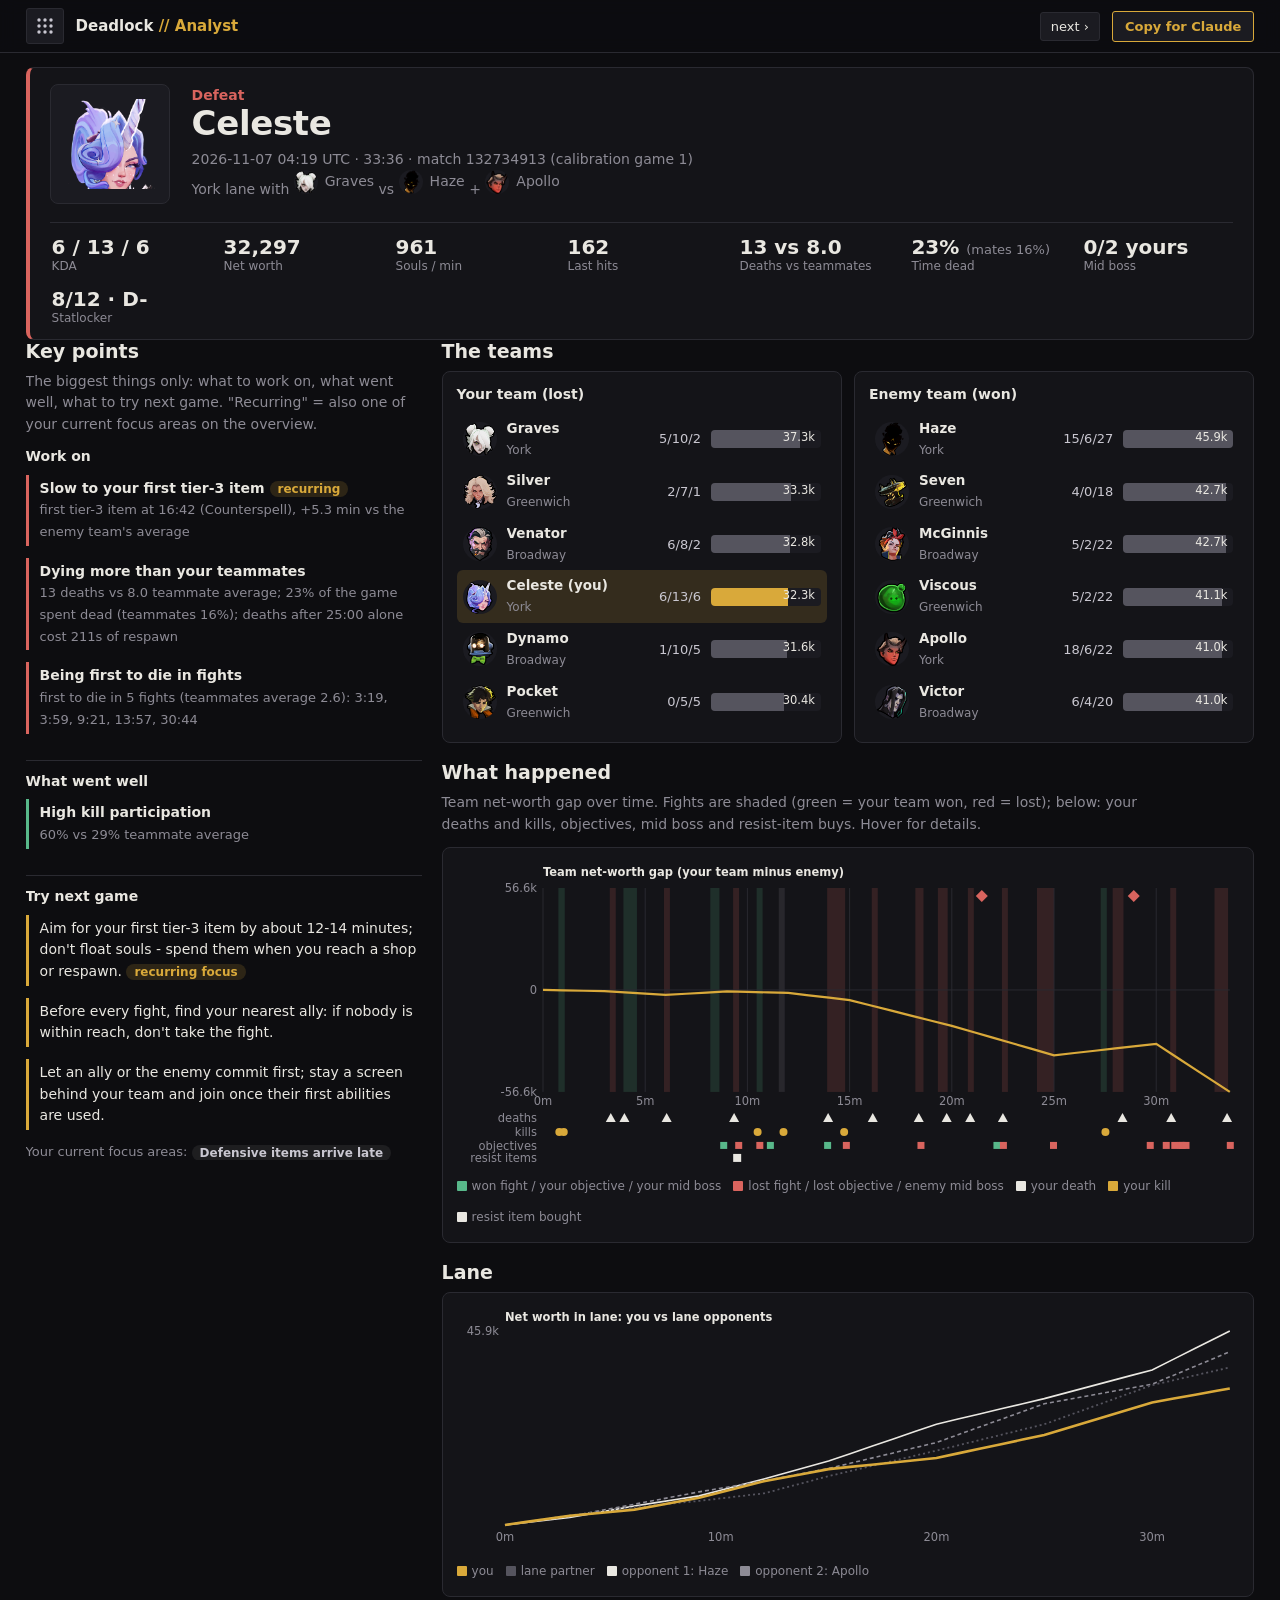
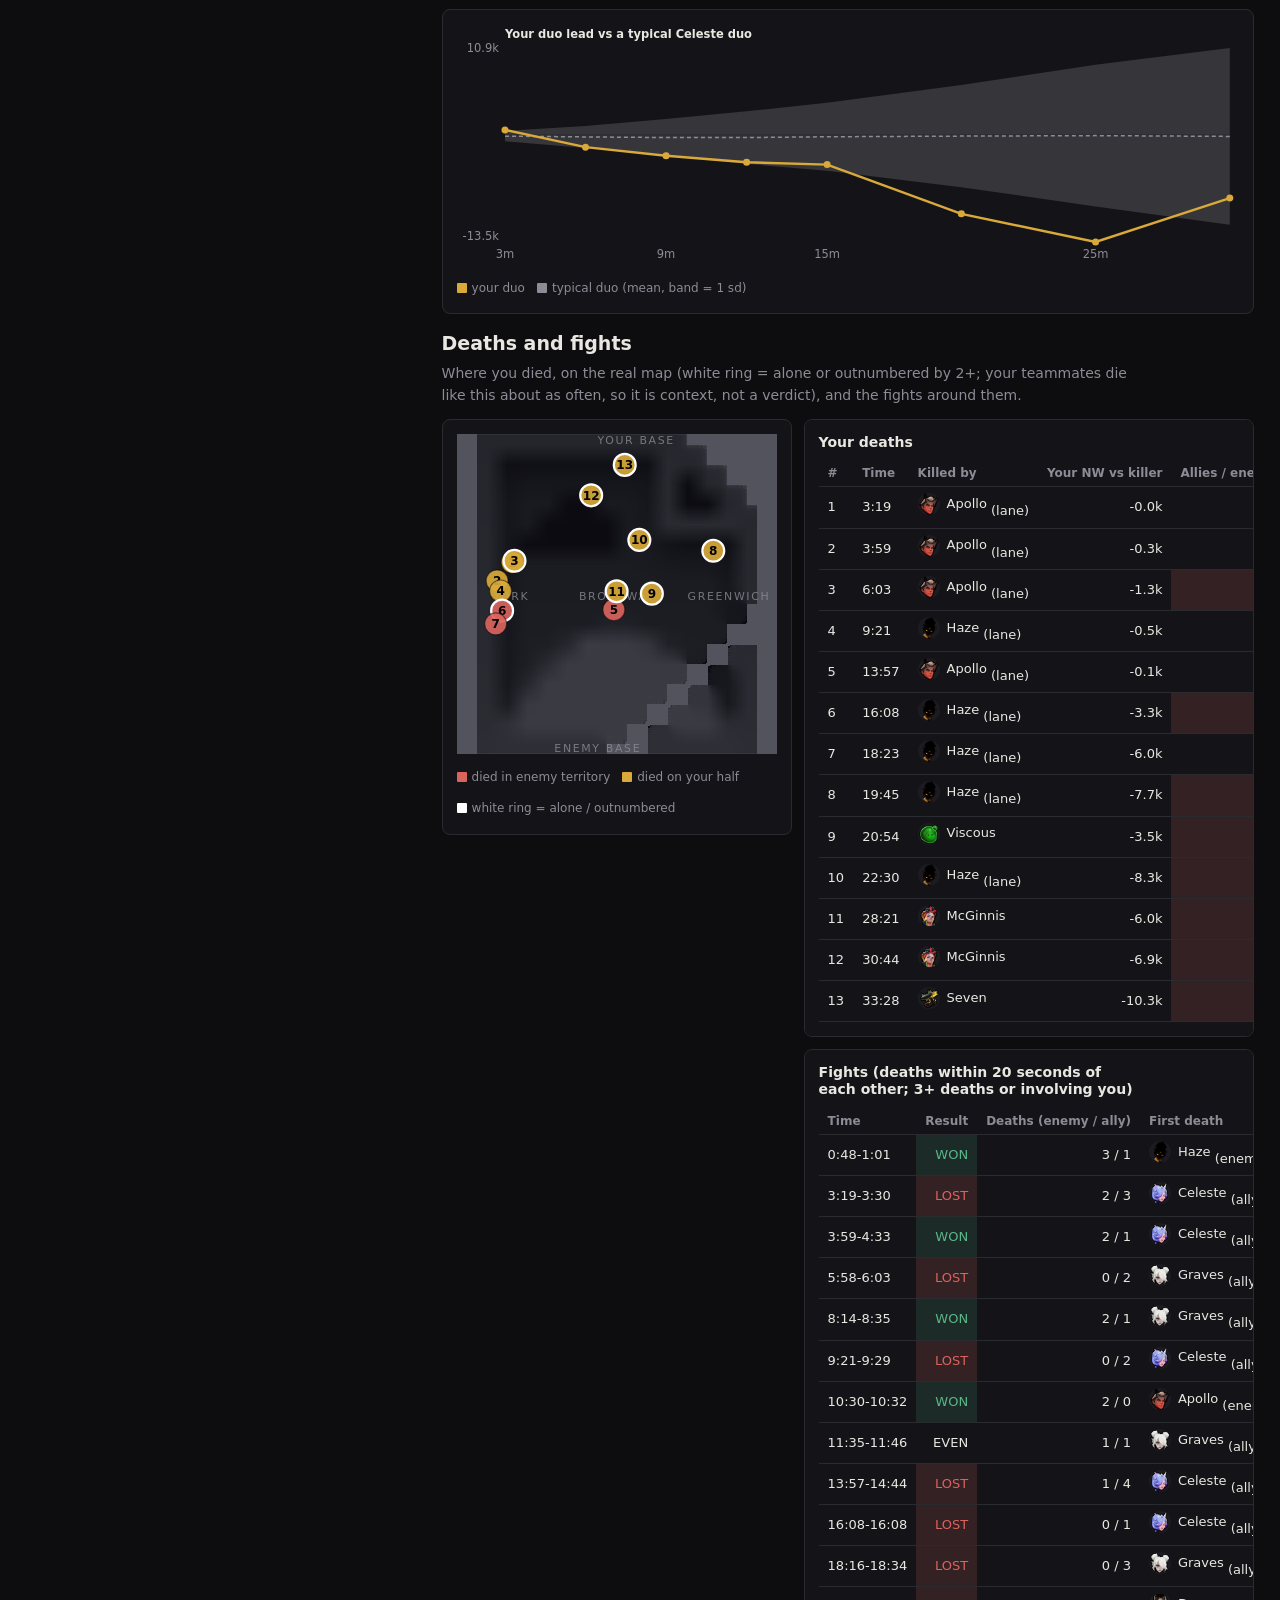
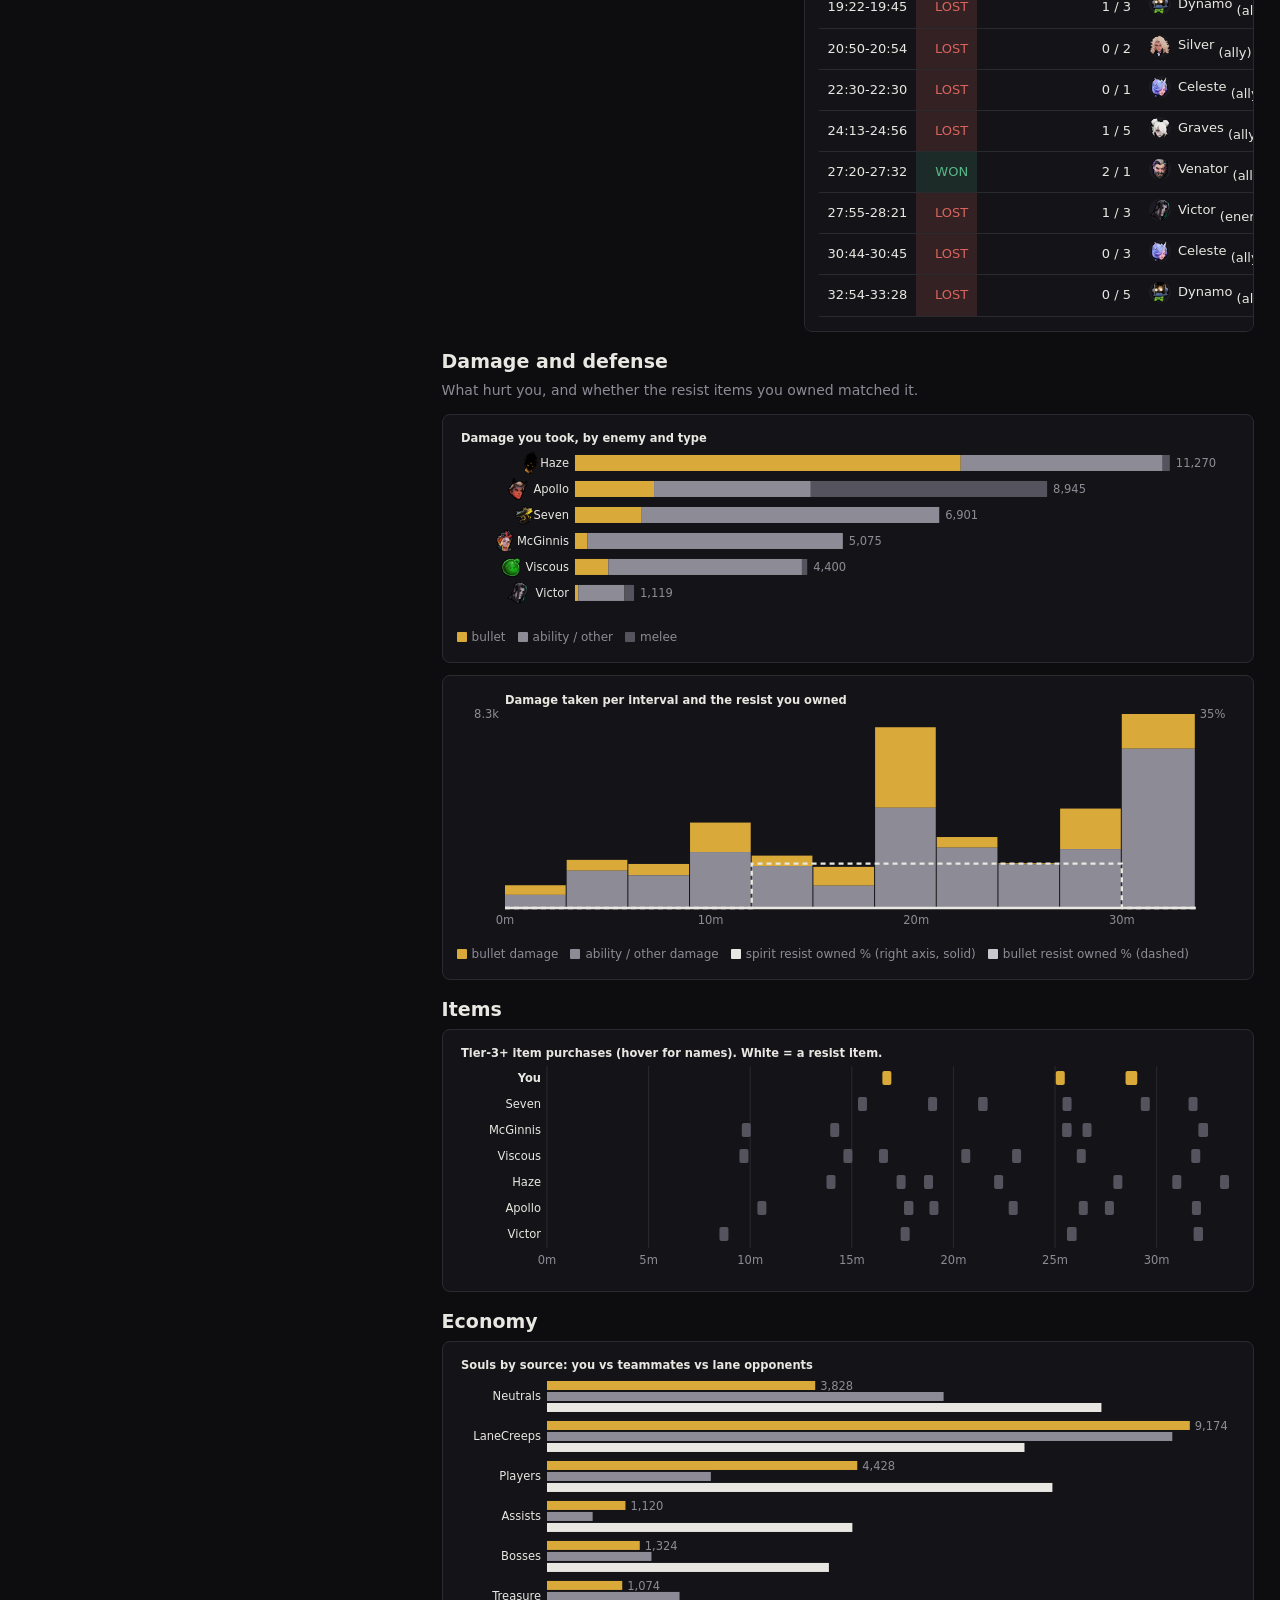
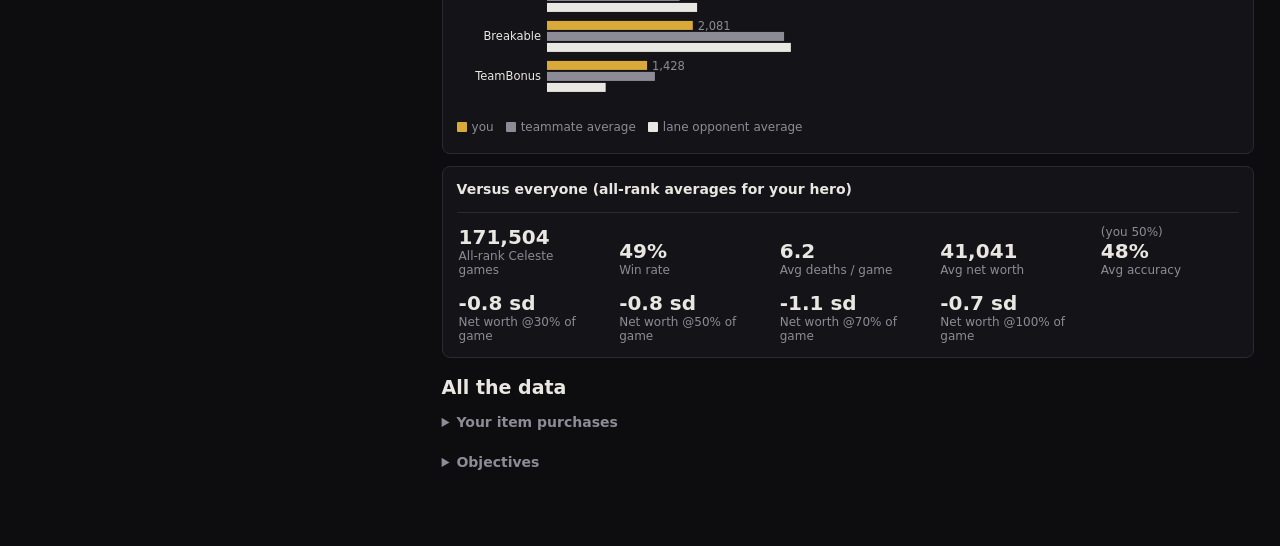
==== commit 0fb77ace: "Accessibility pass (focus rings, skip link, reduced motion), flatter key points, UI font for chart l" ====
--- a/docs/matches/132734913.html
+++ b/docs/matches/132734913.html
@@ -1,5 +1,5 @@
-<!doctype html><html lang="en"><head><meta charset="utf-8"><meta name="viewport" content="width=device-width,initial-scale=1">
-<title>Match 132734913 - Celeste</title><link rel="stylesheet" href="../assets/lib.css?v=1794200985"></head><body><header id="nav"></header><main>
+<!doctype html><html lang="en"><head><meta charset="utf-8"><meta name="viewport" content="width=device-width,initial-scale=1"><meta name="theme-color" content="#0d0d10">
+<title>Match 132734913 - Celeste</title><link rel="stylesheet" href="../assets/lib.css?v=1794201110"></head><body><a class="skip" href="#main">Skip to content</a><header id="nav"></header><main id="main">
 <div id="head"></div>
 <div class="layout">
 <aside class="coach" id="s-points"><h2>Key points</h2>
@@ -22,4 +22,4 @@
 <details><summary>Your item purchases</summary><div class="card" id="t-items"></div></details>
 <details><summary>Objectives</summary><div class="card" id="t-obj"></div></details></section>
 </div></div>
-</main><script src="../assets/heroes.js?v=1794200985"></script><script src="../assets/lib.js?v=1794200985"></script><script>window.ASSET_BASE="../";const M={"schema":5,"id":132734913,"calib":1,"start":1794025162,"hero":"Celeste","hero_id":81,"team":1,"win":false,"dur":2016,"lane":"York","kda":[6,13,6],"nw":32297,"lh":162,"denies":4,"level":31,"lane_opp":["Haze","Apollo"],"lane_mate":["Graves"],"board":[{"slot":10,"me":false,"ally":true,"hero":"Graves","lane":"York","k":5,"d":10,"a":2,"nw":37261,"lh":186,"dmg":28313,"taken":29372,"heal":6709,"lvl":32},{"slot":9,"me":false,"ally":true,"hero":"Silver","lane":"Greenwich","k":2,"d":7,"a":1,"nw":33325,"lh":175,"dmg":14139,"taken":31848,"heal":7063,"lvl":31},{"slot":11,"me":false,"ally":true,"hero":"Venator","lane":"Broadway","k":6,"d":8,"a":2,"nw":32829,"lh":188,"dmg":30019,"taken":32084,"heal":3866,"lvl":31},{"slot":7,"me":true,"ally":true,"hero":"Celeste","lane":"York","k":6,"d":13,"a":6,"nw":32297,"lh":162,"dmg":25989,"taken":37710,"heal":5543,"lvl":31},{"slot":12,"me":false,"ally":true,"hero":"Dynamo","lane":"Broadway","k":1,"d":10,"a":5,"nw":31555,"lh":154,"dmg":20272,"taken":39934,"heal":9277,"lvl":30},{"slot":8,"me":false,"ally":true,"hero":"Pocket","lane":"Greenwich","k":0,"d":5,"a":5,"nw":30448,"lh":99,"dmg":19963,"taken":18178,"heal":822,"lvl":30},{"slot":5,"me":false,"ally":false,"hero":"Haze","lane":"York","k":15,"d":6,"a":27,"nw":45886,"lh":187,"dmg":39296,"taken":33050,"heal":9726,"lvl":35},{"slot":2,"me":false,"ally":false,"hero":"Seven","lane":"Greenwich","k":4,"d":0,"a":18,"nw":42740,"lh":276,"dmg":29962,"taken":9448,"heal":5935,"lvl":34},{"slot":1,"me":false,"ally":false,"hero":"McGinnis","lane":"Broadway","k":5,"d":2,"a":22,"nw":42670,"lh":212,"dmg":26713,"taken":20842,"heal":19001,"lvl":34},{"slot":3,"me":false,"ally":false,"hero":"Viscous","lane":"Greenwich","k":5,"d":2,"a":22,"nw":41127,"lh":105,"dmg":25766,"taken":15218,"heal":7530,"lvl":33},{"slot":6,"me":false,"ally":false,"hero":"Apollo","lane":"York","k":18,"d":6,"a":22,"nw":40968,"lh":106,"dmg":42105,"taken":33230,"heal":16336,"lvl":33},{"slot":4,"me":false,"ally":false,"hero":"Victor","lane":"Broadway","k":6,"d":4,"a":20,"nw":40966,"lh":109,"dmg":25284,"taken":26907,"heal":35175,"lvl":33}],"nw_curve":[{"t":0,"me":0,"opp":[0,0],"mate":[0],"gap":0},{"t":60,"me":724.3333333333334,"opp":[582.3333333333334,677.0],"mate":[745.0],"gap":-222.00000000000045},{"t":120,"me":1448.6666666666667,"opp":[1164.6666666666667,1354.0],"mate":[1490.0],"gap":-444.0000000000009},{"t":180,"me":2173.0,"opp":[1747.0,2031.0],"mate":[2235.0],"gap":-666.0},{"t":240,"me":2655.6666666666665,"opp":[2659.0,2987.0],"mate":[2899.3333333333335],"gap":-1367.9999999999982},{"t":300,"me":3138.3333333333335,"opp":[3571.0,3943.0],"mate":[3563.666666666667],"gap":-2070.0},{"t":360,"me":3621.0,"opp":[4483.0,4899.0],"mate":[4228.0],"gap":-2772.0},{"t":420,"me":4553.666666666667,"opp":[5282.0,5876.0],"mate":[4713.0],"gap":-2104.333333333332},{"t":480,"me":5486.333333333333,"opp":[6081.0,6853.0],"mate":[5198.0],"gap":-1436.6666666666642},{"t":540,"me":6419.0,"opp":[6880.0,7830.0],"mate":[5683.0],"gap":-769.0},{"t":600,"me":7730.666666666667,"opp":[8211.666666666666,8681.333333333334],"mate":[6278.666666666667],"gap":-1067.3333333333285},{"t":660,"me":9042.333333333334,"opp":[9543.333333333334,9532.666666666666],"mate":[6874.333333333333],"gap":-1365.6666666666715},{"t":720,"me":10354.0,"opp":[10875.0,10384.0],"mate":[7470.0],"gap":-1664.0},{"t":780,"me":11303.0,"opp":[12286.0,11375.666666666666],"mate":[8826.0],"gap":-2980.6666666666642},{"t":840,"me":12252.0,"opp":[13697.0,12367.333333333334],"mate":[10182.0],"gap":-4297.3333333333285},{"t":900,"me":13201.0,"opp":[15108.0,13359.0],"mate":[11538.0],"gap":-5614.0},{"t":960,"me":13728.6,"opp":[16854.4,14586.6],"mate":[12746.4],"gap":-8482.199999999997},{"t":1020,"me":14256.2,"opp":[18600.8,15814.2],"mate":[13954.8],"gap":-11350.399999999994},{"t":1080,"me":14783.8,"opp":[20347.2,17041.8],"mate":[15163.2],"gap":-14218.600000000006},{"t":1140,"me":15311.4,"opp":[22093.6,18269.4],"mate":[16371.6],"gap":-17086.800000000003},{"t":1200,"me":15839.0,"opp":[23840.0,19497.0],"mate":[17580.0],"gap":-19955.0},{"t":1260,"me":16927.6,"opp":[25049.6,21331.6],"mate":[18828.8],"gap":-23223.199999999997},{"t":1320,"me":18016.2,"opp":[26259.2,23166.2],"mate":[20077.6],"gap":-26491.399999999994},{"t":1380,"me":19104.8,"opp":[27468.8,25000.8],"mate":[21326.4],"gap":-29759.600000000006},{"t":1440,"me":20193.4,"opp":[28678.4,26835.4],"mate":[22575.2],"gap":-33027.79999999999},{"t":1500,"me":21282.0,"opp":[29888.0,28670.0],"mate":[23824.0],"gap":-36296.0},{"t":1560,"me":22820.6,"opp":[31246.4,29597.8],"mate":[25675.4],"gap":-35024.20000000001},{"t":1620,"me":24359.2,"opp":[32604.8,30525.6],"mate":[27526.8],"gap":-33752.399999999994},{"t":1680,"me":25897.8,"opp":[33963.2,31453.4],"mate":[29378.2],"gap":-32480.600000000006},{"t":1740,"me":27436.4,"opp":[35321.6,32381.2],"mate":[31229.6],"gap":-31208.79999999999},{"t":1800,"me":28975.0,"opp":[36680.0,33309.0],"mate":[33081.0],"gap":-29937.0},{"t":1860,"me":29897.777777777777,"opp":[39237.22222222222,35436.5],"mate":[34242.11111111111],"gap":-37354.77777777778},{"t":1920,"me":30820.555555555555,"opp":[41794.444444444445,37564.0],"mate":[35403.22222222222],"gap":-44772.55555555556},{"t":1980,"me":31743.333333333332,"opp":[44351.666666666664,39691.5],"mate":[36564.333333333336],"gap":-52190.333333333314},{"t":2016,"me":32297.0,"opp":[45886.0,40968.0],"mate":[37261.0],"gap":-56641.0}],"deaths":[{"t":199,"respawn":8,"ttk":15.8,"killer":"Apollo","killer_lane":true,"nw_me":2326,"nw_killer":2334,"allies":1,"enemies":2,"early":true,"caught":false,"hp":[20,33,34,22],"x":-7048,"y":2127,"side":"own"},{"t":239,"respawn":8,"ttk":14.4,"killer":"Apollo","killer_lane":true,"nw_me":2648,"nw_killer":2971,"allies":1,"enemies":2,"early":true,"caught":false,"hp":[100,90,64,3],"x":-8057,"y":884,"side":"own"},{"t":363,"respawn":10,"ttk":12.4,"killer":"Apollo","killer_lane":true,"nw_me":3668,"nw_killer":4948,"allies":0,"enemies":2,"early":true,"caught":true,"hp":[72,61,62,40],"x":-6888,"y":2234,"side":"own"},{"t":561,"respawn":17,"ttk":3.3,"killer":"Haze","killer_lane":true,"nw_me":6878,"nw_killer":7346,"allies":1,"enemies":2,"early":true,"caught":false,"hp":[93,76,78,64],"x":-7823,"y":205,"side":"own"},{"t":837,"respawn":26,"ttk":34.4,"killer":"Apollo","killer_lane":true,"nw_me":12205,"nw_killer":12318,"allies":1,"enemies":2,"early":false,"caught":false,"hp":[79,66,67,17],"x":-211,"y":-1056,"side":"enemy"},{"t":968,"respawn":30,"ttk":4.5,"killer":"Haze","killer_lane":true,"nw_me":13799,"nw_killer":17087,"allies":1,"enemies":3,"early":false,"caught":true,"hp":[100,100,100,77],"x":-7720,"y":-1118,"side":"enemy"},{"t":1103,"respawn":35,"ttk":16.1,"killer":"Haze","killer_lane":true,"nw_me":14986,"nw_killer":21017,"allies":2,"enemies":2,"early":false,"caught":false,"hp":[100,57,56,38],"x":-8153,"y":-2006,"side":"enemy"},{"t":1185,"respawn":38,"ttk":14.7,"killer":"Haze","killer_lane":true,"nw_me":15707,"nw_killer":23403,"allies":1,"enemies":4,"early":false,"caught":true,"hp":[61,63,41,30],"x":6470,"y":2908,"side":"own"},{"t":1254,"respawn":41,"ttk":5.5,"killer":"Viscous","killer_lane":false,"nw_me":16819,"nw_killer":20321,"allies":0,"enemies":4,"early":false,"caught":true,"hp":[100,100,99,60],"x":2342,"y":24,"side":"own"},{"t":1350,"respawn":46,"ttk":16.9,"killer":"Haze","killer_lane":true,"nw_me":18560,"nw_killer":26864,"allies":2,"enemies":4,"early":false,"caught":true,"hp":[80,64,52,51],"x":1501,"y":3634,"side":"own"},{"t":1701,"respawn":65,"ttk":7.6,"killer":"McGinnis","killer_lane":false,"nw_me":26436,"nw_killer":32390,"allies":0,"enemies":3,"early":false,"caught":true,"hp":[85,87,62,35],"x":-26,"y":181,"side":"own"},{"t":1844,"respawn":71,"ttk":10.3,"killer":"McGinnis","killer_lane":false,"nw_me":29652,"nw_killer":36515,"allies":1,"enemies":6,"early":false,"caught":true,"hp":[95,100,88,33],"x":-1736,"y":6631,"side":"own"},{"t":2008,"respawn":75,"ttk":7.2,"killer":"Seven","killer_lane":false,"nw_me":32174,"nw_killer":42512,"allies":1,"enemies":5,"early":false,"caught":true,"hp":[100,100,91,49],"x":520,"y":8676,"side":"own"}],"fights":[{"t0":48,"t1":61,"res":"won","theirs":3,"ours":1,"pres":"there","kill":true,"first":"Haze","first_me":false,"first_us":false},{"t0":199,"t1":210,"res":"lost","theirs":2,"ours":3,"pres":"died","kill":false,"first":"Celeste","first_me":true,"first_us":true},{"t0":239,"t1":273,"res":"won","theirs":2,"ours":1,"pres":"died","kill":false,"first":"Celeste","first_me":true,"first_us":true},{"t0":358,"t1":363,"res":"lost","theirs":0,"ours":2,"pres":"died","kill":false,"first":"Graves","first_me":false,"first_us":true},{"t0":494,"t1":515,"res":"won","theirs":2,"ours":1,"pres":"away","kill":false,"first":"Graves","first_me":false,"first_us":true},{"t0":561,"t1":569,"res":"lost","theirs":0,"ours":2,"pres":"died","kill":false,"first":"Celeste","first_me":true,"first_us":true},{"t0":630,"t1":632,"res":"won","theirs":2,"ours":0,"pres":"there","kill":true,"first":"Apollo","first_me":false,"first_us":false},{"t0":695,"t1":706,"res":"even","theirs":1,"ours":1,"pres":"there","kill":true,"first":"Graves","first_me":false,"first_us":true},{"t0":837,"t1":884,"res":"lost","theirs":1,"ours":4,"pres":"died","kill":true,"first":"Celeste","first_me":true,"first_us":true},{"t0":968,"t1":968,"res":"lost","theirs":0,"ours":1,"pres":"died","kill":false,"first":"Celeste","first_me":true,"first_us":true},{"t0":1096,"t1":1114,"res":"lost","theirs":0,"ours":3,"pres":"died","kill":false,"first":"Graves","first_me":false,"first_us":true},{"t0":1162,"t1":1185,"res":"lost","theirs":1,"ours":3,"pres":"died","kill":false,"first":"Dynamo","first_me":false,"first_us":true},{"t0":1250,"t1":1254,"res":"lost","theirs":0,"ours":2,"pres":"died","kill":false,"first":"Silver","first_me":false,"first_us":true},{"t0":1350,"t1":1350,"res":"lost","theirs":0,"ours":1,"pres":"died","kill":false,"first":"Celeste","first_me":true,"first_us":true},{"t0":1453,"t1":1496,"res":"lost","theirs":1,"ours":5,"pres":"away","kill":false,"first":"Graves","first_me":false,"first_us":true},{"t0":1640,"t1":1652,"res":"won","theirs":2,"ours":1,"pres":"away","kill":true,"first":"Venator","first_me":false,"first_us":true},{"t0":1675,"t1":1701,"res":"lost","theirs":1,"ours":3,"pres":"died","kill":false,"first":"Victor","first_me":false,"first_us":false},{"t0":1844,"t1":1845,"res":"lost","theirs":0,"ours":3,"pres":"died","kill":false,"first":"Celeste","first_me":true,"first_us":true},{"t0":1974,"t1":2008,"res":"lost","theirs":0,"ours":5,"pres":"died","kill":false,"first":"Dynamo","first_me":false,"first_us":true}],"kills":[48,61,630,706,884,1651],"midboss":[{"t":1288,"mine":false},{"t":1734,"mine":false}],"objectives":[{"t":529,"name":"Tier1_Lane4","mine":true},{"t":573,"name":"Tier1_Lane1","mine":false},{"t":635,"name":"Tier1_Lane4","mine":false},{"t":666,"name":"Tier1_Lane1","mine":true},{"t":834,"name":"Tier1_Lane3","mine":true},{"t":889,"name":"Tier1_Lane3","mine":false},{"t":1108,"name":"Tier2_Lane4","mine":false},{"t":1331,"name":"Tier2_Lane1","mine":true},{"t":1350,"name":"Tier2_Lane3","mine":false},{"t":1497,"name":"Tier2_Lane1","mine":false},{"t":1781,"name":"BarrackBoss_Lane3","mine":false},{"t":1828,"name":"BarrackBoss_Lane1","mine":false},{"t":1853,"name":"TitanShieldGenerator_2","mine":false},{"t":1871,"name":"BarrackBoss_Lane4","mine":false},{"t":1875,"name":"TitanShieldGenerator_1","mine":false},{"t":1886,"name":"Titan","mine":false},{"t":2016,"name":"Core","mine":false}],"dmg":[{"hero":"Haze","bullet":7308,"ability":3827,"melee":135},{"hero":"Apollo","bullet":1498,"ability":2970,"melee":4477},{"hero":"Seven","bullet":1265,"ability":5636,"melee":0},{"hero":"McGinnis","bullet":238,"ability":4837,"melee":0},{"hero":"Viscous","bullet":631,"ability":3669,"melee":100},{"hero":"Victor","bullet":62,"ability":875,"melee":182}],"dmg_intervals":[{"t":180,"total":970,"bullet":412,"other":558,"res_b":0.0,"res_s":0.0},{"t":360,"total":2052,"bullet":461,"other":1591,"res_b":0.0,"res_s":0.0},{"t":540,"total":1878,"bullet":484,"other":1394,"res_b":0.0,"res_s":0.0},{"t":720,"total":3645,"bullet":1258,"other":2387,"res_b":8.0,"res_s":0.0},{"t":900,"total":2234,"bullet":444,"other":1790,"res_b":8.0,"res_s":0.0},{"t":1080,"total":1753,"bullet":802,"other":951,"res_b":8.0,"res_s":0.0},{"t":1260,"total":7716,"bullet":3438,"other":4278,"res_b":8.0,"res_s":0.0},{"t":1440,"total":3028,"bullet":454,"other":2574,"res_b":8.0,"res_s":0.0},{"t":1620,"total":1910,"bullet":38,"other":1872,"res_b":8.0,"res_s":0.0},{"t":1800,"total":4243,"bullet":1730,"other":2513,"res_b":0.0,"res_s":0.0},{"t":2016,"total":8281,"bullet":1481,"other":6800,"res_b":0.0,"res_s":0.0}],"items":[{"t":10,"name":"Light Eater","tier":0,"slot":"ability","sold":null,"tags":[]},{"t":51,"name":"Light Eater","tier":0,"slot":"ability","sold":null,"tags":[]},{"t":63,"name":"Dazzling Trick","tier":0,"slot":"ability","sold":null,"tags":[]},{"t":87,"name":"Grit","tier":1,"slot":"vitality","sold":729,"tags":[]},{"t":137,"name":"Radiant Daggers","tier":0,"slot":"ability","sold":null,"tags":[]},{"t":159,"name":"High-Velocity Rounds","tier":1,"slot":"weapon","sold":650,"tags":[]},{"t":187,"name":"Radiant Daggers","tier":0,"slot":"ability","sold":null,"tags":[]},{"t":247,"name":"Mystic Expansion","tier":1,"slot":"spirit","sold":1720,"tags":[]},{"t":334,"name":"Radiant Daggers","tier":0,"slot":"ability","sold":null,"tags":[]},{"t":393,"name":"Shining Wonder","tier":0,"slot":"ability","sold":null,"tags":[]},{"t":482,"name":"Improved Spirit","tier":2,"slot":"spirit","sold":null,"tags":[]},{"t":485,"name":"Extra Regen","tier":1,"slot":"vitality","sold":1123,"tags":[]},{"t":570,"name":"Suppressor","tier":2,"slot":"spirit","sold":1726,"tags":["bullet_resist=8"]},{"t":617,"name":"Light Eater","tier":0,"slot":"ability","sold":null,"tags":[]},{"t":649,"name":"Mystic Burst","tier":1,"slot":"spirit","sold":1223,"tags":[]},{"t":650,"name":"Opening Rounds","tier":2,"slot":"weapon","sold":null,"tags":[]},{"t":680,"name":"Light Eater","tier":0,"slot":"ability","sold":null,"tags":[]},{"t":729,"name":"Weapon Shielding","tier":2,"slot":"vitality","sold":null,"tags":[]},{"t":807,"name":"Dazzling Trick","tier":0,"slot":"ability","sold":null,"tags":[]},{"t":850,"name":"Restorative Locket","tier":2,"slot":"vitality","sold":null,"tags":[]},{"t":926,"name":"Dazzling Trick","tier":0,"slot":"ability","sold":null,"tags":[]},{"t":1002,"name":"Counterspell","tier":3,"slot":"vitality","sold":null,"tags":[]},{"t":1123,"name":"Spirit Lifesteal","tier":2,"slot":"vitality","sold":1728,"tags":[]},{"t":1223,"name":"Rebuttal","tier":1,"slot":"vitality","sold":null,"tags":[]},{"t":1336,"name":"Radiant Daggers","tier":0,"slot":"ability","sold":null,"tags":[]},{"t":1514,"name":"Tankbuster","tier":3,"slot":"spirit","sold":null,"tags":[]},{"t":1608,"name":"Dazzling Trick","tier":0,"slot":"ability","sold":null,"tags":[]},{"t":1660,"name":"Shining Wonder","tier":0,"slot":"ability","sold":null,"tags":[]},{"t":1720,"name":"Blood Tribute","tier":3,"slot":"weapon","sold":null,"tags":[]},{"t":1726,"name":"Superior Cooldown","tier":3,"slot":"spirit","sold":null,"tags":[]},{"t":1728,"name":"Spiritual Overflow","tier":4,"slot":"weapon","sold":null,"tags":[]},{"t":1998,"name":"Shining Wonder","tier":0,"slot":"ability","sold":null,"tags":[]}],"enemy_t3":{"Seven":[{"t":930,"name":"Ballistic Enchantment"},{"t":1137,"name":"Toxic Bullets"},{"t":1285,"name":"Superior Duration"},{"t":1286,"name":"Superior Cooldown"},{"t":1534,"name":"Escalating Exposure"},{"t":1765,"name":"Spirit Burn"},{"t":1906,"name":"Infuser"}],"McGinnis":[{"t":587,"name":"Radiant Regeneration"},{"t":848,"name":"Heroic Aura"},{"t":1533,"name":"Escalating Exposure"},{"t":1534,"name":"Stamina Mastery"},{"t":1593,"name":"Rapid Recharge"},{"t":1935,"name":"Greater Expansion"},{"t":1937,"name":"Transcendent Cooldown"}],"Viscous":[{"t":580,"name":"Express Shot"},{"t":887,"name":"Rescue Beam"},{"t":992,"name":"Tankbuster"},{"t":1235,"name":"Spirit Snatch"},{"t":1385,"name":"Boundless Spirit"},{"t":1576,"name":"Divine Barrier"},{"t":1914,"name":"Mystic Reverb"}],"Haze":[{"t":837,"name":"Surge of Power"},{"t":1044,"name":"Tesla Bullets"},{"t":1125,"name":"Burst Fire"},{"t":1332,"name":"Ricochet"},{"t":1684,"name":"Lucky Shot"},{"t":1858,"name":"Vampiric Burst"},{"t":1999,"name":"Siphon Bullets"}],"Apollo":[{"t":633,"name":"Lifestrike"},{"t":1066,"name":"Point Blank"},{"t":1067,"name":"Spirit Snatch"},{"t":1141,"name":"Hunter's Aura"},{"t":1375,"name":"Counterspell"},{"t":1582,"name":"Crushing Fists"},{"t":1659,"name":"Superior Duration"},{"t":1916,"name":"Spirit Resilience"}],"Victor":[{"t":521,"name":"Radiant Regeneration"},{"t":1056,"name":"Rapid Recharge"},{"t":1547,"name":"Escalating Exposure"},{"t":1549,"name":"Infuser"},{"t":1921,"name":"Greater Expansion"},{"t":1922,"name":"Transcendent Cooldown"}]},"souls":{"Players":4428,"LaneCreeps":9174,"Neutrals":3828,"Bosses":1324,"Treasure":1074,"Denies":168,"TeamBonus":1428,"Breakable":2081,"AbilityAssassinate":0,"ItemTrophyCollector":0,"ItemCultistSacrifice":0,"ItemGooseEgg":0,"Assists":1120},"souls_team_avg":{"Players":2338.6,"LaneCreeps":8924.0,"Neutrals":5660.4,"Bosses":1491.2,"Treasure":1891.6,"Denies":152.4,"TeamBonus":1539.8,"Breakable":3383.4,"AbilityAssassinate":0.0,"ItemTrophyCollector":217.4,"ItemCultistSacrifice":339.0,"ItemGooseEgg":0.0,"Assists":651.6},"souls_lane_opp_avg":{"Players":7213.0,"LaneCreeps":6814.5,"Neutrals":7912.5,"Bosses":4023.5,"Treasure":2142.0,"Denies":231.5,"TeamBonus":837.5,"Breakable":3480.5,"AbilityAssassinate":0.0,"ItemTrophyCollector":0.0,"ItemCultistSacrifice":0.0,"ItemGooseEgg":0.0,"Assists":4358.0},"bench":{"hero_games":171504,"hero_winrate":0.4863909879652953,"hero_acc":0.48361227729789075,"hero_deaths":6.21605326989458,"hero_nw":41041.02383034798},"nw_z":{"30":{"me":7835.5999999999985,"avg":10083.789661375162,"z":-0.7507258308127595},"50":{"me":14150.68,"avg":19031.513363072914,"z":-0.8287875975954462},"70":{"me":19670.872000000003,"avg":29413.481312217933,"z":-1.1378820602153508},"100":{"me":32297.0,"avg":41037.78813386656,"z":-0.7246945261695535}},"lane_curve":[{"t":180,"mine":630.0,"mean":-147.9,"sd":643.7,"z":1.208482212210657},{"t":360,"mine":-1533.0,"mean":-249.3,"sd":1380.9,"z":-0.9296111231805344},{"t":540,"mine":-2608.0,"mean":-325.1,"sd":2315.4,"z":-0.9859635484149607},{"t":720,"mine":-3435.0,"mean":-326.0,"sd":3303.7,"z":-0.9410660774283379},{"t":900,"mine":-3728.0,"mean":-227.6,"sd":4278.7,"z":-0.8180989552901583},{"t":1200,"mine":-9918.0,"mean":-144.8,"sd":6423.5,"z":-1.5214758309332919},{"t":1500,"mine":-13452.0,"mean":-83.7,"sd":8909.1,"z":-1.50052193824292},{"t":1800,"mine":-7933.0,"mean":-182.8,"sd":11116.1,"z":-0.6972049549752161}],"kpi":{"deaths":13,"deaths_rel":5.0,"mate_deaths":8.0,"dead_pct":0.23313492063492064,"mate_dead_pct":0.16081349206349205,"early_deaths":4,"caught":8,"caught_pct":0.6153846153846154,"peer_caught_pct":0.65,"first_die":5,"mate_first_die":2.6,"fights":19,"fights_in":17,"ability_share":0.5784672500662954,"bullet_share":0.2917528507027314,"res_b_20":8.0,"res_s_20":0.0,"top_dealer":"Haze","top_dealer_share":0.2988597189074516,"top_dealer_bullet":0.6484472049689441,"first_t3":1002,"first_t3_delta":320.66666666666663,"kp":0.6,"mate_kp":0.29,"nw_z_end":-0.7246945261695535,"nw_z_50":-0.8287875975954462,"lane_z9":-0.9859635484149607,"lane_z15":-0.8180989552901583,"acc":0.496551724137931,"acc_delta":0.01293944684004028,"midboss_mine":0,"midboss_total":2,"spm":961.2202380952381,"win":false,"fights_lost_away":1},"sl":{"mvp":8,"grade":"D-","mmr":null}},P={"problems":[{"id":"t3","title":"Slow to your first tier-3 item","evidence":"first tier-3 item at 16:42 (Counterspell), +5.3 min vs the enemy team's average","recurring":true,"advice":["Aim for your first tier-3 item by about 12-14 minutes; don't float souls - spend them when you reach a shop or respawn.","Compare your first tier-3 time with the enemy list on the match page after every game."]},{"id":"deaths","title":"Dying more than your teammates","evidence":"13 deaths vs 8.0 teammate average; 23% of the game spent dead (teammates 16%); deaths after 25:00 alone cost 211s of respawn","recurring":false,"advice":["Before every fight, find your nearest ally: if nobody is within reach, don't take the fight.","When your team is behind, switch to safe farming and holding space; each late death costs 60-90 seconds of respawn.","After the game, look at which deaths came at full HP with no ally near - those are the avoidable ones."]},{"id":"first","title":"Being first to die in fights","evidence":"first to die in 5 fights (teammates average 2.6): 3:19, 3:59, 9:21, 13:57, 30:44","recurring":false,"advice":["Let an ally or the enemy commit first; stay a screen behind your team and join once their first abilities are used.","If you're being targeted early in a fight, fall back toward allies rather than forward."]}],"positives":[{"title":"High kill participation","evidence":"60% vs 29% teammate average"}],"next":[{"habit":"t3","text":"Aim for your first tier-3 item by about 12-14 minutes; don't float souls - spend them when you reach a shop or respawn.","recurring":true},{"habit":"deaths","text":"Before every fight, find your nearest ally: if nobody is within reach, don't take the fight.","recurring":false},{"habit":"first","text":"Let an ally or the enemy commit first; stay a screen behind your team and join once their first abilities are used.","recurring":false}],"all":[{"id":"deaths","title":"Dying more than your teammates","value":5.0,"flag":true,"sev":2.5,"evidence":"13 deaths vs 8.0 teammate average; 23% of the game spent dead (teammates 16%); deaths after 25:00 alone cost 211s of respawn"},{"id":"early","title":"Dying in the lane phase","value":4,"flag":true,"sev":1.3333333333333333,"evidence":"4 deaths before 10:00 (3:19, 3:59, 6:03, 9:21); Apollo killed you 3x"},{"id":"first","title":"Being first to die in fights","value":2.4,"flag":true,"sev":1.5999999999999999,"evidence":"first to die in 5 fights (teammates average 2.6): 3:19, 3:59, 9:21, 13:57, 30:44"},{"id":"resist","title":"Defensive items arrive late","value":2.334022805621851,"flag":true,"sev":1.066597719437815,"evidence":"58% of damage taken was ability/other, 29% bullet; at 20:00 you owned 0% spirit and 8% bullet resist (damage-weighted 2.3%); first resist item Suppressor at 9:30; top damage dealer Haze was 65% bullet and you owned 8% bullet resist"},{"id":"t3","title":"Slow to your first tier-3 item","value":320.66666666666663,"flag":true,"sev":2.1377777777777776,"evidence":"first tier-3 item at 16:42 (Counterspell), +5.3 min vs the enemy team's average"},{"id":"lane","title":"Losing the lane","value":-0.9859635484149607,"flag":false,"sev":0.0,"evidence":null},{"id":"souls","title":"Low souls overall","value":-0.7246945261695535,"flag":false,"sev":0.0,"evidence":null}]},F=[{"id":"resist","title":"Defensive items arrive late"},{"id":"t3","title":"Slow to your first tier-3 item"},{"id":"lane","title":"Losing the lane"}];renderNav({page:'match',current:132734913,games:[{"id":132734913,"label":"#1","win":false,"hero":"Celeste"},{"id":133285418,"label":"#2","win":false,"hero":"Celeste"},{"id":133338098,"label":"#3","win":false,"hero":"Celeste"},{"id":133808767,"label":"#4","win":false,"hero":"Wraith"},{"id":133897312,"label":"#5","win":false,"hero":"Celeste"},{"id":133922932,"label":"#6","win":true,"hero":"Celeste"},{"id":133950231,"label":"#7","win":false,"hero":"Celeste"},{"id":133974993,"label":"#8","win":true,"hero":"Celeste"},{"id":134073565,"label":"11-09","win":true,"hero":"Celeste"},{"id":134092208,"label":"11-09","win":false,"hero":"Celeste"},{"id":134114733,"label":"11-09","win":true,"hero":"Celeste"}],chips:[["s-points","Key points"],["s-board","Teams"],["s-timeline","Timeline"],["s-lane","Lane"],["s-deaths","Deaths"],["s-fights","Fights"],["s-damage","Damage"],["s-items","Items"],["s-economy","Economy"],["s-data","All data"]],brief:"# Deadlock coaching request: match 132734913\n\nYou are my Deadlock coach. Use ONLY the data below.\n1. Tell me what actually decided this game, in order of importance.\n2. Give me 2-3 specific teaching points (what to do differently, in which situation), tied to moments in the data.\n3. Say which of my recurring focus areas showed up, and what to try next game.\nSkip tiny mistakes. Be concrete, not generic.\n\n## Result\nCeleste - LOSS - 33:36 - York lane with Graves vs Haze + Apollo. KDA 6/13/6, net worth 32,297, 961 souls/min.\n\nMy current recurring focus areas: Defensive items arrive late, Slow to your first tier-3 item, Losing the lane\nStatlocker for this game: rank 8/12, grade D-\n\n## Key points the tool found\n- PROBLEM (recurring): Slow to your first tier-3 item - first tier-3 item at 16:42 (Counterspell), +5.3 min vs the enemy team's average\n- PROBLEM: Dying more than your teammates - 13 deaths vs 8.0 teammate average; 23% of the game spent dead (teammates 16%); deaths after 25:00 alone cost 211s of respawn\n- PROBLEM: Being first to die in fights - first to die in 5 fights (teammates average 2.6): 3:19, 3:59, 9:21, 13:57, 30:44\n- GOOD: High kill participation - 60% vs 29% teammate average\n\n## Deaths\n| time | killed by | allies/enemies near | HP% 20/10/5/2s before | map half | respawn |\n|---|---|---|---|---|---|\n| 3:19 | Apollo (lane opp) | 1/2 | 20/33/34/22 | own | 8s |\n| 3:59 | Apollo (lane opp) | 1/2 | 100/90/64/3 | own | 8s |\n| 6:03 | Apollo (lane opp) | 0/2 | 72/61/62/40 | own | 10s |\n| 9:21 | Haze (lane opp) | 1/2 | 93/76/78/64 | own | 17s |\n| 13:57 | Apollo (lane opp) | 1/2 | 79/66/67/17 | enemy | 26s |\n| 16:08 | Haze (lane opp) | 1/3 | 100/100/100/77 | enemy | 30s |\n| 18:23 | Haze (lane opp) | 2/2 | 100/57/56/38 | enemy | 35s |\n| 19:45 | Haze (lane opp) | 1/4 | 61/63/41/30 | own | 38s |\n| 20:54 | Viscous | 0/4 | 100/100/99/60 | own | 41s |\n| 22:30 | Haze (lane opp) | 2/4 | 80/64/52/51 | own | 46s |\n| 28:21 | McGinnis | 0/3 | 85/87/62/35 | own | 65s |\n| 30:44 | McGinnis | 1/6 | 95/100/88/33 | own | 71s |\n| 33:28 | Seven | 1/5 | 100/100/91/49 | own | 75s |\n\n## Fights (19; deaths cluster within 20s)\n- 0:48: WON (3 enemy/1 ally deaths), first death Haze (enemy), me: there + kill\n- 3:19: LOST (2 enemy/3 ally deaths), first death Celeste (ally), me: died\n- 3:59: WON (2 enemy/1 ally deaths), first death Celeste (ally), me: died\n- 5:58: LOST (0 enemy/2 ally deaths), first death Graves (ally), me: died\n- 8:14: WON (2 enemy/1 ally deaths), first death Graves (ally), me: away\n- 9:21: LOST (0 enemy/2 ally deaths), first death Celeste (ally), me: died\n- 10:30: WON (2 enemy/0 ally deaths), first death Apollo (enemy), me: there + kill\n- 11:35: EVEN (1 enemy/1 ally deaths), first death Graves (ally), me: there + kill\n- 13:57: LOST (1 enemy/4 ally deaths), first death Celeste (ally), me: died + kill\n- 16:08: LOST (0 enemy/1 ally deaths), first death Celeste (ally), me: died\n- 18:16: LOST (0 enemy/3 ally deaths), first death Graves (ally), me: died\n- 19:22: LOST (1 enemy/3 ally deaths), first death Dynamo (ally), me: died\n- 20:50: LOST (0 enemy/2 ally deaths), first death Silver (ally), me: died\n- 22:30: LOST (0 enemy/1 ally deaths), first death Celeste (ally), me: died\n- 24:13: LOST (1 enemy/5 ally deaths), first death Graves (ally), me: away\n- 27:20: WON (2 enemy/1 ally deaths), first death Venator (ally), me: away + kill\n- 27:55: LOST (1 enemy/3 ally deaths), first death Victor (enemy), me: died\n- 30:44: LOST (0 enemy/3 ally deaths), first death Celeste (ally), me: died\n- 32:54: LOST (0 enemy/5 ally deaths), first death Dynamo (ally), me: died\n\n## Lane vs a typical duo (all ranks)\n- 3:00: +778 souls vs typical (+1.2 sd)\n- 6:00: -1,284 souls vs typical (-0.9 sd)\n- 9:00: -2,283 souls vs typical (-1.0 sd)\n- 12:00: -3,109 souls vs typical (-0.9 sd)\n- 15:00: -3,500 souls vs typical (-0.8 sd)\n- 20:00: -9,773 souls vs typical (-1.5 sd)\n- 25:00: -13,368 souls vs typical (-1.5 sd)\n- 30:00: -7,750 souls vs typical (-0.7 sd)\n\n## Damage I took\n29% bullet, 58% ability/other. Top dealer Haze (65% bullet). Resist I owned at 20:00: 0% spirit, 8% bullet.\n- Haze: 11,270 (65% bullet)\n- Apollo: 8,945 (17% bullet)\n- Seven: 6,901 (18% bullet)\n- McGinnis: 5,075 (5% bullet)\n\n## Items (tier 3+ I kept, with resist items marked)\n- 16:42 Counterspell; 25:14 Tankbuster; 28:40 Blood Tribute; 28:46 Superior Cooldown; 28:48 Spiritual Overflow\n- Enemy first tier-3 items: Seven 15:30; McGinnis 9:47; Viscous 9:40; Haze 13:57; Apollo 10:33; Victor 8:41\n\n## Economy\n- Souls by source (me vs teammate avg): Neutrals 3,828 vs 5,660, LaneCreeps 9,174 vs 8,924, Players 4,428 vs 2,339, Assists 1,120 vs 652, Bosses 1,324 vs 1,491\n- Mid boss: 21:28 claimed by the enemy, 28:54 claimed by the enemy\n"});renderMatch(M,P,F);</script></body></html>+</main><script src="../assets/heroes.js?v=1794201110"></script><script src="../assets/lib.js?v=1794201110"></script><script>window.ASSET_BASE="../";const M={"schema":5,"id":132734913,"calib":1,"start":1794025162,"hero":"Celeste","hero_id":81,"team":1,"win":false,"dur":2016,"lane":"York","kda":[6,13,6],"nw":32297,"lh":162,"denies":4,"level":31,"lane_opp":["Haze","Apollo"],"lane_mate":["Graves"],"board":[{"slot":10,"me":false,"ally":true,"hero":"Graves","lane":"York","k":5,"d":10,"a":2,"nw":37261,"lh":186,"dmg":28313,"taken":29372,"heal":6709,"lvl":32},{"slot":9,"me":false,"ally":true,"hero":"Silver","lane":"Greenwich","k":2,"d":7,"a":1,"nw":33325,"lh":175,"dmg":14139,"taken":31848,"heal":7063,"lvl":31},{"slot":11,"me":false,"ally":true,"hero":"Venator","lane":"Broadway","k":6,"d":8,"a":2,"nw":32829,"lh":188,"dmg":30019,"taken":32084,"heal":3866,"lvl":31},{"slot":7,"me":true,"ally":true,"hero":"Celeste","lane":"York","k":6,"d":13,"a":6,"nw":32297,"lh":162,"dmg":25989,"taken":37710,"heal":5543,"lvl":31},{"slot":12,"me":false,"ally":true,"hero":"Dynamo","lane":"Broadway","k":1,"d":10,"a":5,"nw":31555,"lh":154,"dmg":20272,"taken":39934,"heal":9277,"lvl":30},{"slot":8,"me":false,"ally":true,"hero":"Pocket","lane":"Greenwich","k":0,"d":5,"a":5,"nw":30448,"lh":99,"dmg":19963,"taken":18178,"heal":822,"lvl":30},{"slot":5,"me":false,"ally":false,"hero":"Haze","lane":"York","k":15,"d":6,"a":27,"nw":45886,"lh":187,"dmg":39296,"taken":33050,"heal":9726,"lvl":35},{"slot":2,"me":false,"ally":false,"hero":"Seven","lane":"Greenwich","k":4,"d":0,"a":18,"nw":42740,"lh":276,"dmg":29962,"taken":9448,"heal":5935,"lvl":34},{"slot":1,"me":false,"ally":false,"hero":"McGinnis","lane":"Broadway","k":5,"d":2,"a":22,"nw":42670,"lh":212,"dmg":26713,"taken":20842,"heal":19001,"lvl":34},{"slot":3,"me":false,"ally":false,"hero":"Viscous","lane":"Greenwich","k":5,"d":2,"a":22,"nw":41127,"lh":105,"dmg":25766,"taken":15218,"heal":7530,"lvl":33},{"slot":6,"me":false,"ally":false,"hero":"Apollo","lane":"York","k":18,"d":6,"a":22,"nw":40968,"lh":106,"dmg":42105,"taken":33230,"heal":16336,"lvl":33},{"slot":4,"me":false,"ally":false,"hero":"Victor","lane":"Broadway","k":6,"d":4,"a":20,"nw":40966,"lh":109,"dmg":25284,"taken":26907,"heal":35175,"lvl":33}],"nw_curve":[{"t":0,"me":0,"opp":[0,0],"mate":[0],"gap":0},{"t":60,"me":724.3333333333334,"opp":[582.3333333333334,677.0],"mate":[745.0],"gap":-222.00000000000045},{"t":120,"me":1448.6666666666667,"opp":[1164.6666666666667,1354.0],"mate":[1490.0],"gap":-444.0000000000009},{"t":180,"me":2173.0,"opp":[1747.0,2031.0],"mate":[2235.0],"gap":-666.0},{"t":240,"me":2655.6666666666665,"opp":[2659.0,2987.0],"mate":[2899.3333333333335],"gap":-1367.9999999999982},{"t":300,"me":3138.3333333333335,"opp":[3571.0,3943.0],"mate":[3563.666666666667],"gap":-2070.0},{"t":360,"me":3621.0,"opp":[4483.0,4899.0],"mate":[4228.0],"gap":-2772.0},{"t":420,"me":4553.666666666667,"opp":[5282.0,5876.0],"mate":[4713.0],"gap":-2104.333333333332},{"t":480,"me":5486.333333333333,"opp":[6081.0,6853.0],"mate":[5198.0],"gap":-1436.6666666666642},{"t":540,"me":6419.0,"opp":[6880.0,7830.0],"mate":[5683.0],"gap":-769.0},{"t":600,"me":7730.666666666667,"opp":[8211.666666666666,8681.333333333334],"mate":[6278.666666666667],"gap":-1067.3333333333285},{"t":660,"me":9042.333333333334,"opp":[9543.333333333334,9532.666666666666],"mate":[6874.333333333333],"gap":-1365.6666666666715},{"t":720,"me":10354.0,"opp":[10875.0,10384.0],"mate":[7470.0],"gap":-1664.0},{"t":780,"me":11303.0,"opp":[12286.0,11375.666666666666],"mate":[8826.0],"gap":-2980.6666666666642},{"t":840,"me":12252.0,"opp":[13697.0,12367.333333333334],"mate":[10182.0],"gap":-4297.3333333333285},{"t":900,"me":13201.0,"opp":[15108.0,13359.0],"mate":[11538.0],"gap":-5614.0},{"t":960,"me":13728.6,"opp":[16854.4,14586.6],"mate":[12746.4],"gap":-8482.199999999997},{"t":1020,"me":14256.2,"opp":[18600.8,15814.2],"mate":[13954.8],"gap":-11350.399999999994},{"t":1080,"me":14783.8,"opp":[20347.2,17041.8],"mate":[15163.2],"gap":-14218.600000000006},{"t":1140,"me":15311.4,"opp":[22093.6,18269.4],"mate":[16371.6],"gap":-17086.800000000003},{"t":1200,"me":15839.0,"opp":[23840.0,19497.0],"mate":[17580.0],"gap":-19955.0},{"t":1260,"me":16927.6,"opp":[25049.6,21331.6],"mate":[18828.8],"gap":-23223.199999999997},{"t":1320,"me":18016.2,"opp":[26259.2,23166.2],"mate":[20077.6],"gap":-26491.399999999994},{"t":1380,"me":19104.8,"opp":[27468.8,25000.8],"mate":[21326.4],"gap":-29759.600000000006},{"t":1440,"me":20193.4,"opp":[28678.4,26835.4],"mate":[22575.2],"gap":-33027.79999999999},{"t":1500,"me":21282.0,"opp":[29888.0,28670.0],"mate":[23824.0],"gap":-36296.0},{"t":1560,"me":22820.6,"opp":[31246.4,29597.8],"mate":[25675.4],"gap":-35024.20000000001},{"t":1620,"me":24359.2,"opp":[32604.8,30525.6],"mate":[27526.8],"gap":-33752.399999999994},{"t":1680,"me":25897.8,"opp":[33963.2,31453.4],"mate":[29378.2],"gap":-32480.600000000006},{"t":1740,"me":27436.4,"opp":[35321.6,32381.2],"mate":[31229.6],"gap":-31208.79999999999},{"t":1800,"me":28975.0,"opp":[36680.0,33309.0],"mate":[33081.0],"gap":-29937.0},{"t":1860,"me":29897.777777777777,"opp":[39237.22222222222,35436.5],"mate":[34242.11111111111],"gap":-37354.77777777778},{"t":1920,"me":30820.555555555555,"opp":[41794.444444444445,37564.0],"mate":[35403.22222222222],"gap":-44772.55555555556},{"t":1980,"me":31743.333333333332,"opp":[44351.666666666664,39691.5],"mate":[36564.333333333336],"gap":-52190.333333333314},{"t":2016,"me":32297.0,"opp":[45886.0,40968.0],"mate":[37261.0],"gap":-56641.0}],"deaths":[{"t":199,"respawn":8,"ttk":15.8,"killer":"Apollo","killer_lane":true,"nw_me":2326,"nw_killer":2334,"allies":1,"enemies":2,"early":true,"caught":false,"hp":[20,33,34,22],"x":-7048,"y":2127,"side":"own"},{"t":239,"respawn":8,"ttk":14.4,"killer":"Apollo","killer_lane":true,"nw_me":2648,"nw_killer":2971,"allies":1,"enemies":2,"early":true,"caught":false,"hp":[100,90,64,3],"x":-8057,"y":884,"side":"own"},{"t":363,"respawn":10,"ttk":12.4,"killer":"Apollo","killer_lane":true,"nw_me":3668,"nw_killer":4948,"allies":0,"enemies":2,"early":true,"caught":true,"hp":[72,61,62,40],"x":-6888,"y":2234,"side":"own"},{"t":561,"respawn":17,"ttk":3.3,"killer":"Haze","killer_lane":true,"nw_me":6878,"nw_killer":7346,"allies":1,"enemies":2,"early":true,"caught":false,"hp":[93,76,78,64],"x":-7823,"y":205,"side":"own"},{"t":837,"respawn":26,"ttk":34.4,"killer":"Apollo","killer_lane":true,"nw_me":12205,"nw_killer":12318,"allies":1,"enemies":2,"early":false,"caught":false,"hp":[79,66,67,17],"x":-211,"y":-1056,"side":"enemy"},{"t":968,"respawn":30,"ttk":4.5,"killer":"Haze","killer_lane":true,"nw_me":13799,"nw_killer":17087,"allies":1,"enemies":3,"early":false,"caught":true,"hp":[100,100,100,77],"x":-7720,"y":-1118,"side":"enemy"},{"t":1103,"respawn":35,"ttk":16.1,"killer":"Haze","killer_lane":true,"nw_me":14986,"nw_killer":21017,"allies":2,"enemies":2,"early":false,"caught":false,"hp":[100,57,56,38],"x":-8153,"y":-2006,"side":"enemy"},{"t":1185,"respawn":38,"ttk":14.7,"killer":"Haze","killer_lane":true,"nw_me":15707,"nw_killer":23403,"allies":1,"enemies":4,"early":false,"caught":true,"hp":[61,63,41,30],"x":6470,"y":2908,"side":"own"},{"t":1254,"respawn":41,"ttk":5.5,"killer":"Viscous","killer_lane":false,"nw_me":16819,"nw_killer":20321,"allies":0,"enemies":4,"early":false,"caught":true,"hp":[100,100,99,60],"x":2342,"y":24,"side":"own"},{"t":1350,"respawn":46,"ttk":16.9,"killer":"Haze","killer_lane":true,"nw_me":18560,"nw_killer":26864,"allies":2,"enemies":4,"early":false,"caught":true,"hp":[80,64,52,51],"x":1501,"y":3634,"side":"own"},{"t":1701,"respawn":65,"ttk":7.6,"killer":"McGinnis","killer_lane":false,"nw_me":26436,"nw_killer":32390,"allies":0,"enemies":3,"early":false,"caught":true,"hp":[85,87,62,35],"x":-26,"y":181,"side":"own"},{"t":1844,"respawn":71,"ttk":10.3,"killer":"McGinnis","killer_lane":false,"nw_me":29652,"nw_killer":36515,"allies":1,"enemies":6,"early":false,"caught":true,"hp":[95,100,88,33],"x":-1736,"y":6631,"side":"own"},{"t":2008,"respawn":75,"ttk":7.2,"killer":"Seven","killer_lane":false,"nw_me":32174,"nw_killer":42512,"allies":1,"enemies":5,"early":false,"caught":true,"hp":[100,100,91,49],"x":520,"y":8676,"side":"own"}],"fights":[{"t0":48,"t1":61,"res":"won","theirs":3,"ours":1,"pres":"there","kill":true,"first":"Haze","first_me":false,"first_us":false},{"t0":199,"t1":210,"res":"lost","theirs":2,"ours":3,"pres":"died","kill":false,"first":"Celeste","first_me":true,"first_us":true},{"t0":239,"t1":273,"res":"won","theirs":2,"ours":1,"pres":"died","kill":false,"first":"Celeste","first_me":true,"first_us":true},{"t0":358,"t1":363,"res":"lost","theirs":0,"ours":2,"pres":"died","kill":false,"first":"Graves","first_me":false,"first_us":true},{"t0":494,"t1":515,"res":"won","theirs":2,"ours":1,"pres":"away","kill":false,"first":"Graves","first_me":false,"first_us":true},{"t0":561,"t1":569,"res":"lost","theirs":0,"ours":2,"pres":"died","kill":false,"first":"Celeste","first_me":true,"first_us":true},{"t0":630,"t1":632,"res":"won","theirs":2,"ours":0,"pres":"there","kill":true,"first":"Apollo","first_me":false,"first_us":false},{"t0":695,"t1":706,"res":"even","theirs":1,"ours":1,"pres":"there","kill":true,"first":"Graves","first_me":false,"first_us":true},{"t0":837,"t1":884,"res":"lost","theirs":1,"ours":4,"pres":"died","kill":true,"first":"Celeste","first_me":true,"first_us":true},{"t0":968,"t1":968,"res":"lost","theirs":0,"ours":1,"pres":"died","kill":false,"first":"Celeste","first_me":true,"first_us":true},{"t0":1096,"t1":1114,"res":"lost","theirs":0,"ours":3,"pres":"died","kill":false,"first":"Graves","first_me":false,"first_us":true},{"t0":1162,"t1":1185,"res":"lost","theirs":1,"ours":3,"pres":"died","kill":false,"first":"Dynamo","first_me":false,"first_us":true},{"t0":1250,"t1":1254,"res":"lost","theirs":0,"ours":2,"pres":"died","kill":false,"first":"Silver","first_me":false,"first_us":true},{"t0":1350,"t1":1350,"res":"lost","theirs":0,"ours":1,"pres":"died","kill":false,"first":"Celeste","first_me":true,"first_us":true},{"t0":1453,"t1":1496,"res":"lost","theirs":1,"ours":5,"pres":"away","kill":false,"first":"Graves","first_me":false,"first_us":true},{"t0":1640,"t1":1652,"res":"won","theirs":2,"ours":1,"pres":"away","kill":true,"first":"Venator","first_me":false,"first_us":true},{"t0":1675,"t1":1701,"res":"lost","theirs":1,"ours":3,"pres":"died","kill":false,"first":"Victor","first_me":false,"first_us":false},{"t0":1844,"t1":1845,"res":"lost","theirs":0,"ours":3,"pres":"died","kill":false,"first":"Celeste","first_me":true,"first_us":true},{"t0":1974,"t1":2008,"res":"lost","theirs":0,"ours":5,"pres":"died","kill":false,"first":"Dynamo","first_me":false,"first_us":true}],"kills":[48,61,630,706,884,1651],"midboss":[{"t":1288,"mine":false},{"t":1734,"mine":false}],"objectives":[{"t":529,"name":"Tier1_Lane4","mine":true},{"t":573,"name":"Tier1_Lane1","mine":false},{"t":635,"name":"Tier1_Lane4","mine":false},{"t":666,"name":"Tier1_Lane1","mine":true},{"t":834,"name":"Tier1_Lane3","mine":true},{"t":889,"name":"Tier1_Lane3","mine":false},{"t":1108,"name":"Tier2_Lane4","mine":false},{"t":1331,"name":"Tier2_Lane1","mine":true},{"t":1350,"name":"Tier2_Lane3","mine":false},{"t":1497,"name":"Tier2_Lane1","mine":false},{"t":1781,"name":"BarrackBoss_Lane3","mine":false},{"t":1828,"name":"BarrackBoss_Lane1","mine":false},{"t":1853,"name":"TitanShieldGenerator_2","mine":false},{"t":1871,"name":"BarrackBoss_Lane4","mine":false},{"t":1875,"name":"TitanShieldGenerator_1","mine":false},{"t":1886,"name":"Titan","mine":false},{"t":2016,"name":"Core","mine":false}],"dmg":[{"hero":"Haze","bullet":7308,"ability":3827,"melee":135},{"hero":"Apollo","bullet":1498,"ability":2970,"melee":4477},{"hero":"Seven","bullet":1265,"ability":5636,"melee":0},{"hero":"McGinnis","bullet":238,"ability":4837,"melee":0},{"hero":"Viscous","bullet":631,"ability":3669,"melee":100},{"hero":"Victor","bullet":62,"ability":875,"melee":182}],"dmg_intervals":[{"t":180,"total":970,"bullet":412,"other":558,"res_b":0.0,"res_s":0.0},{"t":360,"total":2052,"bullet":461,"other":1591,"res_b":0.0,"res_s":0.0},{"t":540,"total":1878,"bullet":484,"other":1394,"res_b":0.0,"res_s":0.0},{"t":720,"total":3645,"bullet":1258,"other":2387,"res_b":8.0,"res_s":0.0},{"t":900,"total":2234,"bullet":444,"other":1790,"res_b":8.0,"res_s":0.0},{"t":1080,"total":1753,"bullet":802,"other":951,"res_b":8.0,"res_s":0.0},{"t":1260,"total":7716,"bullet":3438,"other":4278,"res_b":8.0,"res_s":0.0},{"t":1440,"total":3028,"bullet":454,"other":2574,"res_b":8.0,"res_s":0.0},{"t":1620,"total":1910,"bullet":38,"other":1872,"res_b":8.0,"res_s":0.0},{"t":1800,"total":4243,"bullet":1730,"other":2513,"res_b":0.0,"res_s":0.0},{"t":2016,"total":8281,"bullet":1481,"other":6800,"res_b":0.0,"res_s":0.0}],"items":[{"t":10,"name":"Light Eater","tier":0,"slot":"ability","sold":null,"tags":[]},{"t":51,"name":"Light Eater","tier":0,"slot":"ability","sold":null,"tags":[]},{"t":63,"name":"Dazzling Trick","tier":0,"slot":"ability","sold":null,"tags":[]},{"t":87,"name":"Grit","tier":1,"slot":"vitality","sold":729,"tags":[]},{"t":137,"name":"Radiant Daggers","tier":0,"slot":"ability","sold":null,"tags":[]},{"t":159,"name":"High-Velocity Rounds","tier":1,"slot":"weapon","sold":650,"tags":[]},{"t":187,"name":"Radiant Daggers","tier":0,"slot":"ability","sold":null,"tags":[]},{"t":247,"name":"Mystic Expansion","tier":1,"slot":"spirit","sold":1720,"tags":[]},{"t":334,"name":"Radiant Daggers","tier":0,"slot":"ability","sold":null,"tags":[]},{"t":393,"name":"Shining Wonder","tier":0,"slot":"ability","sold":null,"tags":[]},{"t":482,"name":"Improved Spirit","tier":2,"slot":"spirit","sold":null,"tags":[]},{"t":485,"name":"Extra Regen","tier":1,"slot":"vitality","sold":1123,"tags":[]},{"t":570,"name":"Suppressor","tier":2,"slot":"spirit","sold":1726,"tags":["bullet_resist=8"]},{"t":617,"name":"Light Eater","tier":0,"slot":"ability","sold":null,"tags":[]},{"t":649,"name":"Mystic Burst","tier":1,"slot":"spirit","sold":1223,"tags":[]},{"t":650,"name":"Opening Rounds","tier":2,"slot":"weapon","sold":null,"tags":[]},{"t":680,"name":"Light Eater","tier":0,"slot":"ability","sold":null,"tags":[]},{"t":729,"name":"Weapon Shielding","tier":2,"slot":"vitality","sold":null,"tags":[]},{"t":807,"name":"Dazzling Trick","tier":0,"slot":"ability","sold":null,"tags":[]},{"t":850,"name":"Restorative Locket","tier":2,"slot":"vitality","sold":null,"tags":[]},{"t":926,"name":"Dazzling Trick","tier":0,"slot":"ability","sold":null,"tags":[]},{"t":1002,"name":"Counterspell","tier":3,"slot":"vitality","sold":null,"tags":[]},{"t":1123,"name":"Spirit Lifesteal","tier":2,"slot":"vitality","sold":1728,"tags":[]},{"t":1223,"name":"Rebuttal","tier":1,"slot":"vitality","sold":null,"tags":[]},{"t":1336,"name":"Radiant Daggers","tier":0,"slot":"ability","sold":null,"tags":[]},{"t":1514,"name":"Tankbuster","tier":3,"slot":"spirit","sold":null,"tags":[]},{"t":1608,"name":"Dazzling Trick","tier":0,"slot":"ability","sold":null,"tags":[]},{"t":1660,"name":"Shining Wonder","tier":0,"slot":"ability","sold":null,"tags":[]},{"t":1720,"name":"Blood Tribute","tier":3,"slot":"weapon","sold":null,"tags":[]},{"t":1726,"name":"Superior Cooldown","tier":3,"slot":"spirit","sold":null,"tags":[]},{"t":1728,"name":"Spiritual Overflow","tier":4,"slot":"weapon","sold":null,"tags":[]},{"t":1998,"name":"Shining Wonder","tier":0,"slot":"ability","sold":null,"tags":[]}],"enemy_t3":{"Seven":[{"t":930,"name":"Ballistic Enchantment"},{"t":1137,"name":"Toxic Bullets"},{"t":1285,"name":"Superior Duration"},{"t":1286,"name":"Superior Cooldown"},{"t":1534,"name":"Escalating Exposure"},{"t":1765,"name":"Spirit Burn"},{"t":1906,"name":"Infuser"}],"McGinnis":[{"t":587,"name":"Radiant Regeneration"},{"t":848,"name":"Heroic Aura"},{"t":1533,"name":"Escalating Exposure"},{"t":1534,"name":"Stamina Mastery"},{"t":1593,"name":"Rapid Recharge"},{"t":1935,"name":"Greater Expansion"},{"t":1937,"name":"Transcendent Cooldown"}],"Viscous":[{"t":580,"name":"Express Shot"},{"t":887,"name":"Rescue Beam"},{"t":992,"name":"Tankbuster"},{"t":1235,"name":"Spirit Snatch"},{"t":1385,"name":"Boundless Spirit"},{"t":1576,"name":"Divine Barrier"},{"t":1914,"name":"Mystic Reverb"}],"Haze":[{"t":837,"name":"Surge of Power"},{"t":1044,"name":"Tesla Bullets"},{"t":1125,"name":"Burst Fire"},{"t":1332,"name":"Ricochet"},{"t":1684,"name":"Lucky Shot"},{"t":1858,"name":"Vampiric Burst"},{"t":1999,"name":"Siphon Bullets"}],"Apollo":[{"t":633,"name":"Lifestrike"},{"t":1066,"name":"Point Blank"},{"t":1067,"name":"Spirit Snatch"},{"t":1141,"name":"Hunter's Aura"},{"t":1375,"name":"Counterspell"},{"t":1582,"name":"Crushing Fists"},{"t":1659,"name":"Superior Duration"},{"t":1916,"name":"Spirit Resilience"}],"Victor":[{"t":521,"name":"Radiant Regeneration"},{"t":1056,"name":"Rapid Recharge"},{"t":1547,"name":"Escalating Exposure"},{"t":1549,"name":"Infuser"},{"t":1921,"name":"Greater Expansion"},{"t":1922,"name":"Transcendent Cooldown"}]},"souls":{"Players":4428,"LaneCreeps":9174,"Neutrals":3828,"Bosses":1324,"Treasure":1074,"Denies":168,"TeamBonus":1428,"Breakable":2081,"AbilityAssassinate":0,"ItemTrophyCollector":0,"ItemCultistSacrifice":0,"ItemGooseEgg":0,"Assists":1120},"souls_team_avg":{"Players":2338.6,"LaneCreeps":8924.0,"Neutrals":5660.4,"Bosses":1491.2,"Treasure":1891.6,"Denies":152.4,"TeamBonus":1539.8,"Breakable":3383.4,"AbilityAssassinate":0.0,"ItemTrophyCollector":217.4,"ItemCultistSacrifice":339.0,"ItemGooseEgg":0.0,"Assists":651.6},"souls_lane_opp_avg":{"Players":7213.0,"LaneCreeps":6814.5,"Neutrals":7912.5,"Bosses":4023.5,"Treasure":2142.0,"Denies":231.5,"TeamBonus":837.5,"Breakable":3480.5,"AbilityAssassinate":0.0,"ItemTrophyCollector":0.0,"ItemCultistSacrifice":0.0,"ItemGooseEgg":0.0,"Assists":4358.0},"bench":{"hero_games":171504,"hero_winrate":0.4863909879652953,"hero_acc":0.48361227729789075,"hero_deaths":6.21605326989458,"hero_nw":41041.02383034798},"nw_z":{"30":{"me":7835.5999999999985,"avg":10083.789661375162,"z":-0.7507258308127595},"50":{"me":14150.68,"avg":19031.513363072914,"z":-0.8287875975954462},"70":{"me":19670.872000000003,"avg":29413.481312217933,"z":-1.1378820602153508},"100":{"me":32297.0,"avg":41037.78813386656,"z":-0.7246945261695535}},"lane_curve":[{"t":180,"mine":630.0,"mean":-147.9,"sd":643.7,"z":1.208482212210657},{"t":360,"mine":-1533.0,"mean":-249.3,"sd":1380.9,"z":-0.9296111231805344},{"t":540,"mine":-2608.0,"mean":-325.1,"sd":2315.4,"z":-0.9859635484149607},{"t":720,"mine":-3435.0,"mean":-326.0,"sd":3303.7,"z":-0.9410660774283379},{"t":900,"mine":-3728.0,"mean":-227.6,"sd":4278.7,"z":-0.8180989552901583},{"t":1200,"mine":-9918.0,"mean":-144.8,"sd":6423.5,"z":-1.5214758309332919},{"t":1500,"mine":-13452.0,"mean":-83.7,"sd":8909.1,"z":-1.50052193824292},{"t":1800,"mine":-7933.0,"mean":-182.8,"sd":11116.1,"z":-0.6972049549752161}],"kpi":{"deaths":13,"deaths_rel":5.0,"mate_deaths":8.0,"dead_pct":0.23313492063492064,"mate_dead_pct":0.16081349206349205,"early_deaths":4,"caught":8,"caught_pct":0.6153846153846154,"peer_caught_pct":0.65,"first_die":5,"mate_first_die":2.6,"fights":19,"fights_in":17,"ability_share":0.5784672500662954,"bullet_share":0.2917528507027314,"res_b_20":8.0,"res_s_20":0.0,"top_dealer":"Haze","top_dealer_share":0.2988597189074516,"top_dealer_bullet":0.6484472049689441,"first_t3":1002,"first_t3_delta":320.66666666666663,"kp":0.6,"mate_kp":0.29,"nw_z_end":-0.7246945261695535,"nw_z_50":-0.8287875975954462,"lane_z9":-0.9859635484149607,"lane_z15":-0.8180989552901583,"acc":0.496551724137931,"acc_delta":0.01293944684004028,"midboss_mine":0,"midboss_total":2,"spm":961.2202380952381,"win":false,"fights_lost_away":1},"sl":{"mvp":8,"grade":"D-","mmr":null}},P={"problems":[{"id":"t3","title":"Slow to your first tier-3 item","evidence":"first tier-3 item at 16:42 (Counterspell), +5.3 min vs the enemy team's average","recurring":true,"advice":["Aim for your first tier-3 item by about 12-14 minutes; don't float souls - spend them when you reach a shop or respawn.","Compare your first tier-3 time with the enemy list on the match page after every game."]},{"id":"deaths","title":"Dying more than your teammates","evidence":"13 deaths vs 8.0 teammate average; 23% of the game spent dead (teammates 16%); deaths after 25:00 alone cost 211s of respawn","recurring":false,"advice":["Before every fight, find your nearest ally: if nobody is within reach, don't take the fight.","When your team is behind, switch to safe farming and holding space; each late death costs 60-90 seconds of respawn.","After the game, look at which deaths came at full HP with no ally near - those are the avoidable ones."]},{"id":"first","title":"Being first to die in fights","evidence":"first to die in 5 fights (teammates average 2.6): 3:19, 3:59, 9:21, 13:57, 30:44","recurring":false,"advice":["Let an ally or the enemy commit first; stay a screen behind your team and join once their first abilities are used.","If you're being targeted early in a fight, fall back toward allies rather than forward."]}],"positives":[{"title":"High kill participation","evidence":"60% vs 29% teammate average"}],"next":[{"habit":"t3","text":"Aim for your first tier-3 item by about 12-14 minutes; don't float souls - spend them when you reach a shop or respawn.","recurring":true},{"habit":"deaths","text":"Before every fight, find your nearest ally: if nobody is within reach, don't take the fight.","recurring":false},{"habit":"first","text":"Let an ally or the enemy commit first; stay a screen behind your team and join once their first abilities are used.","recurring":false}],"all":[{"id":"deaths","title":"Dying more than your teammates","value":5.0,"flag":true,"sev":2.5,"evidence":"13 deaths vs 8.0 teammate average; 23% of the game spent dead (teammates 16%); deaths after 25:00 alone cost 211s of respawn"},{"id":"early","title":"Dying in the lane phase","value":4,"flag":true,"sev":1.3333333333333333,"evidence":"4 deaths before 10:00 (3:19, 3:59, 6:03, 9:21); Apollo killed you 3x"},{"id":"first","title":"Being first to die in fights","value":2.4,"flag":true,"sev":1.5999999999999999,"evidence":"first to die in 5 fights (teammates average 2.6): 3:19, 3:59, 9:21, 13:57, 30:44"},{"id":"resist","title":"Defensive items arrive late","value":2.334022805621851,"flag":true,"sev":1.066597719437815,"evidence":"58% of damage taken was ability/other, 29% bullet; at 20:00 you owned 0% spirit and 8% bullet resist (damage-weighted 2.3%); first resist item Suppressor at 9:30; top damage dealer Haze was 65% bullet and you owned 8% bullet resist"},{"id":"t3","title":"Slow to your first tier-3 item","value":320.66666666666663,"flag":true,"sev":2.1377777777777776,"evidence":"first tier-3 item at 16:42 (Counterspell), +5.3 min vs the enemy team's average"},{"id":"lane","title":"Losing the lane","value":-0.9859635484149607,"flag":false,"sev":0.0,"evidence":null},{"id":"souls","title":"Low souls overall","value":-0.7246945261695535,"flag":false,"sev":0.0,"evidence":null}]},F=[{"id":"resist","title":"Defensive items arrive late"},{"id":"t3","title":"Slow to your first tier-3 item"},{"id":"lane","title":"Losing the lane"}];renderNav({page:'match',current:132734913,games:[{"id":132734913,"label":"#1","win":false,"hero":"Celeste"},{"id":133285418,"label":"#2","win":false,"hero":"Celeste"},{"id":133338098,"label":"#3","win":false,"hero":"Celeste"},{"id":133808767,"label":"#4","win":false,"hero":"Wraith"},{"id":133897312,"label":"#5","win":false,"hero":"Celeste"},{"id":133922932,"label":"#6","win":true,"hero":"Celeste"},{"id":133950231,"label":"#7","win":false,"hero":"Celeste"},{"id":133974993,"label":"#8","win":true,"hero":"Celeste"},{"id":134073565,"label":"11-09","win":true,"hero":"Celeste"},{"id":134092208,"label":"11-09","win":false,"hero":"Celeste"},{"id":134114733,"label":"11-09","win":true,"hero":"Celeste"}],chips:[["s-points","Key points"],["s-board","Teams"],["s-timeline","Timeline"],["s-lane","Lane"],["s-deaths","Deaths"],["s-fights","Fights"],["s-damage","Damage"],["s-items","Items"],["s-economy","Economy"],["s-data","All data"]],brief:"# Deadlock coaching request: match 132734913\n\nYou are my Deadlock coach. Use ONLY the data below.\n1. Tell me what actually decided this game, in order of importance.\n2. Give me 2-3 specific teaching points (what to do differently, in which situation), tied to moments in the data.\n3. Say which of my recurring focus areas showed up, and what to try next game.\nSkip tiny mistakes. Be concrete, not generic.\n\n## Result\nCeleste - LOSS - 33:36 - York lane with Graves vs Haze + Apollo. KDA 6/13/6, net worth 32,297, 961 souls/min.\n\nMy current recurring focus areas: Defensive items arrive late, Slow to your first tier-3 item, Losing the lane\nStatlocker for this game: rank 8/12, grade D-\n\n## Key points the tool found\n- PROBLEM (recurring): Slow to your first tier-3 item - first tier-3 item at 16:42 (Counterspell), +5.3 min vs the enemy team's average\n- PROBLEM: Dying more than your teammates - 13 deaths vs 8.0 teammate average; 23% of the game spent dead (teammates 16%); deaths after 25:00 alone cost 211s of respawn\n- PROBLEM: Being first to die in fights - first to die in 5 fights (teammates average 2.6): 3:19, 3:59, 9:21, 13:57, 30:44\n- GOOD: High kill participation - 60% vs 29% teammate average\n\n## Deaths\n| time | killed by | allies/enemies near | HP% 20/10/5/2s before | map half | respawn |\n|---|---|---|---|---|---|\n| 3:19 | Apollo (lane opp) | 1/2 | 20/33/34/22 | own | 8s |\n| 3:59 | Apollo (lane opp) | 1/2 | 100/90/64/3 | own | 8s |\n| 6:03 | Apollo (lane opp) | 0/2 | 72/61/62/40 | own | 10s |\n| 9:21 | Haze (lane opp) | 1/2 | 93/76/78/64 | own | 17s |\n| 13:57 | Apollo (lane opp) | 1/2 | 79/66/67/17 | enemy | 26s |\n| 16:08 | Haze (lane opp) | 1/3 | 100/100/100/77 | enemy | 30s |\n| 18:23 | Haze (lane opp) | 2/2 | 100/57/56/38 | enemy | 35s |\n| 19:45 | Haze (lane opp) | 1/4 | 61/63/41/30 | own | 38s |\n| 20:54 | Viscous | 0/4 | 100/100/99/60 | own | 41s |\n| 22:30 | Haze (lane opp) | 2/4 | 80/64/52/51 | own | 46s |\n| 28:21 | McGinnis | 0/3 | 85/87/62/35 | own | 65s |\n| 30:44 | McGinnis | 1/6 | 95/100/88/33 | own | 71s |\n| 33:28 | Seven | 1/5 | 100/100/91/49 | own | 75s |\n\n## Fights (19; deaths cluster within 20s)\n- 0:48: WON (3 enemy/1 ally deaths), first death Haze (enemy), me: there + kill\n- 3:19: LOST (2 enemy/3 ally deaths), first death Celeste (ally), me: died\n- 3:59: WON (2 enemy/1 ally deaths), first death Celeste (ally), me: died\n- 5:58: LOST (0 enemy/2 ally deaths), first death Graves (ally), me: died\n- 8:14: WON (2 enemy/1 ally deaths), first death Graves (ally), me: away\n- 9:21: LOST (0 enemy/2 ally deaths), first death Celeste (ally), me: died\n- 10:30: WON (2 enemy/0 ally deaths), first death Apollo (enemy), me: there + kill\n- 11:35: EVEN (1 enemy/1 ally deaths), first death Graves (ally), me: there + kill\n- 13:57: LOST (1 enemy/4 ally deaths), first death Celeste (ally), me: died + kill\n- 16:08: LOST (0 enemy/1 ally deaths), first death Celeste (ally), me: died\n- 18:16: LOST (0 enemy/3 ally deaths), first death Graves (ally), me: died\n- 19:22: LOST (1 enemy/3 ally deaths), first death Dynamo (ally), me: died\n- 20:50: LOST (0 enemy/2 ally deaths), first death Silver (ally), me: died\n- 22:30: LOST (0 enemy/1 ally deaths), first death Celeste (ally), me: died\n- 24:13: LOST (1 enemy/5 ally deaths), first death Graves (ally), me: away\n- 27:20: WON (2 enemy/1 ally deaths), first death Venator (ally), me: away + kill\n- 27:55: LOST (1 enemy/3 ally deaths), first death Victor (enemy), me: died\n- 30:44: LOST (0 enemy/3 ally deaths), first death Celeste (ally), me: died\n- 32:54: LOST (0 enemy/5 ally deaths), first death Dynamo (ally), me: died\n\n## Lane vs a typical duo (all ranks)\n- 3:00: +778 souls vs typical (+1.2 sd)\n- 6:00: -1,284 souls vs typical (-0.9 sd)\n- 9:00: -2,283 souls vs typical (-1.0 sd)\n- 12:00: -3,109 souls vs typical (-0.9 sd)\n- 15:00: -3,500 souls vs typical (-0.8 sd)\n- 20:00: -9,773 souls vs typical (-1.5 sd)\n- 25:00: -13,368 souls vs typical (-1.5 sd)\n- 30:00: -7,750 souls vs typical (-0.7 sd)\n\n## Damage I took\n29% bullet, 58% ability/other. Top dealer Haze (65% bullet). Resist I owned at 20:00: 0% spirit, 8% bullet.\n- Haze: 11,270 (65% bullet)\n- Apollo: 8,945 (17% bullet)\n- Seven: 6,901 (18% bullet)\n- McGinnis: 5,075 (5% bullet)\n\n## Items (tier 3+ I kept, with resist items marked)\n- 16:42 Counterspell; 25:14 Tankbuster; 28:40 Blood Tribute; 28:46 Superior Cooldown; 28:48 Spiritual Overflow\n- Enemy first tier-3 items: Seven 15:30; McGinnis 9:47; Viscous 9:40; Haze 13:57; Apollo 10:33; Victor 8:41\n\n## Economy\n- Souls by source (me vs teammate avg): Neutrals 3,828 vs 5,660, LaneCreeps 9,174 vs 8,924, Players 4,428 vs 2,339, Assists 1,120 vs 652, Bosses 1,324 vs 1,491\n- Mid boss: 21:28 claimed by the enemy, 28:54 claimed by the enemy\n"});renderMatch(M,P,F);</script></body></html>
--- a/docs/assets/lib.css
+++ b/docs/assets/lib.css
@@ -13,7 +13,7 @@
   --mono:ui-monospace,"Cascadia Mono",Consolas,"SF Mono",monospace;
   color-scheme:dark}
 *{box-sizing:border-box}
-html{scroll-behavior:smooth;scroll-padding-top:64px}
+html{scroll-behavior:smooth;-webkit-text-size-adjust:100%;scroll-padding-top:64px}
 body{margin:0;background:var(--bg);color:var(--ink);font:14px/1.55 "Segoe UI",system-ui,-apple-system,sans-serif;font-variant-numeric:tabular-nums}
 main{max-width:1840px;margin:0 auto;padding:14px clamp(12px,2vw,28px) 60px}
 a{color:var(--ink);text-decoration:underline;text-decoration-color:var(--g3);text-underline-offset:3px}a:hover{color:var(--gold);text-decoration-color:var(--gold)}
@@ -33,7 +33,7 @@
 #nav button.wf:hover svg circle,#nav button.wf[aria-expanded="true"] svg circle{fill:var(--gold)}
 #nav button.cp{padding:7px 12px;border-color:var(--gold);color:var(--gold);font:600 13px var(--display)}
 #nav button.cp:hover{background:var(--gold);color:var(--bg)}
-.pn{display:flex;gap:6px}.pn a{font:12px var(--mono);padding:6px 10px;background:var(--panel2);border:1px solid var(--line);border-radius:3px;color:var(--ink);text-decoration:none}
+.pn{display:flex;gap:6px}.pn a{font:13px var(--display);padding:6px 10px;background:var(--panel2);border:1px solid var(--line);border-radius:3px;color:var(--ink);text-decoration:none}
 .pn a:hover{border-color:var(--gold);color:var(--gold)}
 /* ---- the pop-out menu */
 .menu{position:fixed;top:54px;left:clamp(12px,2vw,28px);width:340px;max-width:calc(100vw - 24px);max-height:calc(100vh - 70px);overflow-y:auto;z-index:30;
@@ -42,7 +42,7 @@
 .menu h4{font:600 12px var(--display);color:var(--mute);margin:12px 10px 4px}
 .menu a{display:flex;align-items:center;gap:9px;padding:7px 10px;border-radius:3px;color:var(--ink);text-decoration:none;font-size:13px}
 .menu a:hover{background:rgba(255,255,255,.06)}.menu a.on{background:var(--soft-warn);color:var(--gold)}
-.menu a .mute{margin-left:auto;color:var(--mute);font:11px var(--mono)}
+.menu a .mute{margin-left:auto;color:var(--mute);font:12px var(--display)}
 .menu .glist{max-height:220px;overflow-y:auto}
 .dot{width:8px;height:8px;border-radius:50%;flex:none}.dot.w{background:var(--good)}.dot.l{background:var(--bad)}
 
@@ -58,7 +58,7 @@
 th:first-child,td:first-child,.l{text-align:left}th{color:var(--mute);font:600 12px var(--display)}
 tr.me td{font-weight:700;color:var(--gold)}tr:hover td{background:rgba(255,255,255,.025)}
 td.c-good{background:var(--soft-win);color:var(--good)}td.c-bad{background:var(--soft-loss);color:var(--bad)}td.c-na{color:var(--mute)}td.wrap{white-space:normal;min-width:240px}
-svg text{fill:var(--ink);font:11px var(--mono)}svg .mute{fill:var(--mute)}svg .axis{stroke:var(--line);fill:none}svg.wide{min-width:560px}
+svg text{fill:var(--ink);font:11.5px var(--display);font-variant-numeric:tabular-nums}svg .mute{fill:var(--mute)}svg .axis{stroke:var(--line);fill:none}svg.wide{min-width:560px}
 .legend{display:flex;flex-wrap:wrap;gap:12px;margin:8px 0 2px;color:var(--mute);font-size:12px}.legend i{display:inline-block;width:10px;height:10px;border-radius:1px;margin-right:5px;vertical-align:-1px}
 details{margin:8px 0}summary{cursor:pointer;font:600 14px var(--display);padding:8px 0;color:var(--mute)}summary:hover{color:var(--ink)}
 .kv{display:grid;grid-template-columns:repeat(auto-fit,minmax(130px,1fr));gap:14px 24px;margin-top:14px;padding:12px 2px 0;border-top:1px solid var(--line)}
@@ -115,7 +115,20 @@
 .team .pr .hi.icon{width:34px;height:34px}
 .team .pr.me{background:var(--soft-warn)}
 .team .who b{display:block;font-weight:600;font-size:13.5px;white-space:nowrap;overflow:hidden;text-overflow:ellipsis}.team .who span{color:var(--mute);font-size:12px}
-.team .kda{font:13px var(--mono);text-align:right;color:var(--g1)}
+.team .kda{font:13px var(--display);text-align:right;color:var(--g1)}
 .nwb{position:relative;height:18px;background:var(--panel2);border-radius:4px;overflow:hidden}
 .nwb i{position:absolute;left:0;top:0;bottom:0;background:var(--g3);display:block}.pr.me .nwb i{background:var(--gold)}
-.nwb em{position:absolute;right:6px;top:0;line-height:18px;font:11px var(--mono);font-style:normal;color:var(--ink)}
+.nwb em{position:absolute;right:6px;top:0;line-height:18px;font:11.5px var(--display);font-style:normal;color:var(--ink)}
+
+/* ---- quieter key points: plain sections divided by a rule, not three identical boxes */
+#points .stack .card{background:none;border:0;border-radius:0;padding:0 0 14px;border-bottom:1px solid var(--line);overflow:visible}
+#points .stack .card:last-child{border-bottom:0}
+h1,h2,h3{text-wrap:balance}
+.sub,.pt{text-wrap:pretty}
+
+/* ---- accessibility: keyboard focus, skip link, reduced motion, touch */
+:focus-visible{outline:2px solid var(--gold);outline-offset:2px;border-radius:3px}
+.skip{position:absolute;left:12px;top:-60px;z-index:60;background:var(--gold);color:var(--bg);padding:8px 14px;border-radius:6px;font:600 14px var(--display);text-decoration:none}
+.skip:focus{top:8px}
+a,button,summary{touch-action:manipulation}
+@media (prefers-reduced-motion:reduce){html{scroll-behavior:auto}*{transition:none!important;animation:none!important}}
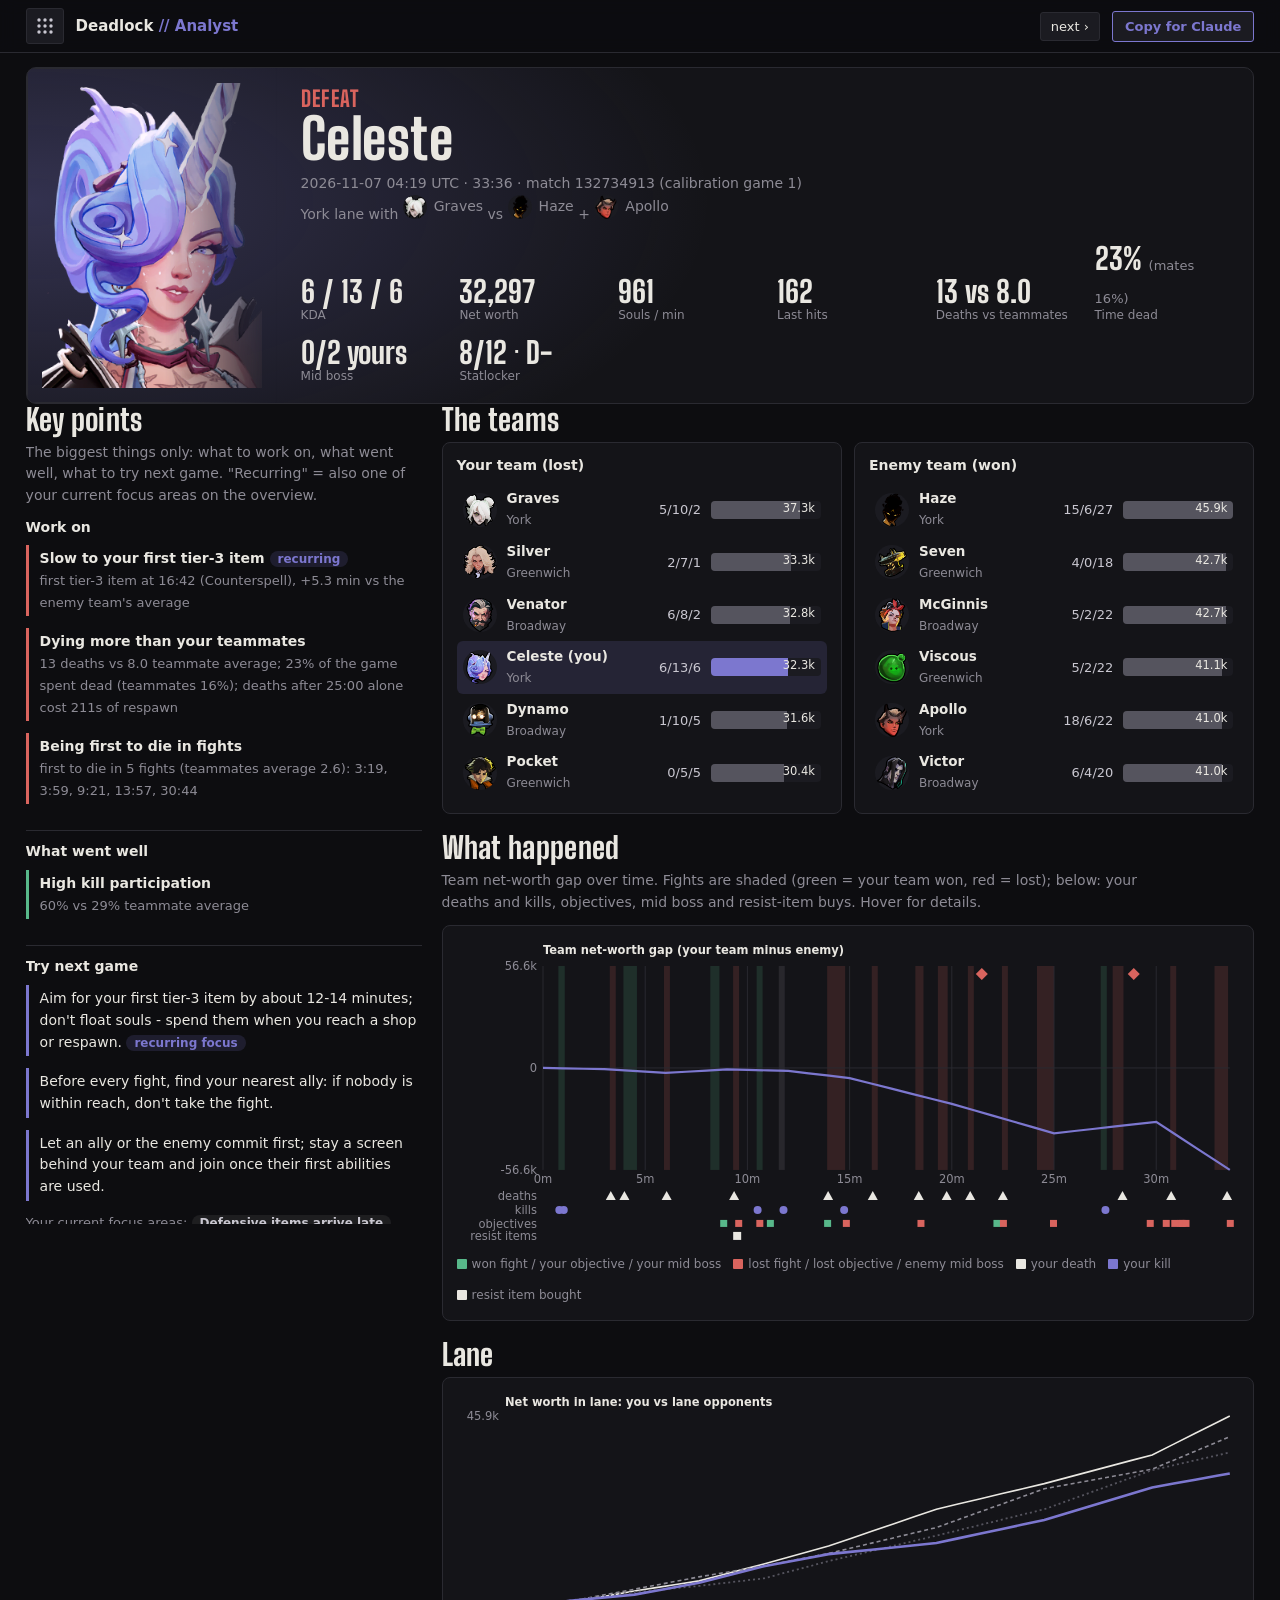
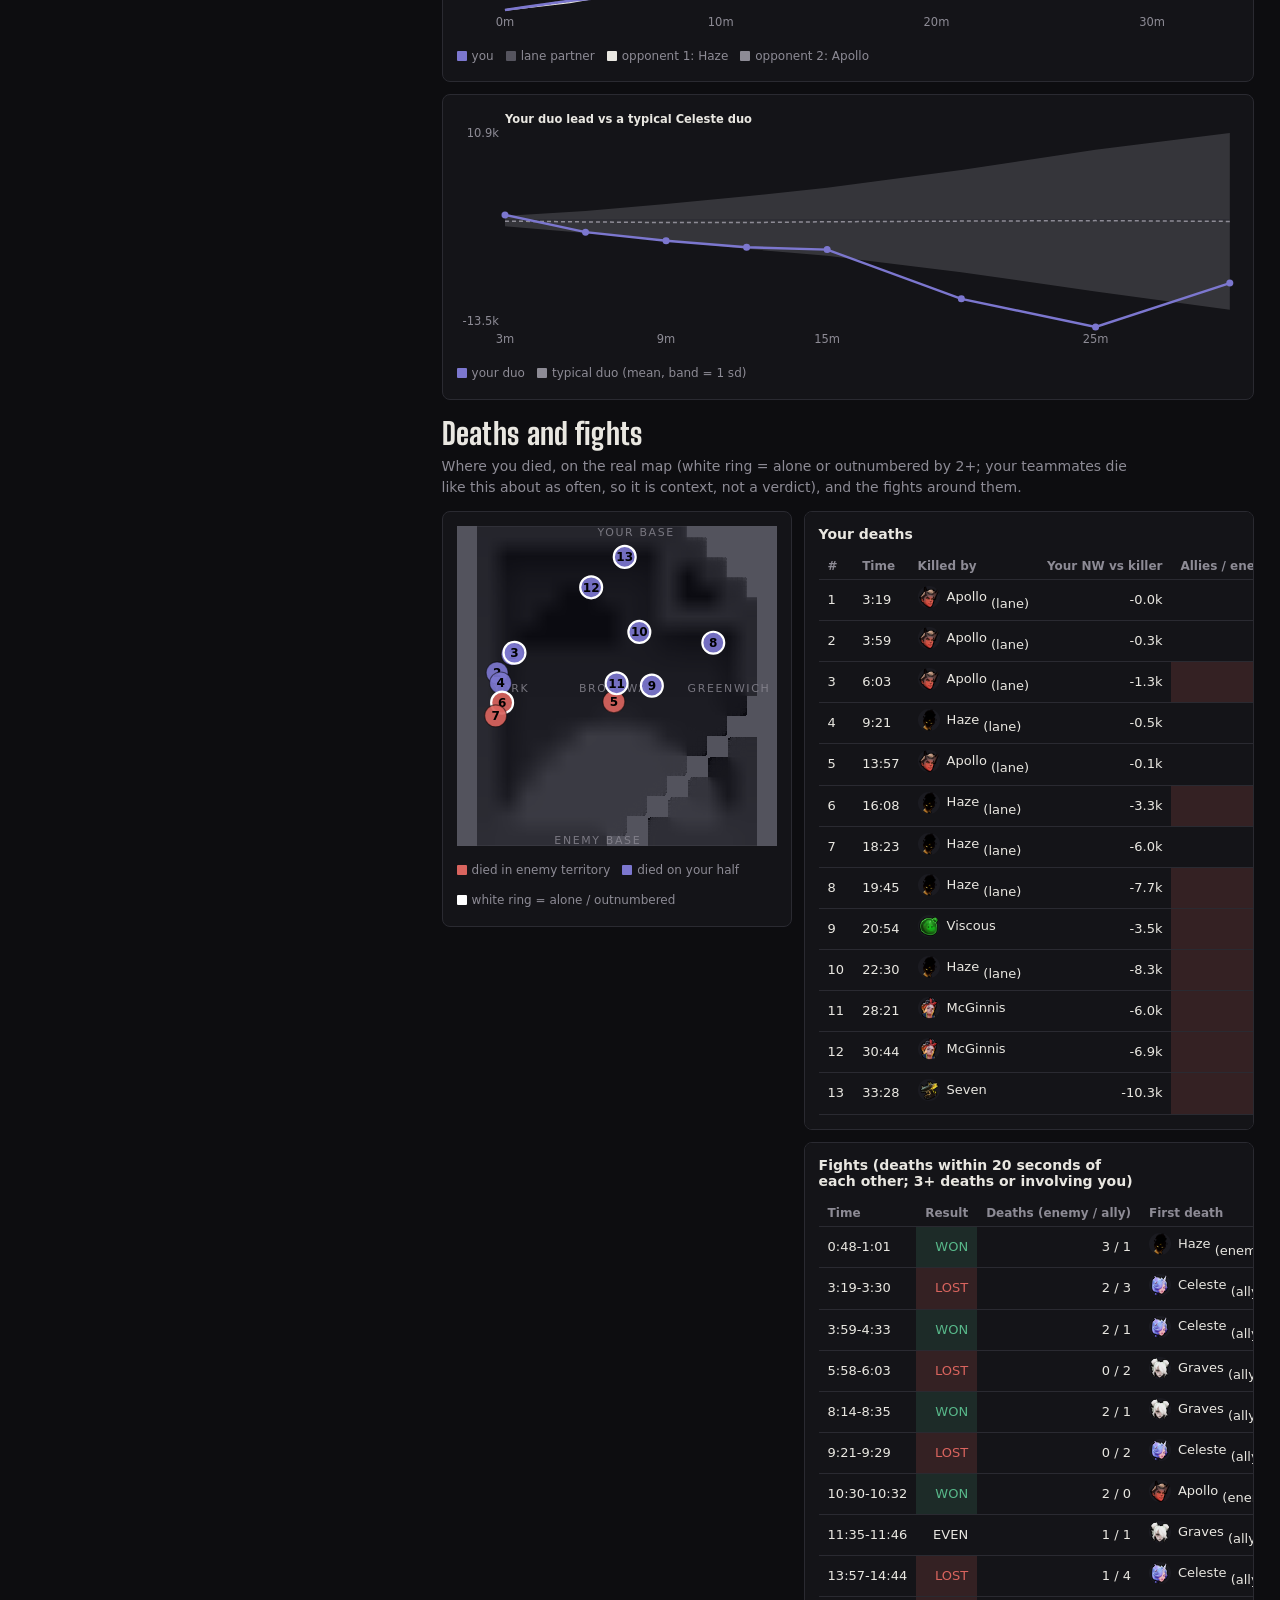
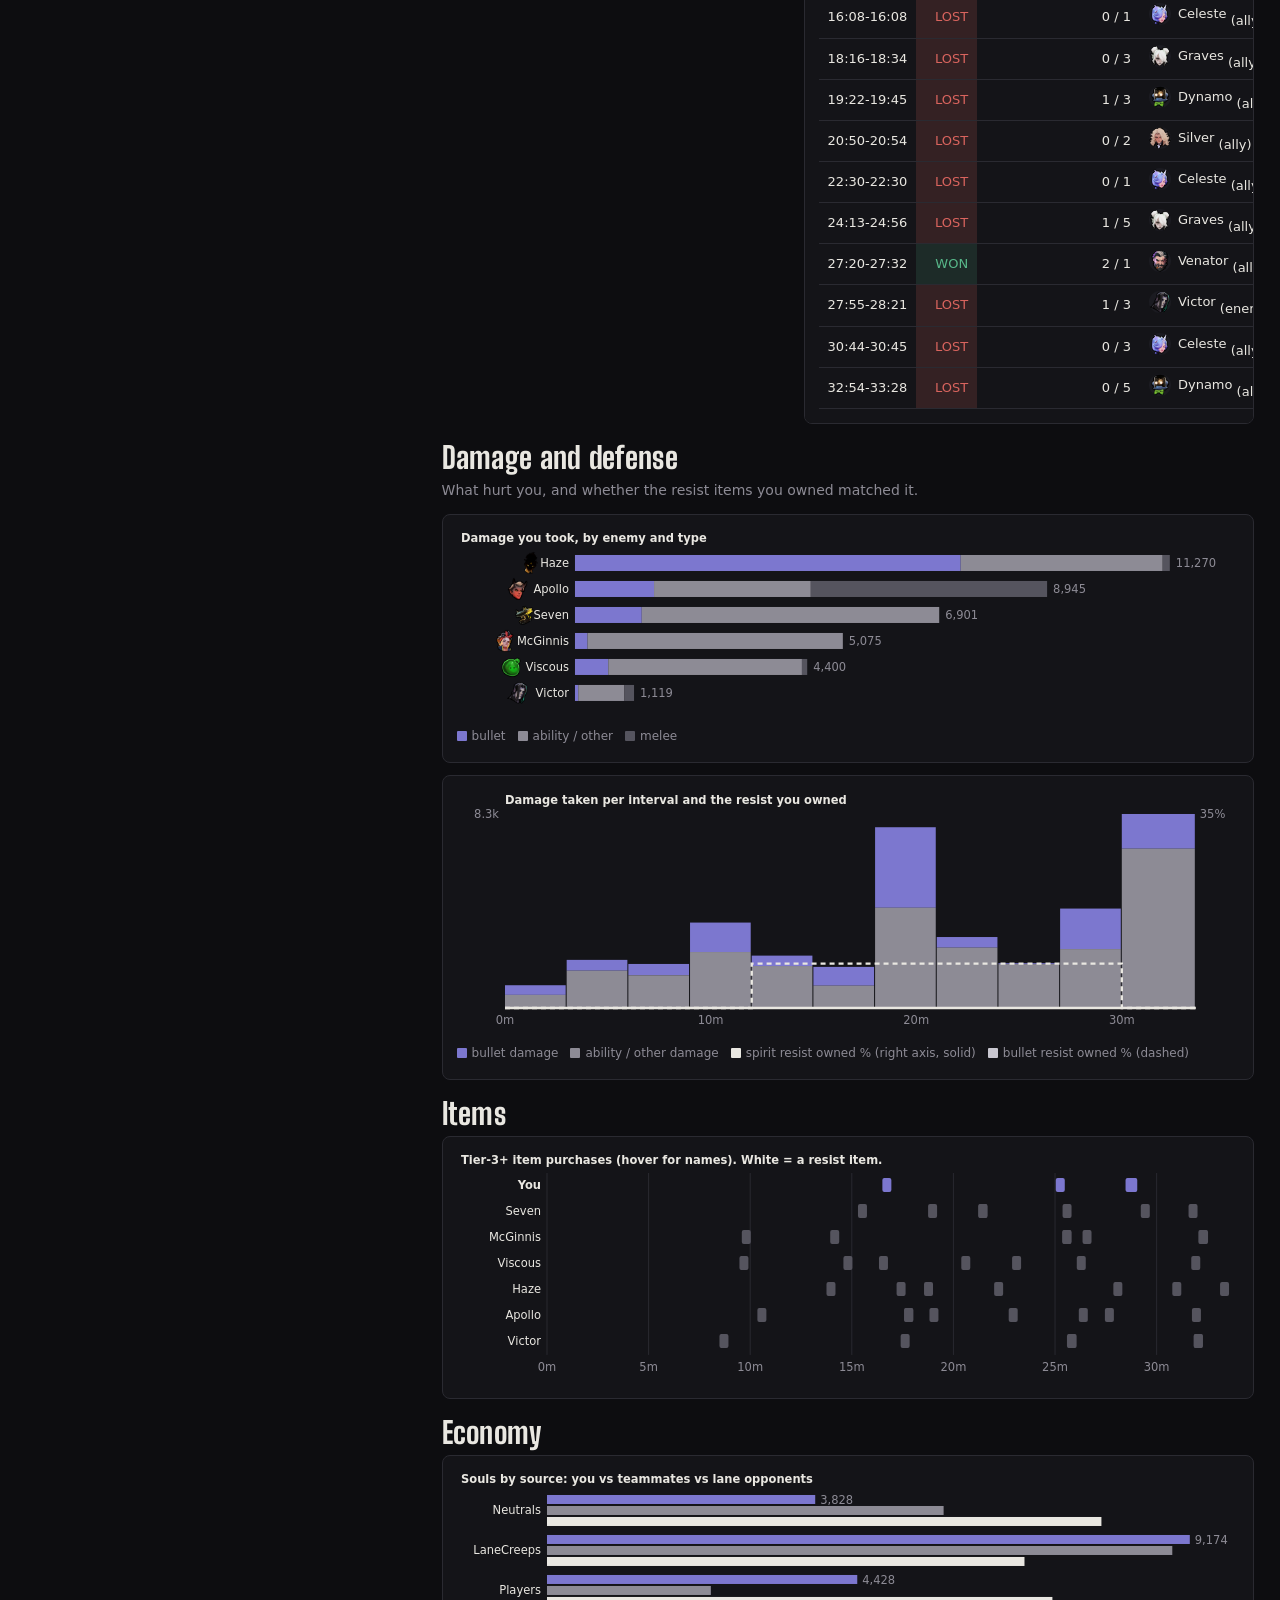
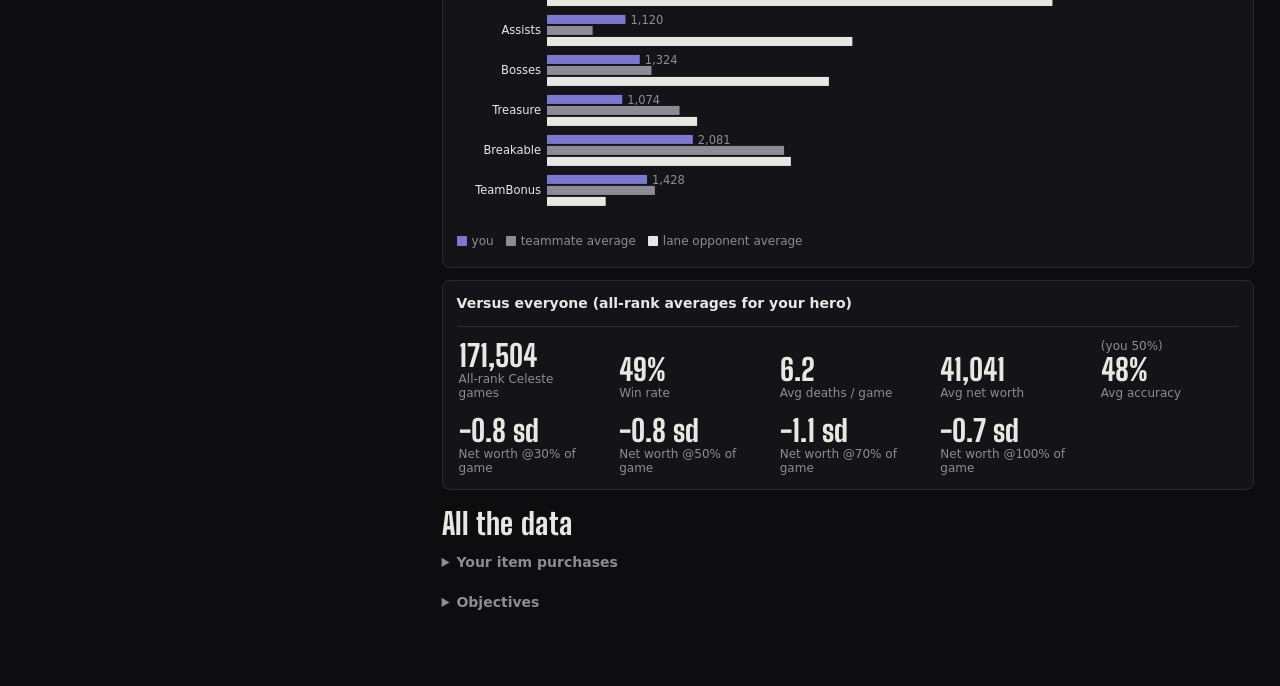
==== commit 4e041685: "Bolder match header: hero art, condensed display type, per-hero accent colour Co-Authored-By: Claude" ====
--- a/docs/matches/132734913.html
+++ b/docs/matches/132734913.html
@@ -1,5 +1,5 @@
 <!doctype html><html lang="en"><head><meta charset="utf-8"><meta name="viewport" content="width=device-width,initial-scale=1"><meta name="theme-color" content="#0d0d10">
-<title>Match 132734913 - Celeste</title><link rel="stylesheet" href="../assets/lib.css?v=1794201110"></head><body><a class="skip" href="#main">Skip to content</a><header id="nav"></header><main id="main">
+<title>Match 132734913 - Celeste</title><link rel="preconnect" href="https://fonts.googleapis.com"><link rel="preconnect" href="https://fonts.gstatic.com" crossorigin><link rel="stylesheet" href="https://fonts.googleapis.com/css2?family=Big+Shoulders+Display:wght@600;800&display=swap"><link rel="stylesheet" href="../assets/lib.css?v=1794201173"></head><body><a class="skip" href="#main">Skip to content</a><header id="nav"></header><main id="main">
 <div id="head"></div>
 <div class="layout">
 <aside class="coach" id="s-points"><h2>Key points</h2>
@@ -22,4 +22,4 @@
 <details><summary>Your item purchases</summary><div class="card" id="t-items"></div></details>
 <details><summary>Objectives</summary><div class="card" id="t-obj"></div></details></section>
 </div></div>
-</main><script src="../assets/heroes.js?v=1794201110"></script><script src="../assets/lib.js?v=1794201110"></script><script>window.ASSET_BASE="../";const M={"schema":5,"id":132734913,"calib":1,"start":1794025162,"hero":"Celeste","hero_id":81,"team":1,"win":false,"dur":2016,"lane":"York","kda":[6,13,6],"nw":32297,"lh":162,"denies":4,"level":31,"lane_opp":["Haze","Apollo"],"lane_mate":["Graves"],"board":[{"slot":10,"me":false,"ally":true,"hero":"Graves","lane":"York","k":5,"d":10,"a":2,"nw":37261,"lh":186,"dmg":28313,"taken":29372,"heal":6709,"lvl":32},{"slot":9,"me":false,"ally":true,"hero":"Silver","lane":"Greenwich","k":2,"d":7,"a":1,"nw":33325,"lh":175,"dmg":14139,"taken":31848,"heal":7063,"lvl":31},{"slot":11,"me":false,"ally":true,"hero":"Venator","lane":"Broadway","k":6,"d":8,"a":2,"nw":32829,"lh":188,"dmg":30019,"taken":32084,"heal":3866,"lvl":31},{"slot":7,"me":true,"ally":true,"hero":"Celeste","lane":"York","k":6,"d":13,"a":6,"nw":32297,"lh":162,"dmg":25989,"taken":37710,"heal":5543,"lvl":31},{"slot":12,"me":false,"ally":true,"hero":"Dynamo","lane":"Broadway","k":1,"d":10,"a":5,"nw":31555,"lh":154,"dmg":20272,"taken":39934,"heal":9277,"lvl":30},{"slot":8,"me":false,"ally":true,"hero":"Pocket","lane":"Greenwich","k":0,"d":5,"a":5,"nw":30448,"lh":99,"dmg":19963,"taken":18178,"heal":822,"lvl":30},{"slot":5,"me":false,"ally":false,"hero":"Haze","lane":"York","k":15,"d":6,"a":27,"nw":45886,"lh":187,"dmg":39296,"taken":33050,"heal":9726,"lvl":35},{"slot":2,"me":false,"ally":false,"hero":"Seven","lane":"Greenwich","k":4,"d":0,"a":18,"nw":42740,"lh":276,"dmg":29962,"taken":9448,"heal":5935,"lvl":34},{"slot":1,"me":false,"ally":false,"hero":"McGinnis","lane":"Broadway","k":5,"d":2,"a":22,"nw":42670,"lh":212,"dmg":26713,"taken":20842,"heal":19001,"lvl":34},{"slot":3,"me":false,"ally":false,"hero":"Viscous","lane":"Greenwich","k":5,"d":2,"a":22,"nw":41127,"lh":105,"dmg":25766,"taken":15218,"heal":7530,"lvl":33},{"slot":6,"me":false,"ally":false,"hero":"Apollo","lane":"York","k":18,"d":6,"a":22,"nw":40968,"lh":106,"dmg":42105,"taken":33230,"heal":16336,"lvl":33},{"slot":4,"me":false,"ally":false,"hero":"Victor","lane":"Broadway","k":6,"d":4,"a":20,"nw":40966,"lh":109,"dmg":25284,"taken":26907,"heal":35175,"lvl":33}],"nw_curve":[{"t":0,"me":0,"opp":[0,0],"mate":[0],"gap":0},{"t":60,"me":724.3333333333334,"opp":[582.3333333333334,677.0],"mate":[745.0],"gap":-222.00000000000045},{"t":120,"me":1448.6666666666667,"opp":[1164.6666666666667,1354.0],"mate":[1490.0],"gap":-444.0000000000009},{"t":180,"me":2173.0,"opp":[1747.0,2031.0],"mate":[2235.0],"gap":-666.0},{"t":240,"me":2655.6666666666665,"opp":[2659.0,2987.0],"mate":[2899.3333333333335],"gap":-1367.9999999999982},{"t":300,"me":3138.3333333333335,"opp":[3571.0,3943.0],"mate":[3563.666666666667],"gap":-2070.0},{"t":360,"me":3621.0,"opp":[4483.0,4899.0],"mate":[4228.0],"gap":-2772.0},{"t":420,"me":4553.666666666667,"opp":[5282.0,5876.0],"mate":[4713.0],"gap":-2104.333333333332},{"t":480,"me":5486.333333333333,"opp":[6081.0,6853.0],"mate":[5198.0],"gap":-1436.6666666666642},{"t":540,"me":6419.0,"opp":[6880.0,7830.0],"mate":[5683.0],"gap":-769.0},{"t":600,"me":7730.666666666667,"opp":[8211.666666666666,8681.333333333334],"mate":[6278.666666666667],"gap":-1067.3333333333285},{"t":660,"me":9042.333333333334,"opp":[9543.333333333334,9532.666666666666],"mate":[6874.333333333333],"gap":-1365.6666666666715},{"t":720,"me":10354.0,"opp":[10875.0,10384.0],"mate":[7470.0],"gap":-1664.0},{"t":780,"me":11303.0,"opp":[12286.0,11375.666666666666],"mate":[8826.0],"gap":-2980.6666666666642},{"t":840,"me":12252.0,"opp":[13697.0,12367.333333333334],"mate":[10182.0],"gap":-4297.3333333333285},{"t":900,"me":13201.0,"opp":[15108.0,13359.0],"mate":[11538.0],"gap":-5614.0},{"t":960,"me":13728.6,"opp":[16854.4,14586.6],"mate":[12746.4],"gap":-8482.199999999997},{"t":1020,"me":14256.2,"opp":[18600.8,15814.2],"mate":[13954.8],"gap":-11350.399999999994},{"t":1080,"me":14783.8,"opp":[20347.2,17041.8],"mate":[15163.2],"gap":-14218.600000000006},{"t":1140,"me":15311.4,"opp":[22093.6,18269.4],"mate":[16371.6],"gap":-17086.800000000003},{"t":1200,"me":15839.0,"opp":[23840.0,19497.0],"mate":[17580.0],"gap":-19955.0},{"t":1260,"me":16927.6,"opp":[25049.6,21331.6],"mate":[18828.8],"gap":-23223.199999999997},{"t":1320,"me":18016.2,"opp":[26259.2,23166.2],"mate":[20077.6],"gap":-26491.399999999994},{"t":1380,"me":19104.8,"opp":[27468.8,25000.8],"mate":[21326.4],"gap":-29759.600000000006},{"t":1440,"me":20193.4,"opp":[28678.4,26835.4],"mate":[22575.2],"gap":-33027.79999999999},{"t":1500,"me":21282.0,"opp":[29888.0,28670.0],"mate":[23824.0],"gap":-36296.0},{"t":1560,"me":22820.6,"opp":[31246.4,29597.8],"mate":[25675.4],"gap":-35024.20000000001},{"t":1620,"me":24359.2,"opp":[32604.8,30525.6],"mate":[27526.8],"gap":-33752.399999999994},{"t":1680,"me":25897.8,"opp":[33963.2,31453.4],"mate":[29378.2],"gap":-32480.600000000006},{"t":1740,"me":27436.4,"opp":[35321.6,32381.2],"mate":[31229.6],"gap":-31208.79999999999},{"t":1800,"me":28975.0,"opp":[36680.0,33309.0],"mate":[33081.0],"gap":-29937.0},{"t":1860,"me":29897.777777777777,"opp":[39237.22222222222,35436.5],"mate":[34242.11111111111],"gap":-37354.77777777778},{"t":1920,"me":30820.555555555555,"opp":[41794.444444444445,37564.0],"mate":[35403.22222222222],"gap":-44772.55555555556},{"t":1980,"me":31743.333333333332,"opp":[44351.666666666664,39691.5],"mate":[36564.333333333336],"gap":-52190.333333333314},{"t":2016,"me":32297.0,"opp":[45886.0,40968.0],"mate":[37261.0],"gap":-56641.0}],"deaths":[{"t":199,"respawn":8,"ttk":15.8,"killer":"Apollo","killer_lane":true,"nw_me":2326,"nw_killer":2334,"allies":1,"enemies":2,"early":true,"caught":false,"hp":[20,33,34,22],"x":-7048,"y":2127,"side":"own"},{"t":239,"respawn":8,"ttk":14.4,"killer":"Apollo","killer_lane":true,"nw_me":2648,"nw_killer":2971,"allies":1,"enemies":2,"early":true,"caught":false,"hp":[100,90,64,3],"x":-8057,"y":884,"side":"own"},{"t":363,"respawn":10,"ttk":12.4,"killer":"Apollo","killer_lane":true,"nw_me":3668,"nw_killer":4948,"allies":0,"enemies":2,"early":true,"caught":true,"hp":[72,61,62,40],"x":-6888,"y":2234,"side":"own"},{"t":561,"respawn":17,"ttk":3.3,"killer":"Haze","killer_lane":true,"nw_me":6878,"nw_killer":7346,"allies":1,"enemies":2,"early":true,"caught":false,"hp":[93,76,78,64],"x":-7823,"y":205,"side":"own"},{"t":837,"respawn":26,"ttk":34.4,"killer":"Apollo","killer_lane":true,"nw_me":12205,"nw_killer":12318,"allies":1,"enemies":2,"early":false,"caught":false,"hp":[79,66,67,17],"x":-211,"y":-1056,"side":"enemy"},{"t":968,"respawn":30,"ttk":4.5,"killer":"Haze","killer_lane":true,"nw_me":13799,"nw_killer":17087,"allies":1,"enemies":3,"early":false,"caught":true,"hp":[100,100,100,77],"x":-7720,"y":-1118,"side":"enemy"},{"t":1103,"respawn":35,"ttk":16.1,"killer":"Haze","killer_lane":true,"nw_me":14986,"nw_killer":21017,"allies":2,"enemies":2,"early":false,"caught":false,"hp":[100,57,56,38],"x":-8153,"y":-2006,"side":"enemy"},{"t":1185,"respawn":38,"ttk":14.7,"killer":"Haze","killer_lane":true,"nw_me":15707,"nw_killer":23403,"allies":1,"enemies":4,"early":false,"caught":true,"hp":[61,63,41,30],"x":6470,"y":2908,"side":"own"},{"t":1254,"respawn":41,"ttk":5.5,"killer":"Viscous","killer_lane":false,"nw_me":16819,"nw_killer":20321,"allies":0,"enemies":4,"early":false,"caught":true,"hp":[100,100,99,60],"x":2342,"y":24,"side":"own"},{"t":1350,"respawn":46,"ttk":16.9,"killer":"Haze","killer_lane":true,"nw_me":18560,"nw_killer":26864,"allies":2,"enemies":4,"early":false,"caught":true,"hp":[80,64,52,51],"x":1501,"y":3634,"side":"own"},{"t":1701,"respawn":65,"ttk":7.6,"killer":"McGinnis","killer_lane":false,"nw_me":26436,"nw_killer":32390,"allies":0,"enemies":3,"early":false,"caught":true,"hp":[85,87,62,35],"x":-26,"y":181,"side":"own"},{"t":1844,"respawn":71,"ttk":10.3,"killer":"McGinnis","killer_lane":false,"nw_me":29652,"nw_killer":36515,"allies":1,"enemies":6,"early":false,"caught":true,"hp":[95,100,88,33],"x":-1736,"y":6631,"side":"own"},{"t":2008,"respawn":75,"ttk":7.2,"killer":"Seven","killer_lane":false,"nw_me":32174,"nw_killer":42512,"allies":1,"enemies":5,"early":false,"caught":true,"hp":[100,100,91,49],"x":520,"y":8676,"side":"own"}],"fights":[{"t0":48,"t1":61,"res":"won","theirs":3,"ours":1,"pres":"there","kill":true,"first":"Haze","first_me":false,"first_us":false},{"t0":199,"t1":210,"res":"lost","theirs":2,"ours":3,"pres":"died","kill":false,"first":"Celeste","first_me":true,"first_us":true},{"t0":239,"t1":273,"res":"won","theirs":2,"ours":1,"pres":"died","kill":false,"first":"Celeste","first_me":true,"first_us":true},{"t0":358,"t1":363,"res":"lost","theirs":0,"ours":2,"pres":"died","kill":false,"first":"Graves","first_me":false,"first_us":true},{"t0":494,"t1":515,"res":"won","theirs":2,"ours":1,"pres":"away","kill":false,"first":"Graves","first_me":false,"first_us":true},{"t0":561,"t1":569,"res":"lost","theirs":0,"ours":2,"pres":"died","kill":false,"first":"Celeste","first_me":true,"first_us":true},{"t0":630,"t1":632,"res":"won","theirs":2,"ours":0,"pres":"there","kill":true,"first":"Apollo","first_me":false,"first_us":false},{"t0":695,"t1":706,"res":"even","theirs":1,"ours":1,"pres":"there","kill":true,"first":"Graves","first_me":false,"first_us":true},{"t0":837,"t1":884,"res":"lost","theirs":1,"ours":4,"pres":"died","kill":true,"first":"Celeste","first_me":true,"first_us":true},{"t0":968,"t1":968,"res":"lost","theirs":0,"ours":1,"pres":"died","kill":false,"first":"Celeste","first_me":true,"first_us":true},{"t0":1096,"t1":1114,"res":"lost","theirs":0,"ours":3,"pres":"died","kill":false,"first":"Graves","first_me":false,"first_us":true},{"t0":1162,"t1":1185,"res":"lost","theirs":1,"ours":3,"pres":"died","kill":false,"first":"Dynamo","first_me":false,"first_us":true},{"t0":1250,"t1":1254,"res":"lost","theirs":0,"ours":2,"pres":"died","kill":false,"first":"Silver","first_me":false,"first_us":true},{"t0":1350,"t1":1350,"res":"lost","theirs":0,"ours":1,"pres":"died","kill":false,"first":"Celeste","first_me":true,"first_us":true},{"t0":1453,"t1":1496,"res":"lost","theirs":1,"ours":5,"pres":"away","kill":false,"first":"Graves","first_me":false,"first_us":true},{"t0":1640,"t1":1652,"res":"won","theirs":2,"ours":1,"pres":"away","kill":true,"first":"Venator","first_me":false,"first_us":true},{"t0":1675,"t1":1701,"res":"lost","theirs":1,"ours":3,"pres":"died","kill":false,"first":"Victor","first_me":false,"first_us":false},{"t0":1844,"t1":1845,"res":"lost","theirs":0,"ours":3,"pres":"died","kill":false,"first":"Celeste","first_me":true,"first_us":true},{"t0":1974,"t1":2008,"res":"lost","theirs":0,"ours":5,"pres":"died","kill":false,"first":"Dynamo","first_me":false,"first_us":true}],"kills":[48,61,630,706,884,1651],"midboss":[{"t":1288,"mine":false},{"t":1734,"mine":false}],"objectives":[{"t":529,"name":"Tier1_Lane4","mine":true},{"t":573,"name":"Tier1_Lane1","mine":false},{"t":635,"name":"Tier1_Lane4","mine":false},{"t":666,"name":"Tier1_Lane1","mine":true},{"t":834,"name":"Tier1_Lane3","mine":true},{"t":889,"name":"Tier1_Lane3","mine":false},{"t":1108,"name":"Tier2_Lane4","mine":false},{"t":1331,"name":"Tier2_Lane1","mine":true},{"t":1350,"name":"Tier2_Lane3","mine":false},{"t":1497,"name":"Tier2_Lane1","mine":false},{"t":1781,"name":"BarrackBoss_Lane3","mine":false},{"t":1828,"name":"BarrackBoss_Lane1","mine":false},{"t":1853,"name":"TitanShieldGenerator_2","mine":false},{"t":1871,"name":"BarrackBoss_Lane4","mine":false},{"t":1875,"name":"TitanShieldGenerator_1","mine":false},{"t":1886,"name":"Titan","mine":false},{"t":2016,"name":"Core","mine":false}],"dmg":[{"hero":"Haze","bullet":7308,"ability":3827,"melee":135},{"hero":"Apollo","bullet":1498,"ability":2970,"melee":4477},{"hero":"Seven","bullet":1265,"ability":5636,"melee":0},{"hero":"McGinnis","bullet":238,"ability":4837,"melee":0},{"hero":"Viscous","bullet":631,"ability":3669,"melee":100},{"hero":"Victor","bullet":62,"ability":875,"melee":182}],"dmg_intervals":[{"t":180,"total":970,"bullet":412,"other":558,"res_b":0.0,"res_s":0.0},{"t":360,"total":2052,"bullet":461,"other":1591,"res_b":0.0,"res_s":0.0},{"t":540,"total":1878,"bullet":484,"other":1394,"res_b":0.0,"res_s":0.0},{"t":720,"total":3645,"bullet":1258,"other":2387,"res_b":8.0,"res_s":0.0},{"t":900,"total":2234,"bullet":444,"other":1790,"res_b":8.0,"res_s":0.0},{"t":1080,"total":1753,"bullet":802,"other":951,"res_b":8.0,"res_s":0.0},{"t":1260,"total":7716,"bullet":3438,"other":4278,"res_b":8.0,"res_s":0.0},{"t":1440,"total":3028,"bullet":454,"other":2574,"res_b":8.0,"res_s":0.0},{"t":1620,"total":1910,"bullet":38,"other":1872,"res_b":8.0,"res_s":0.0},{"t":1800,"total":4243,"bullet":1730,"other":2513,"res_b":0.0,"res_s":0.0},{"t":2016,"total":8281,"bullet":1481,"other":6800,"res_b":0.0,"res_s":0.0}],"items":[{"t":10,"name":"Light Eater","tier":0,"slot":"ability","sold":null,"tags":[]},{"t":51,"name":"Light Eater","tier":0,"slot":"ability","sold":null,"tags":[]},{"t":63,"name":"Dazzling Trick","tier":0,"slot":"ability","sold":null,"tags":[]},{"t":87,"name":"Grit","tier":1,"slot":"vitality","sold":729,"tags":[]},{"t":137,"name":"Radiant Daggers","tier":0,"slot":"ability","sold":null,"tags":[]},{"t":159,"name":"High-Velocity Rounds","tier":1,"slot":"weapon","sold":650,"tags":[]},{"t":187,"name":"Radiant Daggers","tier":0,"slot":"ability","sold":null,"tags":[]},{"t":247,"name":"Mystic Expansion","tier":1,"slot":"spirit","sold":1720,"tags":[]},{"t":334,"name":"Radiant Daggers","tier":0,"slot":"ability","sold":null,"tags":[]},{"t":393,"name":"Shining Wonder","tier":0,"slot":"ability","sold":null,"tags":[]},{"t":482,"name":"Improved Spirit","tier":2,"slot":"spirit","sold":null,"tags":[]},{"t":485,"name":"Extra Regen","tier":1,"slot":"vitality","sold":1123,"tags":[]},{"t":570,"name":"Suppressor","tier":2,"slot":"spirit","sold":1726,"tags":["bullet_resist=8"]},{"t":617,"name":"Light Eater","tier":0,"slot":"ability","sold":null,"tags":[]},{"t":649,"name":"Mystic Burst","tier":1,"slot":"spirit","sold":1223,"tags":[]},{"t":650,"name":"Opening Rounds","tier":2,"slot":"weapon","sold":null,"tags":[]},{"t":680,"name":"Light Eater","tier":0,"slot":"ability","sold":null,"tags":[]},{"t":729,"name":"Weapon Shielding","tier":2,"slot":"vitality","sold":null,"tags":[]},{"t":807,"name":"Dazzling Trick","tier":0,"slot":"ability","sold":null,"tags":[]},{"t":850,"name":"Restorative Locket","tier":2,"slot":"vitality","sold":null,"tags":[]},{"t":926,"name":"Dazzling Trick","tier":0,"slot":"ability","sold":null,"tags":[]},{"t":1002,"name":"Counterspell","tier":3,"slot":"vitality","sold":null,"tags":[]},{"t":1123,"name":"Spirit Lifesteal","tier":2,"slot":"vitality","sold":1728,"tags":[]},{"t":1223,"name":"Rebuttal","tier":1,"slot":"vitality","sold":null,"tags":[]},{"t":1336,"name":"Radiant Daggers","tier":0,"slot":"ability","sold":null,"tags":[]},{"t":1514,"name":"Tankbuster","tier":3,"slot":"spirit","sold":null,"tags":[]},{"t":1608,"name":"Dazzling Trick","tier":0,"slot":"ability","sold":null,"tags":[]},{"t":1660,"name":"Shining Wonder","tier":0,"slot":"ability","sold":null,"tags":[]},{"t":1720,"name":"Blood Tribute","tier":3,"slot":"weapon","sold":null,"tags":[]},{"t":1726,"name":"Superior Cooldown","tier":3,"slot":"spirit","sold":null,"tags":[]},{"t":1728,"name":"Spiritual Overflow","tier":4,"slot":"weapon","sold":null,"tags":[]},{"t":1998,"name":"Shining Wonder","tier":0,"slot":"ability","sold":null,"tags":[]}],"enemy_t3":{"Seven":[{"t":930,"name":"Ballistic Enchantment"},{"t":1137,"name":"Toxic Bullets"},{"t":1285,"name":"Superior Duration"},{"t":1286,"name":"Superior Cooldown"},{"t":1534,"name":"Escalating Exposure"},{"t":1765,"name":"Spirit Burn"},{"t":1906,"name":"Infuser"}],"McGinnis":[{"t":587,"name":"Radiant Regeneration"},{"t":848,"name":"Heroic Aura"},{"t":1533,"name":"Escalating Exposure"},{"t":1534,"name":"Stamina Mastery"},{"t":1593,"name":"Rapid Recharge"},{"t":1935,"name":"Greater Expansion"},{"t":1937,"name":"Transcendent Cooldown"}],"Viscous":[{"t":580,"name":"Express Shot"},{"t":887,"name":"Rescue Beam"},{"t":992,"name":"Tankbuster"},{"t":1235,"name":"Spirit Snatch"},{"t":1385,"name":"Boundless Spirit"},{"t":1576,"name":"Divine Barrier"},{"t":1914,"name":"Mystic Reverb"}],"Haze":[{"t":837,"name":"Surge of Power"},{"t":1044,"name":"Tesla Bullets"},{"t":1125,"name":"Burst Fire"},{"t":1332,"name":"Ricochet"},{"t":1684,"name":"Lucky Shot"},{"t":1858,"name":"Vampiric Burst"},{"t":1999,"name":"Siphon Bullets"}],"Apollo":[{"t":633,"name":"Lifestrike"},{"t":1066,"name":"Point Blank"},{"t":1067,"name":"Spirit Snatch"},{"t":1141,"name":"Hunter's Aura"},{"t":1375,"name":"Counterspell"},{"t":1582,"name":"Crushing Fists"},{"t":1659,"name":"Superior Duration"},{"t":1916,"name":"Spirit Resilience"}],"Victor":[{"t":521,"name":"Radiant Regeneration"},{"t":1056,"name":"Rapid Recharge"},{"t":1547,"name":"Escalating Exposure"},{"t":1549,"name":"Infuser"},{"t":1921,"name":"Greater Expansion"},{"t":1922,"name":"Transcendent Cooldown"}]},"souls":{"Players":4428,"LaneCreeps":9174,"Neutrals":3828,"Bosses":1324,"Treasure":1074,"Denies":168,"TeamBonus":1428,"Breakable":2081,"AbilityAssassinate":0,"ItemTrophyCollector":0,"ItemCultistSacrifice":0,"ItemGooseEgg":0,"Assists":1120},"souls_team_avg":{"Players":2338.6,"LaneCreeps":8924.0,"Neutrals":5660.4,"Bosses":1491.2,"Treasure":1891.6,"Denies":152.4,"TeamBonus":1539.8,"Breakable":3383.4,"AbilityAssassinate":0.0,"ItemTrophyCollector":217.4,"ItemCultistSacrifice":339.0,"ItemGooseEgg":0.0,"Assists":651.6},"souls_lane_opp_avg":{"Players":7213.0,"LaneCreeps":6814.5,"Neutrals":7912.5,"Bosses":4023.5,"Treasure":2142.0,"Denies":231.5,"TeamBonus":837.5,"Breakable":3480.5,"AbilityAssassinate":0.0,"ItemTrophyCollector":0.0,"ItemCultistSacrifice":0.0,"ItemGooseEgg":0.0,"Assists":4358.0},"bench":{"hero_games":171504,"hero_winrate":0.4863909879652953,"hero_acc":0.48361227729789075,"hero_deaths":6.21605326989458,"hero_nw":41041.02383034798},"nw_z":{"30":{"me":7835.5999999999985,"avg":10083.789661375162,"z":-0.7507258308127595},"50":{"me":14150.68,"avg":19031.513363072914,"z":-0.8287875975954462},"70":{"me":19670.872000000003,"avg":29413.481312217933,"z":-1.1378820602153508},"100":{"me":32297.0,"avg":41037.78813386656,"z":-0.7246945261695535}},"lane_curve":[{"t":180,"mine":630.0,"mean":-147.9,"sd":643.7,"z":1.208482212210657},{"t":360,"mine":-1533.0,"mean":-249.3,"sd":1380.9,"z":-0.9296111231805344},{"t":540,"mine":-2608.0,"mean":-325.1,"sd":2315.4,"z":-0.9859635484149607},{"t":720,"mine":-3435.0,"mean":-326.0,"sd":3303.7,"z":-0.9410660774283379},{"t":900,"mine":-3728.0,"mean":-227.6,"sd":4278.7,"z":-0.8180989552901583},{"t":1200,"mine":-9918.0,"mean":-144.8,"sd":6423.5,"z":-1.5214758309332919},{"t":1500,"mine":-13452.0,"mean":-83.7,"sd":8909.1,"z":-1.50052193824292},{"t":1800,"mine":-7933.0,"mean":-182.8,"sd":11116.1,"z":-0.6972049549752161}],"kpi":{"deaths":13,"deaths_rel":5.0,"mate_deaths":8.0,"dead_pct":0.23313492063492064,"mate_dead_pct":0.16081349206349205,"early_deaths":4,"caught":8,"caught_pct":0.6153846153846154,"peer_caught_pct":0.65,"first_die":5,"mate_first_die":2.6,"fights":19,"fights_in":17,"ability_share":0.5784672500662954,"bullet_share":0.2917528507027314,"res_b_20":8.0,"res_s_20":0.0,"top_dealer":"Haze","top_dealer_share":0.2988597189074516,"top_dealer_bullet":0.6484472049689441,"first_t3":1002,"first_t3_delta":320.66666666666663,"kp":0.6,"mate_kp":0.29,"nw_z_end":-0.7246945261695535,"nw_z_50":-0.8287875975954462,"lane_z9":-0.9859635484149607,"lane_z15":-0.8180989552901583,"acc":0.496551724137931,"acc_delta":0.01293944684004028,"midboss_mine":0,"midboss_total":2,"spm":961.2202380952381,"win":false,"fights_lost_away":1},"sl":{"mvp":8,"grade":"D-","mmr":null}},P={"problems":[{"id":"t3","title":"Slow to your first tier-3 item","evidence":"first tier-3 item at 16:42 (Counterspell), +5.3 min vs the enemy team's average","recurring":true,"advice":["Aim for your first tier-3 item by about 12-14 minutes; don't float souls - spend them when you reach a shop or respawn.","Compare your first tier-3 time with the enemy list on the match page after every game."]},{"id":"deaths","title":"Dying more than your teammates","evidence":"13 deaths vs 8.0 teammate average; 23% of the game spent dead (teammates 16%); deaths after 25:00 alone cost 211s of respawn","recurring":false,"advice":["Before every fight, find your nearest ally: if nobody is within reach, don't take the fight.","When your team is behind, switch to safe farming and holding space; each late death costs 60-90 seconds of respawn.","After the game, look at which deaths came at full HP with no ally near - those are the avoidable ones."]},{"id":"first","title":"Being first to die in fights","evidence":"first to die in 5 fights (teammates average 2.6): 3:19, 3:59, 9:21, 13:57, 30:44","recurring":false,"advice":["Let an ally or the enemy commit first; stay a screen behind your team and join once their first abilities are used.","If you're being targeted early in a fight, fall back toward allies rather than forward."]}],"positives":[{"title":"High kill participation","evidence":"60% vs 29% teammate average"}],"next":[{"habit":"t3","text":"Aim for your first tier-3 item by about 12-14 minutes; don't float souls - spend them when you reach a shop or respawn.","recurring":true},{"habit":"deaths","text":"Before every fight, find your nearest ally: if nobody is within reach, don't take the fight.","recurring":false},{"habit":"first","text":"Let an ally or the enemy commit first; stay a screen behind your team and join once their first abilities are used.","recurring":false}],"all":[{"id":"deaths","title":"Dying more than your teammates","value":5.0,"flag":true,"sev":2.5,"evidence":"13 deaths vs 8.0 teammate average; 23% of the game spent dead (teammates 16%); deaths after 25:00 alone cost 211s of respawn"},{"id":"early","title":"Dying in the lane phase","value":4,"flag":true,"sev":1.3333333333333333,"evidence":"4 deaths before 10:00 (3:19, 3:59, 6:03, 9:21); Apollo killed you 3x"},{"id":"first","title":"Being first to die in fights","value":2.4,"flag":true,"sev":1.5999999999999999,"evidence":"first to die in 5 fights (teammates average 2.6): 3:19, 3:59, 9:21, 13:57, 30:44"},{"id":"resist","title":"Defensive items arrive late","value":2.334022805621851,"flag":true,"sev":1.066597719437815,"evidence":"58% of damage taken was ability/other, 29% bullet; at 20:00 you owned 0% spirit and 8% bullet resist (damage-weighted 2.3%); first resist item Suppressor at 9:30; top damage dealer Haze was 65% bullet and you owned 8% bullet resist"},{"id":"t3","title":"Slow to your first tier-3 item","value":320.66666666666663,"flag":true,"sev":2.1377777777777776,"evidence":"first tier-3 item at 16:42 (Counterspell), +5.3 min vs the enemy team's average"},{"id":"lane","title":"Losing the lane","value":-0.9859635484149607,"flag":false,"sev":0.0,"evidence":null},{"id":"souls","title":"Low souls overall","value":-0.7246945261695535,"flag":false,"sev":0.0,"evidence":null}]},F=[{"id":"resist","title":"Defensive items arrive late"},{"id":"t3","title":"Slow to your first tier-3 item"},{"id":"lane","title":"Losing the lane"}];renderNav({page:'match',current:132734913,games:[{"id":132734913,"label":"#1","win":false,"hero":"Celeste"},{"id":133285418,"label":"#2","win":false,"hero":"Celeste"},{"id":133338098,"label":"#3","win":false,"hero":"Celeste"},{"id":133808767,"label":"#4","win":false,"hero":"Wraith"},{"id":133897312,"label":"#5","win":false,"hero":"Celeste"},{"id":133922932,"label":"#6","win":true,"hero":"Celeste"},{"id":133950231,"label":"#7","win":false,"hero":"Celeste"},{"id":133974993,"label":"#8","win":true,"hero":"Celeste"},{"id":134073565,"label":"11-09","win":true,"hero":"Celeste"},{"id":134092208,"label":"11-09","win":false,"hero":"Celeste"},{"id":134114733,"label":"11-09","win":true,"hero":"Celeste"}],chips:[["s-points","Key points"],["s-board","Teams"],["s-timeline","Timeline"],["s-lane","Lane"],["s-deaths","Deaths"],["s-fights","Fights"],["s-damage","Damage"],["s-items","Items"],["s-economy","Economy"],["s-data","All data"]],brief:"# Deadlock coaching request: match 132734913\n\nYou are my Deadlock coach. Use ONLY the data below.\n1. Tell me what actually decided this game, in order of importance.\n2. Give me 2-3 specific teaching points (what to do differently, in which situation), tied to moments in the data.\n3. Say which of my recurring focus areas showed up, and what to try next game.\nSkip tiny mistakes. Be concrete, not generic.\n\n## Result\nCeleste - LOSS - 33:36 - York lane with Graves vs Haze + Apollo. KDA 6/13/6, net worth 32,297, 961 souls/min.\n\nMy current recurring focus areas: Defensive items arrive late, Slow to your first tier-3 item, Losing the lane\nStatlocker for this game: rank 8/12, grade D-\n\n## Key points the tool found\n- PROBLEM (recurring): Slow to your first tier-3 item - first tier-3 item at 16:42 (Counterspell), +5.3 min vs the enemy team's average\n- PROBLEM: Dying more than your teammates - 13 deaths vs 8.0 teammate average; 23% of the game spent dead (teammates 16%); deaths after 25:00 alone cost 211s of respawn\n- PROBLEM: Being first to die in fights - first to die in 5 fights (teammates average 2.6): 3:19, 3:59, 9:21, 13:57, 30:44\n- GOOD: High kill participation - 60% vs 29% teammate average\n\n## Deaths\n| time | killed by | allies/enemies near | HP% 20/10/5/2s before | map half | respawn |\n|---|---|---|---|---|---|\n| 3:19 | Apollo (lane opp) | 1/2 | 20/33/34/22 | own | 8s |\n| 3:59 | Apollo (lane opp) | 1/2 | 100/90/64/3 | own | 8s |\n| 6:03 | Apollo (lane opp) | 0/2 | 72/61/62/40 | own | 10s |\n| 9:21 | Haze (lane opp) | 1/2 | 93/76/78/64 | own | 17s |\n| 13:57 | Apollo (lane opp) | 1/2 | 79/66/67/17 | enemy | 26s |\n| 16:08 | Haze (lane opp) | 1/3 | 100/100/100/77 | enemy | 30s |\n| 18:23 | Haze (lane opp) | 2/2 | 100/57/56/38 | enemy | 35s |\n| 19:45 | Haze (lane opp) | 1/4 | 61/63/41/30 | own | 38s |\n| 20:54 | Viscous | 0/4 | 100/100/99/60 | own | 41s |\n| 22:30 | Haze (lane opp) | 2/4 | 80/64/52/51 | own | 46s |\n| 28:21 | McGinnis | 0/3 | 85/87/62/35 | own | 65s |\n| 30:44 | McGinnis | 1/6 | 95/100/88/33 | own | 71s |\n| 33:28 | Seven | 1/5 | 100/100/91/49 | own | 75s |\n\n## Fights (19; deaths cluster within 20s)\n- 0:48: WON (3 enemy/1 ally deaths), first death Haze (enemy), me: there + kill\n- 3:19: LOST (2 enemy/3 ally deaths), first death Celeste (ally), me: died\n- 3:59: WON (2 enemy/1 ally deaths), first death Celeste (ally), me: died\n- 5:58: LOST (0 enemy/2 ally deaths), first death Graves (ally), me: died\n- 8:14: WON (2 enemy/1 ally deaths), first death Graves (ally), me: away\n- 9:21: LOST (0 enemy/2 ally deaths), first death Celeste (ally), me: died\n- 10:30: WON (2 enemy/0 ally deaths), first death Apollo (enemy), me: there + kill\n- 11:35: EVEN (1 enemy/1 ally deaths), first death Graves (ally), me: there + kill\n- 13:57: LOST (1 enemy/4 ally deaths), first death Celeste (ally), me: died + kill\n- 16:08: LOST (0 enemy/1 ally deaths), first death Celeste (ally), me: died\n- 18:16: LOST (0 enemy/3 ally deaths), first death Graves (ally), me: died\n- 19:22: LOST (1 enemy/3 ally deaths), first death Dynamo (ally), me: died\n- 20:50: LOST (0 enemy/2 ally deaths), first death Silver (ally), me: died\n- 22:30: LOST (0 enemy/1 ally deaths), first death Celeste (ally), me: died\n- 24:13: LOST (1 enemy/5 ally deaths), first death Graves (ally), me: away\n- 27:20: WON (2 enemy/1 ally deaths), first death Venator (ally), me: away + kill\n- 27:55: LOST (1 enemy/3 ally deaths), first death Victor (enemy), me: died\n- 30:44: LOST (0 enemy/3 ally deaths), first death Celeste (ally), me: died\n- 32:54: LOST (0 enemy/5 ally deaths), first death Dynamo (ally), me: died\n\n## Lane vs a typical duo (all ranks)\n- 3:00: +778 souls vs typical (+1.2 sd)\n- 6:00: -1,284 souls vs typical (-0.9 sd)\n- 9:00: -2,283 souls vs typical (-1.0 sd)\n- 12:00: -3,109 souls vs typical (-0.9 sd)\n- 15:00: -3,500 souls vs typical (-0.8 sd)\n- 20:00: -9,773 souls vs typical (-1.5 sd)\n- 25:00: -13,368 souls vs typical (-1.5 sd)\n- 30:00: -7,750 souls vs typical (-0.7 sd)\n\n## Damage I took\n29% bullet, 58% ability/other. Top dealer Haze (65% bullet). Resist I owned at 20:00: 0% spirit, 8% bullet.\n- Haze: 11,270 (65% bullet)\n- Apollo: 8,945 (17% bullet)\n- Seven: 6,901 (18% bullet)\n- McGinnis: 5,075 (5% bullet)\n\n## Items (tier 3+ I kept, with resist items marked)\n- 16:42 Counterspell; 25:14 Tankbuster; 28:40 Blood Tribute; 28:46 Superior Cooldown; 28:48 Spiritual Overflow\n- Enemy first tier-3 items: Seven 15:30; McGinnis 9:47; Viscous 9:40; Haze 13:57; Apollo 10:33; Victor 8:41\n\n## Economy\n- Souls by source (me vs teammate avg): Neutrals 3,828 vs 5,660, LaneCreeps 9,174 vs 8,924, Players 4,428 vs 2,339, Assists 1,120 vs 652, Bosses 1,324 vs 1,491\n- Mid boss: 21:28 claimed by the enemy, 28:54 claimed by the enemy\n"});renderMatch(M,P,F);</script></body></html>+</main><script src="../assets/heroes.js?v=1794201173"></script><script src="../assets/lib.js?v=1794201173"></script><script>window.ASSET_BASE="../";const M={"schema":5,"id":132734913,"calib":1,"start":1794025162,"hero":"Celeste","hero_id":81,"team":1,"win":false,"dur":2016,"lane":"York","kda":[6,13,6],"nw":32297,"lh":162,"denies":4,"level":31,"lane_opp":["Haze","Apollo"],"lane_mate":["Graves"],"board":[{"slot":10,"me":false,"ally":true,"hero":"Graves","lane":"York","k":5,"d":10,"a":2,"nw":37261,"lh":186,"dmg":28313,"taken":29372,"heal":6709,"lvl":32},{"slot":9,"me":false,"ally":true,"hero":"Silver","lane":"Greenwich","k":2,"d":7,"a":1,"nw":33325,"lh":175,"dmg":14139,"taken":31848,"heal":7063,"lvl":31},{"slot":11,"me":false,"ally":true,"hero":"Venator","lane":"Broadway","k":6,"d":8,"a":2,"nw":32829,"lh":188,"dmg":30019,"taken":32084,"heal":3866,"lvl":31},{"slot":7,"me":true,"ally":true,"hero":"Celeste","lane":"York","k":6,"d":13,"a":6,"nw":32297,"lh":162,"dmg":25989,"taken":37710,"heal":5543,"lvl":31},{"slot":12,"me":false,"ally":true,"hero":"Dynamo","lane":"Broadway","k":1,"d":10,"a":5,"nw":31555,"lh":154,"dmg":20272,"taken":39934,"heal":9277,"lvl":30},{"slot":8,"me":false,"ally":true,"hero":"Pocket","lane":"Greenwich","k":0,"d":5,"a":5,"nw":30448,"lh":99,"dmg":19963,"taken":18178,"heal":822,"lvl":30},{"slot":5,"me":false,"ally":false,"hero":"Haze","lane":"York","k":15,"d":6,"a":27,"nw":45886,"lh":187,"dmg":39296,"taken":33050,"heal":9726,"lvl":35},{"slot":2,"me":false,"ally":false,"hero":"Seven","lane":"Greenwich","k":4,"d":0,"a":18,"nw":42740,"lh":276,"dmg":29962,"taken":9448,"heal":5935,"lvl":34},{"slot":1,"me":false,"ally":false,"hero":"McGinnis","lane":"Broadway","k":5,"d":2,"a":22,"nw":42670,"lh":212,"dmg":26713,"taken":20842,"heal":19001,"lvl":34},{"slot":3,"me":false,"ally":false,"hero":"Viscous","lane":"Greenwich","k":5,"d":2,"a":22,"nw":41127,"lh":105,"dmg":25766,"taken":15218,"heal":7530,"lvl":33},{"slot":6,"me":false,"ally":false,"hero":"Apollo","lane":"York","k":18,"d":6,"a":22,"nw":40968,"lh":106,"dmg":42105,"taken":33230,"heal":16336,"lvl":33},{"slot":4,"me":false,"ally":false,"hero":"Victor","lane":"Broadway","k":6,"d":4,"a":20,"nw":40966,"lh":109,"dmg":25284,"taken":26907,"heal":35175,"lvl":33}],"nw_curve":[{"t":0,"me":0,"opp":[0,0],"mate":[0],"gap":0},{"t":60,"me":724.3333333333334,"opp":[582.3333333333334,677.0],"mate":[745.0],"gap":-222.00000000000045},{"t":120,"me":1448.6666666666667,"opp":[1164.6666666666667,1354.0],"mate":[1490.0],"gap":-444.0000000000009},{"t":180,"me":2173.0,"opp":[1747.0,2031.0],"mate":[2235.0],"gap":-666.0},{"t":240,"me":2655.6666666666665,"opp":[2659.0,2987.0],"mate":[2899.3333333333335],"gap":-1367.9999999999982},{"t":300,"me":3138.3333333333335,"opp":[3571.0,3943.0],"mate":[3563.666666666667],"gap":-2070.0},{"t":360,"me":3621.0,"opp":[4483.0,4899.0],"mate":[4228.0],"gap":-2772.0},{"t":420,"me":4553.666666666667,"opp":[5282.0,5876.0],"mate":[4713.0],"gap":-2104.333333333332},{"t":480,"me":5486.333333333333,"opp":[6081.0,6853.0],"mate":[5198.0],"gap":-1436.6666666666642},{"t":540,"me":6419.0,"opp":[6880.0,7830.0],"mate":[5683.0],"gap":-769.0},{"t":600,"me":7730.666666666667,"opp":[8211.666666666666,8681.333333333334],"mate":[6278.666666666667],"gap":-1067.3333333333285},{"t":660,"me":9042.333333333334,"opp":[9543.333333333334,9532.666666666666],"mate":[6874.333333333333],"gap":-1365.6666666666715},{"t":720,"me":10354.0,"opp":[10875.0,10384.0],"mate":[7470.0],"gap":-1664.0},{"t":780,"me":11303.0,"opp":[12286.0,11375.666666666666],"mate":[8826.0],"gap":-2980.6666666666642},{"t":840,"me":12252.0,"opp":[13697.0,12367.333333333334],"mate":[10182.0],"gap":-4297.3333333333285},{"t":900,"me":13201.0,"opp":[15108.0,13359.0],"mate":[11538.0],"gap":-5614.0},{"t":960,"me":13728.6,"opp":[16854.4,14586.6],"mate":[12746.4],"gap":-8482.199999999997},{"t":1020,"me":14256.2,"opp":[18600.8,15814.2],"mate":[13954.8],"gap":-11350.399999999994},{"t":1080,"me":14783.8,"opp":[20347.2,17041.8],"mate":[15163.2],"gap":-14218.600000000006},{"t":1140,"me":15311.4,"opp":[22093.6,18269.4],"mate":[16371.6],"gap":-17086.800000000003},{"t":1200,"me":15839.0,"opp":[23840.0,19497.0],"mate":[17580.0],"gap":-19955.0},{"t":1260,"me":16927.6,"opp":[25049.6,21331.6],"mate":[18828.8],"gap":-23223.199999999997},{"t":1320,"me":18016.2,"opp":[26259.2,23166.2],"mate":[20077.6],"gap":-26491.399999999994},{"t":1380,"me":19104.8,"opp":[27468.8,25000.8],"mate":[21326.4],"gap":-29759.600000000006},{"t":1440,"me":20193.4,"opp":[28678.4,26835.4],"mate":[22575.2],"gap":-33027.79999999999},{"t":1500,"me":21282.0,"opp":[29888.0,28670.0],"mate":[23824.0],"gap":-36296.0},{"t":1560,"me":22820.6,"opp":[31246.4,29597.8],"mate":[25675.4],"gap":-35024.20000000001},{"t":1620,"me":24359.2,"opp":[32604.8,30525.6],"mate":[27526.8],"gap":-33752.399999999994},{"t":1680,"me":25897.8,"opp":[33963.2,31453.4],"mate":[29378.2],"gap":-32480.600000000006},{"t":1740,"me":27436.4,"opp":[35321.6,32381.2],"mate":[31229.6],"gap":-31208.79999999999},{"t":1800,"me":28975.0,"opp":[36680.0,33309.0],"mate":[33081.0],"gap":-29937.0},{"t":1860,"me":29897.777777777777,"opp":[39237.22222222222,35436.5],"mate":[34242.11111111111],"gap":-37354.77777777778},{"t":1920,"me":30820.555555555555,"opp":[41794.444444444445,37564.0],"mate":[35403.22222222222],"gap":-44772.55555555556},{"t":1980,"me":31743.333333333332,"opp":[44351.666666666664,39691.5],"mate":[36564.333333333336],"gap":-52190.333333333314},{"t":2016,"me":32297.0,"opp":[45886.0,40968.0],"mate":[37261.0],"gap":-56641.0}],"deaths":[{"t":199,"respawn":8,"ttk":15.8,"killer":"Apollo","killer_lane":true,"nw_me":2326,"nw_killer":2334,"allies":1,"enemies":2,"early":true,"caught":false,"hp":[20,33,34,22],"x":-7048,"y":2127,"side":"own"},{"t":239,"respawn":8,"ttk":14.4,"killer":"Apollo","killer_lane":true,"nw_me":2648,"nw_killer":2971,"allies":1,"enemies":2,"early":true,"caught":false,"hp":[100,90,64,3],"x":-8057,"y":884,"side":"own"},{"t":363,"respawn":10,"ttk":12.4,"killer":"Apollo","killer_lane":true,"nw_me":3668,"nw_killer":4948,"allies":0,"enemies":2,"early":true,"caught":true,"hp":[72,61,62,40],"x":-6888,"y":2234,"side":"own"},{"t":561,"respawn":17,"ttk":3.3,"killer":"Haze","killer_lane":true,"nw_me":6878,"nw_killer":7346,"allies":1,"enemies":2,"early":true,"caught":false,"hp":[93,76,78,64],"x":-7823,"y":205,"side":"own"},{"t":837,"respawn":26,"ttk":34.4,"killer":"Apollo","killer_lane":true,"nw_me":12205,"nw_killer":12318,"allies":1,"enemies":2,"early":false,"caught":false,"hp":[79,66,67,17],"x":-211,"y":-1056,"side":"enemy"},{"t":968,"respawn":30,"ttk":4.5,"killer":"Haze","killer_lane":true,"nw_me":13799,"nw_killer":17087,"allies":1,"enemies":3,"early":false,"caught":true,"hp":[100,100,100,77],"x":-7720,"y":-1118,"side":"enemy"},{"t":1103,"respawn":35,"ttk":16.1,"killer":"Haze","killer_lane":true,"nw_me":14986,"nw_killer":21017,"allies":2,"enemies":2,"early":false,"caught":false,"hp":[100,57,56,38],"x":-8153,"y":-2006,"side":"enemy"},{"t":1185,"respawn":38,"ttk":14.7,"killer":"Haze","killer_lane":true,"nw_me":15707,"nw_killer":23403,"allies":1,"enemies":4,"early":false,"caught":true,"hp":[61,63,41,30],"x":6470,"y":2908,"side":"own"},{"t":1254,"respawn":41,"ttk":5.5,"killer":"Viscous","killer_lane":false,"nw_me":16819,"nw_killer":20321,"allies":0,"enemies":4,"early":false,"caught":true,"hp":[100,100,99,60],"x":2342,"y":24,"side":"own"},{"t":1350,"respawn":46,"ttk":16.9,"killer":"Haze","killer_lane":true,"nw_me":18560,"nw_killer":26864,"allies":2,"enemies":4,"early":false,"caught":true,"hp":[80,64,52,51],"x":1501,"y":3634,"side":"own"},{"t":1701,"respawn":65,"ttk":7.6,"killer":"McGinnis","killer_lane":false,"nw_me":26436,"nw_killer":32390,"allies":0,"enemies":3,"early":false,"caught":true,"hp":[85,87,62,35],"x":-26,"y":181,"side":"own"},{"t":1844,"respawn":71,"ttk":10.3,"killer":"McGinnis","killer_lane":false,"nw_me":29652,"nw_killer":36515,"allies":1,"enemies":6,"early":false,"caught":true,"hp":[95,100,88,33],"x":-1736,"y":6631,"side":"own"},{"t":2008,"respawn":75,"ttk":7.2,"killer":"Seven","killer_lane":false,"nw_me":32174,"nw_killer":42512,"allies":1,"enemies":5,"early":false,"caught":true,"hp":[100,100,91,49],"x":520,"y":8676,"side":"own"}],"fights":[{"t0":48,"t1":61,"res":"won","theirs":3,"ours":1,"pres":"there","kill":true,"first":"Haze","first_me":false,"first_us":false},{"t0":199,"t1":210,"res":"lost","theirs":2,"ours":3,"pres":"died","kill":false,"first":"Celeste","first_me":true,"first_us":true},{"t0":239,"t1":273,"res":"won","theirs":2,"ours":1,"pres":"died","kill":false,"first":"Celeste","first_me":true,"first_us":true},{"t0":358,"t1":363,"res":"lost","theirs":0,"ours":2,"pres":"died","kill":false,"first":"Graves","first_me":false,"first_us":true},{"t0":494,"t1":515,"res":"won","theirs":2,"ours":1,"pres":"away","kill":false,"first":"Graves","first_me":false,"first_us":true},{"t0":561,"t1":569,"res":"lost","theirs":0,"ours":2,"pres":"died","kill":false,"first":"Celeste","first_me":true,"first_us":true},{"t0":630,"t1":632,"res":"won","theirs":2,"ours":0,"pres":"there","kill":true,"first":"Apollo","first_me":false,"first_us":false},{"t0":695,"t1":706,"res":"even","theirs":1,"ours":1,"pres":"there","kill":true,"first":"Graves","first_me":false,"first_us":true},{"t0":837,"t1":884,"res":"lost","theirs":1,"ours":4,"pres":"died","kill":true,"first":"Celeste","first_me":true,"first_us":true},{"t0":968,"t1":968,"res":"lost","theirs":0,"ours":1,"pres":"died","kill":false,"first":"Celeste","first_me":true,"first_us":true},{"t0":1096,"t1":1114,"res":"lost","theirs":0,"ours":3,"pres":"died","kill":false,"first":"Graves","first_me":false,"first_us":true},{"t0":1162,"t1":1185,"res":"lost","theirs":1,"ours":3,"pres":"died","kill":false,"first":"Dynamo","first_me":false,"first_us":true},{"t0":1250,"t1":1254,"res":"lost","theirs":0,"ours":2,"pres":"died","kill":false,"first":"Silver","first_me":false,"first_us":true},{"t0":1350,"t1":1350,"res":"lost","theirs":0,"ours":1,"pres":"died","kill":false,"first":"Celeste","first_me":true,"first_us":true},{"t0":1453,"t1":1496,"res":"lost","theirs":1,"ours":5,"pres":"away","kill":false,"first":"Graves","first_me":false,"first_us":true},{"t0":1640,"t1":1652,"res":"won","theirs":2,"ours":1,"pres":"away","kill":true,"first":"Venator","first_me":false,"first_us":true},{"t0":1675,"t1":1701,"res":"lost","theirs":1,"ours":3,"pres":"died","kill":false,"first":"Victor","first_me":false,"first_us":false},{"t0":1844,"t1":1845,"res":"lost","theirs":0,"ours":3,"pres":"died","kill":false,"first":"Celeste","first_me":true,"first_us":true},{"t0":1974,"t1":2008,"res":"lost","theirs":0,"ours":5,"pres":"died","kill":false,"first":"Dynamo","first_me":false,"first_us":true}],"kills":[48,61,630,706,884,1651],"midboss":[{"t":1288,"mine":false},{"t":1734,"mine":false}],"objectives":[{"t":529,"name":"Tier1_Lane4","mine":true},{"t":573,"name":"Tier1_Lane1","mine":false},{"t":635,"name":"Tier1_Lane4","mine":false},{"t":666,"name":"Tier1_Lane1","mine":true},{"t":834,"name":"Tier1_Lane3","mine":true},{"t":889,"name":"Tier1_Lane3","mine":false},{"t":1108,"name":"Tier2_Lane4","mine":false},{"t":1331,"name":"Tier2_Lane1","mine":true},{"t":1350,"name":"Tier2_Lane3","mine":false},{"t":1497,"name":"Tier2_Lane1","mine":false},{"t":1781,"name":"BarrackBoss_Lane3","mine":false},{"t":1828,"name":"BarrackBoss_Lane1","mine":false},{"t":1853,"name":"TitanShieldGenerator_2","mine":false},{"t":1871,"name":"BarrackBoss_Lane4","mine":false},{"t":1875,"name":"TitanShieldGenerator_1","mine":false},{"t":1886,"name":"Titan","mine":false},{"t":2016,"name":"Core","mine":false}],"dmg":[{"hero":"Haze","bullet":7308,"ability":3827,"melee":135},{"hero":"Apollo","bullet":1498,"ability":2970,"melee":4477},{"hero":"Seven","bullet":1265,"ability":5636,"melee":0},{"hero":"McGinnis","bullet":238,"ability":4837,"melee":0},{"hero":"Viscous","bullet":631,"ability":3669,"melee":100},{"hero":"Victor","bullet":62,"ability":875,"melee":182}],"dmg_intervals":[{"t":180,"total":970,"bullet":412,"other":558,"res_b":0.0,"res_s":0.0},{"t":360,"total":2052,"bullet":461,"other":1591,"res_b":0.0,"res_s":0.0},{"t":540,"total":1878,"bullet":484,"other":1394,"res_b":0.0,"res_s":0.0},{"t":720,"total":3645,"bullet":1258,"other":2387,"res_b":8.0,"res_s":0.0},{"t":900,"total":2234,"bullet":444,"other":1790,"res_b":8.0,"res_s":0.0},{"t":1080,"total":1753,"bullet":802,"other":951,"res_b":8.0,"res_s":0.0},{"t":1260,"total":7716,"bullet":3438,"other":4278,"res_b":8.0,"res_s":0.0},{"t":1440,"total":3028,"bullet":454,"other":2574,"res_b":8.0,"res_s":0.0},{"t":1620,"total":1910,"bullet":38,"other":1872,"res_b":8.0,"res_s":0.0},{"t":1800,"total":4243,"bullet":1730,"other":2513,"res_b":0.0,"res_s":0.0},{"t":2016,"total":8281,"bullet":1481,"other":6800,"res_b":0.0,"res_s":0.0}],"items":[{"t":10,"name":"Light Eater","tier":0,"slot":"ability","sold":null,"tags":[]},{"t":51,"name":"Light Eater","tier":0,"slot":"ability","sold":null,"tags":[]},{"t":63,"name":"Dazzling Trick","tier":0,"slot":"ability","sold":null,"tags":[]},{"t":87,"name":"Grit","tier":1,"slot":"vitality","sold":729,"tags":[]},{"t":137,"name":"Radiant Daggers","tier":0,"slot":"ability","sold":null,"tags":[]},{"t":159,"name":"High-Velocity Rounds","tier":1,"slot":"weapon","sold":650,"tags":[]},{"t":187,"name":"Radiant Daggers","tier":0,"slot":"ability","sold":null,"tags":[]},{"t":247,"name":"Mystic Expansion","tier":1,"slot":"spirit","sold":1720,"tags":[]},{"t":334,"name":"Radiant Daggers","tier":0,"slot":"ability","sold":null,"tags":[]},{"t":393,"name":"Shining Wonder","tier":0,"slot":"ability","sold":null,"tags":[]},{"t":482,"name":"Improved Spirit","tier":2,"slot":"spirit","sold":null,"tags":[]},{"t":485,"name":"Extra Regen","tier":1,"slot":"vitality","sold":1123,"tags":[]},{"t":570,"name":"Suppressor","tier":2,"slot":"spirit","sold":1726,"tags":["bullet_resist=8"]},{"t":617,"name":"Light Eater","tier":0,"slot":"ability","sold":null,"tags":[]},{"t":649,"name":"Mystic Burst","tier":1,"slot":"spirit","sold":1223,"tags":[]},{"t":650,"name":"Opening Rounds","tier":2,"slot":"weapon","sold":null,"tags":[]},{"t":680,"name":"Light Eater","tier":0,"slot":"ability","sold":null,"tags":[]},{"t":729,"name":"Weapon Shielding","tier":2,"slot":"vitality","sold":null,"tags":[]},{"t":807,"name":"Dazzling Trick","tier":0,"slot":"ability","sold":null,"tags":[]},{"t":850,"name":"Restorative Locket","tier":2,"slot":"vitality","sold":null,"tags":[]},{"t":926,"name":"Dazzling Trick","tier":0,"slot":"ability","sold":null,"tags":[]},{"t":1002,"name":"Counterspell","tier":3,"slot":"vitality","sold":null,"tags":[]},{"t":1123,"name":"Spirit Lifesteal","tier":2,"slot":"vitality","sold":1728,"tags":[]},{"t":1223,"name":"Rebuttal","tier":1,"slot":"vitality","sold":null,"tags":[]},{"t":1336,"name":"Radiant Daggers","tier":0,"slot":"ability","sold":null,"tags":[]},{"t":1514,"name":"Tankbuster","tier":3,"slot":"spirit","sold":null,"tags":[]},{"t":1608,"name":"Dazzling Trick","tier":0,"slot":"ability","sold":null,"tags":[]},{"t":1660,"name":"Shining Wonder","tier":0,"slot":"ability","sold":null,"tags":[]},{"t":1720,"name":"Blood Tribute","tier":3,"slot":"weapon","sold":null,"tags":[]},{"t":1726,"name":"Superior Cooldown","tier":3,"slot":"spirit","sold":null,"tags":[]},{"t":1728,"name":"Spiritual Overflow","tier":4,"slot":"weapon","sold":null,"tags":[]},{"t":1998,"name":"Shining Wonder","tier":0,"slot":"ability","sold":null,"tags":[]}],"enemy_t3":{"Seven":[{"t":930,"name":"Ballistic Enchantment"},{"t":1137,"name":"Toxic Bullets"},{"t":1285,"name":"Superior Duration"},{"t":1286,"name":"Superior Cooldown"},{"t":1534,"name":"Escalating Exposure"},{"t":1765,"name":"Spirit Burn"},{"t":1906,"name":"Infuser"}],"McGinnis":[{"t":587,"name":"Radiant Regeneration"},{"t":848,"name":"Heroic Aura"},{"t":1533,"name":"Escalating Exposure"},{"t":1534,"name":"Stamina Mastery"},{"t":1593,"name":"Rapid Recharge"},{"t":1935,"name":"Greater Expansion"},{"t":1937,"name":"Transcendent Cooldown"}],"Viscous":[{"t":580,"name":"Express Shot"},{"t":887,"name":"Rescue Beam"},{"t":992,"name":"Tankbuster"},{"t":1235,"name":"Spirit Snatch"},{"t":1385,"name":"Boundless Spirit"},{"t":1576,"name":"Divine Barrier"},{"t":1914,"name":"Mystic Reverb"}],"Haze":[{"t":837,"name":"Surge of Power"},{"t":1044,"name":"Tesla Bullets"},{"t":1125,"name":"Burst Fire"},{"t":1332,"name":"Ricochet"},{"t":1684,"name":"Lucky Shot"},{"t":1858,"name":"Vampiric Burst"},{"t":1999,"name":"Siphon Bullets"}],"Apollo":[{"t":633,"name":"Lifestrike"},{"t":1066,"name":"Point Blank"},{"t":1067,"name":"Spirit Snatch"},{"t":1141,"name":"Hunter's Aura"},{"t":1375,"name":"Counterspell"},{"t":1582,"name":"Crushing Fists"},{"t":1659,"name":"Superior Duration"},{"t":1916,"name":"Spirit Resilience"}],"Victor":[{"t":521,"name":"Radiant Regeneration"},{"t":1056,"name":"Rapid Recharge"},{"t":1547,"name":"Escalating Exposure"},{"t":1549,"name":"Infuser"},{"t":1921,"name":"Greater Expansion"},{"t":1922,"name":"Transcendent Cooldown"}]},"souls":{"Players":4428,"LaneCreeps":9174,"Neutrals":3828,"Bosses":1324,"Treasure":1074,"Denies":168,"TeamBonus":1428,"Breakable":2081,"AbilityAssassinate":0,"ItemTrophyCollector":0,"ItemCultistSacrifice":0,"ItemGooseEgg":0,"Assists":1120},"souls_team_avg":{"Players":2338.6,"LaneCreeps":8924.0,"Neutrals":5660.4,"Bosses":1491.2,"Treasure":1891.6,"Denies":152.4,"TeamBonus":1539.8,"Breakable":3383.4,"AbilityAssassinate":0.0,"ItemTrophyCollector":217.4,"ItemCultistSacrifice":339.0,"ItemGooseEgg":0.0,"Assists":651.6},"souls_lane_opp_avg":{"Players":7213.0,"LaneCreeps":6814.5,"Neutrals":7912.5,"Bosses":4023.5,"Treasure":2142.0,"Denies":231.5,"TeamBonus":837.5,"Breakable":3480.5,"AbilityAssassinate":0.0,"ItemTrophyCollector":0.0,"ItemCultistSacrifice":0.0,"ItemGooseEgg":0.0,"Assists":4358.0},"bench":{"hero_games":171504,"hero_winrate":0.4863909879652953,"hero_acc":0.48361227729789075,"hero_deaths":6.21605326989458,"hero_nw":41041.02383034798},"nw_z":{"30":{"me":7835.5999999999985,"avg":10083.789661375162,"z":-0.7507258308127595},"50":{"me":14150.68,"avg":19031.513363072914,"z":-0.8287875975954462},"70":{"me":19670.872000000003,"avg":29413.481312217933,"z":-1.1378820602153508},"100":{"me":32297.0,"avg":41037.78813386656,"z":-0.7246945261695535}},"lane_curve":[{"t":180,"mine":630.0,"mean":-147.9,"sd":643.7,"z":1.208482212210657},{"t":360,"mine":-1533.0,"mean":-249.3,"sd":1380.9,"z":-0.9296111231805344},{"t":540,"mine":-2608.0,"mean":-325.1,"sd":2315.4,"z":-0.9859635484149607},{"t":720,"mine":-3435.0,"mean":-326.0,"sd":3303.7,"z":-0.9410660774283379},{"t":900,"mine":-3728.0,"mean":-227.6,"sd":4278.7,"z":-0.8180989552901583},{"t":1200,"mine":-9918.0,"mean":-144.8,"sd":6423.5,"z":-1.5214758309332919},{"t":1500,"mine":-13452.0,"mean":-83.7,"sd":8909.1,"z":-1.50052193824292},{"t":1800,"mine":-7933.0,"mean":-182.8,"sd":11116.1,"z":-0.6972049549752161}],"kpi":{"deaths":13,"deaths_rel":5.0,"mate_deaths":8.0,"dead_pct":0.23313492063492064,"mate_dead_pct":0.16081349206349205,"early_deaths":4,"caught":8,"caught_pct":0.6153846153846154,"peer_caught_pct":0.65,"first_die":5,"mate_first_die":2.6,"fights":19,"fights_in":17,"ability_share":0.5784672500662954,"bullet_share":0.2917528507027314,"res_b_20":8.0,"res_s_20":0.0,"top_dealer":"Haze","top_dealer_share":0.2988597189074516,"top_dealer_bullet":0.6484472049689441,"first_t3":1002,"first_t3_delta":320.66666666666663,"kp":0.6,"mate_kp":0.29,"nw_z_end":-0.7246945261695535,"nw_z_50":-0.8287875975954462,"lane_z9":-0.9859635484149607,"lane_z15":-0.8180989552901583,"acc":0.496551724137931,"acc_delta":0.01293944684004028,"midboss_mine":0,"midboss_total":2,"spm":961.2202380952381,"win":false,"fights_lost_away":1},"sl":{"mvp":8,"grade":"D-","mmr":null}},P={"problems":[{"id":"t3","title":"Slow to your first tier-3 item","evidence":"first tier-3 item at 16:42 (Counterspell), +5.3 min vs the enemy team's average","recurring":true,"advice":["Aim for your first tier-3 item by about 12-14 minutes; don't float souls - spend them when you reach a shop or respawn.","Compare your first tier-3 time with the enemy list on the match page after every game."]},{"id":"deaths","title":"Dying more than your teammates","evidence":"13 deaths vs 8.0 teammate average; 23% of the game spent dead (teammates 16%); deaths after 25:00 alone cost 211s of respawn","recurring":false,"advice":["Before every fight, find your nearest ally: if nobody is within reach, don't take the fight.","When your team is behind, switch to safe farming and holding space; each late death costs 60-90 seconds of respawn.","After the game, look at which deaths came at full HP with no ally near - those are the avoidable ones."]},{"id":"first","title":"Being first to die in fights","evidence":"first to die in 5 fights (teammates average 2.6): 3:19, 3:59, 9:21, 13:57, 30:44","recurring":false,"advice":["Let an ally or the enemy commit first; stay a screen behind your team and join once their first abilities are used.","If you're being targeted early in a fight, fall back toward allies rather than forward."]}],"positives":[{"title":"High kill participation","evidence":"60% vs 29% teammate average"}],"next":[{"habit":"t3","text":"Aim for your first tier-3 item by about 12-14 minutes; don't float souls - spend them when you reach a shop or respawn.","recurring":true},{"habit":"deaths","text":"Before every fight, find your nearest ally: if nobody is within reach, don't take the fight.","recurring":false},{"habit":"first","text":"Let an ally or the enemy commit first; stay a screen behind your team and join once their first abilities are used.","recurring":false}],"all":[{"id":"deaths","title":"Dying more than your teammates","value":5.0,"flag":true,"sev":2.5,"evidence":"13 deaths vs 8.0 teammate average; 23% of the game spent dead (teammates 16%); deaths after 25:00 alone cost 211s of respawn"},{"id":"early","title":"Dying in the lane phase","value":4,"flag":true,"sev":1.3333333333333333,"evidence":"4 deaths before 10:00 (3:19, 3:59, 6:03, 9:21); Apollo killed you 3x"},{"id":"first","title":"Being first to die in fights","value":2.4,"flag":true,"sev":1.5999999999999999,"evidence":"first to die in 5 fights (teammates average 2.6): 3:19, 3:59, 9:21, 13:57, 30:44"},{"id":"resist","title":"Defensive items arrive late","value":2.334022805621851,"flag":true,"sev":1.066597719437815,"evidence":"58% of damage taken was ability/other, 29% bullet; at 20:00 you owned 0% spirit and 8% bullet resist (damage-weighted 2.3%); first resist item Suppressor at 9:30; top damage dealer Haze was 65% bullet and you owned 8% bullet resist"},{"id":"t3","title":"Slow to your first tier-3 item","value":320.66666666666663,"flag":true,"sev":2.1377777777777776,"evidence":"first tier-3 item at 16:42 (Counterspell), +5.3 min vs the enemy team's average"},{"id":"lane","title":"Losing the lane","value":-0.9859635484149607,"flag":false,"sev":0.0,"evidence":null},{"id":"souls","title":"Low souls overall","value":-0.7246945261695535,"flag":false,"sev":0.0,"evidence":null}]},F=[{"id":"resist","title":"Defensive items arrive late"},{"id":"t3","title":"Slow to your first tier-3 item"},{"id":"lane","title":"Losing the lane"}];renderNav({page:'match',current:132734913,games:[{"id":132734913,"label":"#1","win":false,"hero":"Celeste"},{"id":133285418,"label":"#2","win":false,"hero":"Celeste"},{"id":133338098,"label":"#3","win":false,"hero":"Celeste"},{"id":133808767,"label":"#4","win":false,"hero":"Wraith"},{"id":133897312,"label":"#5","win":false,"hero":"Celeste"},{"id":133922932,"label":"#6","win":true,"hero":"Celeste"},{"id":133950231,"label":"#7","win":false,"hero":"Celeste"},{"id":133974993,"label":"#8","win":true,"hero":"Celeste"},{"id":134073565,"label":"11-09","win":true,"hero":"Celeste"},{"id":134092208,"label":"11-09","win":false,"hero":"Celeste"},{"id":134114733,"label":"11-09","win":true,"hero":"Celeste"}],chips:[["s-points","Key points"],["s-board","Teams"],["s-timeline","Timeline"],["s-lane","Lane"],["s-deaths","Deaths"],["s-fights","Fights"],["s-damage","Damage"],["s-items","Items"],["s-economy","Economy"],["s-data","All data"]],brief:"# Deadlock coaching request: match 132734913\n\nYou are my Deadlock coach. Use ONLY the data below.\n1. Tell me what actually decided this game, in order of importance.\n2. Give me 2-3 specific teaching points (what to do differently, in which situation), tied to moments in the data.\n3. Say which of my recurring focus areas showed up, and what to try next game.\nSkip tiny mistakes. Be concrete, not generic.\n\n## Result\nCeleste - LOSS - 33:36 - York lane with Graves vs Haze + Apollo. KDA 6/13/6, net worth 32,297, 961 souls/min.\n\nMy current recurring focus areas: Defensive items arrive late, Slow to your first tier-3 item, Losing the lane\nStatlocker for this game: rank 8/12, grade D-\n\n## Key points the tool found\n- PROBLEM (recurring): Slow to your first tier-3 item - first tier-3 item at 16:42 (Counterspell), +5.3 min vs the enemy team's average\n- PROBLEM: Dying more than your teammates - 13 deaths vs 8.0 teammate average; 23% of the game spent dead (teammates 16%); deaths after 25:00 alone cost 211s of respawn\n- PROBLEM: Being first to die in fights - first to die in 5 fights (teammates average 2.6): 3:19, 3:59, 9:21, 13:57, 30:44\n- GOOD: High kill participation - 60% vs 29% teammate average\n\n## Deaths\n| time | killed by | allies/enemies near | HP% 20/10/5/2s before | map half | respawn |\n|---|---|---|---|---|---|\n| 3:19 | Apollo (lane opp) | 1/2 | 20/33/34/22 | own | 8s |\n| 3:59 | Apollo (lane opp) | 1/2 | 100/90/64/3 | own | 8s |\n| 6:03 | Apollo (lane opp) | 0/2 | 72/61/62/40 | own | 10s |\n| 9:21 | Haze (lane opp) | 1/2 | 93/76/78/64 | own | 17s |\n| 13:57 | Apollo (lane opp) | 1/2 | 79/66/67/17 | enemy | 26s |\n| 16:08 | Haze (lane opp) | 1/3 | 100/100/100/77 | enemy | 30s |\n| 18:23 | Haze (lane opp) | 2/2 | 100/57/56/38 | enemy | 35s |\n| 19:45 | Haze (lane opp) | 1/4 | 61/63/41/30 | own | 38s |\n| 20:54 | Viscous | 0/4 | 100/100/99/60 | own | 41s |\n| 22:30 | Haze (lane opp) | 2/4 | 80/64/52/51 | own | 46s |\n| 28:21 | McGinnis | 0/3 | 85/87/62/35 | own | 65s |\n| 30:44 | McGinnis | 1/6 | 95/100/88/33 | own | 71s |\n| 33:28 | Seven | 1/5 | 100/100/91/49 | own | 75s |\n\n## Fights (19; deaths cluster within 20s)\n- 0:48: WON (3 enemy/1 ally deaths), first death Haze (enemy), me: there + kill\n- 3:19: LOST (2 enemy/3 ally deaths), first death Celeste (ally), me: died\n- 3:59: WON (2 enemy/1 ally deaths), first death Celeste (ally), me: died\n- 5:58: LOST (0 enemy/2 ally deaths), first death Graves (ally), me: died\n- 8:14: WON (2 enemy/1 ally deaths), first death Graves (ally), me: away\n- 9:21: LOST (0 enemy/2 ally deaths), first death Celeste (ally), me: died\n- 10:30: WON (2 enemy/0 ally deaths), first death Apollo (enemy), me: there + kill\n- 11:35: EVEN (1 enemy/1 ally deaths), first death Graves (ally), me: there + kill\n- 13:57: LOST (1 enemy/4 ally deaths), first death Celeste (ally), me: died + kill\n- 16:08: LOST (0 enemy/1 ally deaths), first death Celeste (ally), me: died\n- 18:16: LOST (0 enemy/3 ally deaths), first death Graves (ally), me: died\n- 19:22: LOST (1 enemy/3 ally deaths), first death Dynamo (ally), me: died\n- 20:50: LOST (0 enemy/2 ally deaths), first death Silver (ally), me: died\n- 22:30: LOST (0 enemy/1 ally deaths), first death Celeste (ally), me: died\n- 24:13: LOST (1 enemy/5 ally deaths), first death Graves (ally), me: away\n- 27:20: WON (2 enemy/1 ally deaths), first death Venator (ally), me: away + kill\n- 27:55: LOST (1 enemy/3 ally deaths), first death Victor (enemy), me: died\n- 30:44: LOST (0 enemy/3 ally deaths), first death Celeste (ally), me: died\n- 32:54: LOST (0 enemy/5 ally deaths), first death Dynamo (ally), me: died\n\n## Lane vs a typical duo (all ranks)\n- 3:00: +778 souls vs typical (+1.2 sd)\n- 6:00: -1,284 souls vs typical (-0.9 sd)\n- 9:00: -2,283 souls vs typical (-1.0 sd)\n- 12:00: -3,109 souls vs typical (-0.9 sd)\n- 15:00: -3,500 souls vs typical (-0.8 sd)\n- 20:00: -9,773 souls vs typical (-1.5 sd)\n- 25:00: -13,368 souls vs typical (-1.5 sd)\n- 30:00: -7,750 souls vs typical (-0.7 sd)\n\n## Damage I took\n29% bullet, 58% ability/other. Top dealer Haze (65% bullet). Resist I owned at 20:00: 0% spirit, 8% bullet.\n- Haze: 11,270 (65% bullet)\n- Apollo: 8,945 (17% bullet)\n- Seven: 6,901 (18% bullet)\n- McGinnis: 5,075 (5% bullet)\n\n## Items (tier 3+ I kept, with resist items marked)\n- 16:42 Counterspell; 25:14 Tankbuster; 28:40 Blood Tribute; 28:46 Superior Cooldown; 28:48 Spiritual Overflow\n- Enemy first tier-3 items: Seven 15:30; McGinnis 9:47; Viscous 9:40; Haze 13:57; Apollo 10:33; Victor 8:41\n\n## Economy\n- Souls by source (me vs teammate avg): Neutrals 3,828 vs 5,660, LaneCreeps 9,174 vs 8,924, Players 4,428 vs 2,339, Assists 1,120 vs 652, Bosses 1,324 vs 1,491\n- Mid boss: 21:28 claimed by the enemy, 28:54 claimed by the enemy\n"});renderMatch(M,P,F);</script></body></html>
--- a/docs/assets/lib.css
+++ b/docs/assets/lib.css
@@ -10,6 +10,7 @@
   --bullet:var(--gold);--ability:var(--g2);--melee:var(--g3);  /* mid grey keeps the white resist lines readable on top of the bars */
   --soft-win:rgba(88,184,138,.14);--soft-loss:rgba(217,100,94,.16);--soft-warn:rgba(217,169,58,.16);--soft-info:rgba(255,255,255,.07);
   --display:"Segoe UI Variable Display","Segoe UI",system-ui,-apple-system,sans-serif;
+  --display2:"Big Shoulders Display","Bahnschrift","Arial Narrow",Impact,sans-serif;
   --mono:ui-monospace,"Cascadia Mono",Consolas,"SF Mono",monospace;
   color-scheme:dark}
 *{box-sizing:border-box}
@@ -17,8 +18,8 @@
 body{margin:0;background:var(--bg);color:var(--ink);font:14px/1.55 "Segoe UI",system-ui,-apple-system,sans-serif;font-variant-numeric:tabular-nums}
 main{max-width:1840px;margin:0 auto;padding:14px clamp(12px,2vw,28px) 60px}
 a{color:var(--ink);text-decoration:underline;text-decoration-color:var(--g3);text-underline-offset:3px}a:hover{color:var(--gold);text-decoration-color:var(--gold)}
-h1{font:700 34px/1.1 var(--display);letter-spacing:-.01em;margin:2px 0 6px}
-h2{font:600 19px/1.2 var(--display);margin:26px 0 8px;color:var(--ink)}
+h1{font:800 56px/.95 var(--display2);letter-spacing:.01em;margin:2px 0 8px}
+h2{font:800 30px/1 var(--display2);letter-spacing:.01em;margin:30px 0 8px;color:var(--ink)}
 h3{font:600 14px/1.2 var(--display);color:var(--ink);margin:0 0 10px}
 .sub{color:var(--mute);margin:0 0 12px;max-width:80ch}code{font-family:var(--mono);font-size:12px;background:var(--panel2);padding:1px 5px;border-radius:2px}
 
@@ -63,7 +64,7 @@
 details{margin:8px 0}summary{cursor:pointer;font:600 14px var(--display);padding:8px 0;color:var(--mute)}summary:hover{color:var(--ink)}
 .kv{display:grid;grid-template-columns:repeat(auto-fit,minmax(130px,1fr));gap:14px 24px;margin-top:14px;padding:12px 2px 0;border-top:1px solid var(--line)}
 .kv>div{font:12px var(--display);color:var(--mute);display:flex;flex-direction:column-reverse}
-.kv b{font:600 20px var(--display);color:var(--ink)}.kv b small{font:400 13px var(--display);color:var(--mute)}
+.kv b{font:800 30px/1.1 var(--display2);color:var(--ink)}.kv b small{font:400 13px var(--display);color:var(--mute)}
 .hero-h{display:flex;align-items:baseline;gap:12px;flex-wrap:wrap}.mapwrap{max-width:520px;margin:0 auto}
 .card .sub{font-size:13px}
 
@@ -101,13 +102,13 @@
 .menu .hi.icon{width:20px;height:20px}
 td .hn .hi.icon{width:22px;height:22px}
 
-/* ---- match header: the hero's own art, result, and a plain strip of numbers */
-.banner{position:relative;display:grid;grid-template-columns:auto 1fr;gap:4px 22px;align-items:end;padding:16px 20px 14px;background:var(--panel);border:1px solid var(--line);border-left:4px solid var(--g3);border-radius:8px;overflow:hidden}
-.banner.win{border-left-color:var(--good)}.banner.loss{border-left-color:var(--bad)}
-.banner>.hi.card{grid-row:1;width:120px;height:120px;object-fit:cover;object-position:top;border-radius:8px;background:var(--panel2)}
-.banner .bt{grid-row:1;align-self:center}.banner .bt .sub{margin:0}
-.banner .result{font:600 14px var(--display)}.banner.win .result{color:var(--good)}.banner.loss .result{color:var(--bad)}
-.banner .kv{grid-column:1 / -1}
+/* ---- match header: the one bold moment. Hero art bleeds in from the left over a glow in the hero's own colour. */
+.banner{position:relative;display:grid;grid-template-columns:250px minmax(0,1fr);align-items:start;min-height:270px;background:radial-gradient(90% 150% at 0% 40%,color-mix(in srgb,var(--gold) 30%,transparent),transparent 62%),var(--panel);border:1px solid var(--line);border-radius:10px;overflow:hidden}
+.banner>.hi.card{grid-column:1;grid-row:1 / 3;width:250px;height:100%;min-height:270px;object-fit:cover;object-position:top;border-radius:0;background:none;-webkit-mask-image:linear-gradient(to right,#000 55%,transparent);mask-image:linear-gradient(to right,#000 55%,transparent)}
+.banner .bt{grid-column:2;grid-row:1;padding:20px 24px 0}.banner .bt .sub{margin:0}
+.banner .result{font:800 22px/1 var(--display2);letter-spacing:.06em;text-transform:uppercase}.banner.win .result{color:var(--good)}.banner.loss .result{color:var(--bad)}
+.banner .kv{grid-column:2;grid-row:2;margin:0;padding:16px 24px 20px;border-top:0}
+@media (max-width:700px){.banner{grid-template-columns:1fr;min-height:0}.banner>.hi.card{grid-column:1;grid-row:1;width:100%;height:170px;min-height:0;-webkit-mask-image:linear-gradient(#000 55%,transparent);mask-image:linear-gradient(#000 55%,transparent)}.banner .bt,.banner .kv{grid-column:1;grid-row:auto}h1{font-size:44px}}
 
 /* ---- teams panel: portrait, name, K/D/A and a net-worth bar per player */
 .teams{display:grid;grid-template-columns:repeat(auto-fit,minmax(min(100%,380px),1fr));gap:12px}
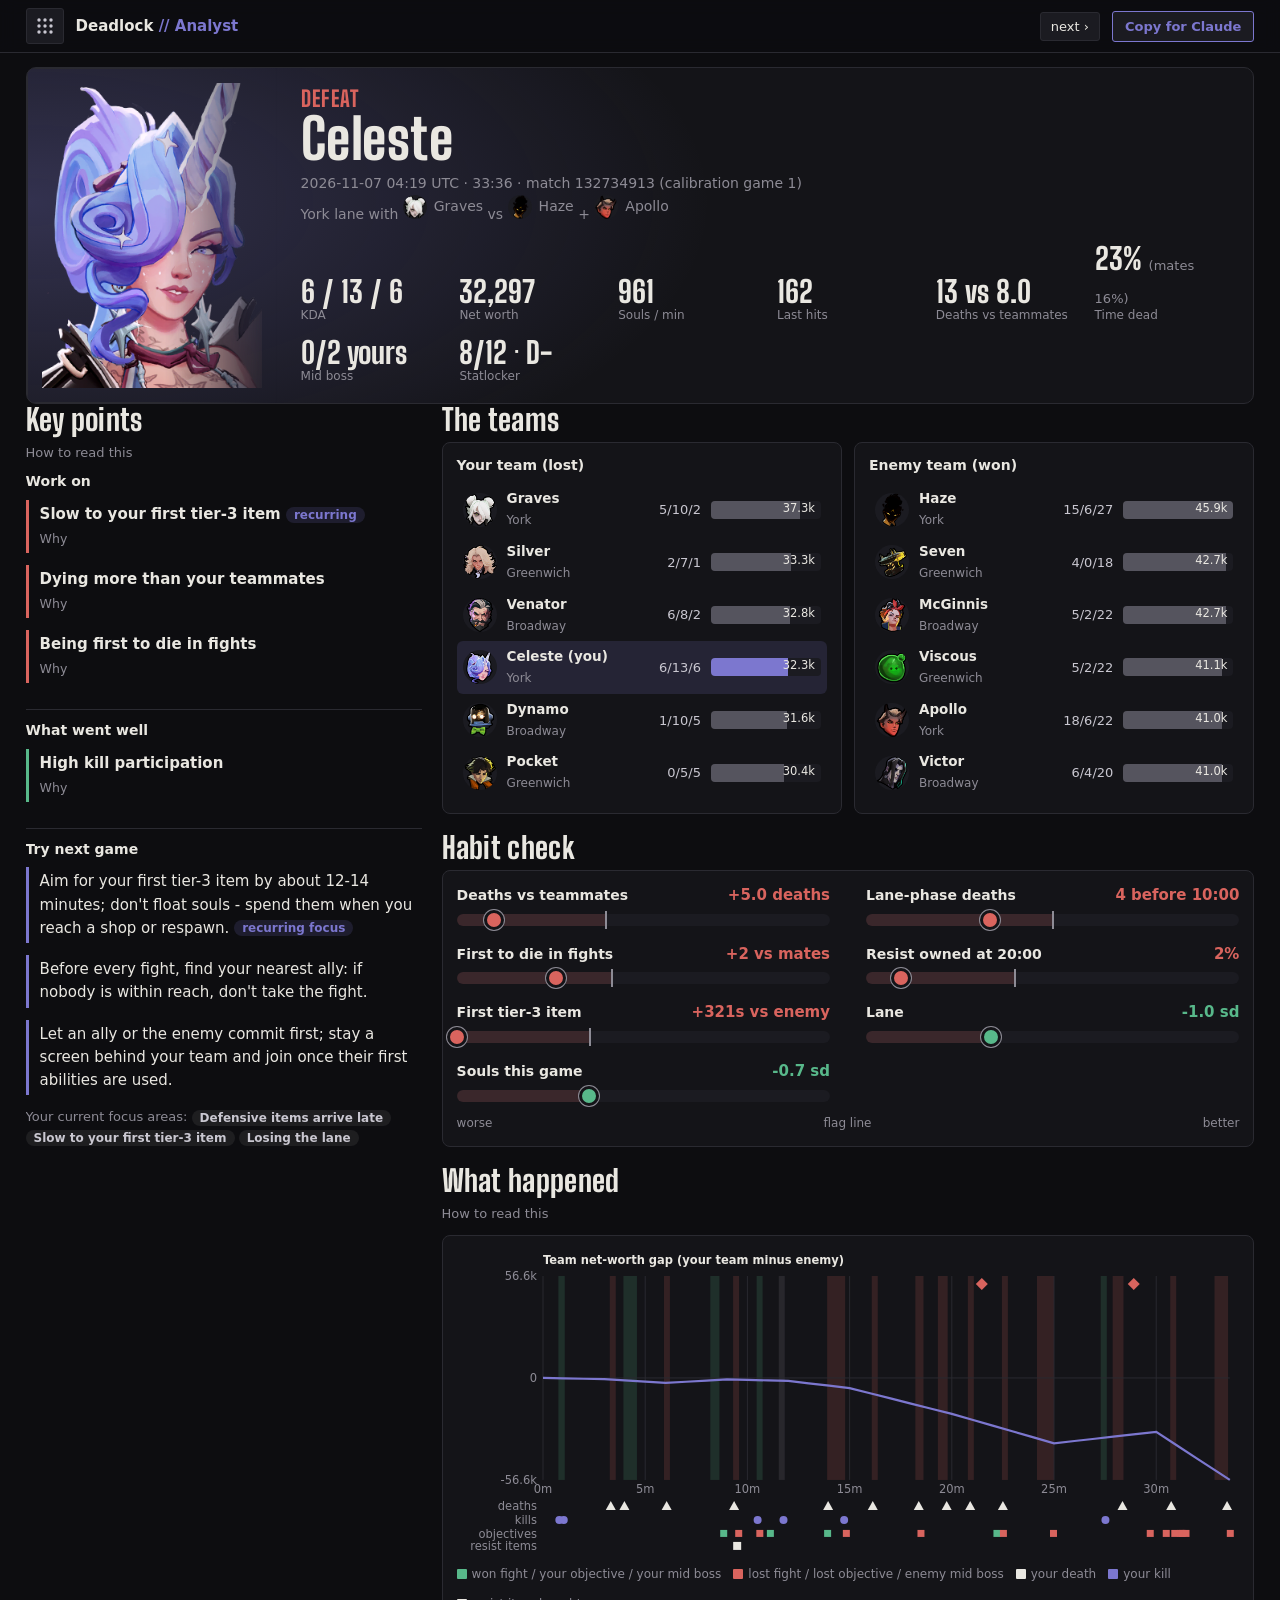
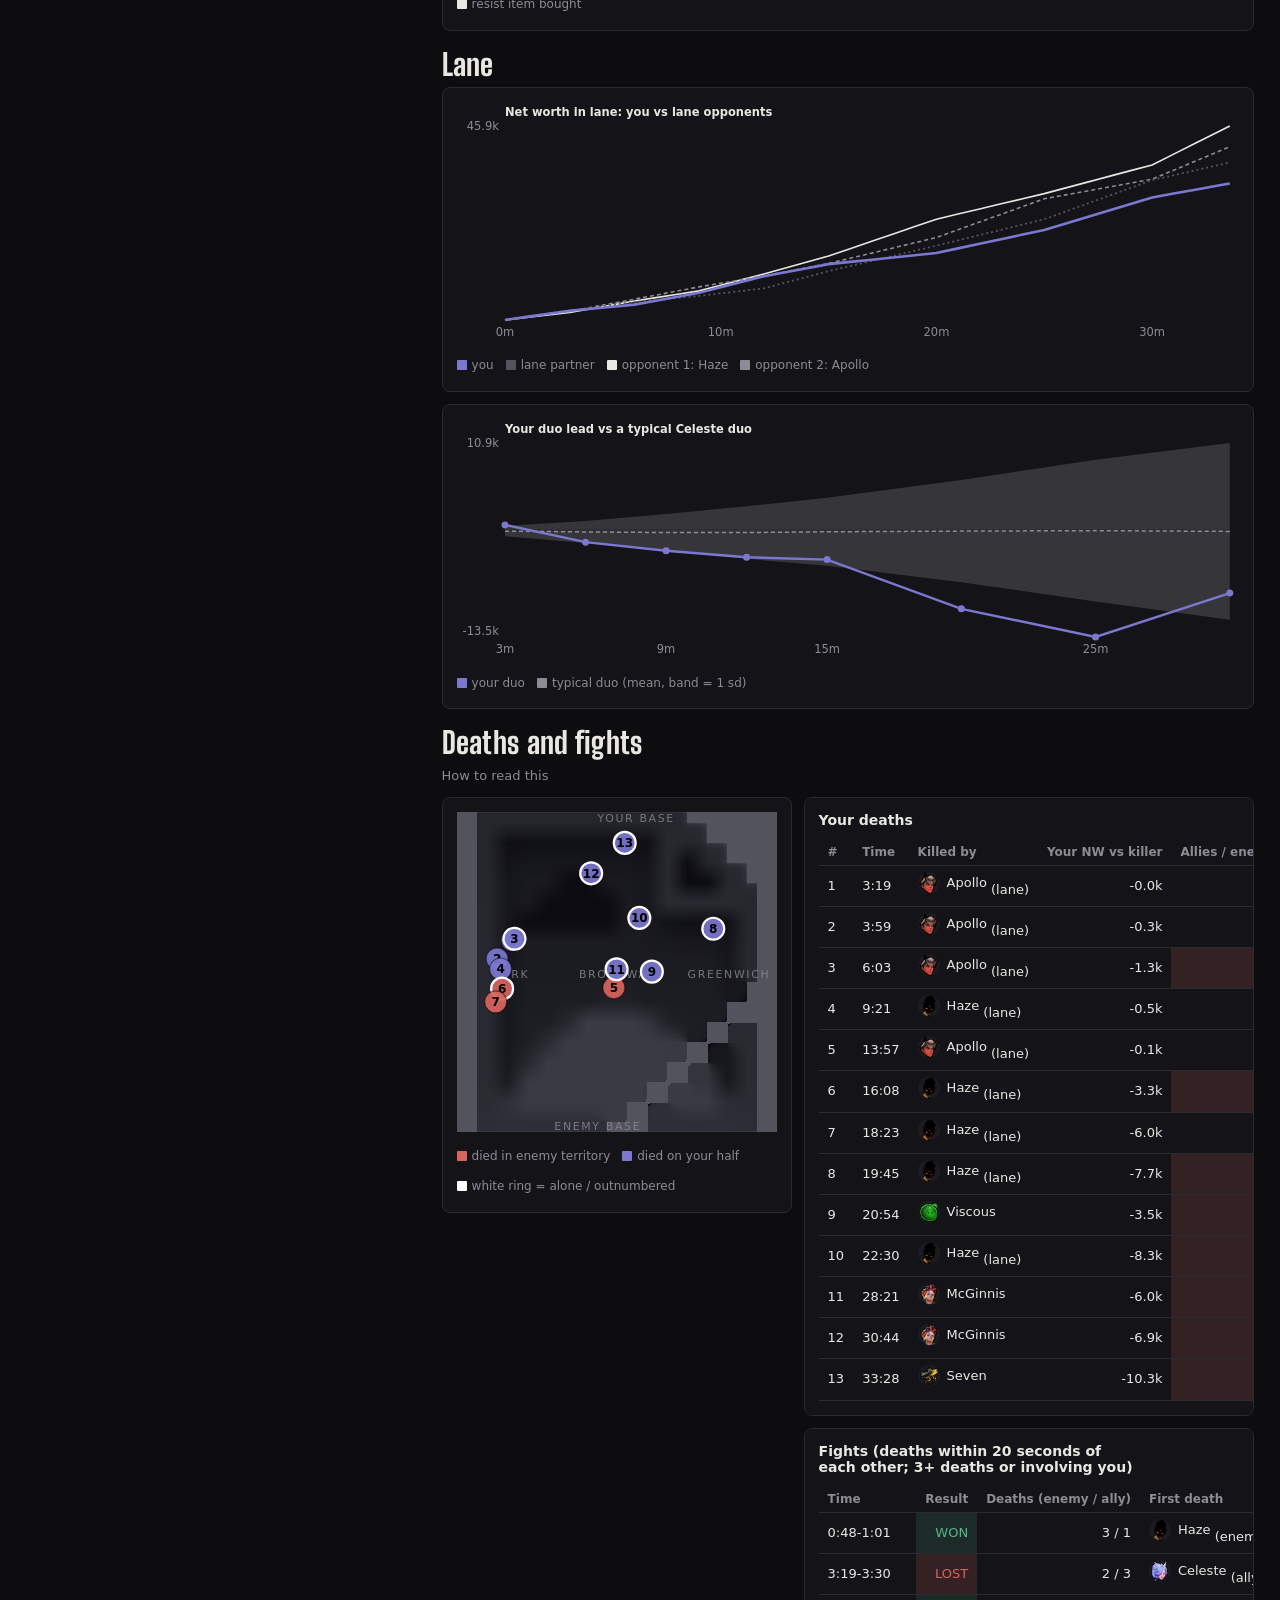
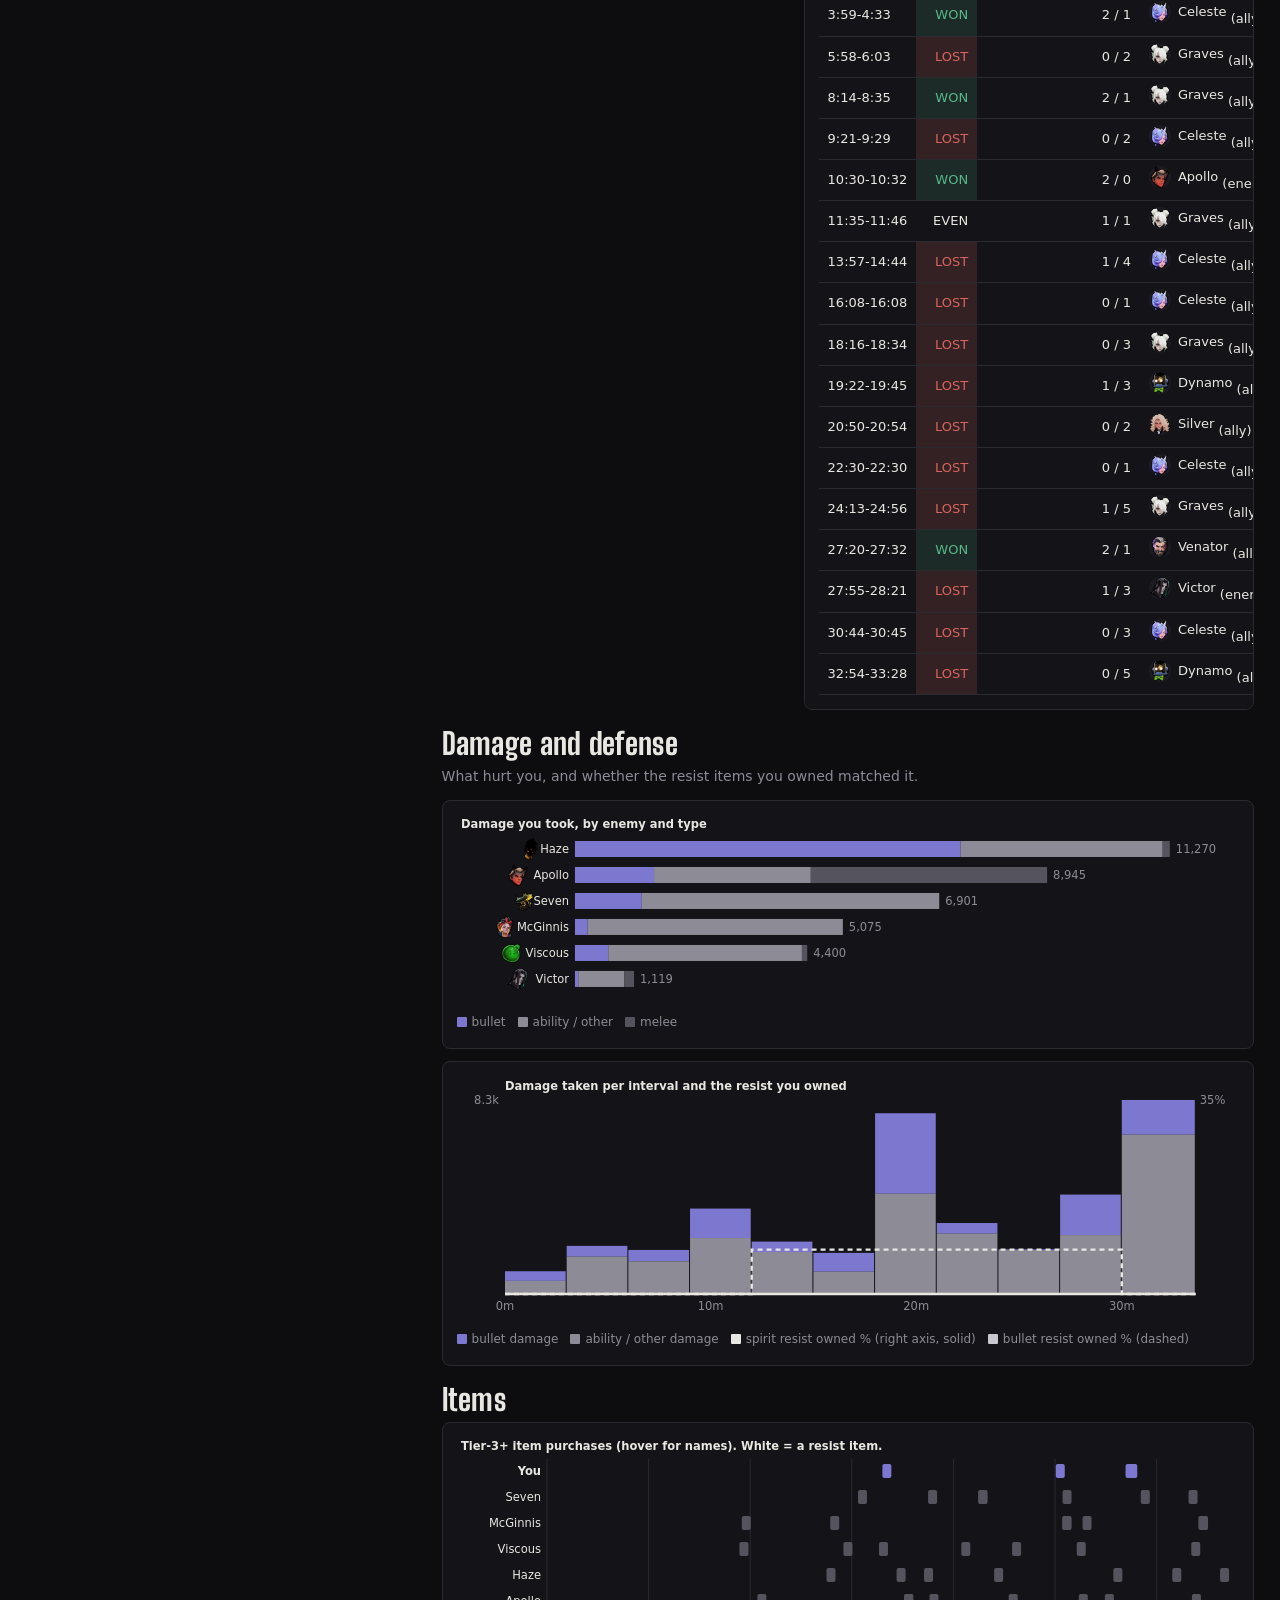
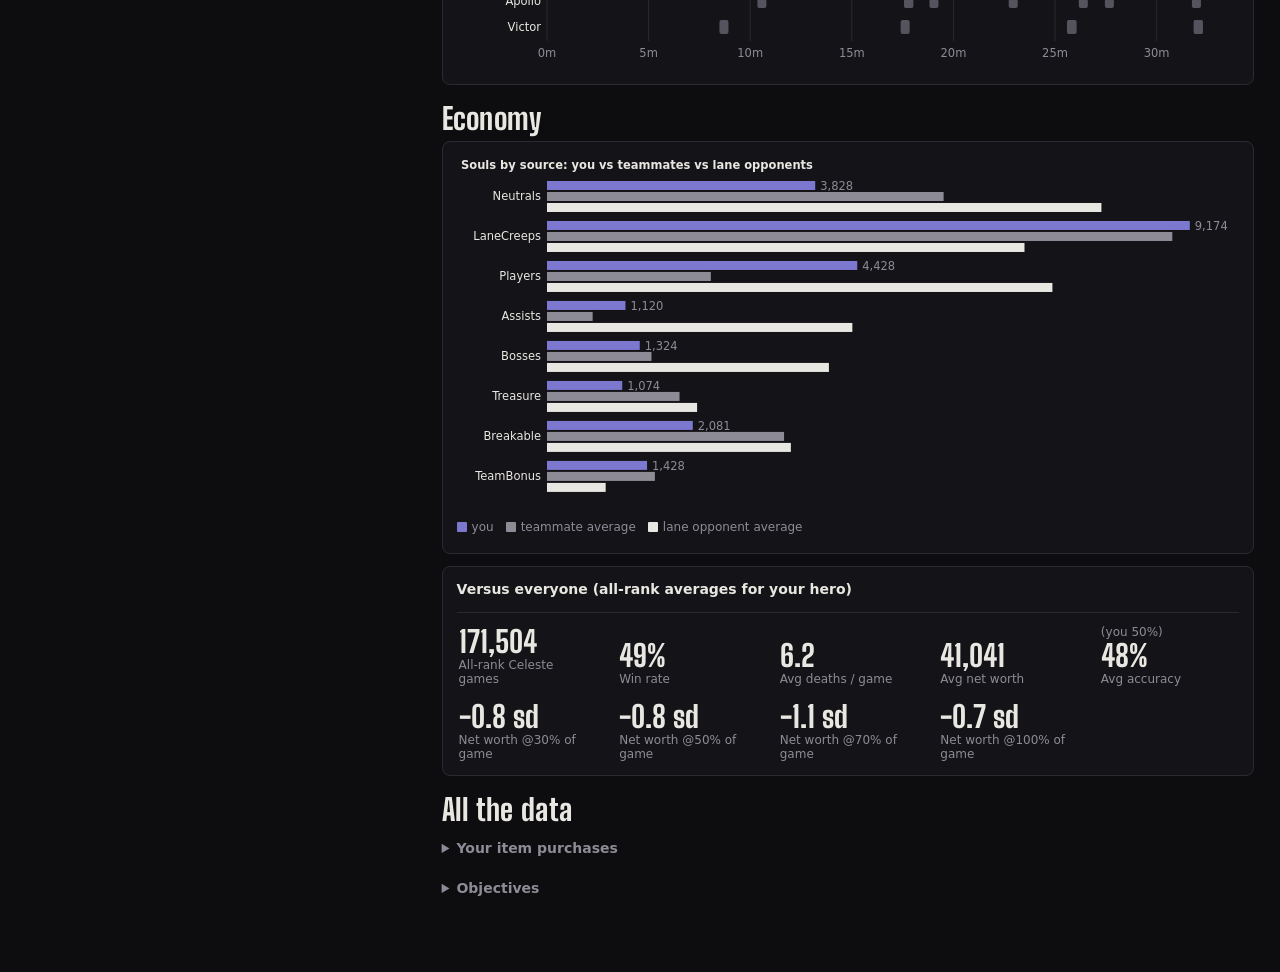
==== commit 1ad4ab98: "Lead with visuals: habit gauges, folded explanations and evidence, one tip per focus card Co-Authore" ====
--- a/docs/matches/132734913.html
+++ b/docs/matches/132734913.html
@@ -1,5 +1,5 @@
 <!doctype html><html lang="en"><head><meta charset="utf-8"><meta name="viewport" content="width=device-width,initial-scale=1"><meta name="theme-color" content="#0d0d10">
-<title>Match 132734913 - Celeste</title><link rel="preconnect" href="https://fonts.googleapis.com"><link rel="preconnect" href="https://fonts.gstatic.com" crossorigin><link rel="stylesheet" href="https://fonts.googleapis.com/css2?family=Big+Shoulders+Display:wght@600;800&display=swap"><link rel="stylesheet" href="../assets/lib.css?v=1794201173"></head><body><a class="skip" href="#main">Skip to content</a><header id="nav"></header><main id="main">
+<title>Match 132734913 - Celeste</title><link rel="preconnect" href="https://fonts.googleapis.com"><link rel="preconnect" href="https://fonts.gstatic.com" crossorigin><link rel="stylesheet" href="https://fonts.googleapis.com/css2?family=Big+Shoulders+Display:wght@600;800&display=swap"><link rel="stylesheet" href="../assets/lib.css?v=1794201363"></head><body><a class="skip" href="#main">Skip to content</a><header id="nav"></header><main id="main">
 <div id="head"></div>
 <div class="layout">
 <aside class="coach" id="s-points"><h2>Key points</h2>
@@ -7,6 +7,7 @@
 <div id="points"></div></aside>
 <div class="stage">
 <section id="s-board"><h2>The teams</h2><div class="teams" id="teams"></div></section>
+<section id="s-habits"><h2>Habit check</h2><div class="card" id="gauges"></div></section>
 <section id="s-timeline"><h2>What happened</h2><p class="sub">Team net-worth gap over time. Fights are shaded (green = your team won, red = lost); below: your deaths and kills, objectives, mid boss and resist-item buys. Hover for details.</p>
 <div class="card" id="c-timeline"></div></section>
 <section id="s-lane"><h2>Lane</h2><div class="cols"><div class="card" id="c-lane1"></div><div class="card" id="c-lane2"></div></div></section>
@@ -22,4 +23,4 @@
 <details><summary>Your item purchases</summary><div class="card" id="t-items"></div></details>
 <details><summary>Objectives</summary><div class="card" id="t-obj"></div></details></section>
 </div></div>
-</main><script src="../assets/heroes.js?v=1794201173"></script><script src="../assets/lib.js?v=1794201173"></script><script>window.ASSET_BASE="../";const M={"schema":5,"id":132734913,"calib":1,"start":1794025162,"hero":"Celeste","hero_id":81,"team":1,"win":false,"dur":2016,"lane":"York","kda":[6,13,6],"nw":32297,"lh":162,"denies":4,"level":31,"lane_opp":["Haze","Apollo"],"lane_mate":["Graves"],"board":[{"slot":10,"me":false,"ally":true,"hero":"Graves","lane":"York","k":5,"d":10,"a":2,"nw":37261,"lh":186,"dmg":28313,"taken":29372,"heal":6709,"lvl":32},{"slot":9,"me":false,"ally":true,"hero":"Silver","lane":"Greenwich","k":2,"d":7,"a":1,"nw":33325,"lh":175,"dmg":14139,"taken":31848,"heal":7063,"lvl":31},{"slot":11,"me":false,"ally":true,"hero":"Venator","lane":"Broadway","k":6,"d":8,"a":2,"nw":32829,"lh":188,"dmg":30019,"taken":32084,"heal":3866,"lvl":31},{"slot":7,"me":true,"ally":true,"hero":"Celeste","lane":"York","k":6,"d":13,"a":6,"nw":32297,"lh":162,"dmg":25989,"taken":37710,"heal":5543,"lvl":31},{"slot":12,"me":false,"ally":true,"hero":"Dynamo","lane":"Broadway","k":1,"d":10,"a":5,"nw":31555,"lh":154,"dmg":20272,"taken":39934,"heal":9277,"lvl":30},{"slot":8,"me":false,"ally":true,"hero":"Pocket","lane":"Greenwich","k":0,"d":5,"a":5,"nw":30448,"lh":99,"dmg":19963,"taken":18178,"heal":822,"lvl":30},{"slot":5,"me":false,"ally":false,"hero":"Haze","lane":"York","k":15,"d":6,"a":27,"nw":45886,"lh":187,"dmg":39296,"taken":33050,"heal":9726,"lvl":35},{"slot":2,"me":false,"ally":false,"hero":"Seven","lane":"Greenwich","k":4,"d":0,"a":18,"nw":42740,"lh":276,"dmg":29962,"taken":9448,"heal":5935,"lvl":34},{"slot":1,"me":false,"ally":false,"hero":"McGinnis","lane":"Broadway","k":5,"d":2,"a":22,"nw":42670,"lh":212,"dmg":26713,"taken":20842,"heal":19001,"lvl":34},{"slot":3,"me":false,"ally":false,"hero":"Viscous","lane":"Greenwich","k":5,"d":2,"a":22,"nw":41127,"lh":105,"dmg":25766,"taken":15218,"heal":7530,"lvl":33},{"slot":6,"me":false,"ally":false,"hero":"Apollo","lane":"York","k":18,"d":6,"a":22,"nw":40968,"lh":106,"dmg":42105,"taken":33230,"heal":16336,"lvl":33},{"slot":4,"me":false,"ally":false,"hero":"Victor","lane":"Broadway","k":6,"d":4,"a":20,"nw":40966,"lh":109,"dmg":25284,"taken":26907,"heal":35175,"lvl":33}],"nw_curve":[{"t":0,"me":0,"opp":[0,0],"mate":[0],"gap":0},{"t":60,"me":724.3333333333334,"opp":[582.3333333333334,677.0],"mate":[745.0],"gap":-222.00000000000045},{"t":120,"me":1448.6666666666667,"opp":[1164.6666666666667,1354.0],"mate":[1490.0],"gap":-444.0000000000009},{"t":180,"me":2173.0,"opp":[1747.0,2031.0],"mate":[2235.0],"gap":-666.0},{"t":240,"me":2655.6666666666665,"opp":[2659.0,2987.0],"mate":[2899.3333333333335],"gap":-1367.9999999999982},{"t":300,"me":3138.3333333333335,"opp":[3571.0,3943.0],"mate":[3563.666666666667],"gap":-2070.0},{"t":360,"me":3621.0,"opp":[4483.0,4899.0],"mate":[4228.0],"gap":-2772.0},{"t":420,"me":4553.666666666667,"opp":[5282.0,5876.0],"mate":[4713.0],"gap":-2104.333333333332},{"t":480,"me":5486.333333333333,"opp":[6081.0,6853.0],"mate":[5198.0],"gap":-1436.6666666666642},{"t":540,"me":6419.0,"opp":[6880.0,7830.0],"mate":[5683.0],"gap":-769.0},{"t":600,"me":7730.666666666667,"opp":[8211.666666666666,8681.333333333334],"mate":[6278.666666666667],"gap":-1067.3333333333285},{"t":660,"me":9042.333333333334,"opp":[9543.333333333334,9532.666666666666],"mate":[6874.333333333333],"gap":-1365.6666666666715},{"t":720,"me":10354.0,"opp":[10875.0,10384.0],"mate":[7470.0],"gap":-1664.0},{"t":780,"me":11303.0,"opp":[12286.0,11375.666666666666],"mate":[8826.0],"gap":-2980.6666666666642},{"t":840,"me":12252.0,"opp":[13697.0,12367.333333333334],"mate":[10182.0],"gap":-4297.3333333333285},{"t":900,"me":13201.0,"opp":[15108.0,13359.0],"mate":[11538.0],"gap":-5614.0},{"t":960,"me":13728.6,"opp":[16854.4,14586.6],"mate":[12746.4],"gap":-8482.199999999997},{"t":1020,"me":14256.2,"opp":[18600.8,15814.2],"mate":[13954.8],"gap":-11350.399999999994},{"t":1080,"me":14783.8,"opp":[20347.2,17041.8],"mate":[15163.2],"gap":-14218.600000000006},{"t":1140,"me":15311.4,"opp":[22093.6,18269.4],"mate":[16371.6],"gap":-17086.800000000003},{"t":1200,"me":15839.0,"opp":[23840.0,19497.0],"mate":[17580.0],"gap":-19955.0},{"t":1260,"me":16927.6,"opp":[25049.6,21331.6],"mate":[18828.8],"gap":-23223.199999999997},{"t":1320,"me":18016.2,"opp":[26259.2,23166.2],"mate":[20077.6],"gap":-26491.399999999994},{"t":1380,"me":19104.8,"opp":[27468.8,25000.8],"mate":[21326.4],"gap":-29759.600000000006},{"t":1440,"me":20193.4,"opp":[28678.4,26835.4],"mate":[22575.2],"gap":-33027.79999999999},{"t":1500,"me":21282.0,"opp":[29888.0,28670.0],"mate":[23824.0],"gap":-36296.0},{"t":1560,"me":22820.6,"opp":[31246.4,29597.8],"mate":[25675.4],"gap":-35024.20000000001},{"t":1620,"me":24359.2,"opp":[32604.8,30525.6],"mate":[27526.8],"gap":-33752.399999999994},{"t":1680,"me":25897.8,"opp":[33963.2,31453.4],"mate":[29378.2],"gap":-32480.600000000006},{"t":1740,"me":27436.4,"opp":[35321.6,32381.2],"mate":[31229.6],"gap":-31208.79999999999},{"t":1800,"me":28975.0,"opp":[36680.0,33309.0],"mate":[33081.0],"gap":-29937.0},{"t":1860,"me":29897.777777777777,"opp":[39237.22222222222,35436.5],"mate":[34242.11111111111],"gap":-37354.77777777778},{"t":1920,"me":30820.555555555555,"opp":[41794.444444444445,37564.0],"mate":[35403.22222222222],"gap":-44772.55555555556},{"t":1980,"me":31743.333333333332,"opp":[44351.666666666664,39691.5],"mate":[36564.333333333336],"gap":-52190.333333333314},{"t":2016,"me":32297.0,"opp":[45886.0,40968.0],"mate":[37261.0],"gap":-56641.0}],"deaths":[{"t":199,"respawn":8,"ttk":15.8,"killer":"Apollo","killer_lane":true,"nw_me":2326,"nw_killer":2334,"allies":1,"enemies":2,"early":true,"caught":false,"hp":[20,33,34,22],"x":-7048,"y":2127,"side":"own"},{"t":239,"respawn":8,"ttk":14.4,"killer":"Apollo","killer_lane":true,"nw_me":2648,"nw_killer":2971,"allies":1,"enemies":2,"early":true,"caught":false,"hp":[100,90,64,3],"x":-8057,"y":884,"side":"own"},{"t":363,"respawn":10,"ttk":12.4,"killer":"Apollo","killer_lane":true,"nw_me":3668,"nw_killer":4948,"allies":0,"enemies":2,"early":true,"caught":true,"hp":[72,61,62,40],"x":-6888,"y":2234,"side":"own"},{"t":561,"respawn":17,"ttk":3.3,"killer":"Haze","killer_lane":true,"nw_me":6878,"nw_killer":7346,"allies":1,"enemies":2,"early":true,"caught":false,"hp":[93,76,78,64],"x":-7823,"y":205,"side":"own"},{"t":837,"respawn":26,"ttk":34.4,"killer":"Apollo","killer_lane":true,"nw_me":12205,"nw_killer":12318,"allies":1,"enemies":2,"early":false,"caught":false,"hp":[79,66,67,17],"x":-211,"y":-1056,"side":"enemy"},{"t":968,"respawn":30,"ttk":4.5,"killer":"Haze","killer_lane":true,"nw_me":13799,"nw_killer":17087,"allies":1,"enemies":3,"early":false,"caught":true,"hp":[100,100,100,77],"x":-7720,"y":-1118,"side":"enemy"},{"t":1103,"respawn":35,"ttk":16.1,"killer":"Haze","killer_lane":true,"nw_me":14986,"nw_killer":21017,"allies":2,"enemies":2,"early":false,"caught":false,"hp":[100,57,56,38],"x":-8153,"y":-2006,"side":"enemy"},{"t":1185,"respawn":38,"ttk":14.7,"killer":"Haze","killer_lane":true,"nw_me":15707,"nw_killer":23403,"allies":1,"enemies":4,"early":false,"caught":true,"hp":[61,63,41,30],"x":6470,"y":2908,"side":"own"},{"t":1254,"respawn":41,"ttk":5.5,"killer":"Viscous","killer_lane":false,"nw_me":16819,"nw_killer":20321,"allies":0,"enemies":4,"early":false,"caught":true,"hp":[100,100,99,60],"x":2342,"y":24,"side":"own"},{"t":1350,"respawn":46,"ttk":16.9,"killer":"Haze","killer_lane":true,"nw_me":18560,"nw_killer":26864,"allies":2,"enemies":4,"early":false,"caught":true,"hp":[80,64,52,51],"x":1501,"y":3634,"side":"own"},{"t":1701,"respawn":65,"ttk":7.6,"killer":"McGinnis","killer_lane":false,"nw_me":26436,"nw_killer":32390,"allies":0,"enemies":3,"early":false,"caught":true,"hp":[85,87,62,35],"x":-26,"y":181,"side":"own"},{"t":1844,"respawn":71,"ttk":10.3,"killer":"McGinnis","killer_lane":false,"nw_me":29652,"nw_killer":36515,"allies":1,"enemies":6,"early":false,"caught":true,"hp":[95,100,88,33],"x":-1736,"y":6631,"side":"own"},{"t":2008,"respawn":75,"ttk":7.2,"killer":"Seven","killer_lane":false,"nw_me":32174,"nw_killer":42512,"allies":1,"enemies":5,"early":false,"caught":true,"hp":[100,100,91,49],"x":520,"y":8676,"side":"own"}],"fights":[{"t0":48,"t1":61,"res":"won","theirs":3,"ours":1,"pres":"there","kill":true,"first":"Haze","first_me":false,"first_us":false},{"t0":199,"t1":210,"res":"lost","theirs":2,"ours":3,"pres":"died","kill":false,"first":"Celeste","first_me":true,"first_us":true},{"t0":239,"t1":273,"res":"won","theirs":2,"ours":1,"pres":"died","kill":false,"first":"Celeste","first_me":true,"first_us":true},{"t0":358,"t1":363,"res":"lost","theirs":0,"ours":2,"pres":"died","kill":false,"first":"Graves","first_me":false,"first_us":true},{"t0":494,"t1":515,"res":"won","theirs":2,"ours":1,"pres":"away","kill":false,"first":"Graves","first_me":false,"first_us":true},{"t0":561,"t1":569,"res":"lost","theirs":0,"ours":2,"pres":"died","kill":false,"first":"Celeste","first_me":true,"first_us":true},{"t0":630,"t1":632,"res":"won","theirs":2,"ours":0,"pres":"there","kill":true,"first":"Apollo","first_me":false,"first_us":false},{"t0":695,"t1":706,"res":"even","theirs":1,"ours":1,"pres":"there","kill":true,"first":"Graves","first_me":false,"first_us":true},{"t0":837,"t1":884,"res":"lost","theirs":1,"ours":4,"pres":"died","kill":true,"first":"Celeste","first_me":true,"first_us":true},{"t0":968,"t1":968,"res":"lost","theirs":0,"ours":1,"pres":"died","kill":false,"first":"Celeste","first_me":true,"first_us":true},{"t0":1096,"t1":1114,"res":"lost","theirs":0,"ours":3,"pres":"died","kill":false,"first":"Graves","first_me":false,"first_us":true},{"t0":1162,"t1":1185,"res":"lost","theirs":1,"ours":3,"pres":"died","kill":false,"first":"Dynamo","first_me":false,"first_us":true},{"t0":1250,"t1":1254,"res":"lost","theirs":0,"ours":2,"pres":"died","kill":false,"first":"Silver","first_me":false,"first_us":true},{"t0":1350,"t1":1350,"res":"lost","theirs":0,"ours":1,"pres":"died","kill":false,"first":"Celeste","first_me":true,"first_us":true},{"t0":1453,"t1":1496,"res":"lost","theirs":1,"ours":5,"pres":"away","kill":false,"first":"Graves","first_me":false,"first_us":true},{"t0":1640,"t1":1652,"res":"won","theirs":2,"ours":1,"pres":"away","kill":true,"first":"Venator","first_me":false,"first_us":true},{"t0":1675,"t1":1701,"res":"lost","theirs":1,"ours":3,"pres":"died","kill":false,"first":"Victor","first_me":false,"first_us":false},{"t0":1844,"t1":1845,"res":"lost","theirs":0,"ours":3,"pres":"died","kill":false,"first":"Celeste","first_me":true,"first_us":true},{"t0":1974,"t1":2008,"res":"lost","theirs":0,"ours":5,"pres":"died","kill":false,"first":"Dynamo","first_me":false,"first_us":true}],"kills":[48,61,630,706,884,1651],"midboss":[{"t":1288,"mine":false},{"t":1734,"mine":false}],"objectives":[{"t":529,"name":"Tier1_Lane4","mine":true},{"t":573,"name":"Tier1_Lane1","mine":false},{"t":635,"name":"Tier1_Lane4","mine":false},{"t":666,"name":"Tier1_Lane1","mine":true},{"t":834,"name":"Tier1_Lane3","mine":true},{"t":889,"name":"Tier1_Lane3","mine":false},{"t":1108,"name":"Tier2_Lane4","mine":false},{"t":1331,"name":"Tier2_Lane1","mine":true},{"t":1350,"name":"Tier2_Lane3","mine":false},{"t":1497,"name":"Tier2_Lane1","mine":false},{"t":1781,"name":"BarrackBoss_Lane3","mine":false},{"t":1828,"name":"BarrackBoss_Lane1","mine":false},{"t":1853,"name":"TitanShieldGenerator_2","mine":false},{"t":1871,"name":"BarrackBoss_Lane4","mine":false},{"t":1875,"name":"TitanShieldGenerator_1","mine":false},{"t":1886,"name":"Titan","mine":false},{"t":2016,"name":"Core","mine":false}],"dmg":[{"hero":"Haze","bullet":7308,"ability":3827,"melee":135},{"hero":"Apollo","bullet":1498,"ability":2970,"melee":4477},{"hero":"Seven","bullet":1265,"ability":5636,"melee":0},{"hero":"McGinnis","bullet":238,"ability":4837,"melee":0},{"hero":"Viscous","bullet":631,"ability":3669,"melee":100},{"hero":"Victor","bullet":62,"ability":875,"melee":182}],"dmg_intervals":[{"t":180,"total":970,"bullet":412,"other":558,"res_b":0.0,"res_s":0.0},{"t":360,"total":2052,"bullet":461,"other":1591,"res_b":0.0,"res_s":0.0},{"t":540,"total":1878,"bullet":484,"other":1394,"res_b":0.0,"res_s":0.0},{"t":720,"total":3645,"bullet":1258,"other":2387,"res_b":8.0,"res_s":0.0},{"t":900,"total":2234,"bullet":444,"other":1790,"res_b":8.0,"res_s":0.0},{"t":1080,"total":1753,"bullet":802,"other":951,"res_b":8.0,"res_s":0.0},{"t":1260,"total":7716,"bullet":3438,"other":4278,"res_b":8.0,"res_s":0.0},{"t":1440,"total":3028,"bullet":454,"other":2574,"res_b":8.0,"res_s":0.0},{"t":1620,"total":1910,"bullet":38,"other":1872,"res_b":8.0,"res_s":0.0},{"t":1800,"total":4243,"bullet":1730,"other":2513,"res_b":0.0,"res_s":0.0},{"t":2016,"total":8281,"bullet":1481,"other":6800,"res_b":0.0,"res_s":0.0}],"items":[{"t":10,"name":"Light Eater","tier":0,"slot":"ability","sold":null,"tags":[]},{"t":51,"name":"Light Eater","tier":0,"slot":"ability","sold":null,"tags":[]},{"t":63,"name":"Dazzling Trick","tier":0,"slot":"ability","sold":null,"tags":[]},{"t":87,"name":"Grit","tier":1,"slot":"vitality","sold":729,"tags":[]},{"t":137,"name":"Radiant Daggers","tier":0,"slot":"ability","sold":null,"tags":[]},{"t":159,"name":"High-Velocity Rounds","tier":1,"slot":"weapon","sold":650,"tags":[]},{"t":187,"name":"Radiant Daggers","tier":0,"slot":"ability","sold":null,"tags":[]},{"t":247,"name":"Mystic Expansion","tier":1,"slot":"spirit","sold":1720,"tags":[]},{"t":334,"name":"Radiant Daggers","tier":0,"slot":"ability","sold":null,"tags":[]},{"t":393,"name":"Shining Wonder","tier":0,"slot":"ability","sold":null,"tags":[]},{"t":482,"name":"Improved Spirit","tier":2,"slot":"spirit","sold":null,"tags":[]},{"t":485,"name":"Extra Regen","tier":1,"slot":"vitality","sold":1123,"tags":[]},{"t":570,"name":"Suppressor","tier":2,"slot":"spirit","sold":1726,"tags":["bullet_resist=8"]},{"t":617,"name":"Light Eater","tier":0,"slot":"ability","sold":null,"tags":[]},{"t":649,"name":"Mystic Burst","tier":1,"slot":"spirit","sold":1223,"tags":[]},{"t":650,"name":"Opening Rounds","tier":2,"slot":"weapon","sold":null,"tags":[]},{"t":680,"name":"Light Eater","tier":0,"slot":"ability","sold":null,"tags":[]},{"t":729,"name":"Weapon Shielding","tier":2,"slot":"vitality","sold":null,"tags":[]},{"t":807,"name":"Dazzling Trick","tier":0,"slot":"ability","sold":null,"tags":[]},{"t":850,"name":"Restorative Locket","tier":2,"slot":"vitality","sold":null,"tags":[]},{"t":926,"name":"Dazzling Trick","tier":0,"slot":"ability","sold":null,"tags":[]},{"t":1002,"name":"Counterspell","tier":3,"slot":"vitality","sold":null,"tags":[]},{"t":1123,"name":"Spirit Lifesteal","tier":2,"slot":"vitality","sold":1728,"tags":[]},{"t":1223,"name":"Rebuttal","tier":1,"slot":"vitality","sold":null,"tags":[]},{"t":1336,"name":"Radiant Daggers","tier":0,"slot":"ability","sold":null,"tags":[]},{"t":1514,"name":"Tankbuster","tier":3,"slot":"spirit","sold":null,"tags":[]},{"t":1608,"name":"Dazzling Trick","tier":0,"slot":"ability","sold":null,"tags":[]},{"t":1660,"name":"Shining Wonder","tier":0,"slot":"ability","sold":null,"tags":[]},{"t":1720,"name":"Blood Tribute","tier":3,"slot":"weapon","sold":null,"tags":[]},{"t":1726,"name":"Superior Cooldown","tier":3,"slot":"spirit","sold":null,"tags":[]},{"t":1728,"name":"Spiritual Overflow","tier":4,"slot":"weapon","sold":null,"tags":[]},{"t":1998,"name":"Shining Wonder","tier":0,"slot":"ability","sold":null,"tags":[]}],"enemy_t3":{"Seven":[{"t":930,"name":"Ballistic Enchantment"},{"t":1137,"name":"Toxic Bullets"},{"t":1285,"name":"Superior Duration"},{"t":1286,"name":"Superior Cooldown"},{"t":1534,"name":"Escalating Exposure"},{"t":1765,"name":"Spirit Burn"},{"t":1906,"name":"Infuser"}],"McGinnis":[{"t":587,"name":"Radiant Regeneration"},{"t":848,"name":"Heroic Aura"},{"t":1533,"name":"Escalating Exposure"},{"t":1534,"name":"Stamina Mastery"},{"t":1593,"name":"Rapid Recharge"},{"t":1935,"name":"Greater Expansion"},{"t":1937,"name":"Transcendent Cooldown"}],"Viscous":[{"t":580,"name":"Express Shot"},{"t":887,"name":"Rescue Beam"},{"t":992,"name":"Tankbuster"},{"t":1235,"name":"Spirit Snatch"},{"t":1385,"name":"Boundless Spirit"},{"t":1576,"name":"Divine Barrier"},{"t":1914,"name":"Mystic Reverb"}],"Haze":[{"t":837,"name":"Surge of Power"},{"t":1044,"name":"Tesla Bullets"},{"t":1125,"name":"Burst Fire"},{"t":1332,"name":"Ricochet"},{"t":1684,"name":"Lucky Shot"},{"t":1858,"name":"Vampiric Burst"},{"t":1999,"name":"Siphon Bullets"}],"Apollo":[{"t":633,"name":"Lifestrike"},{"t":1066,"name":"Point Blank"},{"t":1067,"name":"Spirit Snatch"},{"t":1141,"name":"Hunter's Aura"},{"t":1375,"name":"Counterspell"},{"t":1582,"name":"Crushing Fists"},{"t":1659,"name":"Superior Duration"},{"t":1916,"name":"Spirit Resilience"}],"Victor":[{"t":521,"name":"Radiant Regeneration"},{"t":1056,"name":"Rapid Recharge"},{"t":1547,"name":"Escalating Exposure"},{"t":1549,"name":"Infuser"},{"t":1921,"name":"Greater Expansion"},{"t":1922,"name":"Transcendent Cooldown"}]},"souls":{"Players":4428,"LaneCreeps":9174,"Neutrals":3828,"Bosses":1324,"Treasure":1074,"Denies":168,"TeamBonus":1428,"Breakable":2081,"AbilityAssassinate":0,"ItemTrophyCollector":0,"ItemCultistSacrifice":0,"ItemGooseEgg":0,"Assists":1120},"souls_team_avg":{"Players":2338.6,"LaneCreeps":8924.0,"Neutrals":5660.4,"Bosses":1491.2,"Treasure":1891.6,"Denies":152.4,"TeamBonus":1539.8,"Breakable":3383.4,"AbilityAssassinate":0.0,"ItemTrophyCollector":217.4,"ItemCultistSacrifice":339.0,"ItemGooseEgg":0.0,"Assists":651.6},"souls_lane_opp_avg":{"Players":7213.0,"LaneCreeps":6814.5,"Neutrals":7912.5,"Bosses":4023.5,"Treasure":2142.0,"Denies":231.5,"TeamBonus":837.5,"Breakable":3480.5,"AbilityAssassinate":0.0,"ItemTrophyCollector":0.0,"ItemCultistSacrifice":0.0,"ItemGooseEgg":0.0,"Assists":4358.0},"bench":{"hero_games":171504,"hero_winrate":0.4863909879652953,"hero_acc":0.48361227729789075,"hero_deaths":6.21605326989458,"hero_nw":41041.02383034798},"nw_z":{"30":{"me":7835.5999999999985,"avg":10083.789661375162,"z":-0.7507258308127595},"50":{"me":14150.68,"avg":19031.513363072914,"z":-0.8287875975954462},"70":{"me":19670.872000000003,"avg":29413.481312217933,"z":-1.1378820602153508},"100":{"me":32297.0,"avg":41037.78813386656,"z":-0.7246945261695535}},"lane_curve":[{"t":180,"mine":630.0,"mean":-147.9,"sd":643.7,"z":1.208482212210657},{"t":360,"mine":-1533.0,"mean":-249.3,"sd":1380.9,"z":-0.9296111231805344},{"t":540,"mine":-2608.0,"mean":-325.1,"sd":2315.4,"z":-0.9859635484149607},{"t":720,"mine":-3435.0,"mean":-326.0,"sd":3303.7,"z":-0.9410660774283379},{"t":900,"mine":-3728.0,"mean":-227.6,"sd":4278.7,"z":-0.8180989552901583},{"t":1200,"mine":-9918.0,"mean":-144.8,"sd":6423.5,"z":-1.5214758309332919},{"t":1500,"mine":-13452.0,"mean":-83.7,"sd":8909.1,"z":-1.50052193824292},{"t":1800,"mine":-7933.0,"mean":-182.8,"sd":11116.1,"z":-0.6972049549752161}],"kpi":{"deaths":13,"deaths_rel":5.0,"mate_deaths":8.0,"dead_pct":0.23313492063492064,"mate_dead_pct":0.16081349206349205,"early_deaths":4,"caught":8,"caught_pct":0.6153846153846154,"peer_caught_pct":0.65,"first_die":5,"mate_first_die":2.6,"fights":19,"fights_in":17,"ability_share":0.5784672500662954,"bullet_share":0.2917528507027314,"res_b_20":8.0,"res_s_20":0.0,"top_dealer":"Haze","top_dealer_share":0.2988597189074516,"top_dealer_bullet":0.6484472049689441,"first_t3":1002,"first_t3_delta":320.66666666666663,"kp":0.6,"mate_kp":0.29,"nw_z_end":-0.7246945261695535,"nw_z_50":-0.8287875975954462,"lane_z9":-0.9859635484149607,"lane_z15":-0.8180989552901583,"acc":0.496551724137931,"acc_delta":0.01293944684004028,"midboss_mine":0,"midboss_total":2,"spm":961.2202380952381,"win":false,"fights_lost_away":1},"sl":{"mvp":8,"grade":"D-","mmr":null}},P={"problems":[{"id":"t3","title":"Slow to your first tier-3 item","evidence":"first tier-3 item at 16:42 (Counterspell), +5.3 min vs the enemy team's average","recurring":true,"advice":["Aim for your first tier-3 item by about 12-14 minutes; don't float souls - spend them when you reach a shop or respawn.","Compare your first tier-3 time with the enemy list on the match page after every game."]},{"id":"deaths","title":"Dying more than your teammates","evidence":"13 deaths vs 8.0 teammate average; 23% of the game spent dead (teammates 16%); deaths after 25:00 alone cost 211s of respawn","recurring":false,"advice":["Before every fight, find your nearest ally: if nobody is within reach, don't take the fight.","When your team is behind, switch to safe farming and holding space; each late death costs 60-90 seconds of respawn.","After the game, look at which deaths came at full HP with no ally near - those are the avoidable ones."]},{"id":"first","title":"Being first to die in fights","evidence":"first to die in 5 fights (teammates average 2.6): 3:19, 3:59, 9:21, 13:57, 30:44","recurring":false,"advice":["Let an ally or the enemy commit first; stay a screen behind your team and join once their first abilities are used.","If you're being targeted early in a fight, fall back toward allies rather than forward."]}],"positives":[{"title":"High kill participation","evidence":"60% vs 29% teammate average"}],"next":[{"habit":"t3","text":"Aim for your first tier-3 item by about 12-14 minutes; don't float souls - spend them when you reach a shop or respawn.","recurring":true},{"habit":"deaths","text":"Before every fight, find your nearest ally: if nobody is within reach, don't take the fight.","recurring":false},{"habit":"first","text":"Let an ally or the enemy commit first; stay a screen behind your team and join once their first abilities are used.","recurring":false}],"all":[{"id":"deaths","title":"Dying more than your teammates","value":5.0,"flag":true,"sev":2.5,"evidence":"13 deaths vs 8.0 teammate average; 23% of the game spent dead (teammates 16%); deaths after 25:00 alone cost 211s of respawn"},{"id":"early","title":"Dying in the lane phase","value":4,"flag":true,"sev":1.3333333333333333,"evidence":"4 deaths before 10:00 (3:19, 3:59, 6:03, 9:21); Apollo killed you 3x"},{"id":"first","title":"Being first to die in fights","value":2.4,"flag":true,"sev":1.5999999999999999,"evidence":"first to die in 5 fights (teammates average 2.6): 3:19, 3:59, 9:21, 13:57, 30:44"},{"id":"resist","title":"Defensive items arrive late","value":2.334022805621851,"flag":true,"sev":1.066597719437815,"evidence":"58% of damage taken was ability/other, 29% bullet; at 20:00 you owned 0% spirit and 8% bullet resist (damage-weighted 2.3%); first resist item Suppressor at 9:30; top damage dealer Haze was 65% bullet and you owned 8% bullet resist"},{"id":"t3","title":"Slow to your first tier-3 item","value":320.66666666666663,"flag":true,"sev":2.1377777777777776,"evidence":"first tier-3 item at 16:42 (Counterspell), +5.3 min vs the enemy team's average"},{"id":"lane","title":"Losing the lane","value":-0.9859635484149607,"flag":false,"sev":0.0,"evidence":null},{"id":"souls","title":"Low souls overall","value":-0.7246945261695535,"flag":false,"sev":0.0,"evidence":null}]},F=[{"id":"resist","title":"Defensive items arrive late"},{"id":"t3","title":"Slow to your first tier-3 item"},{"id":"lane","title":"Losing the lane"}];renderNav({page:'match',current:132734913,games:[{"id":132734913,"label":"#1","win":false,"hero":"Celeste"},{"id":133285418,"label":"#2","win":false,"hero":"Celeste"},{"id":133338098,"label":"#3","win":false,"hero":"Celeste"},{"id":133808767,"label":"#4","win":false,"hero":"Wraith"},{"id":133897312,"label":"#5","win":false,"hero":"Celeste"},{"id":133922932,"label":"#6","win":true,"hero":"Celeste"},{"id":133950231,"label":"#7","win":false,"hero":"Celeste"},{"id":133974993,"label":"#8","win":true,"hero":"Celeste"},{"id":134073565,"label":"11-09","win":true,"hero":"Celeste"},{"id":134092208,"label":"11-09","win":false,"hero":"Celeste"},{"id":134114733,"label":"11-09","win":true,"hero":"Celeste"}],chips:[["s-points","Key points"],["s-board","Teams"],["s-timeline","Timeline"],["s-lane","Lane"],["s-deaths","Deaths"],["s-fights","Fights"],["s-damage","Damage"],["s-items","Items"],["s-economy","Economy"],["s-data","All data"]],brief:"# Deadlock coaching request: match 132734913\n\nYou are my Deadlock coach. Use ONLY the data below.\n1. Tell me what actually decided this game, in order of importance.\n2. Give me 2-3 specific teaching points (what to do differently, in which situation), tied to moments in the data.\n3. Say which of my recurring focus areas showed up, and what to try next game.\nSkip tiny mistakes. Be concrete, not generic.\n\n## Result\nCeleste - LOSS - 33:36 - York lane with Graves vs Haze + Apollo. KDA 6/13/6, net worth 32,297, 961 souls/min.\n\nMy current recurring focus areas: Defensive items arrive late, Slow to your first tier-3 item, Losing the lane\nStatlocker for this game: rank 8/12, grade D-\n\n## Key points the tool found\n- PROBLEM (recurring): Slow to your first tier-3 item - first tier-3 item at 16:42 (Counterspell), +5.3 min vs the enemy team's average\n- PROBLEM: Dying more than your teammates - 13 deaths vs 8.0 teammate average; 23% of the game spent dead (teammates 16%); deaths after 25:00 alone cost 211s of respawn\n- PROBLEM: Being first to die in fights - first to die in 5 fights (teammates average 2.6): 3:19, 3:59, 9:21, 13:57, 30:44\n- GOOD: High kill participation - 60% vs 29% teammate average\n\n## Deaths\n| time | killed by | allies/enemies near | HP% 20/10/5/2s before | map half | respawn |\n|---|---|---|---|---|---|\n| 3:19 | Apollo (lane opp) | 1/2 | 20/33/34/22 | own | 8s |\n| 3:59 | Apollo (lane opp) | 1/2 | 100/90/64/3 | own | 8s |\n| 6:03 | Apollo (lane opp) | 0/2 | 72/61/62/40 | own | 10s |\n| 9:21 | Haze (lane opp) | 1/2 | 93/76/78/64 | own | 17s |\n| 13:57 | Apollo (lane opp) | 1/2 | 79/66/67/17 | enemy | 26s |\n| 16:08 | Haze (lane opp) | 1/3 | 100/100/100/77 | enemy | 30s |\n| 18:23 | Haze (lane opp) | 2/2 | 100/57/56/38 | enemy | 35s |\n| 19:45 | Haze (lane opp) | 1/4 | 61/63/41/30 | own | 38s |\n| 20:54 | Viscous | 0/4 | 100/100/99/60 | own | 41s |\n| 22:30 | Haze (lane opp) | 2/4 | 80/64/52/51 | own | 46s |\n| 28:21 | McGinnis | 0/3 | 85/87/62/35 | own | 65s |\n| 30:44 | McGinnis | 1/6 | 95/100/88/33 | own | 71s |\n| 33:28 | Seven | 1/5 | 100/100/91/49 | own | 75s |\n\n## Fights (19; deaths cluster within 20s)\n- 0:48: WON (3 enemy/1 ally deaths), first death Haze (enemy), me: there + kill\n- 3:19: LOST (2 enemy/3 ally deaths), first death Celeste (ally), me: died\n- 3:59: WON (2 enemy/1 ally deaths), first death Celeste (ally), me: died\n- 5:58: LOST (0 enemy/2 ally deaths), first death Graves (ally), me: died\n- 8:14: WON (2 enemy/1 ally deaths), first death Graves (ally), me: away\n- 9:21: LOST (0 enemy/2 ally deaths), first death Celeste (ally), me: died\n- 10:30: WON (2 enemy/0 ally deaths), first death Apollo (enemy), me: there + kill\n- 11:35: EVEN (1 enemy/1 ally deaths), first death Graves (ally), me: there + kill\n- 13:57: LOST (1 enemy/4 ally deaths), first death Celeste (ally), me: died + kill\n- 16:08: LOST (0 enemy/1 ally deaths), first death Celeste (ally), me: died\n- 18:16: LOST (0 enemy/3 ally deaths), first death Graves (ally), me: died\n- 19:22: LOST (1 enemy/3 ally deaths), first death Dynamo (ally), me: died\n- 20:50: LOST (0 enemy/2 ally deaths), first death Silver (ally), me: died\n- 22:30: LOST (0 enemy/1 ally deaths), first death Celeste (ally), me: died\n- 24:13: LOST (1 enemy/5 ally deaths), first death Graves (ally), me: away\n- 27:20: WON (2 enemy/1 ally deaths), first death Venator (ally), me: away + kill\n- 27:55: LOST (1 enemy/3 ally deaths), first death Victor (enemy), me: died\n- 30:44: LOST (0 enemy/3 ally deaths), first death Celeste (ally), me: died\n- 32:54: LOST (0 enemy/5 ally deaths), first death Dynamo (ally), me: died\n\n## Lane vs a typical duo (all ranks)\n- 3:00: +778 souls vs typical (+1.2 sd)\n- 6:00: -1,284 souls vs typical (-0.9 sd)\n- 9:00: -2,283 souls vs typical (-1.0 sd)\n- 12:00: -3,109 souls vs typical (-0.9 sd)\n- 15:00: -3,500 souls vs typical (-0.8 sd)\n- 20:00: -9,773 souls vs typical (-1.5 sd)\n- 25:00: -13,368 souls vs typical (-1.5 sd)\n- 30:00: -7,750 souls vs typical (-0.7 sd)\n\n## Damage I took\n29% bullet, 58% ability/other. Top dealer Haze (65% bullet). Resist I owned at 20:00: 0% spirit, 8% bullet.\n- Haze: 11,270 (65% bullet)\n- Apollo: 8,945 (17% bullet)\n- Seven: 6,901 (18% bullet)\n- McGinnis: 5,075 (5% bullet)\n\n## Items (tier 3+ I kept, with resist items marked)\n- 16:42 Counterspell; 25:14 Tankbuster; 28:40 Blood Tribute; 28:46 Superior Cooldown; 28:48 Spiritual Overflow\n- Enemy first tier-3 items: Seven 15:30; McGinnis 9:47; Viscous 9:40; Haze 13:57; Apollo 10:33; Victor 8:41\n\n## Economy\n- Souls by source (me vs teammate avg): Neutrals 3,828 vs 5,660, LaneCreeps 9,174 vs 8,924, Players 4,428 vs 2,339, Assists 1,120 vs 652, Bosses 1,324 vs 1,491\n- Mid boss: 21:28 claimed by the enemy, 28:54 claimed by the enemy\n"});renderMatch(M,P,F);</script></body></html>+</main><script src="../assets/heroes.js?v=1794201363"></script><script src="../assets/lib.js?v=1794201363"></script><script>window.ASSET_BASE="../";const M={"schema":5,"id":132734913,"calib":1,"start":1794025162,"hero":"Celeste","hero_id":81,"team":1,"win":false,"dur":2016,"lane":"York","kda":[6,13,6],"nw":32297,"lh":162,"denies":4,"level":31,"lane_opp":["Haze","Apollo"],"lane_mate":["Graves"],"board":[{"slot":10,"me":false,"ally":true,"hero":"Graves","lane":"York","k":5,"d":10,"a":2,"nw":37261,"lh":186,"dmg":28313,"taken":29372,"heal":6709,"lvl":32},{"slot":9,"me":false,"ally":true,"hero":"Silver","lane":"Greenwich","k":2,"d":7,"a":1,"nw":33325,"lh":175,"dmg":14139,"taken":31848,"heal":7063,"lvl":31},{"slot":11,"me":false,"ally":true,"hero":"Venator","lane":"Broadway","k":6,"d":8,"a":2,"nw":32829,"lh":188,"dmg":30019,"taken":32084,"heal":3866,"lvl":31},{"slot":7,"me":true,"ally":true,"hero":"Celeste","lane":"York","k":6,"d":13,"a":6,"nw":32297,"lh":162,"dmg":25989,"taken":37710,"heal":5543,"lvl":31},{"slot":12,"me":false,"ally":true,"hero":"Dynamo","lane":"Broadway","k":1,"d":10,"a":5,"nw":31555,"lh":154,"dmg":20272,"taken":39934,"heal":9277,"lvl":30},{"slot":8,"me":false,"ally":true,"hero":"Pocket","lane":"Greenwich","k":0,"d":5,"a":5,"nw":30448,"lh":99,"dmg":19963,"taken":18178,"heal":822,"lvl":30},{"slot":5,"me":false,"ally":false,"hero":"Haze","lane":"York","k":15,"d":6,"a":27,"nw":45886,"lh":187,"dmg":39296,"taken":33050,"heal":9726,"lvl":35},{"slot":2,"me":false,"ally":false,"hero":"Seven","lane":"Greenwich","k":4,"d":0,"a":18,"nw":42740,"lh":276,"dmg":29962,"taken":9448,"heal":5935,"lvl":34},{"slot":1,"me":false,"ally":false,"hero":"McGinnis","lane":"Broadway","k":5,"d":2,"a":22,"nw":42670,"lh":212,"dmg":26713,"taken":20842,"heal":19001,"lvl":34},{"slot":3,"me":false,"ally":false,"hero":"Viscous","lane":"Greenwich","k":5,"d":2,"a":22,"nw":41127,"lh":105,"dmg":25766,"taken":15218,"heal":7530,"lvl":33},{"slot":6,"me":false,"ally":false,"hero":"Apollo","lane":"York","k":18,"d":6,"a":22,"nw":40968,"lh":106,"dmg":42105,"taken":33230,"heal":16336,"lvl":33},{"slot":4,"me":false,"ally":false,"hero":"Victor","lane":"Broadway","k":6,"d":4,"a":20,"nw":40966,"lh":109,"dmg":25284,"taken":26907,"heal":35175,"lvl":33}],"nw_curve":[{"t":0,"me":0,"opp":[0,0],"mate":[0],"gap":0},{"t":60,"me":724.3333333333334,"opp":[582.3333333333334,677.0],"mate":[745.0],"gap":-222.00000000000045},{"t":120,"me":1448.6666666666667,"opp":[1164.6666666666667,1354.0],"mate":[1490.0],"gap":-444.0000000000009},{"t":180,"me":2173.0,"opp":[1747.0,2031.0],"mate":[2235.0],"gap":-666.0},{"t":240,"me":2655.6666666666665,"opp":[2659.0,2987.0],"mate":[2899.3333333333335],"gap":-1367.9999999999982},{"t":300,"me":3138.3333333333335,"opp":[3571.0,3943.0],"mate":[3563.666666666667],"gap":-2070.0},{"t":360,"me":3621.0,"opp":[4483.0,4899.0],"mate":[4228.0],"gap":-2772.0},{"t":420,"me":4553.666666666667,"opp":[5282.0,5876.0],"mate":[4713.0],"gap":-2104.333333333332},{"t":480,"me":5486.333333333333,"opp":[6081.0,6853.0],"mate":[5198.0],"gap":-1436.6666666666642},{"t":540,"me":6419.0,"opp":[6880.0,7830.0],"mate":[5683.0],"gap":-769.0},{"t":600,"me":7730.666666666667,"opp":[8211.666666666666,8681.333333333334],"mate":[6278.666666666667],"gap":-1067.3333333333285},{"t":660,"me":9042.333333333334,"opp":[9543.333333333334,9532.666666666666],"mate":[6874.333333333333],"gap":-1365.6666666666715},{"t":720,"me":10354.0,"opp":[10875.0,10384.0],"mate":[7470.0],"gap":-1664.0},{"t":780,"me":11303.0,"opp":[12286.0,11375.666666666666],"mate":[8826.0],"gap":-2980.6666666666642},{"t":840,"me":12252.0,"opp":[13697.0,12367.333333333334],"mate":[10182.0],"gap":-4297.3333333333285},{"t":900,"me":13201.0,"opp":[15108.0,13359.0],"mate":[11538.0],"gap":-5614.0},{"t":960,"me":13728.6,"opp":[16854.4,14586.6],"mate":[12746.4],"gap":-8482.199999999997},{"t":1020,"me":14256.2,"opp":[18600.8,15814.2],"mate":[13954.8],"gap":-11350.399999999994},{"t":1080,"me":14783.8,"opp":[20347.2,17041.8],"mate":[15163.2],"gap":-14218.600000000006},{"t":1140,"me":15311.4,"opp":[22093.6,18269.4],"mate":[16371.6],"gap":-17086.800000000003},{"t":1200,"me":15839.0,"opp":[23840.0,19497.0],"mate":[17580.0],"gap":-19955.0},{"t":1260,"me":16927.6,"opp":[25049.6,21331.6],"mate":[18828.8],"gap":-23223.199999999997},{"t":1320,"me":18016.2,"opp":[26259.2,23166.2],"mate":[20077.6],"gap":-26491.399999999994},{"t":1380,"me":19104.8,"opp":[27468.8,25000.8],"mate":[21326.4],"gap":-29759.600000000006},{"t":1440,"me":20193.4,"opp":[28678.4,26835.4],"mate":[22575.2],"gap":-33027.79999999999},{"t":1500,"me":21282.0,"opp":[29888.0,28670.0],"mate":[23824.0],"gap":-36296.0},{"t":1560,"me":22820.6,"opp":[31246.4,29597.8],"mate":[25675.4],"gap":-35024.20000000001},{"t":1620,"me":24359.2,"opp":[32604.8,30525.6],"mate":[27526.8],"gap":-33752.399999999994},{"t":1680,"me":25897.8,"opp":[33963.2,31453.4],"mate":[29378.2],"gap":-32480.600000000006},{"t":1740,"me":27436.4,"opp":[35321.6,32381.2],"mate":[31229.6],"gap":-31208.79999999999},{"t":1800,"me":28975.0,"opp":[36680.0,33309.0],"mate":[33081.0],"gap":-29937.0},{"t":1860,"me":29897.777777777777,"opp":[39237.22222222222,35436.5],"mate":[34242.11111111111],"gap":-37354.77777777778},{"t":1920,"me":30820.555555555555,"opp":[41794.444444444445,37564.0],"mate":[35403.22222222222],"gap":-44772.55555555556},{"t":1980,"me":31743.333333333332,"opp":[44351.666666666664,39691.5],"mate":[36564.333333333336],"gap":-52190.333333333314},{"t":2016,"me":32297.0,"opp":[45886.0,40968.0],"mate":[37261.0],"gap":-56641.0}],"deaths":[{"t":199,"respawn":8,"ttk":15.8,"killer":"Apollo","killer_lane":true,"nw_me":2326,"nw_killer":2334,"allies":1,"enemies":2,"early":true,"caught":false,"hp":[20,33,34,22],"x":-7048,"y":2127,"side":"own"},{"t":239,"respawn":8,"ttk":14.4,"killer":"Apollo","killer_lane":true,"nw_me":2648,"nw_killer":2971,"allies":1,"enemies":2,"early":true,"caught":false,"hp":[100,90,64,3],"x":-8057,"y":884,"side":"own"},{"t":363,"respawn":10,"ttk":12.4,"killer":"Apollo","killer_lane":true,"nw_me":3668,"nw_killer":4948,"allies":0,"enemies":2,"early":true,"caught":true,"hp":[72,61,62,40],"x":-6888,"y":2234,"side":"own"},{"t":561,"respawn":17,"ttk":3.3,"killer":"Haze","killer_lane":true,"nw_me":6878,"nw_killer":7346,"allies":1,"enemies":2,"early":true,"caught":false,"hp":[93,76,78,64],"x":-7823,"y":205,"side":"own"},{"t":837,"respawn":26,"ttk":34.4,"killer":"Apollo","killer_lane":true,"nw_me":12205,"nw_killer":12318,"allies":1,"enemies":2,"early":false,"caught":false,"hp":[79,66,67,17],"x":-211,"y":-1056,"side":"enemy"},{"t":968,"respawn":30,"ttk":4.5,"killer":"Haze","killer_lane":true,"nw_me":13799,"nw_killer":17087,"allies":1,"enemies":3,"early":false,"caught":true,"hp":[100,100,100,77],"x":-7720,"y":-1118,"side":"enemy"},{"t":1103,"respawn":35,"ttk":16.1,"killer":"Haze","killer_lane":true,"nw_me":14986,"nw_killer":21017,"allies":2,"enemies":2,"early":false,"caught":false,"hp":[100,57,56,38],"x":-8153,"y":-2006,"side":"enemy"},{"t":1185,"respawn":38,"ttk":14.7,"killer":"Haze","killer_lane":true,"nw_me":15707,"nw_killer":23403,"allies":1,"enemies":4,"early":false,"caught":true,"hp":[61,63,41,30],"x":6470,"y":2908,"side":"own"},{"t":1254,"respawn":41,"ttk":5.5,"killer":"Viscous","killer_lane":false,"nw_me":16819,"nw_killer":20321,"allies":0,"enemies":4,"early":false,"caught":true,"hp":[100,100,99,60],"x":2342,"y":24,"side":"own"},{"t":1350,"respawn":46,"ttk":16.9,"killer":"Haze","killer_lane":true,"nw_me":18560,"nw_killer":26864,"allies":2,"enemies":4,"early":false,"caught":true,"hp":[80,64,52,51],"x":1501,"y":3634,"side":"own"},{"t":1701,"respawn":65,"ttk":7.6,"killer":"McGinnis","killer_lane":false,"nw_me":26436,"nw_killer":32390,"allies":0,"enemies":3,"early":false,"caught":true,"hp":[85,87,62,35],"x":-26,"y":181,"side":"own"},{"t":1844,"respawn":71,"ttk":10.3,"killer":"McGinnis","killer_lane":false,"nw_me":29652,"nw_killer":36515,"allies":1,"enemies":6,"early":false,"caught":true,"hp":[95,100,88,33],"x":-1736,"y":6631,"side":"own"},{"t":2008,"respawn":75,"ttk":7.2,"killer":"Seven","killer_lane":false,"nw_me":32174,"nw_killer":42512,"allies":1,"enemies":5,"early":false,"caught":true,"hp":[100,100,91,49],"x":520,"y":8676,"side":"own"}],"fights":[{"t0":48,"t1":61,"res":"won","theirs":3,"ours":1,"pres":"there","kill":true,"first":"Haze","first_me":false,"first_us":false},{"t0":199,"t1":210,"res":"lost","theirs":2,"ours":3,"pres":"died","kill":false,"first":"Celeste","first_me":true,"first_us":true},{"t0":239,"t1":273,"res":"won","theirs":2,"ours":1,"pres":"died","kill":false,"first":"Celeste","first_me":true,"first_us":true},{"t0":358,"t1":363,"res":"lost","theirs":0,"ours":2,"pres":"died","kill":false,"first":"Graves","first_me":false,"first_us":true},{"t0":494,"t1":515,"res":"won","theirs":2,"ours":1,"pres":"away","kill":false,"first":"Graves","first_me":false,"first_us":true},{"t0":561,"t1":569,"res":"lost","theirs":0,"ours":2,"pres":"died","kill":false,"first":"Celeste","first_me":true,"first_us":true},{"t0":630,"t1":632,"res":"won","theirs":2,"ours":0,"pres":"there","kill":true,"first":"Apollo","first_me":false,"first_us":false},{"t0":695,"t1":706,"res":"even","theirs":1,"ours":1,"pres":"there","kill":true,"first":"Graves","first_me":false,"first_us":true},{"t0":837,"t1":884,"res":"lost","theirs":1,"ours":4,"pres":"died","kill":true,"first":"Celeste","first_me":true,"first_us":true},{"t0":968,"t1":968,"res":"lost","theirs":0,"ours":1,"pres":"died","kill":false,"first":"Celeste","first_me":true,"first_us":true},{"t0":1096,"t1":1114,"res":"lost","theirs":0,"ours":3,"pres":"died","kill":false,"first":"Graves","first_me":false,"first_us":true},{"t0":1162,"t1":1185,"res":"lost","theirs":1,"ours":3,"pres":"died","kill":false,"first":"Dynamo","first_me":false,"first_us":true},{"t0":1250,"t1":1254,"res":"lost","theirs":0,"ours":2,"pres":"died","kill":false,"first":"Silver","first_me":false,"first_us":true},{"t0":1350,"t1":1350,"res":"lost","theirs":0,"ours":1,"pres":"died","kill":false,"first":"Celeste","first_me":true,"first_us":true},{"t0":1453,"t1":1496,"res":"lost","theirs":1,"ours":5,"pres":"away","kill":false,"first":"Graves","first_me":false,"first_us":true},{"t0":1640,"t1":1652,"res":"won","theirs":2,"ours":1,"pres":"away","kill":true,"first":"Venator","first_me":false,"first_us":true},{"t0":1675,"t1":1701,"res":"lost","theirs":1,"ours":3,"pres":"died","kill":false,"first":"Victor","first_me":false,"first_us":false},{"t0":1844,"t1":1845,"res":"lost","theirs":0,"ours":3,"pres":"died","kill":false,"first":"Celeste","first_me":true,"first_us":true},{"t0":1974,"t1":2008,"res":"lost","theirs":0,"ours":5,"pres":"died","kill":false,"first":"Dynamo","first_me":false,"first_us":true}],"kills":[48,61,630,706,884,1651],"midboss":[{"t":1288,"mine":false},{"t":1734,"mine":false}],"objectives":[{"t":529,"name":"Tier1_Lane4","mine":true},{"t":573,"name":"Tier1_Lane1","mine":false},{"t":635,"name":"Tier1_Lane4","mine":false},{"t":666,"name":"Tier1_Lane1","mine":true},{"t":834,"name":"Tier1_Lane3","mine":true},{"t":889,"name":"Tier1_Lane3","mine":false},{"t":1108,"name":"Tier2_Lane4","mine":false},{"t":1331,"name":"Tier2_Lane1","mine":true},{"t":1350,"name":"Tier2_Lane3","mine":false},{"t":1497,"name":"Tier2_Lane1","mine":false},{"t":1781,"name":"BarrackBoss_Lane3","mine":false},{"t":1828,"name":"BarrackBoss_Lane1","mine":false},{"t":1853,"name":"TitanShieldGenerator_2","mine":false},{"t":1871,"name":"BarrackBoss_Lane4","mine":false},{"t":1875,"name":"TitanShieldGenerator_1","mine":false},{"t":1886,"name":"Titan","mine":false},{"t":2016,"name":"Core","mine":false}],"dmg":[{"hero":"Haze","bullet":7308,"ability":3827,"melee":135},{"hero":"Apollo","bullet":1498,"ability":2970,"melee":4477},{"hero":"Seven","bullet":1265,"ability":5636,"melee":0},{"hero":"McGinnis","bullet":238,"ability":4837,"melee":0},{"hero":"Viscous","bullet":631,"ability":3669,"melee":100},{"hero":"Victor","bullet":62,"ability":875,"melee":182}],"dmg_intervals":[{"t":180,"total":970,"bullet":412,"other":558,"res_b":0.0,"res_s":0.0},{"t":360,"total":2052,"bullet":461,"other":1591,"res_b":0.0,"res_s":0.0},{"t":540,"total":1878,"bullet":484,"other":1394,"res_b":0.0,"res_s":0.0},{"t":720,"total":3645,"bullet":1258,"other":2387,"res_b":8.0,"res_s":0.0},{"t":900,"total":2234,"bullet":444,"other":1790,"res_b":8.0,"res_s":0.0},{"t":1080,"total":1753,"bullet":802,"other":951,"res_b":8.0,"res_s":0.0},{"t":1260,"total":7716,"bullet":3438,"other":4278,"res_b":8.0,"res_s":0.0},{"t":1440,"total":3028,"bullet":454,"other":2574,"res_b":8.0,"res_s":0.0},{"t":1620,"total":1910,"bullet":38,"other":1872,"res_b":8.0,"res_s":0.0},{"t":1800,"total":4243,"bullet":1730,"other":2513,"res_b":0.0,"res_s":0.0},{"t":2016,"total":8281,"bullet":1481,"other":6800,"res_b":0.0,"res_s":0.0}],"items":[{"t":10,"name":"Light Eater","tier":0,"slot":"ability","sold":null,"tags":[]},{"t":51,"name":"Light Eater","tier":0,"slot":"ability","sold":null,"tags":[]},{"t":63,"name":"Dazzling Trick","tier":0,"slot":"ability","sold":null,"tags":[]},{"t":87,"name":"Grit","tier":1,"slot":"vitality","sold":729,"tags":[]},{"t":137,"name":"Radiant Daggers","tier":0,"slot":"ability","sold":null,"tags":[]},{"t":159,"name":"High-Velocity Rounds","tier":1,"slot":"weapon","sold":650,"tags":[]},{"t":187,"name":"Radiant Daggers","tier":0,"slot":"ability","sold":null,"tags":[]},{"t":247,"name":"Mystic Expansion","tier":1,"slot":"spirit","sold":1720,"tags":[]},{"t":334,"name":"Radiant Daggers","tier":0,"slot":"ability","sold":null,"tags":[]},{"t":393,"name":"Shining Wonder","tier":0,"slot":"ability","sold":null,"tags":[]},{"t":482,"name":"Improved Spirit","tier":2,"slot":"spirit","sold":null,"tags":[]},{"t":485,"name":"Extra Regen","tier":1,"slot":"vitality","sold":1123,"tags":[]},{"t":570,"name":"Suppressor","tier":2,"slot":"spirit","sold":1726,"tags":["bullet_resist=8"]},{"t":617,"name":"Light Eater","tier":0,"slot":"ability","sold":null,"tags":[]},{"t":649,"name":"Mystic Burst","tier":1,"slot":"spirit","sold":1223,"tags":[]},{"t":650,"name":"Opening Rounds","tier":2,"slot":"weapon","sold":null,"tags":[]},{"t":680,"name":"Light Eater","tier":0,"slot":"ability","sold":null,"tags":[]},{"t":729,"name":"Weapon Shielding","tier":2,"slot":"vitality","sold":null,"tags":[]},{"t":807,"name":"Dazzling Trick","tier":0,"slot":"ability","sold":null,"tags":[]},{"t":850,"name":"Restorative Locket","tier":2,"slot":"vitality","sold":null,"tags":[]},{"t":926,"name":"Dazzling Trick","tier":0,"slot":"ability","sold":null,"tags":[]},{"t":1002,"name":"Counterspell","tier":3,"slot":"vitality","sold":null,"tags":[]},{"t":1123,"name":"Spirit Lifesteal","tier":2,"slot":"vitality","sold":1728,"tags":[]},{"t":1223,"name":"Rebuttal","tier":1,"slot":"vitality","sold":null,"tags":[]},{"t":1336,"name":"Radiant Daggers","tier":0,"slot":"ability","sold":null,"tags":[]},{"t":1514,"name":"Tankbuster","tier":3,"slot":"spirit","sold":null,"tags":[]},{"t":1608,"name":"Dazzling Trick","tier":0,"slot":"ability","sold":null,"tags":[]},{"t":1660,"name":"Shining Wonder","tier":0,"slot":"ability","sold":null,"tags":[]},{"t":1720,"name":"Blood Tribute","tier":3,"slot":"weapon","sold":null,"tags":[]},{"t":1726,"name":"Superior Cooldown","tier":3,"slot":"spirit","sold":null,"tags":[]},{"t":1728,"name":"Spiritual Overflow","tier":4,"slot":"weapon","sold":null,"tags":[]},{"t":1998,"name":"Shining Wonder","tier":0,"slot":"ability","sold":null,"tags":[]}],"enemy_t3":{"Seven":[{"t":930,"name":"Ballistic Enchantment"},{"t":1137,"name":"Toxic Bullets"},{"t":1285,"name":"Superior Duration"},{"t":1286,"name":"Superior Cooldown"},{"t":1534,"name":"Escalating Exposure"},{"t":1765,"name":"Spirit Burn"},{"t":1906,"name":"Infuser"}],"McGinnis":[{"t":587,"name":"Radiant Regeneration"},{"t":848,"name":"Heroic Aura"},{"t":1533,"name":"Escalating Exposure"},{"t":1534,"name":"Stamina Mastery"},{"t":1593,"name":"Rapid Recharge"},{"t":1935,"name":"Greater Expansion"},{"t":1937,"name":"Transcendent Cooldown"}],"Viscous":[{"t":580,"name":"Express Shot"},{"t":887,"name":"Rescue Beam"},{"t":992,"name":"Tankbuster"},{"t":1235,"name":"Spirit Snatch"},{"t":1385,"name":"Boundless Spirit"},{"t":1576,"name":"Divine Barrier"},{"t":1914,"name":"Mystic Reverb"}],"Haze":[{"t":837,"name":"Surge of Power"},{"t":1044,"name":"Tesla Bullets"},{"t":1125,"name":"Burst Fire"},{"t":1332,"name":"Ricochet"},{"t":1684,"name":"Lucky Shot"},{"t":1858,"name":"Vampiric Burst"},{"t":1999,"name":"Siphon Bullets"}],"Apollo":[{"t":633,"name":"Lifestrike"},{"t":1066,"name":"Point Blank"},{"t":1067,"name":"Spirit Snatch"},{"t":1141,"name":"Hunter's Aura"},{"t":1375,"name":"Counterspell"},{"t":1582,"name":"Crushing Fists"},{"t":1659,"name":"Superior Duration"},{"t":1916,"name":"Spirit Resilience"}],"Victor":[{"t":521,"name":"Radiant Regeneration"},{"t":1056,"name":"Rapid Recharge"},{"t":1547,"name":"Escalating Exposure"},{"t":1549,"name":"Infuser"},{"t":1921,"name":"Greater Expansion"},{"t":1922,"name":"Transcendent Cooldown"}]},"souls":{"Players":4428,"LaneCreeps":9174,"Neutrals":3828,"Bosses":1324,"Treasure":1074,"Denies":168,"TeamBonus":1428,"Breakable":2081,"AbilityAssassinate":0,"ItemTrophyCollector":0,"ItemCultistSacrifice":0,"ItemGooseEgg":0,"Assists":1120},"souls_team_avg":{"Players":2338.6,"LaneCreeps":8924.0,"Neutrals":5660.4,"Bosses":1491.2,"Treasure":1891.6,"Denies":152.4,"TeamBonus":1539.8,"Breakable":3383.4,"AbilityAssassinate":0.0,"ItemTrophyCollector":217.4,"ItemCultistSacrifice":339.0,"ItemGooseEgg":0.0,"Assists":651.6},"souls_lane_opp_avg":{"Players":7213.0,"LaneCreeps":6814.5,"Neutrals":7912.5,"Bosses":4023.5,"Treasure":2142.0,"Denies":231.5,"TeamBonus":837.5,"Breakable":3480.5,"AbilityAssassinate":0.0,"ItemTrophyCollector":0.0,"ItemCultistSacrifice":0.0,"ItemGooseEgg":0.0,"Assists":4358.0},"bench":{"hero_games":171504,"hero_winrate":0.4863909879652953,"hero_acc":0.48361227729789075,"hero_deaths":6.21605326989458,"hero_nw":41041.02383034798},"nw_z":{"30":{"me":7835.5999999999985,"avg":10083.789661375162,"z":-0.7507258308127595},"50":{"me":14150.68,"avg":19031.513363072914,"z":-0.8287875975954462},"70":{"me":19670.872000000003,"avg":29413.481312217933,"z":-1.1378820602153508},"100":{"me":32297.0,"avg":41037.78813386656,"z":-0.7246945261695535}},"lane_curve":[{"t":180,"mine":630.0,"mean":-147.9,"sd":643.7,"z":1.208482212210657},{"t":360,"mine":-1533.0,"mean":-249.3,"sd":1380.9,"z":-0.9296111231805344},{"t":540,"mine":-2608.0,"mean":-325.1,"sd":2315.4,"z":-0.9859635484149607},{"t":720,"mine":-3435.0,"mean":-326.0,"sd":3303.7,"z":-0.9410660774283379},{"t":900,"mine":-3728.0,"mean":-227.6,"sd":4278.7,"z":-0.8180989552901583},{"t":1200,"mine":-9918.0,"mean":-144.8,"sd":6423.5,"z":-1.5214758309332919},{"t":1500,"mine":-13452.0,"mean":-83.7,"sd":8909.1,"z":-1.50052193824292},{"t":1800,"mine":-7933.0,"mean":-182.8,"sd":11116.1,"z":-0.6972049549752161}],"kpi":{"deaths":13,"deaths_rel":5.0,"mate_deaths":8.0,"dead_pct":0.23313492063492064,"mate_dead_pct":0.16081349206349205,"early_deaths":4,"caught":8,"caught_pct":0.6153846153846154,"peer_caught_pct":0.65,"first_die":5,"mate_first_die":2.6,"fights":19,"fights_in":17,"ability_share":0.5784672500662954,"bullet_share":0.2917528507027314,"res_b_20":8.0,"res_s_20":0.0,"top_dealer":"Haze","top_dealer_share":0.2988597189074516,"top_dealer_bullet":0.6484472049689441,"first_t3":1002,"first_t3_delta":320.66666666666663,"kp":0.6,"mate_kp":0.29,"nw_z_end":-0.7246945261695535,"nw_z_50":-0.8287875975954462,"lane_z9":-0.9859635484149607,"lane_z15":-0.8180989552901583,"acc":0.496551724137931,"acc_delta":0.01293944684004028,"midboss_mine":0,"midboss_total":2,"spm":961.2202380952381,"win":false,"fights_lost_away":1},"sl":{"mvp":8,"grade":"D-","mmr":null}},P={"problems":[{"id":"t3","title":"Slow to your first tier-3 item","evidence":"first tier-3 item at 16:42 (Counterspell), +5.3 min vs the enemy team's average","recurring":true,"advice":["Aim for your first tier-3 item by about 12-14 minutes; don't float souls - spend them when you reach a shop or respawn.","Compare your first tier-3 time with the enemy list on the match page after every game."]},{"id":"deaths","title":"Dying more than your teammates","evidence":"13 deaths vs 8.0 teammate average; 23% of the game spent dead (teammates 16%); deaths after 25:00 alone cost 211s of respawn","recurring":false,"advice":["Before every fight, find your nearest ally: if nobody is within reach, don't take the fight.","When your team is behind, switch to safe farming and holding space; each late death costs 60-90 seconds of respawn.","After the game, look at which deaths came at full HP with no ally near - those are the avoidable ones."]},{"id":"first","title":"Being first to die in fights","evidence":"first to die in 5 fights (teammates average 2.6): 3:19, 3:59, 9:21, 13:57, 30:44","recurring":false,"advice":["Let an ally or the enemy commit first; stay a screen behind your team and join once their first abilities are used.","If you're being targeted early in a fight, fall back toward allies rather than forward."]}],"positives":[{"title":"High kill participation","evidence":"60% vs 29% teammate average"}],"next":[{"habit":"t3","text":"Aim for your first tier-3 item by about 12-14 minutes; don't float souls - spend them when you reach a shop or respawn.","recurring":true},{"habit":"deaths","text":"Before every fight, find your nearest ally: if nobody is within reach, don't take the fight.","recurring":false},{"habit":"first","text":"Let an ally or the enemy commit first; stay a screen behind your team and join once their first abilities are used.","recurring":false}],"all":[{"id":"deaths","title":"Dying more than your teammates","value":5.0,"flag":true,"sev":2.5,"evidence":"13 deaths vs 8.0 teammate average; 23% of the game spent dead (teammates 16%); deaths after 25:00 alone cost 211s of respawn"},{"id":"early","title":"Dying in the lane phase","value":4,"flag":true,"sev":1.3333333333333333,"evidence":"4 deaths before 10:00 (3:19, 3:59, 6:03, 9:21); Apollo killed you 3x"},{"id":"first","title":"Being first to die in fights","value":2.4,"flag":true,"sev":1.5999999999999999,"evidence":"first to die in 5 fights (teammates average 2.6): 3:19, 3:59, 9:21, 13:57, 30:44"},{"id":"resist","title":"Defensive items arrive late","value":2.334022805621851,"flag":true,"sev":1.066597719437815,"evidence":"58% of damage taken was ability/other, 29% bullet; at 20:00 you owned 0% spirit and 8% bullet resist (damage-weighted 2.3%); first resist item Suppressor at 9:30; top damage dealer Haze was 65% bullet and you owned 8% bullet resist"},{"id":"t3","title":"Slow to your first tier-3 item","value":320.66666666666663,"flag":true,"sev":2.1377777777777776,"evidence":"first tier-3 item at 16:42 (Counterspell), +5.3 min vs the enemy team's average"},{"id":"lane","title":"Losing the lane","value":-0.9859635484149607,"flag":false,"sev":0.0,"evidence":null},{"id":"souls","title":"Low souls overall","value":-0.7246945261695535,"flag":false,"sev":0.0,"evidence":null}],"rules":{"deaths":{"op":">=","v":2.0},"early":{"op":">=","v":3},"first":{"op":">=","v":1.5},"resist":{"op":"<=","v":10},"t3":{"op":">=","v":150},"lane":{"op":"<=","v":-1.0},"souls":{"op":"<=","v":-0.8}}},F=[{"id":"resist","title":"Defensive items arrive late"},{"id":"t3","title":"Slow to your first tier-3 item"},{"id":"lane","title":"Losing the lane"}];renderNav({page:'match',current:132734913,games:[{"id":132734913,"label":"#1","win":false,"hero":"Celeste"},{"id":133285418,"label":"#2","win":false,"hero":"Celeste"},{"id":133338098,"label":"#3","win":false,"hero":"Celeste"},{"id":133808767,"label":"#4","win":false,"hero":"Wraith"},{"id":133897312,"label":"#5","win":false,"hero":"Celeste"},{"id":133922932,"label":"#6","win":true,"hero":"Celeste"},{"id":133950231,"label":"#7","win":false,"hero":"Celeste"},{"id":133974993,"label":"#8","win":true,"hero":"Celeste"},{"id":134073565,"label":"11-09","win":true,"hero":"Celeste"},{"id":134092208,"label":"11-09","win":false,"hero":"Celeste"},{"id":134114733,"label":"11-09","win":true,"hero":"Celeste"}],chips:[["s-points","Key points"],["s-board","Teams"],["s-habits","Habit check"],["s-timeline","Timeline"],["s-lane","Lane"],["s-deaths","Deaths"],["s-fights","Fights"],["s-damage","Damage"],["s-items","Items"],["s-economy","Economy"],["s-data","All data"]],brief:"# Deadlock coaching request: match 132734913\n\nYou are my Deadlock coach. Use ONLY the data below.\n1. Tell me what actually decided this game, in order of importance.\n2. Give me 2-3 specific teaching points (what to do differently, in which situation), tied to moments in the data.\n3. Say which of my recurring focus areas showed up, and what to try next game.\nSkip tiny mistakes. Be concrete, not generic.\n\n## Result\nCeleste - LOSS - 33:36 - York lane with Graves vs Haze + Apollo. KDA 6/13/6, net worth 32,297, 961 souls/min.\n\nMy current recurring focus areas: Defensive items arrive late, Slow to your first tier-3 item, Losing the lane\nStatlocker for this game: rank 8/12, grade D-\n\n## Key points the tool found\n- PROBLEM (recurring): Slow to your first tier-3 item - first tier-3 item at 16:42 (Counterspell), +5.3 min vs the enemy team's average\n- PROBLEM: Dying more than your teammates - 13 deaths vs 8.0 teammate average; 23% of the game spent dead (teammates 16%); deaths after 25:00 alone cost 211s of respawn\n- PROBLEM: Being first to die in fights - first to die in 5 fights (teammates average 2.6): 3:19, 3:59, 9:21, 13:57, 30:44\n- GOOD: High kill participation - 60% vs 29% teammate average\n\n## Deaths\n| time | killed by | allies/enemies near | HP% 20/10/5/2s before | map half | respawn |\n|---|---|---|---|---|---|\n| 3:19 | Apollo (lane opp) | 1/2 | 20/33/34/22 | own | 8s |\n| 3:59 | Apollo (lane opp) | 1/2 | 100/90/64/3 | own | 8s |\n| 6:03 | Apollo (lane opp) | 0/2 | 72/61/62/40 | own | 10s |\n| 9:21 | Haze (lane opp) | 1/2 | 93/76/78/64 | own | 17s |\n| 13:57 | Apollo (lane opp) | 1/2 | 79/66/67/17 | enemy | 26s |\n| 16:08 | Haze (lane opp) | 1/3 | 100/100/100/77 | enemy | 30s |\n| 18:23 | Haze (lane opp) | 2/2 | 100/57/56/38 | enemy | 35s |\n| 19:45 | Haze (lane opp) | 1/4 | 61/63/41/30 | own | 38s |\n| 20:54 | Viscous | 0/4 | 100/100/99/60 | own | 41s |\n| 22:30 | Haze (lane opp) | 2/4 | 80/64/52/51 | own | 46s |\n| 28:21 | McGinnis | 0/3 | 85/87/62/35 | own | 65s |\n| 30:44 | McGinnis | 1/6 | 95/100/88/33 | own | 71s |\n| 33:28 | Seven | 1/5 | 100/100/91/49 | own | 75s |\n\n## Fights (19; deaths cluster within 20s)\n- 0:48: WON (3 enemy/1 ally deaths), first death Haze (enemy), me: there + kill\n- 3:19: LOST (2 enemy/3 ally deaths), first death Celeste (ally), me: died\n- 3:59: WON (2 enemy/1 ally deaths), first death Celeste (ally), me: died\n- 5:58: LOST (0 enemy/2 ally deaths), first death Graves (ally), me: died\n- 8:14: WON (2 enemy/1 ally deaths), first death Graves (ally), me: away\n- 9:21: LOST (0 enemy/2 ally deaths), first death Celeste (ally), me: died\n- 10:30: WON (2 enemy/0 ally deaths), first death Apollo (enemy), me: there + kill\n- 11:35: EVEN (1 enemy/1 ally deaths), first death Graves (ally), me: there + kill\n- 13:57: LOST (1 enemy/4 ally deaths), first death Celeste (ally), me: died + kill\n- 16:08: LOST (0 enemy/1 ally deaths), first death Celeste (ally), me: died\n- 18:16: LOST (0 enemy/3 ally deaths), first death Graves (ally), me: died\n- 19:22: LOST (1 enemy/3 ally deaths), first death Dynamo (ally), me: died\n- 20:50: LOST (0 enemy/2 ally deaths), first death Silver (ally), me: died\n- 22:30: LOST (0 enemy/1 ally deaths), first death Celeste (ally), me: died\n- 24:13: LOST (1 enemy/5 ally deaths), first death Graves (ally), me: away\n- 27:20: WON (2 enemy/1 ally deaths), first death Venator (ally), me: away + kill\n- 27:55: LOST (1 enemy/3 ally deaths), first death Victor (enemy), me: died\n- 30:44: LOST (0 enemy/3 ally deaths), first death Celeste (ally), me: died\n- 32:54: LOST (0 enemy/5 ally deaths), first death Dynamo (ally), me: died\n\n## Lane vs a typical duo (all ranks)\n- 3:00: +778 souls vs typical (+1.2 sd)\n- 6:00: -1,284 souls vs typical (-0.9 sd)\n- 9:00: -2,283 souls vs typical (-1.0 sd)\n- 12:00: -3,109 souls vs typical (-0.9 sd)\n- 15:00: -3,500 souls vs typical (-0.8 sd)\n- 20:00: -9,773 souls vs typical (-1.5 sd)\n- 25:00: -13,368 souls vs typical (-1.5 sd)\n- 30:00: -7,750 souls vs typical (-0.7 sd)\n\n## Damage I took\n29% bullet, 58% ability/other. Top dealer Haze (65% bullet). Resist I owned at 20:00: 0% spirit, 8% bullet.\n- Haze: 11,270 (65% bullet)\n- Apollo: 8,945 (17% bullet)\n- Seven: 6,901 (18% bullet)\n- McGinnis: 5,075 (5% bullet)\n\n## Items (tier 3+ I kept, with resist items marked)\n- 16:42 Counterspell; 25:14 Tankbuster; 28:40 Blood Tribute; 28:46 Superior Cooldown; 28:48 Spiritual Overflow\n- Enemy first tier-3 items: Seven 15:30; McGinnis 9:47; Viscous 9:40; Haze 13:57; Apollo 10:33; Victor 8:41\n\n## Economy\n- Souls by source (me vs teammate avg): Neutrals 3,828 vs 5,660, LaneCreeps 9,174 vs 8,924, Players 4,428 vs 2,339, Assists 1,120 vs 652, Bosses 1,324 vs 1,491\n- Mid boss: 21:28 claimed by the enemy, 28:54 claimed by the enemy\n"});renderMatch(M,P,F);</script></body></html>
--- a/docs/assets/lib.css
+++ b/docs/assets/lib.css
@@ -133,3 +133,22 @@
 .skip:focus{top:8px}
 a,button,summary{touch-action:manipulation}
 @media (prefers-reduced-motion:reduce){html{scroll-behavior:auto}*{transition:none!important;animation:none!important}}
+
+/* ---- habit gauges: a bar per habit, worse on the left, flag zone shaded, marker = this game */
+.gauges{display:grid;grid-template-columns:repeat(auto-fit,minmax(min(100%,300px),1fr));gap:18px 36px}
+.g .gh{display:flex;justify-content:space-between;align-items:baseline;gap:10px;margin-bottom:7px}
+.g .gh span{font-weight:600}.g .gh b{font:700 15px var(--display)}
+.g.ok .gh b{color:var(--good)}.g.bad .gh b{color:var(--bad)}.g.na .gh b{color:var(--mute);font-weight:400}
+.gt{position:relative;height:12px;border-radius:6px;background:var(--panel2)}
+.gt .zone{position:absolute;left:0;top:0;bottom:0;border-radius:6px 0 0 6px;background:var(--soft-loss)}
+.gt .tick{position:absolute;top:-3px;bottom:-3px;width:2px;margin-left:-1px;background:var(--g2)}
+.gt .mk{position:absolute;top:50%;width:20px;height:20px;margin:-10px 0 0 -10px;border-radius:50%;border:3px solid var(--panel);background:var(--g1);box-shadow:0 0 0 1px var(--g2)}
+.g.ok .mk{background:var(--good)}.g.bad .mk{background:var(--bad)}
+.gkey{display:flex;justify-content:space-between;margin-top:12px;color:var(--mute);font-size:12px}
+
+/* ---- folded explanations and evidence */
+details.how{margin:0 0 10px}details.how>summary{display:inline-block;padding:2px 0;font:500 13px var(--display);color:var(--mute);cursor:pointer}
+details.how>p{margin:6px 0 0}
+.pt details.why{margin:2px 0 0}.pt details.why summary{display:inline;padding:0;font:500 12.5px var(--display);color:var(--mute)}
+.pt details.why[open] summary{display:block}
+.pt b{font-size:15px}
